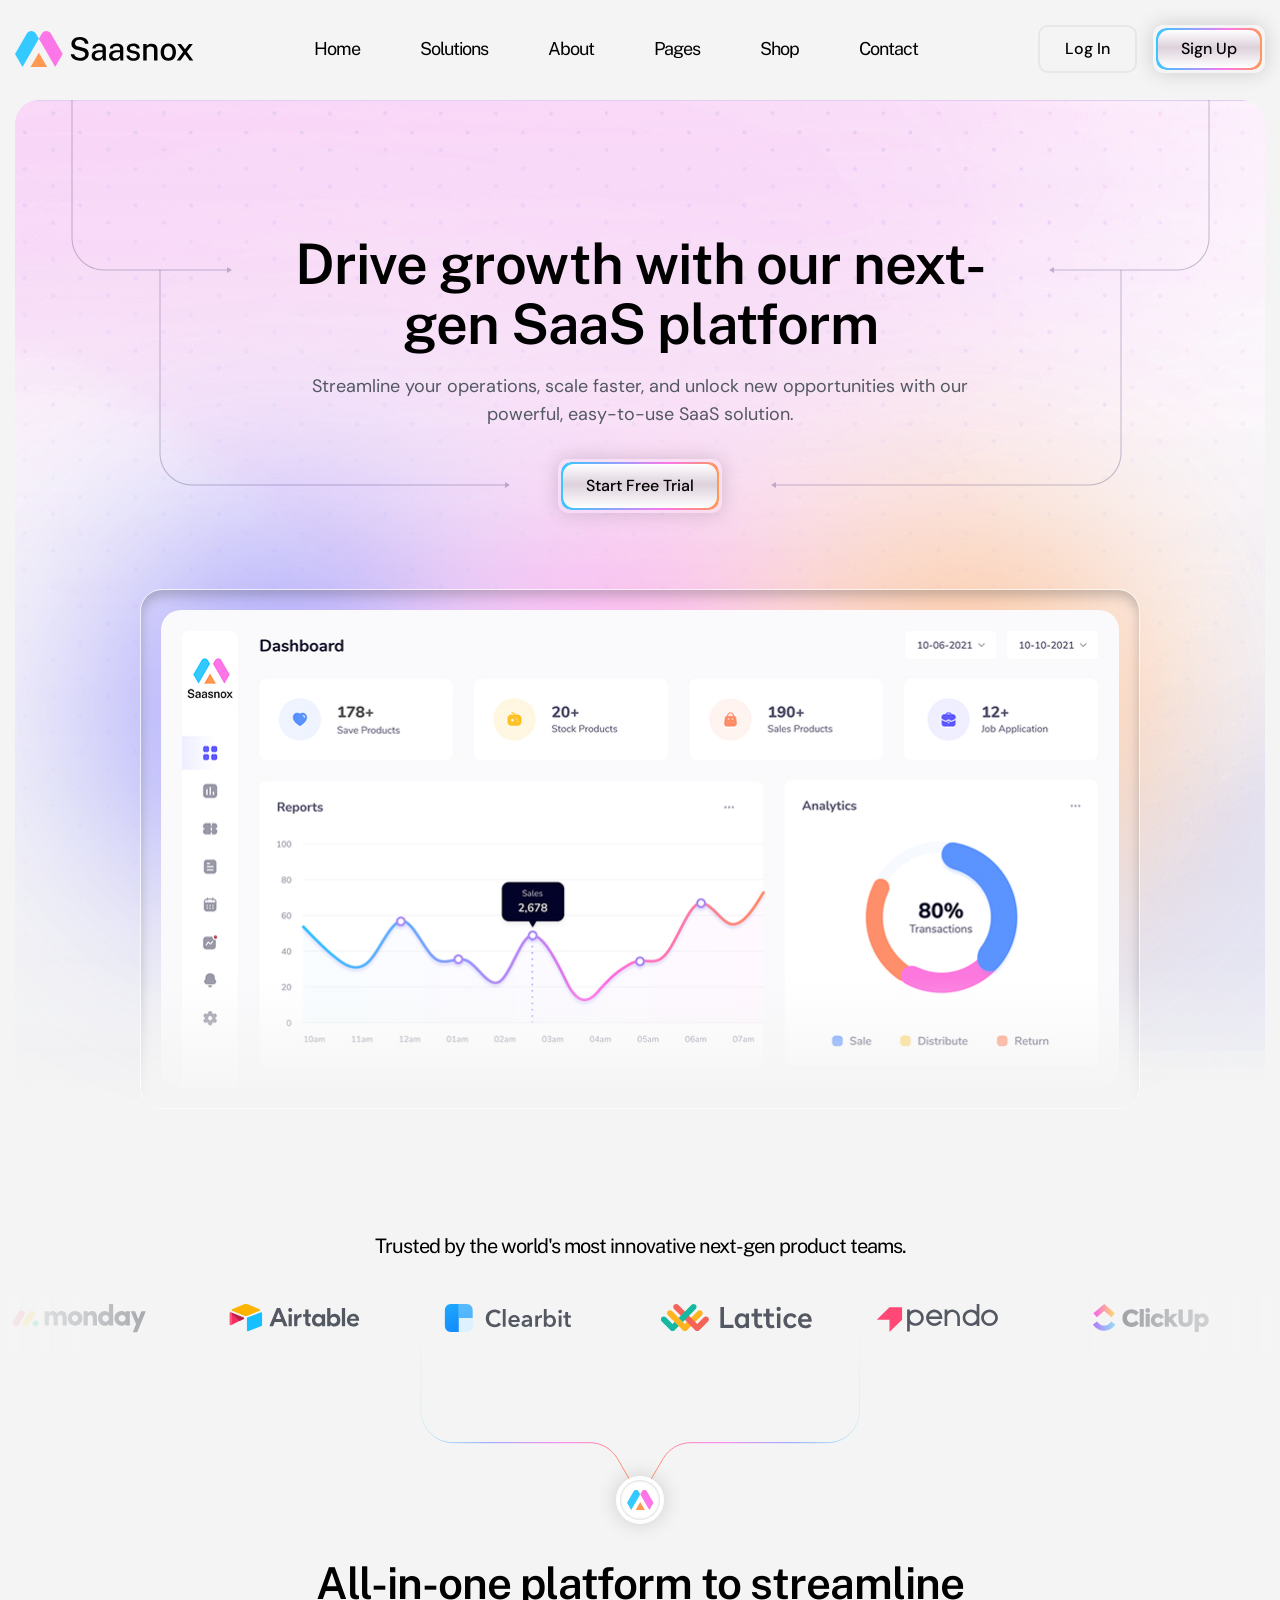
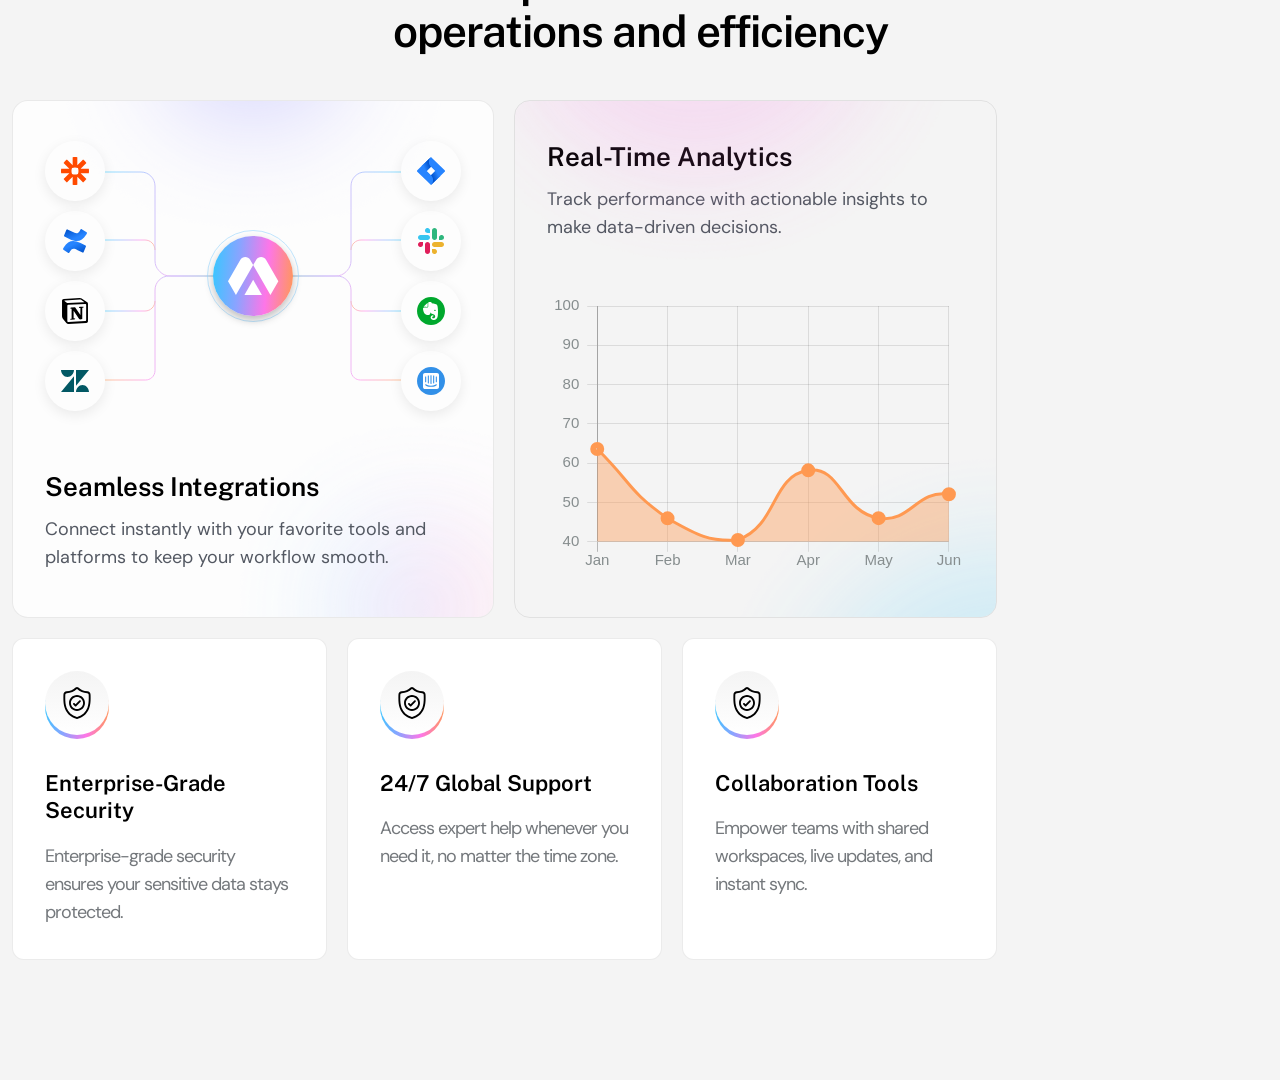
==== index.html @ fa4d1775 "25% 25%" ====
<!DOCTYPE html>
  <html lang="en">
  <head>
  	<meta charset="UTF-8">
  	<title>Saasnox - SaaS & Tech Startup</title>
  	<meta name="description" content="Saasnox - SaaS & Tech Startup WordPress Theme">
  	<meta name="keywords" content="appointment booking, chiropractor, dentist, doctor, doctor appointment, doctor booking, health, health theme, healthcare, hospital, medical, medical appointment, medical booking, medical theme, pharmacy">
  	<meta name="author" content="Themexriver">
  	<link rel="shortcut icon" href="assets/img/logo/fv-icon.svg" type="image/x-icon">
  	<!-- Mobile Specific Meta -->
  	<meta name="viewport" content="width=device-width, initial-scale=1">


  	<link rel="stylesheet" href="assets/css/bootstrap.min.css">
  	<link rel="stylesheet" href="assets/css/fontawesome.css">
  	<link rel="stylesheet" href="assets/css/animate.css">
  	<link rel="stylesheet" href="assets/css/swiper.min.css">
  	<link rel="stylesheet" href="assets/css/jquery-ui.css"> 
  	<link rel="stylesheet" href="assets/css/magnific-popup.css">
  	<link rel="stylesheet" href="assets/css/style.css">
  </head>
  <body class="home-1">
  	<div id="preloader">
  		<div class="preloader-logo">
  			<svg width="291" height="219" viewBox="0 0 291 219" fill="none" xmlns="http://www.w3.org/2000/svg">
  				<svg width="291" height="219" viewBox="0 0 291 219" fill="none" xmlns="http://www.w3.org/2000/svg">
  					<path class="draw fill1" d="M110.135 108.605L145.85 46.7498L128.243 16.2565C115.735 -5.40759 84.6286 -5.40759 72.1104 16.2565L0.731323 139.895L46.4099 219L110.135 108.605Z" stroke="#34C9FF" stroke-width="3" fill="none"/>
  					<path class="draw fill2" d="M196.323 218.999H95.3807L145.852 131.576L196.323 218.999Z" stroke="#FF9951" stroke-width="3" fill="none"/>
  					<path class="draw fill3" d="M181.567 108.604L145.852 46.749L163.459 16.2558C175.956 -5.41859 207.073 -5.41859 219.591 16.2558L290.981 139.895L245.302 218.999L181.567 108.604Z" stroke="#FD76E8" stroke-width="3" fill="none"/>
  				</svg>
  			</svg>
  		</div>
  	</div>
  	<div class="sn-up">
  		<a href="#" class="sn-scrollup text-center">TOP</a>
  	</div>

<!-- Start of Header section
	============================================= -->
	<header id="sn-header" class="sn-header-section header_style_one txa_sticky_header">
		<div class="sn-header-content d-flex align-items-center justify-content-between">
			<div class="brand-logo">
				<a href="#"><img src="assets/img/logo/logo1.svg" alt=""></a>
			</div>
			<nav class="main-navigation clearfix ul-li">
				<ul id="main-nav" class="nav navbar-nav clearfix">
					<li class="dropdown active">
						<a href="!#">Home</a>
						<ul class="dropdown-menu clearfix">
							<li><a class="active"  href="index.html">Home Page One</a></li>
							<li><a href="index-2.html">Home Page Two</a></li>
							<li><a href="index-3.html">Home Page Three</a></li>
							<li><a href="index-4.html">Home Page Four</a></li>
						</ul>
					</li>
					<li><a href="about.html">Solutions</a></li>
					<li><a href="about.html">About</a></li>
					<li class="dropdown">
						<a href="!#">Pages</a>
						<ul class="dropdown-menu clearfix">
							<li><a href="service.html">Services</a></li>
							<li class="dropdown">
								<a href="service-single.html">Services Details</a>
								<ul class="dropdown-menu clearfix">
									<li><a href="service-single.html">Construction </a></li>
									<li><a href="service-single-2.html">Architect Design</a></li>
									<li><a href="service-single-3.html">Interior Design</a></li>
									<li><a href="service-single-4.html">3D Animation</a></li>
									<li><a href="service-single-5.html">House Renovation</a></li>
									<li><a href="service-single-6.html">Ideas & Inspiration</a></li>
								</ul>
							</li>
							<li><a href="team.html">Team Page</a></li>
							<li class="dropdown">
								<a href="service-single.html">Blog</a>
								<ul class="dropdown-menu clearfix">
									<li><a href="service-single.html">Construction</a></li>
									<li><a href="service-single-2.html">Architect Design</a></li>
									<li><a href="service-single-3.html">Interior Design</a></li>
									<li><a href="service-single-4.html">3D Animation</a></li>
									<li><a href="service-single-5.html">House Renovation</a></li>
									<li><a href="service-single-6.html">Ideas & Inspiration</a></li>
								</ul>
							</li>
							<li><a href="faq.html">FAQ Page</a></li>
							<li><a href="pricing.html">Pricing Page</a></li>
							<li><a href="testimonial.html">Testimonial Page</a></li>
							<li><a href="contact.html">Contact Page</a></li>
							<li><a href="booking.html">Booking Page</a></li>
						</ul>
					</li>
					<li class="dropdown">
						<a href="!#">Shop</a>
						<ul class="dropdown-menu clearfix"> 
							<li><a href="shop.html">Shop Page </a></li>
							<li><a href="shop-single.html">Shop Details</a></li>
						</ul>
					</li>
					<li><a href="about.html">Contact</a></li>
				</ul>
			</nav>
			<div class="sn-btn-grp d-flex align-items-center">
				<a class="sign_up_btn" href="#">Log In</a>
				<div class="sn-btn1">
					<a href="#">
						<span>Sign Up</span>
					</a>
				</div>
				<div class="sn-mobile-menu-btn mobile_menu_button open_mobile_menu">
					<button>
						<span></span>
						<span></span>
						<span></span>
					</button>
				</div>
			</div>
		</div>
	</header>
<!-- Start of Header section
	============================================= -->

<!-- Start of Hero section
	============================================= -->
	<section id="sn-hero" class="sn-hero-sec pt-100">
		<div class="sn-hero-content over-hidden  position-relative">
			<div class="sn-hero-bg img-cover position-absolute"><img src="assets/img/hero/hero-bg.png" alt=""></div>
			<div class="sn-hero-circle-shape d-flex justify-content-center">
				<div class="circle-shape1 circle-shape"></div>
				<div class="circle-shape2 circle-shape"></div>
				<div class="circle-shape3 circle-shape"></div>
			</div>
			<div class="sn-hero-shape1 text-center position-absolute">
				<svg width="1139" height="388" viewBox="0 0 1139 388" fill="none" xmlns="http://www.w3.org/2000/svg">
					<svg width="1139" height="388" viewBox="0 0 1139 388" fill="none" xmlns="http://www.w3.org/2000/svg">
						<path opacity="0.24" d="M161 170L156 167.113V172.887L161 170ZM1 0H0.5V138H1H1.5V0H1ZM33 170V170.5H156.5V170V169.5H33V170ZM1 138H0.5C0.5 155.949 15.0507 170.5 33 170.5V170V169.5C15.603 169.5 1.5 155.397 1.5 138H1Z" fill="#000046"/>
						<path opacity="0.24" d="M978 170L983 167.113V172.887L978 170ZM1138 0H1138.5V138H1138H1137.5V0H1138ZM1106 170V170.5H982.5V170V169.5H1106V170ZM1138 138H1138.5C1138.5 155.949 1123.95 170.5 1106 170.5V170V169.5C1123.4 169.5 1137.5 155.397 1137.5 138H1138Z" fill="#000046"/>
						<path opacity="0.24" d="M439 385L434 382.113V387.887L439 385ZM89 170H88.5V353H89H89.5V170H89ZM121 385V385.5H434.5V385V384.5H121V385ZM89 353H88.5C88.5 370.949 103.051 385.5 121 385.5V385V384.5C103.603 384.5 89.5 370.397 89.5 353H89Z" fill="#000046"/>
						<path opacity="0.24" d="M700 385L705 382.113V387.887L700 385ZM1050 170H1050.5V353H1050H1049.5V170H1050ZM1018 385V385.5H704.5V385V384.5H1018V385ZM1050 353H1050.5C1050.5 370.949 1035.95 385.5 1018 385.5V385V384.5C1035.4 384.5 1049.5 370.397 1049.5 353H1050Z" fill="#000046"/>
					</svg>
				</svg>
			</div>
			<div class="sn-hero-text mb- text-center headline pera-content">
				<h1 class="sn-hero-title">Drive growth with our next-gen SaaS platform</h1>
				<p>Streamline your operations, scale faster, and unlock new opportunities with our powerful, easy-to-use SaaS solution.</p>
				<div class="sn-btn1">
					<a href="#">
						<span>Start Free Trial</span>
					</a>
				</div>
			</div>
			<div class="sn-hero-img text-center">
				<div class="item-img">
					<img src="assets/img/hero/hero-1.jpg" alt="">
				</div>
			</div>
		</div>
	</section>
<!-- End of Hero section
	============================================= -->

<!-- Start of Client section
	============================================= -->
	<section id="sn-client" class="sn-client-sec over-hidden  pt-125">
		<div class="container">
			<div class="sn-client-content text-center headline">
				<h3>Trusted by the world's most innovative next-gen product teams.</h3>
				<div class="sn-client-slider-wrap position-relative">
					<div class="sn-client-slider mt-45 swiper-container">
						<div class="swiper-wrapper">
							<div class="swiper-slide">
								<div class="sn-client-img">
									<div class="item-img">
										<img src="assets/img/sponsor/sp1.svg" alt="">
									</div>
								</div>
							</div>
							<div class="swiper-slide">
								<div class="sn-client-img">
									<div class="item-img">
										<img src="assets/img/sponsor/sp2.svg" alt="">
									</div>
								</div>
							</div>
							<div class="swiper-slide">
								<div class="sn-client-img">
									<div class="item-img">
										<img src="assets/img/sponsor/sp3.svg" alt="">
									</div>
								</div>
							</div>
							<div class="swiper-slide">
								<div class="sn-client-img">
									<div class="item-img">
										<img src="assets/img/sponsor/sp4.svg" alt="">
									</div>
								</div>
							</div>
							<div class="swiper-slide">
								<div class="sn-client-img">
									<div class="item-img">
										<img src="assets/img/sponsor/sp5.svg" alt="">
									</div>
								</div>
							</div>
							<div class="swiper-slide">
								<div class="sn-client-img">
									<div class="item-img">
										<img src="assets/img/sponsor/sp6.svg" alt="">
									</div>
								</div>
							</div>
							<div class="swiper-slide">
								<div class="sn-client-img">
									<div class="item-img">
										<img src="assets/img/sponsor/sp7.svg" alt="">
									</div>
								</div>
							</div>
							<div class="swiper-slide">
								<div class="sn-client-img">
									<div class="item-img">
										<img src="assets/img/sponsor/sp1.svg" alt="">
									</div>
								</div>
							</div>
							<div class="swiper-slide">
								<div class="sn-client-img">
									<div class="item-img">
										<img src="assets/img/sponsor/sp2.svg" alt="">
									</div>
								</div>
							</div>
						</div>
					</div>
				</div>
			</div>
		</div>
	</section>
<!-- End of Client section
	============================================= -->	


<!-- Start of Feature section
	============================================= -->
	<section id="sn-feature" class="sn-feature-sec pb-120">
		<div class="container">
			<div class="sn-feature-badge mb-35 text-center">
				<div class="item-line">
					<svg width="440" height="181" viewBox="0 0 440 181" fill="none" xmlns="http://www.w3.org/2000/svg">
						<path d="M1 0V93.6803C1 111.353 15.3269 125.68 33 125.68H169.743C181.133 125.68 191.665 131.735 197.396 141.578L219.905 180.234" stroke="url(#paint0_linear_1_2729)"/>
						<path d="M439.5 0V93.6803C439.5 111.353 425.173 125.68 407.5 125.68H270.757C259.367 125.68 248.835 131.735 243.104 141.578L220.595 180.234" stroke="url(#paint1_linear_1_2729)"/>
						<defs>
							<linearGradient id="paint0_linear_1_2729" x1="1" y1="0" x2="235.185" y2="22.7168" gradientUnits="userSpaceOnUse">
								<stop stop-color="#34C9FF" stop-opacity="0"/>
								<stop offset="0.330562" stop-color="#8BA3FF"/>
								<stop offset="0.661123" stop-color="#FD76E8"/>
								<stop offset="1" stop-color="#FF9951"/>
							</linearGradient>
							<linearGradient id="paint1_linear_1_2729" x1="439.5" y1="0" x2="205.315" y2="22.7168" gradientUnits="userSpaceOnUse">
								<stop stop-color="#34C9FF" stop-opacity="0"/>
								<stop offset="0.330562" stop-color="#8BA3FF"/>
								<stop offset="0.661123" stop-color="#FD76E8"/>
								<stop offset="1" stop-color="#FF9951"/>
							</linearGradient>
						</defs>
					</svg>
				</div>
				<div class="item-icon">
					<i><img src="assets/img/logo/ft-icon.svg" alt=""></i>
				</div>
			</div>
			<div class="sn-sec-title text-center headline">
				<h2 class="sec_title">All-in-one platform to streamline operations and efficiency</h2>
			</div>
			<div class="sn-feature-content mt-45">
				<div class="sn-feature-area">
					<div class="sn-feature-top-wrap mb-20 d-flex">
						<div class="sn-feature-item1 position-relative over-hidden">
							<span class="sn-ft-shape1 text-center position-absolute"><img src="assets/img/shape/shape1.png" alt=""></span>
							<span class="sn-ft-shape2  text-center position-absolute"><img src="assets/img/shape/shape2.png" alt=""></span>
							<div class="item-icon-inner position-relative d-flex justify-content-between">
								<div class="item-icon-wrap d-flex align-items-center justify-content-end icon_area_1">
									<div class="icon-logos">
										<div class="sn_icon1 d-flex align-items-center justify-content-center sn_icon">
											<img src="assets/img/icon/ic1.svg" alt="">
										</div>
										<div class="sn_icon2 sn_icon d-flex align-items-center justify-content-center">
											<img src="assets/img/icon/ic2.svg" alt="">
										</div>
										<div class="sn_icon3 sn_icon d-flex align-items-center justify-content-center">
											<img src="assets/img/icon/ic3.svg" alt="">
										</div>
										<div class="sn_icon4 sn_icon d-flex align-items-center justify-content-center">
											<img src="assets/img/icon/ic4.svg" alt="">
										</div>
									</div>
									<div class="icon-wrap1">
										<svg width="117" height="210" viewBox="0 0 117 210" fill="none" xmlns="http://www.w3.org/2000/svg">
											<g opacity="0.56">
												<path d="M0 69H40C45.5228 69 50 73.4772 50 79V79" stroke="url(#paint0_linear_1_2762)"/>
												<path d="M0 140H40C45.5228 140 50 135.523 50 130V130" stroke="url(#paint1_linear_1_2762)"/>
												<path d="M0 1H36C43.732 1 50 7.26801 50 15V89.9214C50 93.5035 51.3731 96.9494 53.8367 99.5498L54.8585 100.628C57.5024 103.419 61.1776 105 65.0218 105H117" stroke="url(#paint2_linear_1_2762)"/>
												<path d="M117 105H64C56.268 105 50 111.268 50 119V199.595C50 202.386 48.7602 205.033 46.6159 206.82V206.82C44.9256 208.229 42.7951 209 40.5949 209H0" stroke="url(#paint3_linear_1_2762)"/>
											</g>
											<defs>
												<linearGradient id="paint0_linear_1_2762" x1="0" y1="69" x2="46.5673" y2="87.5961" gradientUnits="userSpaceOnUse">
													<stop stop-color="#34C9FF"/>
													<stop offset="0.330562" stop-color="#8BA3FF"/>
													<stop offset="0.661123" stop-color="#FD76E8"/>
													<stop offset="1" stop-color="#FF9951"/>
												</linearGradient>
												<linearGradient id="paint1_linear_1_2762" x1="0" y1="140" x2="46.5673" y2="121.404" gradientUnits="userSpaceOnUse">
													<stop stop-color="#34C9FF"/>
													<stop offset="0.330562" stop-color="#8BA3FF"/>
													<stop offset="0.661123" stop-color="#FD76E8"/>
													<stop offset="1" stop-color="#FF9951"/>
												</linearGradient>
												<linearGradient id="paint2_linear_1_2762" x1="0" y1="1" x2="125.333" y2="12.2613" gradientUnits="userSpaceOnUse">
													<stop stop-color="#34C9FF"/>
													<stop offset="0.330562" stop-color="#8BA3FF"/>
													<stop offset="0.661123" stop-color="#FD76E8"/>
													<stop offset="1" stop-color="#FF9951"/>
												</linearGradient>
												<linearGradient id="paint3_linear_1_2762" x1="117" y1="105" x2="-8.33268" y2="116.261" gradientUnits="userSpaceOnUse">
													<stop stop-color="#34C9FF"/>
													<stop offset="0.330562" stop-color="#8BA3FF"/>
													<stop offset="0.661123" stop-color="#FD76E8"/>
													<stop offset="1" stop-color="#FF9951"/>
												</linearGradient>
											</defs>
										</svg>
									</div>
								</div>
								<div class="item-ficon position-absolute d-flex align-items-center justify-content-center">
									<i><img src="assets/img/icon/ic9.svg" alt=""></i>
								</div>
								<div class="item-icon-wrap d-flex align-items-center justify-content-end icon_area_1">

									<div class="icon-wrap1">
										<svg width="117" height="210" viewBox="0 0 117 210" fill="none" xmlns="http://www.w3.org/2000/svg">
											<g opacity="0.56">
												<path d="M117 69H77C71.4772 69 67 73.4772 67 79V79" stroke="url(#paint0_linear_1_2767)"/>
												<path d="M117 140H77C71.4772 140 67 135.523 67 130V130" stroke="url(#paint1_linear_1_2767)"/>
												<path d="M117 1H81C73.268 1 67 7.26801 67 15V89.9214C67 93.5035 65.6269 96.9494 63.1633 99.5498L62.1415 100.628C59.4976 103.419 55.8224 105 51.9782 105H0" stroke="url(#paint2_linear_1_2767)"/>
												<path d="M0 105H53C60.732 105 67 111.268 67 119V199.595C67 202.386 68.2398 205.033 70.3841 206.82V206.82C72.0744 208.229 74.2049 209 76.4051 209H117" stroke="url(#paint3_linear_1_2767)"/>
											</g>
											<defs>
												<linearGradient id="paint0_linear_1_2767" x1="117" y1="69" x2="70.4327" y2="87.5961" gradientUnits="userSpaceOnUse">
													<stop stop-color="#34C9FF"/>
													<stop offset="0.330562" stop-color="#8BA3FF"/>
													<stop offset="0.661123" stop-color="#FD76E8"/>
													<stop offset="1" stop-color="#FF9951"/>
												</linearGradient>
												<linearGradient id="paint1_linear_1_2767" x1="117" y1="140" x2="70.4327" y2="121.404" gradientUnits="userSpaceOnUse">
													<stop stop-color="#34C9FF"/>
													<stop offset="0.330562" stop-color="#8BA3FF"/>
													<stop offset="0.661123" stop-color="#FD76E8"/>
													<stop offset="1" stop-color="#FF9951"/>
												</linearGradient>
												<linearGradient id="paint2_linear_1_2767" x1="117" y1="1" x2="-8.33268" y2="12.2613" gradientUnits="userSpaceOnUse">
													<stop stop-color="#34C9FF"/>
													<stop offset="0.330562" stop-color="#8BA3FF"/>
													<stop offset="0.661123" stop-color="#FD76E8"/>
													<stop offset="1" stop-color="#FF9951"/>
												</linearGradient>
												<linearGradient id="paint3_linear_1_2767" x1="0" y1="105" x2="125.333" y2="116.261" gradientUnits="userSpaceOnUse">
													<stop stop-color="#34C9FF"/>
													<stop offset="0.330562" stop-color="#8BA3FF"/>
													<stop offset="0.661123" stop-color="#FD76E8"/>
													<stop offset="1" stop-color="#FF9951"/>
												</linearGradient>
											</defs>
										</svg>

									</div>
									<div class="icon-logos">
										<div class="sn_icon1 d-flex align-items-center justify-content-center sn_icon">
											<img src="assets/img/icon/ic5.svg" alt="">
										</div>
										<div class="sn_icon2 sn_icon d-flex align-items-center justify-content-center">
											<img src="assets/img/icon/ic6.svg" alt="">
										</div>
										<div class="sn_icon3 sn_icon d-flex align-items-center justify-content-center">
											<img src="assets/img/icon/ic7.svg" alt="">
										</div>
										<div class="sn_icon4 sn_icon d-flex align-items-center justify-content-center">
											<img src="assets/img/icon/ic8.svg" alt="">
										</div>
									</div>
								</div>
							</div>
							<div class="sn-ft-item-text mt-60 headline pera-content">
								<h3><a href="#">Seamless Integrations</a></h3>
								<p>Connect instantly with your favorite tools and platforms to keep your workflow smooth.</p>
							</div>
						</div>
						<div class="sn-feature-item2 position-relative over-hidden">
							<span class="sn-ft-shape1 text-center position-absolute"><img src="assets/img/shape/shape3.png" alt=""></span>
							<span class="sn-ft-shape2  text-center position-absolute"><img src="assets/img/shape/shape4.png" alt=""></span>
							<div class="sn-ft-item-text  headline pera-content">
								<h3><a href="#">Real-Time Analytics</a></h3>
								<p>Track performance with actionable insights to make data-driven decisions.</p>
							</div>
							<div class="sn-chart mt-55">
								<div class="chart-container">
									<canvas id="sn_chart" width="418" height="280"></canvas>
								</div>
							</div>
						</div>
					</div>
					<div class="sn-feature-top-wrap d-flex">
						<div class="sn-feature-item3">
							<div class="item-icon d-flex justify-content-center align-items-center">
								<svg width="32" height="32" viewBox="0 0 32 32" fill="none" xmlns="http://www.w3.org/2000/svg">
									<path d="M29.593 8.68241L29.592 8.65751C29.5781 8.35013 29.5688 8.02494 29.5632 7.66313C29.5371 5.89873 28.1345 4.43926 26.3699 4.34062C22.6907 4.1353 19.8445 2.9356 17.4126 0.565245L17.3919 0.54547C16.5986 -0.181823 15.4021 -0.181823 14.6087 0.54547L14.5879 0.565245C12.156 2.9356 9.30984 4.1353 5.63066 4.34087C3.86626 4.43926 2.46343 5.89873 2.43731 7.66337C2.43193 8.02274 2.42241 8.34794 2.4085 8.65751L2.40703 8.71537C2.3355 12.4671 2.24663 17.1362 3.80864 21.3743C4.66752 23.7048 5.9683 25.7307 7.6746 27.396C9.61795 29.2925 12.1634 30.7981 15.24 31.8708C15.3401 31.9057 15.4441 31.9341 15.5501 31.9553C15.6995 31.9851 15.8499 32 16.0003 32C16.1506 32 16.3013 31.9851 16.4504 31.9553C16.5564 31.9341 16.6611 31.9055 16.7617 31.8703C19.8347 30.7956 22.3774 29.2893 24.3191 27.3931C26.0246 25.7273 27.3254 23.7009 28.185 21.3699C29.7529 17.1192 29.6643 12.4412 29.593 8.68241ZM26.4233 20.7202C24.7759 25.187 21.4128 28.2546 16.1421 30.0979C16.1233 30.1042 16.1033 30.1098 16.0825 30.114C16.0281 30.1247 15.9727 30.1247 15.9175 30.1137C15.897 30.1096 15.877 30.1042 15.8584 30.0979C10.5821 28.258 7.21683 25.1921 5.5706 20.7251C4.1309 16.8186 4.21245 12.5325 4.28447 8.75126L4.28496 8.73026C4.2996 8.40531 4.30937 8.06498 4.31474 7.69096C4.32646 6.90751 4.95048 6.25932 5.73539 6.21562C7.81742 6.09941 9.64651 5.69707 11.3272 4.98564C13.0056 4.2752 14.4964 3.27373 15.884 1.92413C15.9546 1.86456 16.0462 1.86431 16.1165 1.92413C17.5044 3.27373 18.9951 4.2752 20.6733 4.98564C22.354 5.69707 24.1831 6.09941 26.2654 6.21562C27.0503 6.25932 27.6743 6.90751 27.6858 7.6912C27.6914 8.06718 27.7012 8.40751 27.7158 8.73026C27.7876 12.5159 27.8672 16.8054 26.4233 20.7202Z" fill="black"/>
									<path d="M15.9998 8.02563C11.6023 8.02563 8.02493 11.6033 8.02493 16.0005C8.02493 20.3979 11.6023 23.9755 15.9998 23.9755C20.397 23.9755 23.9746 20.3979 23.9746 16.0005C23.9746 11.6033 20.397 8.02563 15.9998 8.02563ZM15.9998 22.0976C12.6377 22.0976 9.90261 19.3625 9.90261 16.0005C9.90261 12.6384 12.6377 9.90332 15.9998 9.90332C19.3616 9.90332 22.0967 12.6384 22.0967 16.0005C22.0967 19.3625 19.3616 22.0976 15.9998 22.0976Z" fill="black"/>
									<path d="M18.2918 13.5247L14.5877 17.2288L13.5823 16.2234C13.2156 15.8567 12.6211 15.8567 12.2544 16.2234C11.888 16.5901 11.888 17.1846 12.2544 17.5511L13.9239 19.2205C14.1072 19.4039 14.3474 19.4954 14.5877 19.4954C14.8279 19.4954 15.0681 19.4039 15.2515 19.2205L19.6196 14.8524C19.9861 14.4857 19.9861 13.8912 19.6196 13.5247C19.2529 13.1578 18.6585 13.1578 18.2918 13.5247Z" fill="black"/>
								</svg>
							</div>
							<div class="item-text headline pera-content">
								<h3><a href="#">Enterprise-Grade Security</a></h3>
								<p>Enterprise-grade security ensures your sensitive data stays protected.</p>
							</div>
						</div>
						<div class="sn-feature-item3">
							<div class="item-icon d-flex justify-content-center align-items-center">
								<svg width="32" height="32" viewBox="0 0 32 32" fill="none" xmlns="http://www.w3.org/2000/svg">
									<path d="M29.593 8.68241L29.592 8.65751C29.5781 8.35013 29.5688 8.02494 29.5632 7.66313C29.5371 5.89873 28.1345 4.43926 26.3699 4.34062C22.6907 4.1353 19.8445 2.9356 17.4126 0.565245L17.3919 0.54547C16.5986 -0.181823 15.4021 -0.181823 14.6087 0.54547L14.5879 0.565245C12.156 2.9356 9.30984 4.1353 5.63066 4.34087C3.86626 4.43926 2.46343 5.89873 2.43731 7.66337C2.43193 8.02274 2.42241 8.34794 2.4085 8.65751L2.40703 8.71537C2.3355 12.4671 2.24663 17.1362 3.80864 21.3743C4.66752 23.7048 5.9683 25.7307 7.6746 27.396C9.61795 29.2925 12.1634 30.7981 15.24 31.8708C15.3401 31.9057 15.4441 31.9341 15.5501 31.9553C15.6995 31.9851 15.8499 32 16.0003 32C16.1506 32 16.3013 31.9851 16.4504 31.9553C16.5564 31.9341 16.6611 31.9055 16.7617 31.8703C19.8347 30.7956 22.3774 29.2893 24.3191 27.3931C26.0246 25.7273 27.3254 23.7009 28.185 21.3699C29.7529 17.1192 29.6643 12.4412 29.593 8.68241ZM26.4233 20.7202C24.7759 25.187 21.4128 28.2546 16.1421 30.0979C16.1233 30.1042 16.1033 30.1098 16.0825 30.114C16.0281 30.1247 15.9727 30.1247 15.9175 30.1137C15.897 30.1096 15.877 30.1042 15.8584 30.0979C10.5821 28.258 7.21683 25.1921 5.5706 20.7251C4.1309 16.8186 4.21245 12.5325 4.28447 8.75126L4.28496 8.73026C4.2996 8.40531 4.30937 8.06498 4.31474 7.69096C4.32646 6.90751 4.95048 6.25932 5.73539 6.21562C7.81742 6.09941 9.64651 5.69707 11.3272 4.98564C13.0056 4.2752 14.4964 3.27373 15.884 1.92413C15.9546 1.86456 16.0462 1.86431 16.1165 1.92413C17.5044 3.27373 18.9951 4.2752 20.6733 4.98564C22.354 5.69707 24.1831 6.09941 26.2654 6.21562C27.0503 6.25932 27.6743 6.90751 27.6858 7.6912C27.6914 8.06718 27.7012 8.40751 27.7158 8.73026C27.7876 12.5159 27.8672 16.8054 26.4233 20.7202Z" fill="black"/>
									<path d="M15.9998 8.02563C11.6023 8.02563 8.02493 11.6033 8.02493 16.0005C8.02493 20.3979 11.6023 23.9755 15.9998 23.9755C20.397 23.9755 23.9746 20.3979 23.9746 16.0005C23.9746 11.6033 20.397 8.02563 15.9998 8.02563ZM15.9998 22.0976C12.6377 22.0976 9.90261 19.3625 9.90261 16.0005C9.90261 12.6384 12.6377 9.90332 15.9998 9.90332C19.3616 9.90332 22.0967 12.6384 22.0967 16.0005C22.0967 19.3625 19.3616 22.0976 15.9998 22.0976Z" fill="black"/>
									<path d="M18.2918 13.5247L14.5877 17.2288L13.5823 16.2234C13.2156 15.8567 12.6211 15.8567 12.2544 16.2234C11.888 16.5901 11.888 17.1846 12.2544 17.5511L13.9239 19.2205C14.1072 19.4039 14.3474 19.4954 14.5877 19.4954C14.8279 19.4954 15.0681 19.4039 15.2515 19.2205L19.6196 14.8524C19.9861 14.4857 19.9861 13.8912 19.6196 13.5247C19.2529 13.1578 18.6585 13.1578 18.2918 13.5247Z" fill="black"/>
								</svg>
							</div>
							<div class="item-text headline pera-content">
								<h3><a href="#">24/7 Global Support</a></h3>
								<p>Access expert help whenever you need it, no matter the time zone.</p>
							</div>
						</div>
						<div class="sn-feature-item3">
							<div class="item-icon d-flex justify-content-center align-items-center">
								<svg width="32" height="32" viewBox="0 0 32 32" fill="none" xmlns="http://www.w3.org/2000/svg">
									<path d="M29.593 8.68241L29.592 8.65751C29.5781 8.35013 29.5688 8.02494 29.5632 7.66313C29.5371 5.89873 28.1345 4.43926 26.3699 4.34062C22.6907 4.1353 19.8445 2.9356 17.4126 0.565245L17.3919 0.54547C16.5986 -0.181823 15.4021 -0.181823 14.6087 0.54547L14.5879 0.565245C12.156 2.9356 9.30984 4.1353 5.63066 4.34087C3.86626 4.43926 2.46343 5.89873 2.43731 7.66337C2.43193 8.02274 2.42241 8.34794 2.4085 8.65751L2.40703 8.71537C2.3355 12.4671 2.24663 17.1362 3.80864 21.3743C4.66752 23.7048 5.9683 25.7307 7.6746 27.396C9.61795 29.2925 12.1634 30.7981 15.24 31.8708C15.3401 31.9057 15.4441 31.9341 15.5501 31.9553C15.6995 31.9851 15.8499 32 16.0003 32C16.1506 32 16.3013 31.9851 16.4504 31.9553C16.5564 31.9341 16.6611 31.9055 16.7617 31.8703C19.8347 30.7956 22.3774 29.2893 24.3191 27.3931C26.0246 25.7273 27.3254 23.7009 28.185 21.3699C29.7529 17.1192 29.6643 12.4412 29.593 8.68241ZM26.4233 20.7202C24.7759 25.187 21.4128 28.2546 16.1421 30.0979C16.1233 30.1042 16.1033 30.1098 16.0825 30.114C16.0281 30.1247 15.9727 30.1247 15.9175 30.1137C15.897 30.1096 15.877 30.1042 15.8584 30.0979C10.5821 28.258 7.21683 25.1921 5.5706 20.7251C4.1309 16.8186 4.21245 12.5325 4.28447 8.75126L4.28496 8.73026C4.2996 8.40531 4.30937 8.06498 4.31474 7.69096C4.32646 6.90751 4.95048 6.25932 5.73539 6.21562C7.81742 6.09941 9.64651 5.69707 11.3272 4.98564C13.0056 4.2752 14.4964 3.27373 15.884 1.92413C15.9546 1.86456 16.0462 1.86431 16.1165 1.92413C17.5044 3.27373 18.9951 4.2752 20.6733 4.98564C22.354 5.69707 24.1831 6.09941 26.2654 6.21562C27.0503 6.25932 27.6743 6.90751 27.6858 7.6912C27.6914 8.06718 27.7012 8.40751 27.7158 8.73026C27.7876 12.5159 27.8672 16.8054 26.4233 20.7202Z" fill="black"/>
									<path d="M15.9998 8.02563C11.6023 8.02563 8.02493 11.6033 8.02493 16.0005C8.02493 20.3979 11.6023 23.9755 15.9998 23.9755C20.397 23.9755 23.9746 20.3979 23.9746 16.0005C23.9746 11.6033 20.397 8.02563 15.9998 8.02563ZM15.9998 22.0976C12.6377 22.0976 9.90261 19.3625 9.90261 16.0005C9.90261 12.6384 12.6377 9.90332 15.9998 9.90332C19.3616 9.90332 22.0967 12.6384 22.0967 16.0005C22.0967 19.3625 19.3616 22.0976 15.9998 22.0976Z" fill="black"/>
									<path d="M18.2918 13.5247L14.5877 17.2288L13.5823 16.2234C13.2156 15.8567 12.6211 15.8567 12.2544 16.2234C11.888 16.5901 11.888 17.1846 12.2544 17.5511L13.9239 19.2205C14.1072 19.4039 14.3474 19.4954 14.5877 19.4954C14.8279 19.4954 15.0681 19.4039 15.2515 19.2205L19.6196 14.8524C19.9861 14.4857 19.9861 13.8912 19.6196 13.5247C19.2529 13.1578 18.6585 13.1578 18.2918 13.5247Z" fill="black"/>
								</svg>
							</div>
							<div class="item-text headline pera-content">
								<h3><a href="#">Collaboration Tools</a></h3>
								<p>Empower teams with shared workspaces, live updates, and instant sync.</p>
							</div>
						</div>
					</div>
				</div>
			</div>
		</div>
	</section>
<!-- End of Feature section
	============================================= -->	


	<!-- For Js Library -->
	<script src="assets/js/jquery-3.7.0.min.js"></script>
	<script src="assets/js/bootstrap.bundle.min.js"></script>
	<script src="assets/js/swiper-bundle.min.js"></script>
	<script src="assets/js/wow.min.js"></script>
	<script src="assets/js/appear.js"></script>
	<script src="assets/js/gsap.min.js"></script>
	<script src="assets/js/knob.js"></script>
	<script src="assets/js/jquery.counterup.min.js"></script>
	<script src="assets/js/isotope.pkgd.min.js"></script>
	<script src="assets/js/imagesloaded.pkgd.min.js"></script>
	<script src="assets/js/waypoints.min.js"></script>
	<script src="assets/js/jqueryui.js"></script>
	<script src="assets/js/jquery.magnific-popup.min.js"></script>
	<script src="assets/js/jquery.marquee.min.js"></script>
	<script src="assets/js/lenis.min.js"></script>
	<script src="assets/js/split-type.min.js"></script>
	<script src="assets/js/CustomEase.min.js"></script>
	<script src="assets/js/ScrollTrigger.min.js"></script>
	<script src="assets/js/SplitText.min.js"></script>
	<script src="assets/js/chart.js"></script>
	<script src="assets/js/script.js"></script>
</body>
</html>
---- assets/css/style.css ----
/*----------------------------------------------------

1. Global Area 
2. Header Section

******* HOME PAGE 1 *******



=====================================================================*/
/*=========
Font load
===========*/
@import url("https://fonts.googleapis.com/css2?family=DM+Sans:ital,opsz,wght@0,9..40,100..1000;1,9..40,100..1000&family=Public+Sans:ital,wght@0,100..900;1,100..900&display=swap");
:root {
  --sn-body-color: #74787C;
  --sn-black1: #000000;
  --sn-heading: "Public Sans", sans-serif;
  --sn-body-font: "DM Sans", sans-serif;
  --sn-prime-c: #683BF2;
  --cube-1: cubic-bezier(0.55, 0.085, 0, 0.99);
  --cube-2: all .25s cubic-bezier(.645,.045,.355,1);
  --cube-3: cubic-bezier(0.25, 1, 0.5, 1);
}

.sn-header-section {
  top: 0;
  left: 0;
  width: 100%;
  z-index: 10;
  position: absolute;
}
.sn-header-section .navbar-nav {
  -webkit-box-orient: horizontal;
  -webkit-box-direction: normal;
      -ms-flex-direction: row;
          flex-direction: row;
}
.sn-header-section .sn-header-content {
  margin: 0 auto;
  max-width: 1845px;
  padding: 25px 15px;
}
.sn-header-section .sn-mobile-menu-btn {
  display: none;
}
@media only screen and (min-width: 768px) and (max-width: 991px), only screen and (min-width: 576px) and (max-width: 767px), only screen and (min-width: 481px) and (max-width: 575px), (max-width: 480px) {
  .sn-header-section .sn-mobile-menu-btn {
    display: block;
  }
}
.sn-header-section .sn-mobile-menu-btn button {
  padding: 0;
  width: 30px;
  height: 18px;
  border: none;
  display: -webkit-box;
  display: -ms-flexbox;
  display: flex;
  -webkit-box-orient: vertical;
  -webkit-box-direction: normal;
      -ms-flex-direction: column;
          flex-direction: column;
  -webkit-box-align: center;
      -ms-flex-align: center;
          align-items: center;
  background-color: transparent;
  -webkit-box-pack: justify;
      -ms-flex-pack: justify;
          justify-content: space-between;
}
.sn-header-section .sn-mobile-menu-btn button span {
  width: 19px;
  height: 2px;
  display: block;
  background-color: #000;
}
.sn-header-section .sn-mobile-menu-btn button span:nth-child(even) {
  width: 29px;
}
.sn-header-section .main-navigation {
  font-family: var(--sn-heading);
}
@media only screen and (min-width: 768px) and (max-width: 991px), only screen and (min-width: 576px) and (max-width: 767px), only screen and (min-width: 481px) and (max-width: 575px), (max-width: 480px) {
  .sn-header-section .main-navigation {
    display: none;
  }
}
.sn-header-section .main-navigation li {
  margin: 0px 15px;
}
@media only screen and (min-width: 992px) and (max-width: 1199px) {
  .sn-header-section .main-navigation li {
    margin: 0px 3px;
  }
}
.sn-header-section .main-navigation li a {
  z-index: 1;
  font-size: 18px;
  display: inline;
  padding-top: 6px;
  padding-left: 15px;
  position: relative;
  letter-spacing: -1px;
  padding-bottom: 30px;
  padding-right: 15px;
  color: var(--sn-black1);
}
@media only screen and (min-width: 992px) and (max-width: 1199px) {
  .sn-header-section .main-navigation li a {
    padding-left: 12px;
    padding-right: 12px;
  }
}
.sn-header-section .main-navigation li a:before {
  top: 0;
  left: 0;
  z-index: -1;
  width: 100%;
  content: "";
  height: 0%;
  max-height: 33px;
  position: absolute;
  border-radius: 26px;
  -webkit-transition: all 500ms ease-in-out;
  transition: all 500ms ease-in-out;
  background: -webkit-gradient(linear, left top, left bottom, from(#F4F4F4), to(#D8D8D8));
  background: linear-gradient(180deg, #F4F4F4 0%, #D8D8D8 100%);
}
.sn-header-section .main-navigation li:hover a:before {
  height: 100%;
}
.sn-header-section .sn-btn-grp {
  gap: 16px;
}
@media only screen and (min-width: 481px) and (max-width: 575px), (max-width: 480px) {
  .sn-header-section .sn-btn-grp .sn-btn1 {
    display: none !important;
  }
}
.sn-header-section .sn-btn-grp .sn-btn1 a span {
  padding: 13px 25px;
}
.sn-header-section .sn-btn-grp .sign_up_btn {
  font-size: 16px;
  line-height: 1;
  font-weight: 500;
  padding: 14px 25px;
  border-radius: 10px;
  color: var(--sn-black1);
  border: 2px solid rgba(213, 215, 218, 0.4784313725);
}
@media only screen and (min-width: 481px) and (max-width: 575px), (max-width: 480px) {
  .sn-header-section .sn-btn-grp .sign_up_btn {
    display: none !important;
  }
}
.sn-header-section .sn-btn-grp .sign_up_btn:hover {
  -webkit-box-shadow: 0px 0px 20px 0px rgba(0, 0, 0, 0.1607843137);
          box-shadow: 0px 0px 20px 0px rgba(0, 0, 0, 0.1607843137);
}

/*global area*/
/*----------------------------------------------------*/
@media (prefers-reduced-motion: no-preference) {
  :root {
    scroll-behavior: inherit;
  }
}
body {
  margin: 0;
  padding: 0;
  z-index: 1;
  font-size: 16px;
  margin: 0 auto;
  line-height: 1.555;
  position: relative;
  overflow-x: hidden;
  color: var(--sn-body-color);
  font-family: var(--sn-body-font);
  background-color: #F4F4F4;
  -moz-osx-font-smoothing: antialiased;
  -webkit-font-smoothing: antialiased;
}
body .container {
  max-width: 1344px;
}
body .row {
  --bs-gutter-x: 32px;
}
body .mfp-iframe-holder .mfp-close {
  right: 0;
  padding: 0;
  top: -40px;
  width: 40px;
  height: 40px;
  text-align: center;
  background-size: 200%, 1px;
}
body button.mfp-close {
  right: 0;
  padding: 0;
  color: #fff;
  width: 40px;
  height: 40px;
  text-align: center;
  background-size: 200%, 1px;
}
body:is(.ver_2) .container {
  max-width: 1428px;
}
body:is(.ver_3) .container {
  max-width: 1444px;
}

body::-webkit-scrollbar {
  width: 6px;
}

body::-webkit-scrollbar-track {
  -webkit-box-shadow: inset 0 0 6px rgba(0, 0, 0, 0.3);
          box-shadow: inset 0 0 6px rgba(0, 0, 0, 0.3);
}

body::-webkit-scrollbar-thumb {
  outline: none;
  border-radius: 0px;
  background-size: 200%, 1px;
  background-color: var(--sn-prime-c);
}

.ul-li ul {
  margin: 0;
  padding: 0;
}
.ul-li ul li {
  list-style: none;
  display: inline-block;
}

.ul-li-block ul {
  margin: 0;
  padding: 0;
}
.ul-li-block ul li {
  display: block;
  list-style: none;
}

.headline h1,
.headline h2,
.headline h3,
.headline h4,
.headline h5,
.headline h6 {
  margin-bottom: 0;
  font-weight: 400;
  line-height: 1.25;
  color: var(--sn-black1);
  font-family: var(--sn-heading);
}

@-webkit-keyframes draw {
  0% {
    stroke-dashoffset: 1000;
  }
  40% {
    stroke-dashoffset: 0;
  }
  60% {
    stroke-dashoffset: 0;
  }
  100% {
    stroke-dashoffset: 1000;
  }
}

@keyframes draw {
  0% {
    stroke-dashoffset: 1000;
  }
  40% {
    stroke-dashoffset: 0;
  }
  60% {
    stroke-dashoffset: 0;
  }
  100% {
    stroke-dashoffset: 1000;
  }
}
@-webkit-keyframes fill1 {
  0%, 40% {
    fill: transparent;
  }
  50% {
    fill: #34C9FF;
  }
  90%, 100% {
    fill: transparent;
  }
}
@keyframes fill1 {
  0%, 40% {
    fill: transparent;
  }
  50% {
    fill: #34C9FF;
  }
  90%, 100% {
    fill: transparent;
  }
}
@-webkit-keyframes fill2 {
  0%, 40% {
    fill: transparent;
  }
  50% {
    fill: #FF9951;
  }
  90%, 100% {
    fill: transparent;
  }
}
@keyframes fill2 {
  0%, 40% {
    fill: transparent;
  }
  50% {
    fill: #FF9951;
  }
  90%, 100% {
    fill: transparent;
  }
}
@-webkit-keyframes fill3 {
  0%, 40% {
    fill: transparent;
  }
  50% {
    fill: #FD76E8;
  }
  90%, 100% {
    fill: transparent;
  }
}
@keyframes fill3 {
  0%, 40% {
    fill: transparent;
  }
  50% {
    fill: #FD76E8;
  }
  90%, 100% {
    fill: transparent;
  }
}
#preloader {
  position: fixed;
  inset: 0;
  background: #fff;
  display: -webkit-box;
  display: -ms-flexbox;
  display: flex;
  z-index: 999;
  -webkit-box-align: center;
      -ms-flex-align: center;
          align-items: center;
  -webkit-box-pack: center;
      -ms-flex-pack: center;
          justify-content: center;
}
#preloader .preloader-logo {
  left: 0;
  top: 50%;
  right: 0;
  text-align: center;
  position: absolute;
  -webkit-transform: translateY(-50%);
          transform: translateY(-50%);
}
#preloader .draw {
  stroke-dasharray: 1000;
  stroke-dashoffset: 1000;
  -webkit-animation: draw 3s linear infinite;
          animation: draw 3s linear infinite;
}
#preloader .draw:nth-child(2) {
  -webkit-animation-delay: 0.6s;
          animation-delay: 0.6s;
}
#preloader .draw:nth-child(3) {
  -webkit-animation-delay: 1.2s;
          animation-delay: 1.2s;
}
#preloader .fill1 {
  -webkit-animation: draw 5s linear infinite, fill1 5s ease-in-out infinite;
          animation: draw 5s linear infinite, fill1 5s ease-in-out infinite;
}
#preloader .fill2 {
  -webkit-animation: draw 5s linear infinite 0.6s, fill2 5s ease-in-out infinite 0.6s;
          animation: draw 5s linear infinite 0.6s, fill2 5s ease-in-out infinite 0.6s;
}
#preloader .fill3 {
  -webkit-animation: draw 5s linear infinite 1.2s, fill3 5s ease-in-out infinite 1.2s;
          animation: draw 5s linear infinite 1.2s, fill3 5s ease-in-out infinite 1.2s;
}

.sn-scrollup {
  color: #fff;
  width: 70px;
  right: 20px;
  z-index: 5;
  height: 50px;
  bottom: 20px;
  display: none;
  font-size: 16px;
  position: fixed;
  font-weight: 700;
  line-height: 72px;
  background: var(--sn-prime-c1);
  clip-path: polygon(50% 0%, 0% 100%, 100% 100%);
}
.sn-scrollup i {
  color: #fff;
}

[data-background] {
  background-size: cover;
  background-repeat: no-repeat;
  background-position: center center;
}

img {
  max-width: 100%;
  height: auto;
}

button {
  cursor: pointer;
}

.form-control:focus,
button:visited,
button.active,
button:hover,
button:focus,
input:visited,
input.active,
input:hover,
input:focus,
textarea:hover,
textarea:focus,
a:hover,
a:focus,
a.active,
select,
select:hover,
select:focus,
select:visited {
  outline: none;
  -webkit-box-shadow: none;
          box-shadow: none;
  text-decoration: none;
  color: inherit;
}

a, span {
  display: inline-block;
  color: inherit;
  font-size: inherit;
  font-family: inherit;
  font-weight: inherit;
  text-transform: inherit;
  text-decoration: none;
  -webkit-transition: inherit;
  transition: inherit;
}

a {
  color: inherit;
  text-decoration: none;
  -webkit-transition: 500ms all ease;
  transition: 500ms all ease;
}
a:hover, a:focus {
  text-decoration: none;
}

.img-cover {
  width: 100%;
  height: 100%;
}
.img-cover img {
  width: 100%;
  height: 100% !important;
  -o-object-fit: cover;
     object-fit: cover;
}
.img-cover video {
  width: 100%;
  height: 100% !important;
  -o-object-fit: cover;
     object-fit: cover;
}

.over-hidden,
.split-line {
  overflow: hidden;
}

.form-control {
  -webkit-box-shadow: none;
          box-shadow: none;
}

.background_overlay {
  top: 0;
  left: 0;
  width: 100%;
  height: 100%;
  position: absolute;
}

.pera-content p {
  margin-bottom: 0;
}

.splitting.animated .char {
  -webkit-animation: fadeInUp 0.4s cubic-bezier(0.3, 0, 0.7, 1) both;
  animation: fadeInUp 0.4s cubic-bezier(0.3, 0, 0.7, 1) both;
  -webkit-animation-delay: calc(30ms * var(--char-index));
  animation-delay: calc(30ms * var(--char-index));
}

.splitting .whitespace {
  width: 10px;
}

.href-underline a {
  width: 100%;
  display: inline !important;
  background-position-y: -1px;
  background-repeat: no-repeat;
  background-size: 0 100%;
  backface-visibility: hidden;
  -webkit-backface-visibility: hidden;
  background-image: linear-gradient(transparent calc(100% - 1px), currentColor 2px);
  -webkit-transition: 0.6s cubic-bezier(0.215, 0.61, 0.355, 1);
  transition: 0.6s cubic-bezier(0.215, 0.61, 0.355, 1);
}
.href-underline a:hover {
  color: inherit;
  background-size: 100% 100%;
}

.swiper-container {
  margin-left: auto;
  margin-right: auto;
  position: relative;
  overflow: hidden;
  list-style: none;
  padding: 0;
  z-index: 1;
}

.tx-tab-btn .nav-tabs .nav-item.show .nav-link,
.tx-tab-btn .nav-tabs .nav-link.active,
.tx-tab-btn .nav-tabs .nav-link {
  border: none;
  padding-top: 0;
  padding-right: 0;
  border-radius: 0;
  margin-bottom: 0;
  cursor: pointer;
  background-color: transparent;
}
.tx-tab-btn .nav-tabs {
  border: none;
}
.tx-tab-btn .nav {
  display: inherit;
}

.sn-btn1 {
  line-height: 1;
  overflow: hidden;
  border-radius: 10px;
  padding: 3px 3px 0px;
  display: inline-block;
  -webkit-box-shadow: 0px 0px 20px 0px rgba(0, 0, 0, 0.1607843137);
          box-shadow: 0px 0px 20px 0px rgba(0, 0, 0, 0.1607843137);
  background-color: rgba(255, 255, 255, 0.12);
}
.sn-btn1 a {
  z-index: 1;
  overflow: hidden;
  font-weight: 500;
  position: relative;
  border-radius: 10px;
  color: var(--sn-black1);
}
.sn-btn1 a span {
  border-radius: 10px;
  padding: 16px 25px;
  position: relative;
}
.sn-btn1 a span:after {
  top: 2px;
  left: 2px;
  z-index: -1;
  content: "";
  position: absolute;
  border-radius: 11px;
  width: calc(100% - 4px);
  height: calc(100% - 4px);
  background: -webkit-gradient(linear, left top, left bottom, from(#FFFFFF), color-stop(46.15%, #DDD1DC), to(#FFFFFF));
  background: linear-gradient(180deg, #FFFFFF 0%, #DDD1DC 46.15%, #FFFFFF 100%);
}
.sn-btn1 a:before {
  top: 0;
  left: 0;
  z-index: -2;
  width: 100%;
  content: "";
  height: 100%;
  opacity: 1;
  position: absolute;
  border-radius: 10px;
  -webkit-transition: all 800ms ease-in-out;
  transition: all 800ms ease-in-out;
  -webkit-transform: translate3d(0px, 0px, 0px) scale3d(1, 1, 1) rotateX(0deg) rotateY(0deg) rotateZ(0deg) skew(0deg, 0deg);
          transform: translate3d(0px, 0px, 0px) scale3d(1, 1, 1) rotateX(0deg) rotateY(0deg) rotateZ(0deg) skew(0deg, 0deg);
  -webkit-transform-style: preserve-3d;
          transform-style: preserve-3d;
  background-image: linear-gradient(94.57deg, #34C9FF 0%, #8BA3FF 33.06%, #FD76E8 66.11%, #FF9951 100%);
}
.sn-btn1 a:hover:before {
  -webkit-transform: translate3d(0px, 0px, 0px) scale3d(1, 1, 1) rotateX(0deg) rotateY(0deg) rotateZ(180deg) skew(0deg, 0deg);
          transform: translate3d(0px, 0px, 0px) scale3d(1, 1, 1) rotateX(0deg) rotateY(0deg) rotateZ(180deg) skew(0deg, 0deg);
}

.sn-sec-title .sec_title {
  font-size: 44px;
  font-weight: 600;
  letter-spacing: -1px;
  line-height: 1.1;
}
.sn-sec-title:is(.text-center) {
  margin: 0 auto;
  max-width: 800px;
}

.mt-5 {
  margin-top: 5px;
}

.mt-10 {
  margin-top: 10px;
}

.mt-15 {
  margin-top: 15px;
}

.mt-20 {
  margin-top: 20px;
}

.mt-25 {
  margin-top: 25px;
}

.mt-30 {
  margin-top: 30px;
}

.mt-35 {
  margin-top: 35px;
}

.mt-40 {
  margin-top: 40px;
}

.mt-45 {
  margin-top: 45px;
}

.mt-50 {
  margin-top: 50px;
}

.mt-55 {
  margin-top: 55px;
}

.mt-60 {
  margin-top: 60px;
}

.mt-65 {
  margin-top: 65px;
}

.mt-70 {
  margin-top: 70px;
}

.mt-75 {
  margin-top: 75px;
}

.mt-80 {
  margin-top: 80px;
}

.mt-85 {
  margin-top: 85px;
}

.mt-90 {
  margin-top: 90px;
}

.mt-95 {
  margin-top: 95px;
}

.mt-100 {
  margin-top: 100px;
}

.mt-105 {
  margin-top: 105px;
}

.mt-110 {
  margin-top: 110px;
}

.mt-115 {
  margin-top: 115px;
}

.mt-120 {
  margin-top: 120px;
}

.mt-125 {
  margin-top: 125px;
}

.mt-130 {
  margin-top: 130px;
}

.mt-135 {
  margin-top: 135px;
}

.mt-140 {
  margin-top: 140px;
}

.mt-145 {
  margin-top: 145px;
}

.mt-150 {
  margin-top: 150px;
}

.mt-155 {
  margin-top: 155px;
}

.mt-160 {
  margin-top: 160px;
}

.mt-165 {
  margin-top: 165px;
}

.mt-170 {
  margin-top: 170px;
}

.mt-175 {
  margin-top: 175px;
}

.mt-180 {
  margin-top: 180px;
}

.mt-185 {
  margin-top: 185px;
}

.mt-190 {
  margin-top: 190px;
}

.mt-195 {
  margin-top: 195px;
}

.mt-200 {
  margin-top: 200px;
}

.mb-5 {
  margin-bottom: 5px;
}

.mb-10 {
  margin-bottom: 10px;
}

.mb-15 {
  margin-bottom: 15px;
}

.mb-20 {
  margin-bottom: 20px;
}

.mb-25 {
  margin-bottom: 25px;
}

.mb-30 {
  margin-bottom: 30px;
}

.mb-35 {
  margin-bottom: 35px;
}

.mb-40 {
  margin-bottom: 40px;
}

.mb-45 {
  margin-bottom: 45px;
}

.mb-50 {
  margin-bottom: 50px;
}

.mb-55 {
  margin-bottom: 55px;
}

.mb-60 {
  margin-bottom: 60px;
}

.mb-65 {
  margin-bottom: 65px;
}

.mb-70 {
  margin-bottom: 70px;
}

.mb-75 {
  margin-bottom: 75px;
}

.mb-80 {
  margin-bottom: 80px;
}

.mb-85 {
  margin-bottom: 85px;
}

.mb-90 {
  margin-bottom: 90px;
}

.mb-95 {
  margin-bottom: 95px;
}

.mb-100 {
  margin-bottom: 100px;
}

.mb-105 {
  margin-bottom: 105px;
}

.mb-110 {
  margin-bottom: 110px;
}

.mb-115 {
  margin-bottom: 115px;
}

.mb-120 {
  margin-bottom: 120px;
}

.mb-125 {
  margin-bottom: 125px;
}

.mb-130 {
  margin-bottom: 130px;
}

.mb-135 {
  margin-bottom: 135px;
}

.mb-140 {
  margin-bottom: 140px;
}

.mb-145 {
  margin-bottom: 145px;
}

.mb-150 {
  margin-bottom: 150px;
}

.mb-155 {
  margin-bottom: 155px;
}

.mb-160 {
  margin-bottom: 160px;
}

.mb-165 {
  margin-bottom: 165px;
}

.mb-170 {
  margin-bottom: 170px;
}

.mb-175 {
  margin-bottom: 175px;
}

.mb-180 {
  margin-bottom: 180px;
}

.mb-185 {
  margin-bottom: 185px;
}

.mb-190 {
  margin-bottom: 190px;
}

.mb-195 {
  margin-bottom: 195px;
}

.mb-200 {
  margin-bottom: 200px;
}

.ml-5 {
  margin-left: 5px;
}

.ml-10 {
  margin-left: 10px;
}

.ml-15 {
  margin-left: 15px;
}

.ml-20 {
  margin-left: 20px;
}

.ml-25 {
  margin-left: 25px;
}

.ml-30 {
  margin-left: 30px;
}

.ml-35 {
  margin-left: 35px;
}

.ml-40 {
  margin-left: 40px;
}

.ml-45 {
  margin-left: 45px;
}

.ml-50 {
  margin-left: 50px;
}

.ml-55 {
  margin-left: 55px;
}

.ml-60 {
  margin-left: 60px;
}

.ml-65 {
  margin-left: 65px;
}

.ml-70 {
  margin-left: 70px;
}

.ml-75 {
  margin-left: 75px;
}

.ml-80 {
  margin-left: 80px;
}

.ml-85 {
  margin-left: 85px;
}

.ml-90 {
  margin-left: 90px;
}

.ml-95 {
  margin-left: 95px;
}

.ml-100 {
  margin-left: 100px;
}

.ml-105 {
  margin-left: 105px;
}

.ml-110 {
  margin-left: 110px;
}

.ml-115 {
  margin-left: 115px;
}

.ml-120 {
  margin-left: 120px;
}

.ml-125 {
  margin-left: 125px;
}

.ml-130 {
  margin-left: 130px;
}

.ml-135 {
  margin-left: 135px;
}

.ml-140 {
  margin-left: 140px;
}

.ml-145 {
  margin-left: 145px;
}

.ml-150 {
  margin-left: 150px;
}

.ml-155 {
  margin-left: 155px;
}

.ml-160 {
  margin-left: 160px;
}

.ml-165 {
  margin-left: 165px;
}

.ml-170 {
  margin-left: 170px;
}

.ml-175 {
  margin-left: 175px;
}

.ml-180 {
  margin-left: 180px;
}

.ml-185 {
  margin-left: 185px;
}

.ml-190 {
  margin-left: 190px;
}

.ml-195 {
  margin-left: 195px;
}

.ml-200 {
  margin-left: 200px;
}

.mr-5 {
  margin-right: 5px;
}

.mr-10 {
  margin-right: 10px;
}

.mr-15 {
  margin-right: 15px;
}

.mr-20 {
  margin-right: 20px;
}

.mr-25 {
  margin-right: 25px;
}

.mr-30 {
  margin-right: 30px;
}

.mr-35 {
  margin-right: 35px;
}

.mr-40 {
  margin-right: 40px;
}

.mr-45 {
  margin-right: 45px;
}

.mr-50 {
  margin-right: 50px;
}

.mr-55 {
  margin-right: 55px;
}

.mr-60 {
  margin-right: 60px;
}

.mr-65 {
  margin-right: 65px;
}

.mr-70 {
  margin-right: 70px;
}

.mr-75 {
  margin-right: 75px;
}

.mr-80 {
  margin-right: 80px;
}

.mr-85 {
  margin-right: 85px;
}

.mr-90 {
  margin-right: 90px;
}

.mr-95 {
  margin-right: 95px;
}

.mr-100 {
  margin-right: 100px;
}

.mr-105 {
  margin-right: 105px;
}

.mr-110 {
  margin-right: 110px;
}

.mr-115 {
  margin-right: 115px;
}

.mr-120 {
  margin-right: 120px;
}

.mr-125 {
  margin-right: 125px;
}

.mr-130 {
  margin-right: 130px;
}

.mr-135 {
  margin-right: 135px;
}

.mr-140 {
  margin-right: 140px;
}

.mr-145 {
  margin-right: 145px;
}

.mr-150 {
  margin-right: 150px;
}

.mr-155 {
  margin-right: 155px;
}

.mr-160 {
  margin-right: 160px;
}

.mr-165 {
  margin-right: 165px;
}

.mr-170 {
  margin-right: 170px;
}

.mr-175 {
  margin-right: 175px;
}

.mr-180 {
  margin-right: 180px;
}

.mr-185 {
  margin-right: 185px;
}

.mr-190 {
  margin-right: 190px;
}

.mr-195 {
  margin-right: 195px;
}

.mr-200 {
  margin-right: 200px;
}

.pt-5 {
  padding-top: 5px;
}

.pt-10 {
  padding-top: 10px;
}

.pt-15 {
  padding-top: 15px;
}

.pt-20 {
  padding-top: 20px;
}

.pt-25 {
  padding-top: 25px;
}

.pt-30 {
  padding-top: 30px;
}

.pt-35 {
  padding-top: 35px;
}

.pt-40 {
  padding-top: 40px;
}

.pt-45 {
  padding-top: 45px;
}

.pt-50 {
  padding-top: 50px;
}

.pt-55 {
  padding-top: 55px;
}

.pt-60 {
  padding-top: 60px;
}

.pt-65 {
  padding-top: 65px;
}

.pt-70 {
  padding-top: 70px;
}

.pt-75 {
  padding-top: 75px;
}

.pt-80 {
  padding-top: 80px;
}

.pt-85 {
  padding-top: 85px;
}

.pt-90 {
  padding-top: 90px;
}

.pt-95 {
  padding-top: 95px;
}

.pt-100 {
  padding-top: 100px;
}

.pt-105 {
  padding-top: 105px;
}

.pt-110 {
  padding-top: 110px;
}

.pt-115 {
  padding-top: 115px;
}

.pt-120 {
  padding-top: 120px;
}

.pt-125 {
  padding-top: 125px;
}

.pt-130 {
  padding-top: 130px;
}

.pt-135 {
  padding-top: 135px;
}

.pt-140 {
  padding-top: 140px;
}

.pt-145 {
  padding-top: 145px;
}

.pt-150 {
  padding-top: 150px;
}

.pt-155 {
  padding-top: 155px;
}

.pt-160 {
  padding-top: 160px;
}

.pt-165 {
  padding-top: 165px;
}

.pt-170 {
  padding-top: 170px;
}

.pt-175 {
  padding-top: 175px;
}

.pt-180 {
  padding-top: 180px;
}

.pt-185 {
  padding-top: 185px;
}

.pt-190 {
  padding-top: 190px;
}

.pt-195 {
  padding-top: 195px;
}

.pt-200 {
  padding-top: 200px;
}

.pb-5 {
  padding-bottom: 5px;
}

.pb-10 {
  padding-bottom: 10px;
}

.pb-15 {
  padding-bottom: 15px;
}

.pb-20 {
  padding-bottom: 20px;
}

.pb-25 {
  padding-bottom: 25px;
}

.pb-30 {
  padding-bottom: 30px;
}

.pb-35 {
  padding-bottom: 35px;
}

.pb-40 {
  padding-bottom: 40px;
}

.pb-45 {
  padding-bottom: 45px;
}

.pb-50 {
  padding-bottom: 50px;
}

.pb-55 {
  padding-bottom: 55px;
}

.pb-60 {
  padding-bottom: 60px;
}

.pb-65 {
  padding-bottom: 65px;
}

.pb-70 {
  padding-bottom: 70px;
}

.pb-75 {
  padding-bottom: 75px;
}

.pb-80 {
  padding-bottom: 80px;
}

.pb-85 {
  padding-bottom: 85px;
}

.pb-90 {
  padding-bottom: 90px;
}

.pb-95 {
  padding-bottom: 95px;
}

.pb-100 {
  padding-bottom: 100px;
}

.pb-105 {
  padding-bottom: 105px;
}

.pb-110 {
  padding-bottom: 110px;
}

.pb-115 {
  padding-bottom: 115px;
}

.pb-120 {
  padding-bottom: 120px;
}

.pb-125 {
  padding-bottom: 125px;
}

.pb-130 {
  padding-bottom: 130px;
}

.pb-135 {
  padding-bottom: 135px;
}

.pb-140 {
  padding-bottom: 140px;
}

.pb-145 {
  padding-bottom: 145px;
}

.pb-150 {
  padding-bottom: 150px;
}

.pb-155 {
  padding-bottom: 155px;
}

.pb-160 {
  padding-bottom: 160px;
}

.pb-165 {
  padding-bottom: 165px;
}

.pb-170 {
  padding-bottom: 170px;
}

.pb-175 {
  padding-bottom: 175px;
}

.pb-180 {
  padding-bottom: 180px;
}

.pb-185 {
  padding-bottom: 185px;
}

.pb-190 {
  padding-bottom: 190px;
}

.pb-195 {
  padding-bottom: 195px;
}

.pb-200 {
  padding-bottom: 200px;
}

.pb-205 {
  padding-bottom: 205px;
}

.pb-210 {
  padding-bottom: 210px;
}

.pb-215 {
  padding-bottom: 215px;
}

.pb-220 {
  padding-bottom: 220px;
}

.pb-225 {
  padding-bottom: 225px;
}

.pb-230 {
  padding-bottom: 230px;
}

.pb-235 {
  padding-bottom: 235px;
}

.pb-240 {
  padding-bottom: 240px;
}

.pb-245 {
  padding-bottom: 245px;
}

.pb-250 {
  padding-bottom: 250px;
}

.pb-255 {
  padding-bottom: 255px;
}

.pb-260 {
  padding-bottom: 260px;
}

.pb-265 {
  padding-bottom: 265px;
}

.pb-270 {
  padding-bottom: 270px;
}

.pb-275 {
  padding-bottom: 275px;
}

.pb-280 {
  padding-bottom: 280px;
}

.pb-285 {
  padding-bottom: 285px;
}

.pb-290 {
  padding-bottom: 290px;
}

.pb-295 {
  padding-bottom: 295px;
}

.pb-300 {
  padding-bottom: 300px;
}

.pl-5 {
  padding-left: 5px;
}

.pl-10 {
  padding-left: 10px;
}

.pl-15 {
  padding-left: 15px;
}

.pl-20 {
  padding-left: 20px;
}

.pl-25 {
  padding-left: 25px;
}

.pl-30 {
  padding-left: 30px;
}

.pl-35 {
  padding-left: 35px;
}

.pl-40 {
  padding-left: 40px;
}

.pl-45 {
  padding-left: 45px;
}

.pl-50 {
  padding-left: 50px;
}

.pl-55 {
  padding-left: 55px;
}

.pl-60 {
  padding-left: 60px;
}

.pl-65 {
  padding-left: 65px;
}

.pl-70 {
  padding-left: 70px;
}

.pl-75 {
  padding-left: 75px;
}

.pl-80 {
  padding-left: 80px;
}

.pl-85 {
  padding-left: 85px;
}

.pl-90 {
  padding-left: 90px;
}

.pl-95 {
  padding-left: 95px;
}

.pl-100 {
  padding-left: 100px;
}

.pl-105 {
  padding-left: 105px;
}

.pl-110 {
  padding-left: 110px;
}

.pl-115 {
  padding-left: 115px;
}

.pl-120 {
  padding-left: 120px;
}

.pl-125 {
  padding-left: 125px;
}

.pl-130 {
  padding-left: 130px;
}

.pl-135 {
  padding-left: 135px;
}

.pl-140 {
  padding-left: 140px;
}

.pl-145 {
  padding-left: 145px;
}

.pl-150 {
  padding-left: 150px;
}

.pl-155 {
  padding-left: 155px;
}

.pl-160 {
  padding-left: 160px;
}

.pl-165 {
  padding-left: 165px;
}

.pl-170 {
  padding-left: 170px;
}

.pl-175 {
  padding-left: 175px;
}

.pl-180 {
  padding-left: 180px;
}

.pl-185 {
  padding-left: 185px;
}

.pl-190 {
  padding-left: 190px;
}

.pl-195 {
  padding-left: 195px;
}

.pl-200 {
  padding-left: 200px;
}

.pr-5 {
  padding-right: 5px;
}

.pr-10 {
  padding-right: 10px;
}

.pr-15 {
  padding-right: 15px;
}

.pr-20 {
  padding-right: 20px;
}

.pr-25 {
  padding-right: 25px;
}

.pr-30 {
  padding-right: 30px;
}

.pr-35 {
  padding-right: 35px;
}

.pr-40 {
  padding-right: 40px;
}

.pr-45 {
  padding-right: 45px;
}

.pr-50 {
  padding-right: 50px;
}

.pr-55 {
  padding-right: 55px;
}

.pr-60 {
  padding-right: 60px;
}

.pr-65 {
  padding-right: 65px;
}

.pr-70 {
  padding-right: 70px;
}

.pr-75 {
  padding-right: 75px;
}

.pr-80 {
  padding-right: 80px;
}

.pr-85 {
  padding-right: 85px;
}

.pr-90 {
  padding-right: 90px;
}

.pr-95 {
  padding-right: 95px;
}

.pr-100 {
  padding-right: 100px;
}

.pr-105 {
  padding-right: 105px;
}

.pr-110 {
  padding-right: 110px;
}

.pr-115 {
  padding-right: 115px;
}

.pr-120 {
  padding-right: 120px;
}

.pr-125 {
  padding-right: 125px;
}

.pr-130 {
  padding-right: 130px;
}

.pr-135 {
  padding-right: 135px;
}

.pr-140 {
  padding-right: 140px;
}

.pr-145 {
  padding-right: 145px;
}

.pr-150 {
  padding-right: 150px;
}

.pr-155 {
  padding-right: 155px;
}

.pr-160 {
  padding-right: 160px;
}

.pr-165 {
  padding-right: 165px;
}

.pr-170 {
  padding-right: 170px;
}

.pr-175 {
  padding-right: 175px;
}

.pr-180 {
  padding-right: 180px;
}

.pr-185 {
  padding-right: 185px;
}

.pr-190 {
  padding-right: 190px;
}

.pr-195 {
  padding-right: 195px;
}

.pr-200 {
  padding-right: 200px;
}

/*---------------------------------------------------- */
/******* HOME PAGE 1 *******/
/*Hero area*/
/*----------------------------------------------------*/
.sn-hero-sec {
  padding-left: 52px;
  padding-right: 52px;
}
@media only screen and (min-width: 1200px) and (max-width: 1399px), only screen and (min-width: 992px) and (max-width: 1199px), only screen and (min-width: 768px) and (max-width: 991px), only screen and (min-width: 576px) and (max-width: 767px), only screen and (min-width: 481px) and (max-width: 575px), (max-width: 480px) {
  .sn-hero-sec {
    padding-left: 15px;
    padding-right: 15px;
  }
}
@media only screen and (min-width: 481px) and (max-width: 575px), (max-width: 480px) {
  .sn-hero-sec {
    padding-top: 80px;
  }
}

.sn-hero-content {
  z-index: 1;
  padding-top: 135px;
}
@media only screen and (min-width: 992px) and (max-width: 1199px), only screen and (min-width: 768px) and (max-width: 991px), only screen and (min-width: 576px) and (max-width: 767px), only screen and (min-width: 481px) and (max-width: 575px), (max-width: 480px) {
  .sn-hero-content {
    padding-left: 15px;
    padding-right: 15px;
  }
}
@media only screen and (min-width: 576px) and (max-width: 767px), only screen and (min-width: 481px) and (max-width: 575px), (max-width: 480px) {
  .sn-hero-content {
    padding-top: 80px;
  }
}
.sn-hero-content .sn-hero-bg {
  top: 0;
  left: 0;
  right: 0;
  z-index: -1;
  overflow: hidden;
  text-align: center;
  border-radius: 24px;
}

.sn-hero-circle-shape {
  top: 42%;
  left: 0;
  right: 0;
  opacity: 0.6;
  z-index: -1;
  position: absolute;
}
.sn-hero-circle-shape .circle-shape {
  width: 370px;
  height: 370px;
  margin-left: -30px;
  border-radius: 100%;
  -webkit-filter: blur(110px);
          filter: blur(110px);
}
.sn-hero-circle-shape .circle-shape:is(.circle-shape1) {
  background-color: #605BFF;
}
.sn-hero-circle-shape .circle-shape:is(.circle-shape2) {
  background-color: #FD76E8;
}
.sn-hero-circle-shape .circle-shape:is(.circle-shape3) {
  background-color: #FF9951;
}

.sn-hero-shape1 {
  top: 0;
  left: 0;
  right: 0;
  z-index: -1;
}
@media only screen and (min-width: 992px) and (max-width: 1199px), only screen and (min-width: 768px) and (max-width: 991px), only screen and (min-width: 576px) and (max-width: 767px), only screen and (min-width: 481px) and (max-width: 575px), (max-width: 480px) {
  .sn-hero-shape1 {
    display: none;
  }
}

.sn-hero-text {
  margin: 0 auto;
  max-width: 760px;
  margin-bottom: 68px;
}
@media only screen and (min-width: 576px) and (max-width: 767px), only screen and (min-width: 481px) and (max-width: 575px), (max-width: 480px) {
  .sn-hero-text {
    margin-bottom: 40px;
  }
}
.sn-hero-text .sn-hero-title {
  font-size: 56px;
  font-weight: 600;
  line-height: 1.07;
  letter-spacing: -1px;
  padding-bottom: 18px;
  color: var(--sn-black1);
}
@media only screen and (min-width: 576px) and (max-width: 767px), only screen and (min-width: 481px) and (max-width: 575px), (max-width: 480px) {
  .sn-hero-text .sn-hero-title {
    font-size: 48px;
  }
}
@media only screen and (min-width: 481px) and (max-width: 575px) {
  .sn-hero-text .sn-hero-title {
    font-size: 44px;
  }
}
@media (max-width: 480px) {
  .sn-hero-text .sn-hero-title {
    font-size: 40px;
  }
}
@media (max-width: 360px) {
  .sn-hero-text .sn-hero-title {
    font-size: 38px;
  }
}
.sn-hero-text p {
  color: #535862;
  margin: 0 auto;
  font-size: 18px;
  max-width: 700px;
  padding-bottom: 30px;
}

.sn-hero-img {
  padding: 20px;
  margin: 0 auto;
  max-width: 1000px;
  border-radius: 22px;
  overflow: hidden;
  position: relative;
  border: 1px solid rgba(255, 255, 255, 0.7215686275);
  -webkit-box-shadow: 0px 6px 12px 0px rgba(0, 0, 0, 0.2) inset;
          box-shadow: 0px 6px 12px 0px rgba(0, 0, 0, 0.2) inset;
  backdrop-filter: blur(24px);
}
@media (max-width: 480px) {
  .sn-hero-img {
    padding: 5px;
  }
}
.sn-hero-img:before {
  left: 0;
  width: 100%;
  bottom: -75%;
  content: "";
  height: 100%;
  position: absolute;
  background: -webkit-gradient(linear, left bottom, left top, color-stop(74.04%, #F4F4F4), to(rgba(244, 244, 244, 0)));
  background: linear-gradient(360deg, #F4F4F4 74.04%, rgba(244, 244, 244, 0) 100%);
}
.sn-hero-img .item-img {
  overflow: hidden;
  border-radius: 20px;
}

/*---------------------------------------------------- */
/*Sponsor area*/
/*----------------------------------------------------*/
.sn-client-sec {
  margin: 0 auto;
  max-width: 1920px;
}

.sn-client-content h3 {
  font-size: 20px;
  letter-spacing: -1px;
}

.sn-client-slider-wrap:before, .sn-client-slider-wrap:after {
  top: -10px;
  z-index: 1;
  content: "";
  width: 520px;
  height: 80px;
  position: absolute;
}
@media only screen and (min-width: 576px) and (max-width: 767px), only screen and (min-width: 481px) and (max-width: 575px), (max-width: 480px) {
  .sn-client-slider-wrap:before, .sn-client-slider-wrap:after {
    display: none;
  }
}
.sn-client-slider-wrap:before {
  z-index: 2;
  left: -300px;
  background: -webkit-gradient(linear, right top, left top, from(rgba(244, 244, 244, 0.2)), color-stop(25.78%, rgba(244, 244, 244, 0.7)), color-stop(46.26%, #F4F4F4), color-stop(60.37%, #F4F4F4), to(#F4F4F4));
  background: linear-gradient(270deg, rgba(244, 244, 244, 0.2) 0%, rgba(244, 244, 244, 0.7) 25.78%, #F4F4F4 46.26%, #F4F4F4 60.37%, #F4F4F4 100%);
}
.sn-client-slider-wrap:after {
  right: -300px;
  background: -webkit-gradient(linear, left top, right top, from(rgba(244, 244, 244, 0.2)), color-stop(25.78%, rgba(244, 244, 244, 0.7)), color-stop(46.26%, #F4F4F4), color-stop(60.37%, #F4F4F4), to(#F4F4F4));
  background: linear-gradient(-270deg, rgba(244, 244, 244, 0.2) 0%, rgba(244, 244, 244, 0.7) 25.78%, #F4F4F4 46.26%, #F4F4F4 60.37%, #F4F4F4 100%);
}

.sn-client-img {
  height: 28px;
  display: -webkit-box;
  display: -ms-flexbox;
  display: flex;
  -webkit-box-align: center;
      -ms-flex-align: center;
          align-items: center;
}

/*---------------------------------------------------- */
/*Feature area*/
/*----------------------------------------------------*/
.sn-feature-badge {
  margin-top: -40px;
}
.sn-feature-badge .item-icon {
  z-index: 2;
  width: 48px;
  height: 48px;
  margin: 0 auto;
  margin-top: -22px;
  position: relative;
  border-radius: 100%;
  border: 4px solid #fff;
  background-color: #fff;
  -webkit-box-shadow: 0px 0px 20px 0px rgba(0, 0, 0, 0.1607843137);
          box-shadow: 0px 0px 20px 0px rgba(0, 0, 0, 0.1607843137);
}
.sn-feature-badge .item-icon i {
  width: 40px;
  height: 40px;
  display: -webkit-box;
  display: -ms-flexbox;
  display: flex;
  -webkit-box-align: center;
      -ms-flex-align: center;
          align-items: center;
  border-radius: 100%;
  -webkit-box-pack: center;
      -ms-flex-pack: center;
          justify-content: center;
  -webkit-box-shadow: 0px 0px 3px 0px rgba(0, 0, 0, 0.2509803922) inset;
          box-shadow: 0px 0px 3px 0px rgba(0, 0, 0, 0.2509803922) inset;
}

.sn-feature-area {
  max-width: 985px;
}

.sn-feature-top-wrap {
  gap: 20px;
}

.sn-ft-item-text h3 {
  font-size: 26px;
  font-weight: 600;
  padding-bottom: 12px;
}
.sn-ft-item-text p {
  color: #535862;
  font-size: 18px;
}

.sn-feature-item1 {
  z-index: 1;
  max-width: 482px;
  padding: 40px 32px;
  border-radius: 16px;
  background-color: rgba(255, 255, 255, 0.8);
  border: 1px solid rgba(0, 0, 0, 0.0784313725);
}
.sn-feature-item1 .sn-ft-shape1 {
  left: 0;
  right: 0;
  top: -55%;
  z-index: -1;
}
.sn-feature-item1 .sn-ft-shape2 {
  right: -30%;
  bottom: -40%;
  z-index: -1;
  opacity: 0.8;
}
.sn-feature-item1 .item-icon-wrap {
  width: 177px;
}
.sn-feature-item1 .icon-logos .sn_icon {
  width: 60px;
  height: 60px;
  margin-bottom: 10px;
  border-radius: 100%;
  -webkit-box-shadow: 0px 4px 13px 0px rgba(0, 0, 0, 0.0784313725);
          box-shadow: 0px 4px 13px 0px rgba(0, 0, 0, 0.0784313725);
}
.sn-feature-item1 .icon-logos .sn_icon:last-child {
  margin-bottom: 0;
}
.sn-feature-item1 .item-ficon {
  top: 50%;
  left: 0;
  right: 0;
  width: 92px;
  height: 92px;
  margin: 0 auto;
  border-radius: 100%;
  border: 1px solid rgba(158, 216, 254, 0.64);
  -webkit-transform: translateY(-50%);
          transform: translateY(-50%);
}
.sn-feature-item1 .item-ficon i {
  width: 80px;
  height: 80px;
  display: -webkit-box;
  display: -ms-flexbox;
  display: flex;
  border-radius: 100%;
  -webkit-box-align: center;
      -ms-flex-align: center;
          align-items: center;
  -webkit-box-pack: center;
      -ms-flex-pack: center;
          justify-content: center;
  -webkit-box-shadow: 0px 4px 8px 0px rgba(0, 0, 0, 0.25);
          box-shadow: 0px 4px 8px 0px rgba(0, 0, 0, 0.25);
  background: linear-gradient(94.57deg, #34C9FF 0%, #8BA3FF 33.06%, #FD76E8 66.11%, #FF9951 100%);
}

.sn-feature-item2 {
  z-index: 1;
  padding: 40px 32px;
  border-radius: 16px;
  border: 1px solid rgba(0, 0, 0, 0.0784313725);
}
.sn-feature-item2 .sn-ft-shape1 {
  top: -80%;
  left: -25%;
  opacity: 0.8;
}
.sn-feature-item2 .sn-ft-shape2 {
  right: -70%;
  z-index: -1;
  bottom: -90%;
  opacity: 0.8;
}

.sn-feature-item3 {
  width: 100%;
  padding: 32px;
  max-width: 315px;
  border-radius: 12px;
  background-color: #fff;
  border: 1px solid rgba(0, 0, 0, 0.0784313725);
}
.sn-feature-item3 .item-icon {
  z-index: 1;
  width: 64px;
  height: 64px;
  margin-bottom: 35px;
  position: relative;
  border-radius: 100%;
}
.sn-feature-item3 .item-icon:before, .sn-feature-item3 .item-icon:after {
  top: 0;
  left: 0;
  z-index: -1;
  width: 100%;
  height: 100%;
  content: "";
  border-radius: 100%;
  position: absolute;
  background: linear-gradient(94.57deg, #34C9FF 0%, #8BA3FF 33.06%, #FD76E8 66.11%, #FF9951 100%);
}
.sn-feature-item3 .item-icon:after {
  background: -webkit-gradient(linear, left top, left bottom, from(#F4F4F4), to(#FFFFFF));
  background: linear-gradient(180deg, #F4F4F4 0%, #FFFFFF 100%);
}
.sn-feature-item3 .item-icon:before {
  top: 4px;
}
.sn-feature-item3 .item-text h3 {
  font-size: 22px;
  font-weight: 600;
  padding-bottom: 18px;
}
.sn-feature-item3 .item-text p {
  font-size: 18px;
  letter-spacing: -1px;
}

/*---------------------------------------------------- */
/*Footer Section*/
/*----------------------------------------------------*/
/*---------------------------------------------------- */
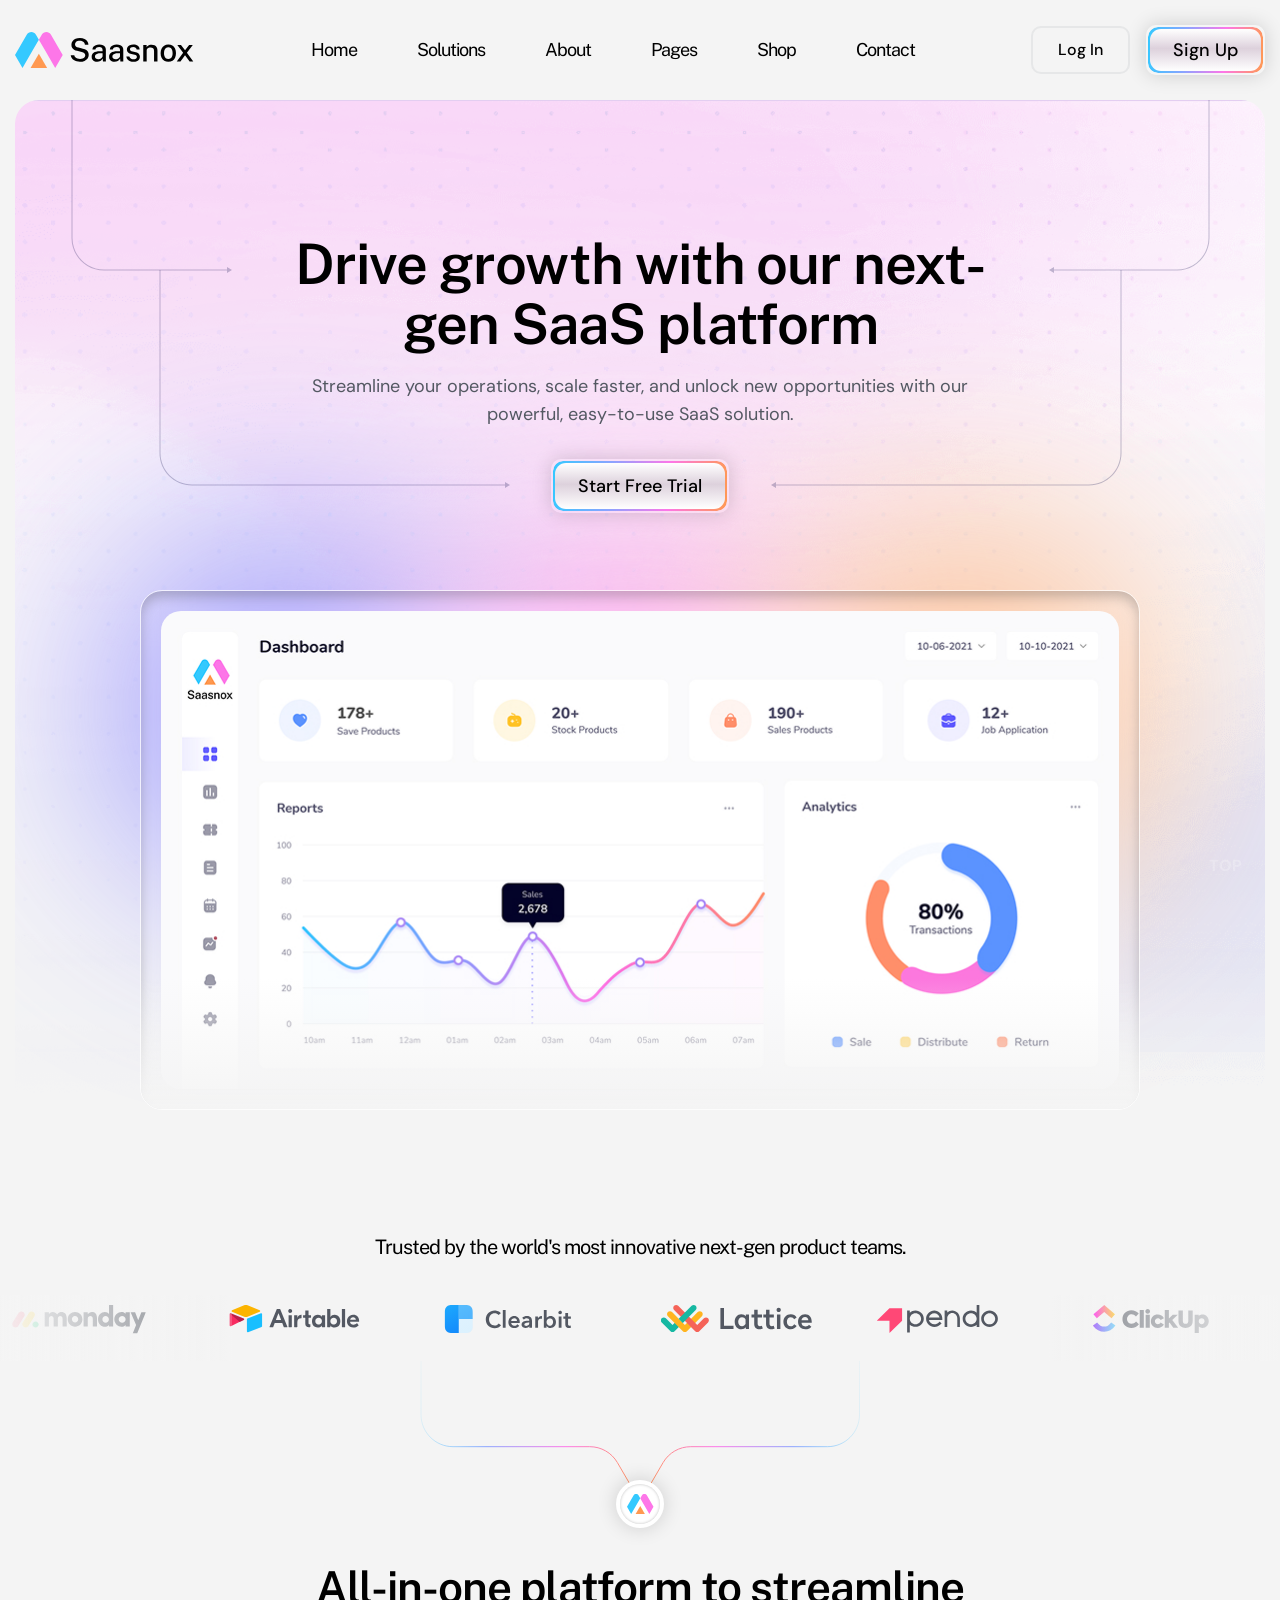
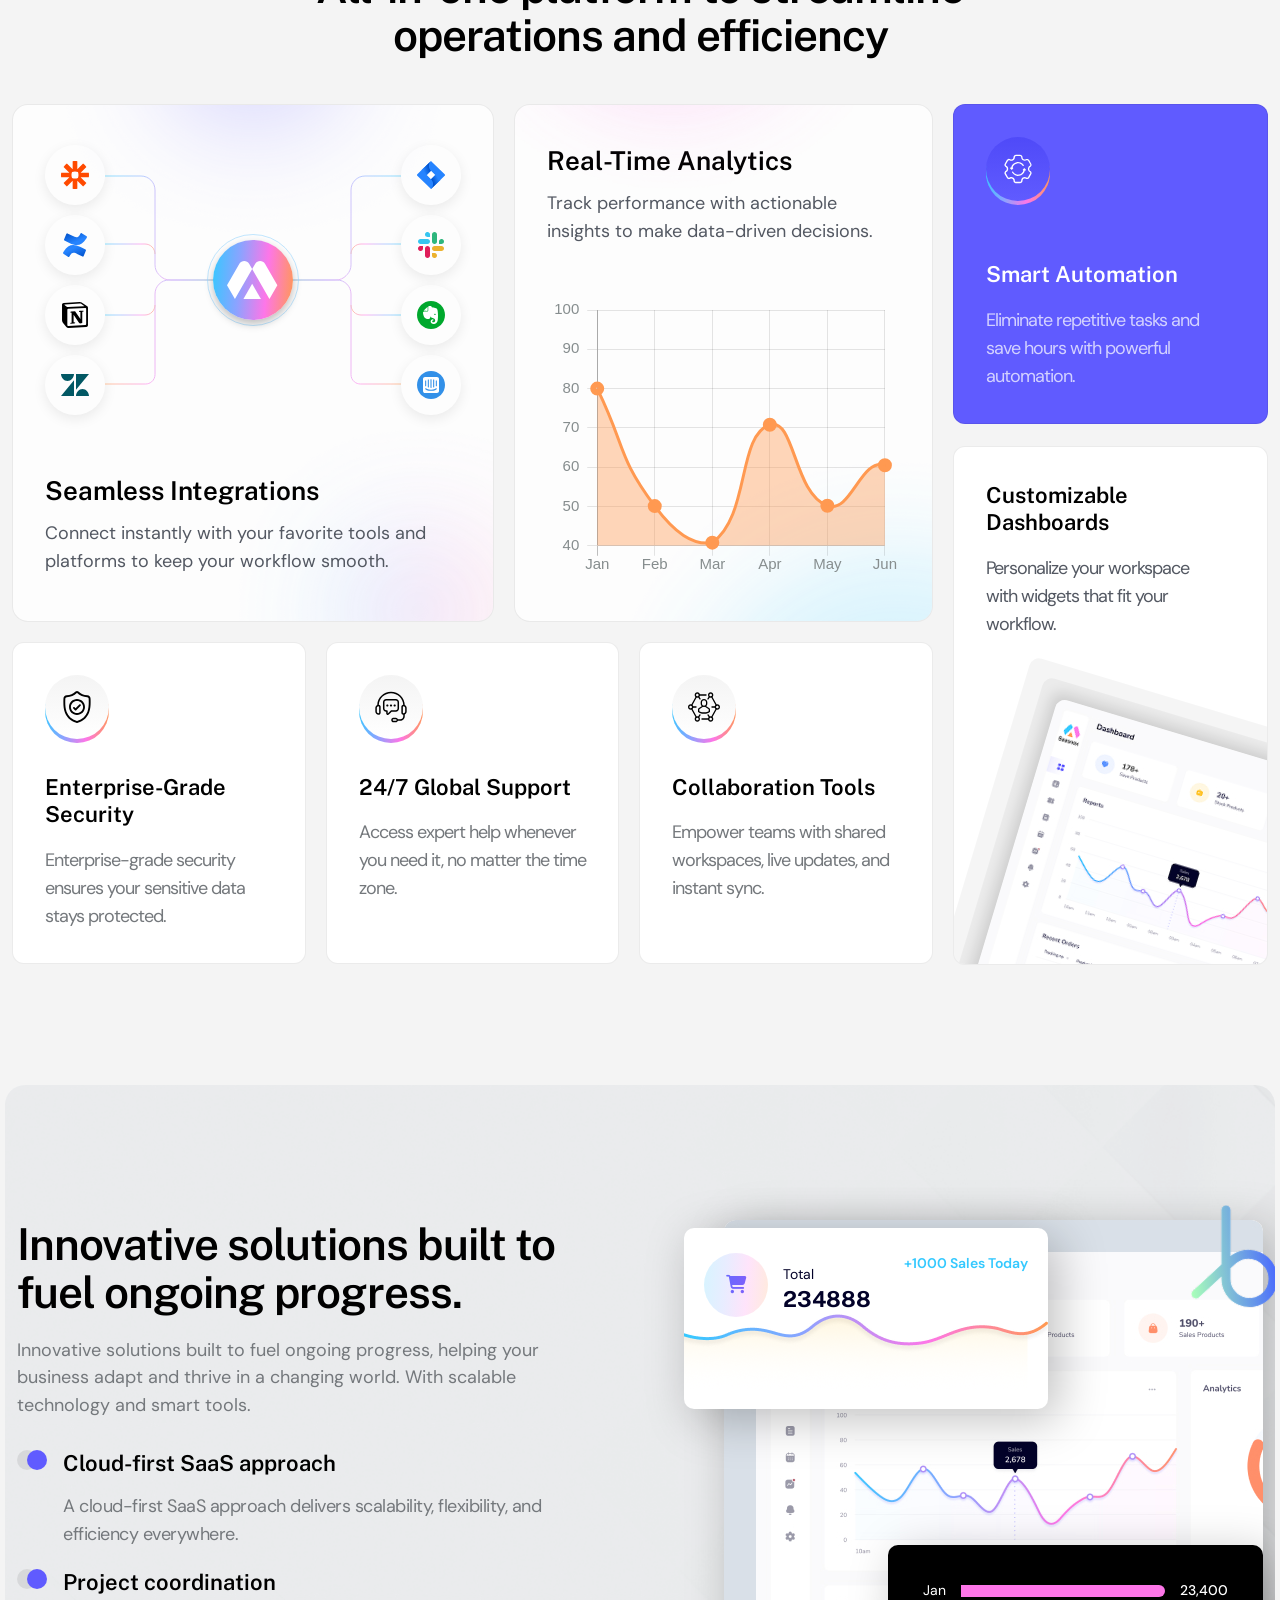
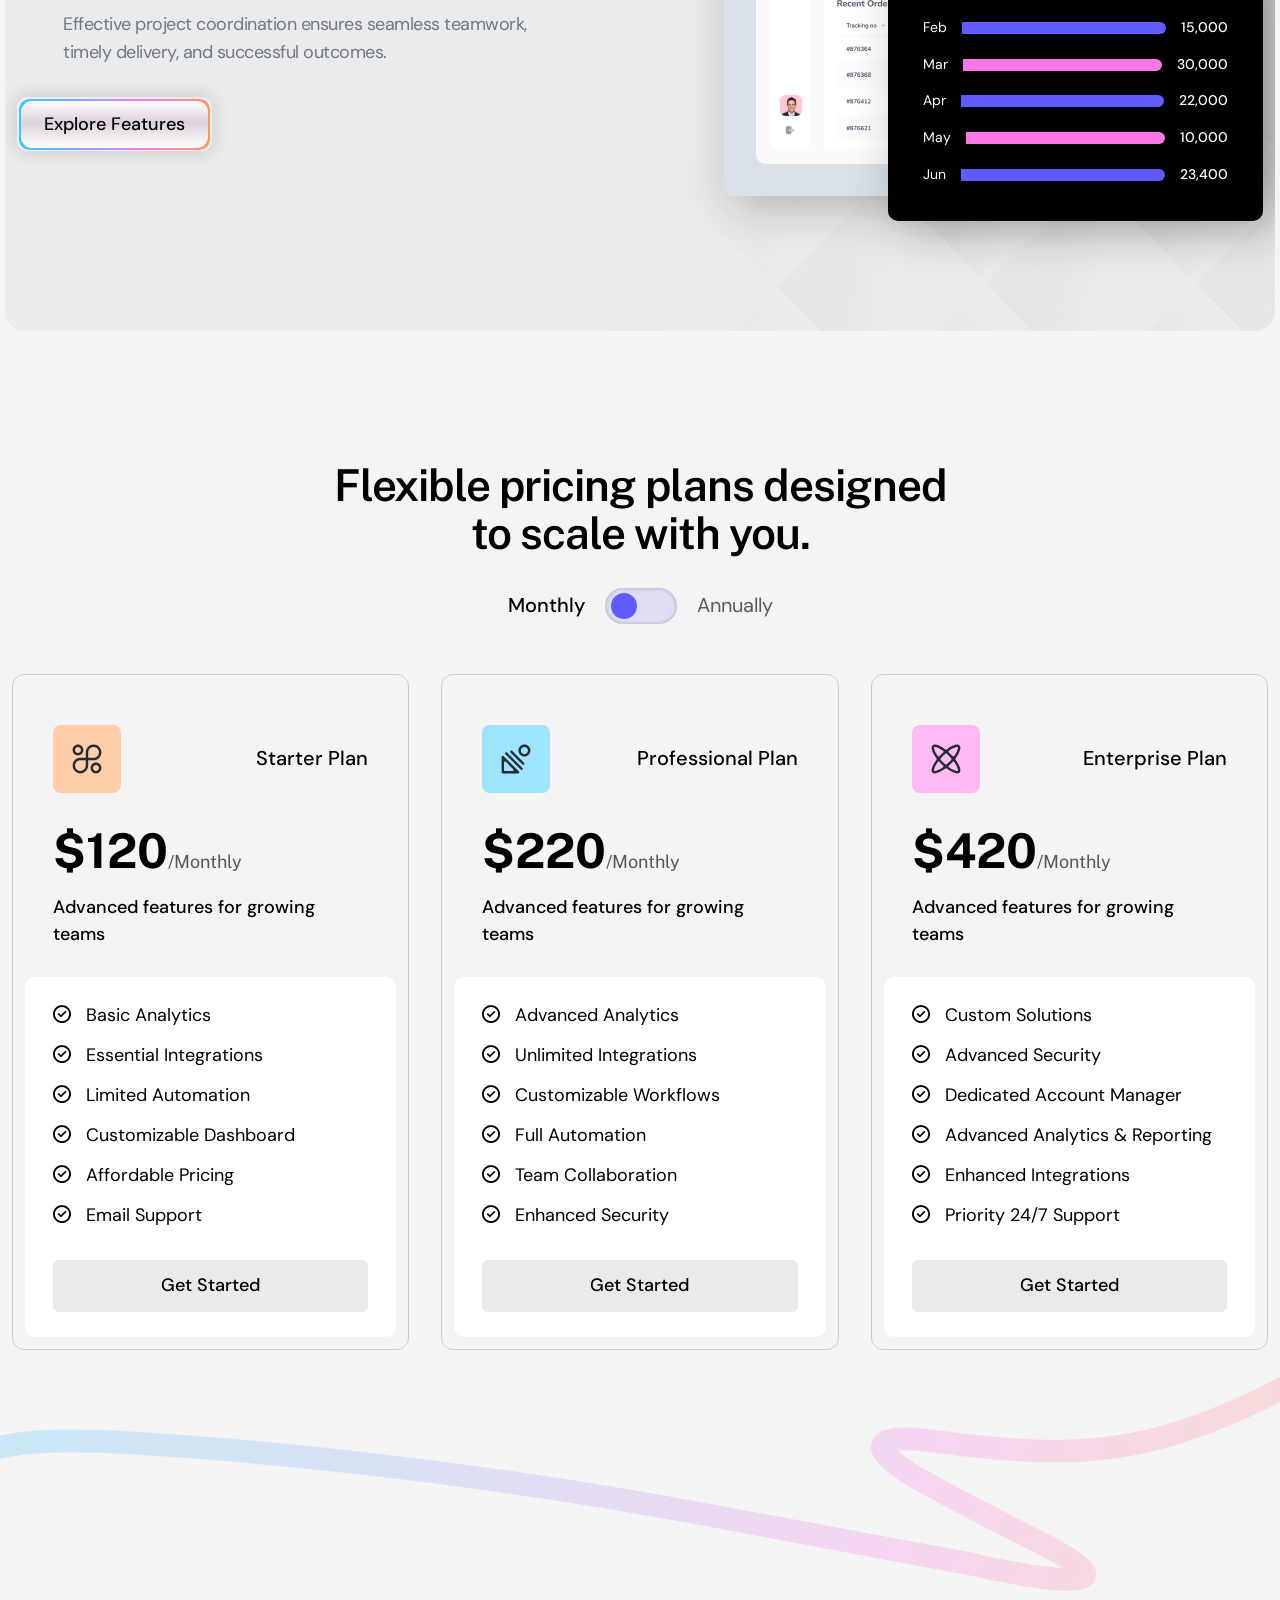
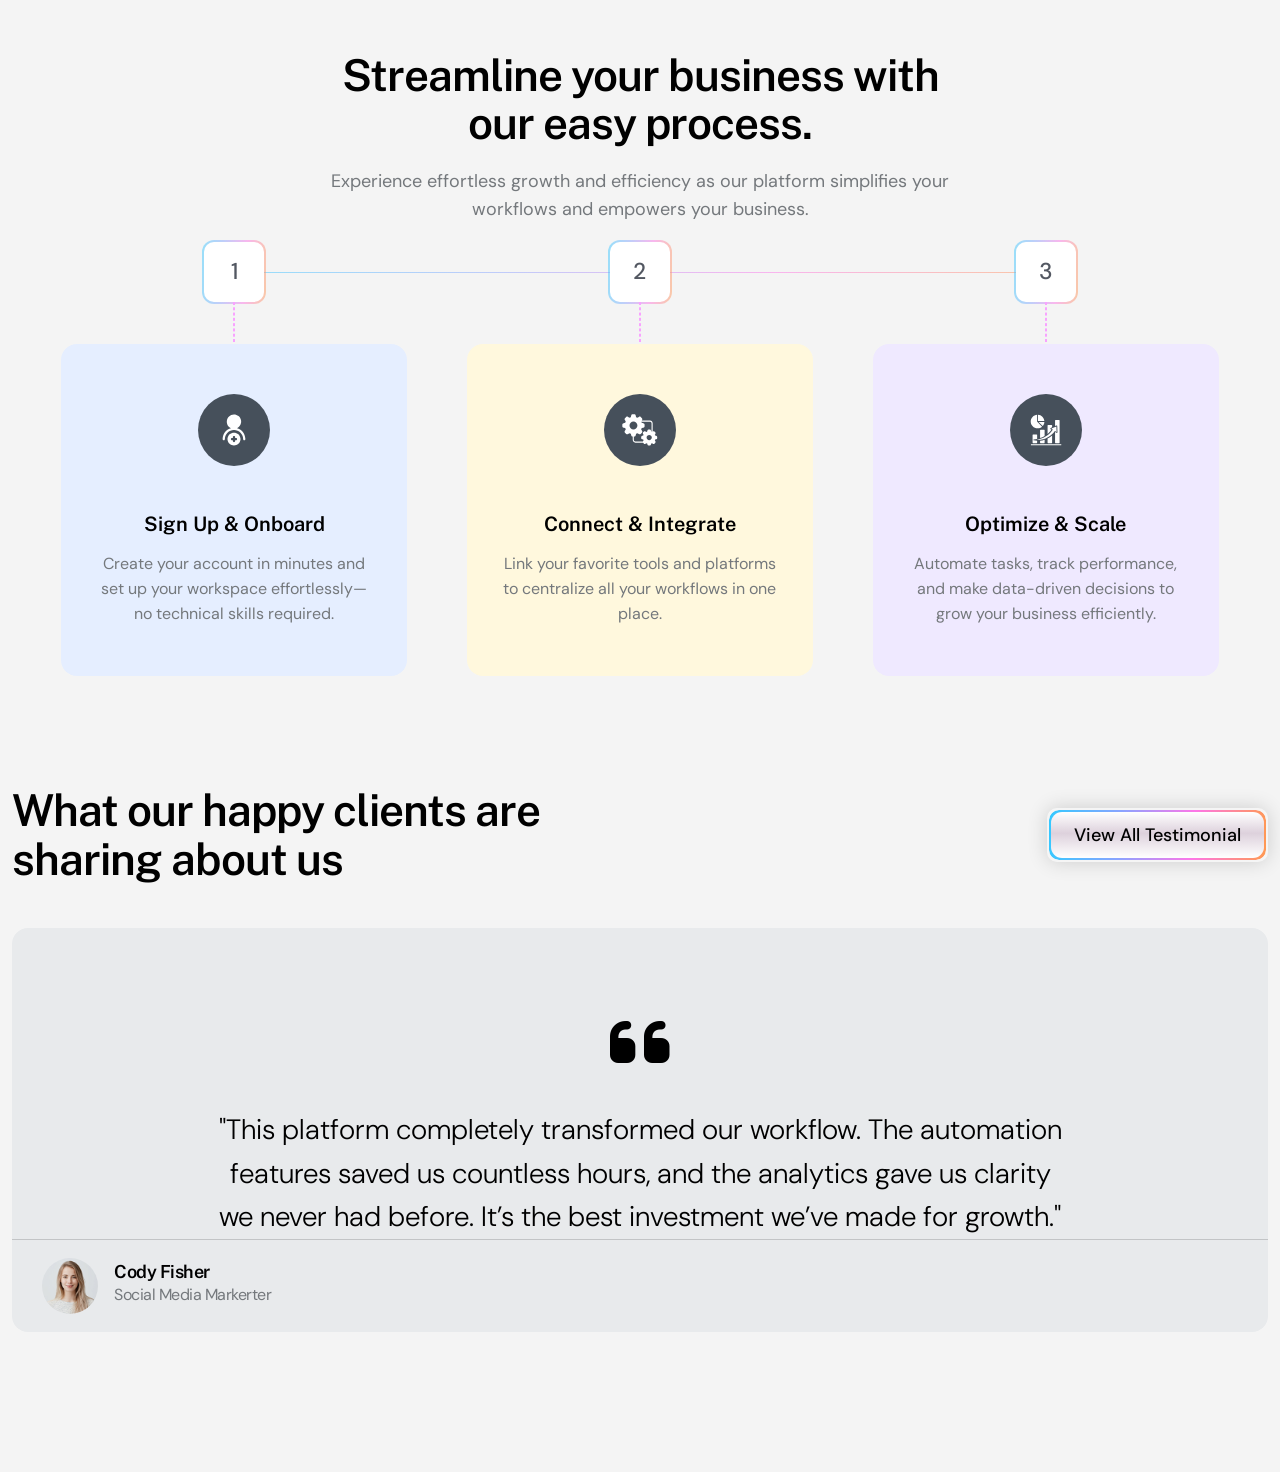
==== commit 16b820bc: "50% 50%" ====
--- a/index.html
+++ b/index.html
@@ -242,7 +242,7 @@
 
 <!-- Start of Feature section
 	============================================= -->
-	<section id="sn-feature" class="sn-feature-sec pb-120">
+	<section id="sn-feature" class="sn-feature-sec over-hidden pb-120">
 		<div class="container">
 			<div class="sn-feature-badge mb-35 text-center">
 				<div class="item-line">
@@ -269,10 +269,12 @@
 					<i><img src="assets/img/logo/ft-icon.svg" alt=""></i>
 				</div>
 			</div>
+
 			<div class="sn-sec-title text-center headline">
 				<h2 class="sec_title">All-in-one platform to streamline operations and efficiency</h2>
 			</div>
-			<div class="sn-feature-content mt-45">
+
+			<div class="sn-feature-content d-flex mt-45">
 				<div class="sn-feature-area">
 					<div class="sn-feature-top-wrap mb-20 d-flex">
 						<div class="sn-feature-item1 position-relative over-hidden">
@@ -394,6 +396,7 @@
 								<p>Connect instantly with your favorite tools and platforms to keep your workflow smooth.</p>
 							</div>
 						</div>
+						<!--  -->
 						<div class="sn-feature-item2 position-relative over-hidden">
 							<span class="sn-ft-shape1 text-center position-absolute"><img src="assets/img/shape/shape3.png" alt=""></span>
 							<span class="sn-ft-shape2  text-center position-absolute"><img src="assets/img/shape/shape4.png" alt=""></span>
@@ -408,7 +411,8 @@
 							</div>
 						</div>
 					</div>
-					<div class="sn-feature-top-wrap d-flex">
+					<!--  -->
+					<div class="sn-feature-bottom-wrap d-flex">
 						<div class="sn-feature-item3">
 							<div class="item-icon d-flex justify-content-center align-items-center">
 								<svg width="32" height="32" viewBox="0 0 32 32" fill="none" xmlns="http://www.w3.org/2000/svg">
@@ -422,33 +426,95 @@
 								<p>Enterprise-grade security ensures your sensitive data stays protected.</p>
 							</div>
 						</div>
+						<!--  -->
 						<div class="sn-feature-item3">
 							<div class="item-icon d-flex justify-content-center align-items-center">
 								<svg width="32" height="32" viewBox="0 0 32 32" fill="none" xmlns="http://www.w3.org/2000/svg">
-									<path d="M29.593 8.68241L29.592 8.65751C29.5781 8.35013 29.5688 8.02494 29.5632 7.66313C29.5371 5.89873 28.1345 4.43926 26.3699 4.34062C22.6907 4.1353 19.8445 2.9356 17.4126 0.565245L17.3919 0.54547C16.5986 -0.181823 15.4021 -0.181823 14.6087 0.54547L14.5879 0.565245C12.156 2.9356 9.30984 4.1353 5.63066 4.34087C3.86626 4.43926 2.46343 5.89873 2.43731 7.66337C2.43193 8.02274 2.42241 8.34794 2.4085 8.65751L2.40703 8.71537C2.3355 12.4671 2.24663 17.1362 3.80864 21.3743C4.66752 23.7048 5.9683 25.7307 7.6746 27.396C9.61795 29.2925 12.1634 30.7981 15.24 31.8708C15.3401 31.9057 15.4441 31.9341 15.5501 31.9553C15.6995 31.9851 15.8499 32 16.0003 32C16.1506 32 16.3013 31.9851 16.4504 31.9553C16.5564 31.9341 16.6611 31.9055 16.7617 31.8703C19.8347 30.7956 22.3774 29.2893 24.3191 27.3931C26.0246 25.7273 27.3254 23.7009 28.185 21.3699C29.7529 17.1192 29.6643 12.4412 29.593 8.68241ZM26.4233 20.7202C24.7759 25.187 21.4128 28.2546 16.1421 30.0979C16.1233 30.1042 16.1033 30.1098 16.0825 30.114C16.0281 30.1247 15.9727 30.1247 15.9175 30.1137C15.897 30.1096 15.877 30.1042 15.8584 30.0979C10.5821 28.258 7.21683 25.1921 5.5706 20.7251C4.1309 16.8186 4.21245 12.5325 4.28447 8.75126L4.28496 8.73026C4.2996 8.40531 4.30937 8.06498 4.31474 7.69096C4.32646 6.90751 4.95048 6.25932 5.73539 6.21562C7.81742 6.09941 9.64651 5.69707 11.3272 4.98564C13.0056 4.2752 14.4964 3.27373 15.884 1.92413C15.9546 1.86456 16.0462 1.86431 16.1165 1.92413C17.5044 3.27373 18.9951 4.2752 20.6733 4.98564C22.354 5.69707 24.1831 6.09941 26.2654 6.21562C27.0503 6.25932 27.6743 6.90751 27.6858 7.6912C27.6914 8.06718 27.7012 8.40751 27.7158 8.73026C27.7876 12.5159 27.8672 16.8054 26.4233 20.7202Z" fill="black"/>
-									<path d="M15.9998 8.02563C11.6023 8.02563 8.02493 11.6033 8.02493 16.0005C8.02493 20.3979 11.6023 23.9755 15.9998 23.9755C20.397 23.9755 23.9746 20.3979 23.9746 16.0005C23.9746 11.6033 20.397 8.02563 15.9998 8.02563ZM15.9998 22.0976C12.6377 22.0976 9.90261 19.3625 9.90261 16.0005C9.90261 12.6384 12.6377 9.90332 15.9998 9.90332C19.3616 9.90332 22.0967 12.6384 22.0967 16.0005C22.0967 19.3625 19.3616 22.0976 15.9998 22.0976Z" fill="black"/>
-									<path d="M18.2918 13.5247L14.5877 17.2288L13.5823 16.2234C13.2156 15.8567 12.6211 15.8567 12.2544 16.2234C11.888 16.5901 11.888 17.1846 12.2544 17.5511L13.9239 19.2205C14.1072 19.4039 14.3474 19.4954 14.5877 19.4954C14.8279 19.4954 15.0681 19.4039 15.2515 19.2205L19.6196 14.8524C19.9861 14.4857 19.9861 13.8912 19.6196 13.5247C19.2529 13.1578 18.6585 13.1578 18.2918 13.5247Z" fill="black"/>
+									<g clip-path="url(#clip0_1_2833)">
+										<path d="M29.753 13.9514C29.6305 10.4609 28.217 7.19692 25.735 4.71492C23.1335 2.11292 19.676 0.68042 16 0.68042C8.57547 0.68042 2.50897 6.58992 2.24747 13.9514C1.11447 14.4549 0.321472 15.5889 0.321472 16.9069V20.5379C0.321472 22.3209 1.77197 23.7719 3.55547 23.7719C4.70947 23.7719 5.64797 22.8334 5.64797 21.6794V15.7649C5.64797 14.6814 4.81697 13.7979 3.76047 13.6929C4.15047 7.27942 9.48947 2.18042 16 2.18042C19.276 2.18042 22.3565 3.45742 24.675 5.77592C26.804 7.90492 28.05 10.6799 28.2375 13.6934C27.182 13.7994 26.3525 14.6824 26.3525 15.7649V21.6789C26.3525 22.7714 27.1965 23.6604 28.2655 23.7529V25.2474C28.2655 26.9304 26.896 28.2994 25.213 28.2994H22.9525C22.8415 27.9824 22.6675 27.6894 22.4235 27.4464C21.996 27.0169 21.426 26.7804 20.819 26.7804H18.489C18.1545 26.7804 17.8335 26.8514 17.5395 26.9884C16.7375 27.3569 16.2195 28.1659 16.2195 29.0494C16.2195 29.6564 16.456 30.2264 16.8845 30.6529C17.313 31.0824 17.883 31.3189 18.489 31.3189H20.819C21.785 31.3189 22.6365 30.6944 22.954 29.7994H25.213C27.7235 29.7994 29.7655 27.7574 29.7655 25.2474V23.4859C30.8915 22.9794 31.6785 21.8494 31.6785 20.5369V16.9059C31.6785 15.5889 30.8855 14.4549 29.753 13.9514ZM4.14747 15.7649V21.6789C4.14747 22.0054 3.88197 22.2714 3.55497 22.2714C2.59897 22.2714 1.82097 21.4934 1.82097 20.5374V16.9064C1.82097 15.9499 2.59897 15.1724 3.55497 15.1724C3.88197 15.1724 4.14747 15.4384 4.14747 15.7649ZM21.5715 29.2104C21.497 29.5634 21.18 29.8199 20.8185 29.8199H18.4885C18.2835 29.8199 18.091 29.7399 17.944 29.5929C17.799 29.4484 17.719 29.2554 17.719 29.0504C17.719 28.7509 17.8945 28.4774 18.1695 28.3509C18.2675 28.3049 18.375 28.2814 18.4885 28.2814H20.8185C21.0235 28.2814 21.216 28.3609 21.3625 28.5079C21.5075 28.6524 21.5875 28.8454 21.5875 29.0504C21.588 29.1054 21.582 29.1604 21.5715 29.2104ZM30.1785 20.5374C30.1785 21.4934 29.4005 22.2714 28.4445 22.2714C28.118 22.2714 27.852 22.0059 27.852 21.6789V15.7649C27.852 15.4384 28.1175 15.1724 28.4445 15.1724C29.4005 15.1724 30.1785 15.9504 30.1785 16.9064V20.5374Z" fill="black"/>
+										<path d="M20.8565 20.7959C22.609 20.7959 24.0345 19.3699 24.0345 17.6179V11.1424C24.0345 10.2954 23.7035 9.49736 23.1025 8.89636C22.5015 8.29536 21.704 7.96436 20.8565 7.96436H11.1435C9.39095 7.96436 7.96545 9.38986 7.96545 11.1424V17.6179C7.96545 19.3704 9.39095 20.7959 11.1435 20.7959H11.203V22.4739C11.203 23.1139 11.5845 23.6819 12.1745 23.9214C12.365 23.9979 12.563 24.0359 12.759 24.0359C13.1675 24.0359 13.5655 23.8739 13.857 23.5724L16.6485 20.7959H20.8565ZM15.811 19.5139L12.79 22.5184C12.7765 22.5324 12.7665 22.5429 12.738 22.5304C12.7035 22.5164 12.7035 22.4939 12.7035 22.4739V20.0459C12.7035 19.6319 12.368 19.2959 11.9535 19.2959H11.144C10.2185 19.2959 9.46595 18.5429 9.46595 17.6179V11.1424C9.46595 10.2169 10.2185 9.46436 11.144 9.46436H20.857C21.304 9.46436 21.7245 9.63936 22.0425 9.95686C22.3605 10.2749 22.535 10.6959 22.535 11.1424V17.6179C22.535 18.5434 21.782 19.2959 20.857 19.2959H16.34C16.1415 19.2959 15.9515 19.3744 15.811 19.5139Z" fill="black"/>
+										<path d="M12.3565 13.3933C11.7465 13.3933 11.25 13.8903 11.25 14.4998C11.25 15.1093 11.747 15.6063 12.3565 15.6063C12.967 15.6063 13.464 15.1093 13.464 14.4998C13.464 13.8903 12.9675 13.3933 12.3565 13.3933Z" fill="black"/>
+										<path d="M15.9994 13.3933C15.3894 13.3933 14.8929 13.8903 14.8929 14.4998C14.8929 15.1093 15.3899 15.6063 15.9994 15.6063C16.6104 15.6063 17.1069 15.1093 17.1069 14.4998C17.1069 13.8903 16.6104 13.3933 15.9994 13.3933Z" fill="black"/>
+										<path d="M19.6425 13.3933C19.0325 13.3933 18.5359 13.8903 18.5359 14.4998C18.5359 15.1093 19.033 15.6063 19.6425 15.6063C20.253 15.6063 20.75 15.1093 20.75 14.4998C20.75 13.8903 20.253 13.3933 19.6425 13.3933Z" fill="black"/>
+									</g>
+									<defs>
+										<clipPath id="clip0_1_2833">
+											<rect width="32" height="32" fill="black"/>
+										</clipPath>
+									</defs>
 								</svg>
+
 							</div>
 							<div class="item-text headline pera-content">
 								<h3><a href="#">24/7 Global Support</a></h3>
 								<p>Access expert help whenever you need it, no matter the time zone.</p>
 							</div>
 						</div>
+						<!--  -->
 						<div class="sn-feature-item3">
 							<div class="item-icon d-flex justify-content-center align-items-center">
+								
 								<svg width="32" height="32" viewBox="0 0 32 32" fill="none" xmlns="http://www.w3.org/2000/svg">
-									<path d="M29.593 8.68241L29.592 8.65751C29.5781 8.35013 29.5688 8.02494 29.5632 7.66313C29.5371 5.89873 28.1345 4.43926 26.3699 4.34062C22.6907 4.1353 19.8445 2.9356 17.4126 0.565245L17.3919 0.54547C16.5986 -0.181823 15.4021 -0.181823 14.6087 0.54547L14.5879 0.565245C12.156 2.9356 9.30984 4.1353 5.63066 4.34087C3.86626 4.43926 2.46343 5.89873 2.43731 7.66337C2.43193 8.02274 2.42241 8.34794 2.4085 8.65751L2.40703 8.71537C2.3355 12.4671 2.24663 17.1362 3.80864 21.3743C4.66752 23.7048 5.9683 25.7307 7.6746 27.396C9.61795 29.2925 12.1634 30.7981 15.24 31.8708C15.3401 31.9057 15.4441 31.9341 15.5501 31.9553C15.6995 31.9851 15.8499 32 16.0003 32C16.1506 32 16.3013 31.9851 16.4504 31.9553C16.5564 31.9341 16.6611 31.9055 16.7617 31.8703C19.8347 30.7956 22.3774 29.2893 24.3191 27.3931C26.0246 25.7273 27.3254 23.7009 28.185 21.3699C29.7529 17.1192 29.6643 12.4412 29.593 8.68241ZM26.4233 20.7202C24.7759 25.187 21.4128 28.2546 16.1421 30.0979C16.1233 30.1042 16.1033 30.1098 16.0825 30.114C16.0281 30.1247 15.9727 30.1247 15.9175 30.1137C15.897 30.1096 15.877 30.1042 15.8584 30.0979C10.5821 28.258 7.21683 25.1921 5.5706 20.7251C4.1309 16.8186 4.21245 12.5325 4.28447 8.75126L4.28496 8.73026C4.2996 8.40531 4.30937 8.06498 4.31474 7.69096C4.32646 6.90751 4.95048 6.25932 5.73539 6.21562C7.81742 6.09941 9.64651 5.69707 11.3272 4.98564C13.0056 4.2752 14.4964 3.27373 15.884 1.92413C15.9546 1.86456 16.0462 1.86431 16.1165 1.92413C17.5044 3.27373 18.9951 4.2752 20.6733 4.98564C22.354 5.69707 24.1831 6.09941 26.2654 6.21562C27.0503 6.25932 27.6743 6.90751 27.6858 7.6912C27.6914 8.06718 27.7012 8.40751 27.7158 8.73026C27.7876 12.5159 27.8672 16.8054 26.4233 20.7202Z" fill="black"/>
-									<path d="M15.9998 8.02563C11.6023 8.02563 8.02493 11.6033 8.02493 16.0005C8.02493 20.3979 11.6023 23.9755 15.9998 23.9755C20.397 23.9755 23.9746 20.3979 23.9746 16.0005C23.9746 11.6033 20.397 8.02563 15.9998 8.02563ZM15.9998 22.0976C12.6377 22.0976 9.90261 19.3625 9.90261 16.0005C9.90261 12.6384 12.6377 9.90332 15.9998 9.90332C19.3616 9.90332 22.0967 12.6384 22.0967 16.0005C22.0967 19.3625 19.3616 22.0976 15.9998 22.0976Z" fill="black"/>
-									<path d="M18.2918 13.5247L14.5877 17.2288L13.5823 16.2234C13.2156 15.8567 12.6211 15.8567 12.2544 16.2234C11.888 16.5901 11.888 17.1846 12.2544 17.5511L13.9239 19.2205C14.1072 19.4039 14.3474 19.4954 14.5877 19.4954C14.8279 19.4954 15.0681 19.4039 15.2515 19.2205L19.6196 14.8524C19.9861 14.4857 19.9861 13.8912 19.6196 13.5247C19.2529 13.1578 18.6585 13.1578 18.2918 13.5247Z" fill="black"/>
+									<path d="M28.3606 14.8991C28.126 14.8991 27.8995 14.7751 27.7774 14.5559L23.0574 6.04903C22.878 5.72701 22.9947 5.321 23.3167 5.14254C23.6399 4.96383 24.0447 5.07979 24.2227 5.40181L28.9427 13.9084C29.1221 14.2304 29.0054 14.6364 28.6834 14.8151C28.5806 14.8718 28.47 14.8991 28.3606 14.8991Z" fill="black"/>
+									<path d="M20.6667 28.6458H14C13.6321 28.6458 13.3333 28.3479 13.3333 27.9792C13.3333 27.6106 13.6321 27.3125 14 27.3125H20.6667C21.0354 27.3125 21.3333 27.6106 21.3333 27.9792C21.3333 28.3479 21.0354 28.6458 20.6667 28.6458Z" fill="black"/>
+									<path d="M3.63942 14.8992C3.53005 14.8992 3.41872 14.8719 3.31667 14.816C2.99465 14.6372 2.87868 14.2312 3.05739 13.9092L7.77736 5.40262C7.95607 5.0806 8.36135 4.96464 8.6841 5.1431C9.00612 5.32181 9.12209 5.72782 8.94338 6.04984L4.22341 14.5564C4.10134 14.7752 3.87404 14.8992 3.63942 14.8992Z" fill="black"/>
+									<path d="M8.36062 26.8992C8.126 26.8992 7.8987 26.7752 7.77736 26.5559L3.05739 18.0491C2.87868 17.7271 2.99465 17.3211 3.31667 17.1431C3.63942 16.9624 4.0447 17.0806 4.22341 17.4026L8.94338 25.9092C9.12209 26.2312 9.00612 26.6372 8.6841 26.8152C8.58132 26.8726 8.46999 26.8992 8.36062 26.8992Z" fill="black"/>
+									<path d="M23.6395 26.8993C23.5301 26.8993 23.4195 26.8727 23.3167 26.8153C22.9954 26.6366 22.8787 26.2313 23.0574 25.9093L27.7774 17.4027C27.9561 17.0812 28.3602 16.9632 28.6834 17.1432C29.0047 17.3219 29.1214 17.7271 28.9427 18.0492L24.2227 26.556C24.1006 26.7752 23.8741 26.8993 23.6395 26.8993Z" fill="black"/>
+									<path d="M18 4.64575H11.3333C10.9653 4.64575 10.6667 4.34717 10.6667 3.97925C10.6667 3.61108 10.9653 3.3125 11.3333 3.3125H18C18.3687 3.3125 18.6667 3.61108 18.6667 3.97925C18.6667 4.34717 18.3687 4.64575 18 4.64575Z" fill="black"/>
+									<path d="M29.3333 18.6458C27.8625 18.6458 26.6667 17.45 26.6667 15.9792C26.6667 14.5085 27.8625 13.3125 29.3333 13.3125C30.804 13.3125 32 14.5085 32 15.9792C32 17.45 30.804 18.6458 29.3333 18.6458ZM29.3333 14.6458C28.5979 14.6458 28 15.2439 28 15.9792C28 16.7146 28.5979 17.3125 29.3333 17.3125C30.0686 17.3125 30.6667 16.7146 30.6667 15.9792C30.6667 15.2439 30.0686 14.6458 29.3333 14.6458Z" fill="black"/>
+									<path d="M2.66675 18.6458C1.19604 18.6458 0 17.45 0 15.9792C0 14.5085 1.19604 13.3125 2.66675 13.3125C4.13745 13.3125 5.33325 14.5085 5.33325 15.9792C5.33325 17.45 4.13745 18.6458 2.66675 18.6458ZM2.66675 14.6458C1.9314 14.6458 1.33325 15.2439 1.33325 15.9792C1.33325 16.7146 1.9314 17.3125 2.66675 17.3125C3.4021 17.3125 4 16.7146 4 15.9792C4 15.2439 3.4021 14.6458 2.66675 14.6458Z" fill="black"/>
+									<path d="M9.33325 30.6458C7.86255 30.6458 6.66675 29.45 6.66675 27.9792C6.66675 26.5085 7.86255 25.3125 9.33325 25.3125C10.804 25.3125 12 26.5085 12 27.9792C12 29.45 10.804 30.6458 9.33325 30.6458ZM9.33325 26.6458C8.5979 26.6458 8 27.2439 8 27.9792C8 28.7146 8.5979 29.3125 9.33325 29.3125C10.0686 29.3125 10.6667 28.7146 10.6667 27.9792C10.6667 27.2439 10.0686 26.6458 9.33325 26.6458Z" fill="black"/>
+									<path d="M22.6667 30.6458C21.196 30.6458 20 29.45 20 27.9792C20 26.5085 21.196 25.3125 22.6667 25.3125C24.1375 25.3125 25.3333 26.5085 25.3333 27.9792C25.3333 29.45 24.1375 30.6458 22.6667 30.6458ZM22.6667 26.6458C21.9314 26.6458 21.3333 27.2439 21.3333 27.9792C21.3333 28.7146 21.9314 29.3125 22.6667 29.3125C23.4021 29.3125 24 28.7146 24 27.9792C24 27.2439 23.4021 26.6458 22.6667 26.6458Z" fill="black"/>
+									<path d="M9.33325 6.64575C7.86255 6.64575 6.66675 5.44995 6.66675 3.97925C6.66675 2.50854 7.86255 1.3125 9.33325 1.3125C10.804 1.3125 12 2.50854 12 3.97925C12 5.44995 10.804 6.64575 9.33325 6.64575ZM9.33325 2.64575C8.5979 2.64575 8 3.2439 8 3.97925C8 4.7146 8.5979 5.3125 9.33325 5.3125C10.0686 5.3125 10.6667 4.7146 10.6667 3.97925C10.6667 3.2439 10.0686 2.64575 9.33325 2.64575Z" fill="black"/>
+									<path d="M22.6667 6.64575C21.196 6.64575 20 5.44995 20 3.97925C20 2.50854 21.196 1.3125 22.6667 1.3125C24.1375 1.3125 25.3333 2.50854 25.3333 3.97925C25.3333 5.44995 24.1375 6.64575 22.6667 6.64575ZM22.6667 2.64575C21.9314 2.64575 21.3333 3.2439 21.3333 3.97925C21.3333 4.7146 21.9314 5.3125 22.6667 5.3125C23.4021 5.3125 24 4.7146 24 3.97925C24 3.2439 23.4021 2.64575 22.6667 2.64575Z" fill="black"/>
+									<path d="M16 15.9792C14.1621 15.9792 12.6667 14.4839 12.6667 12.6458V11.3125C12.6667 9.47461 14.1621 7.97925 16 7.97925C17.8379 7.97925 19.3333 9.47461 19.3333 11.3125V12.6458C19.3333 14.4839 17.8379 15.9792 16 15.9792ZM16 9.3125C14.8972 9.3125 14 10.2097 14 11.3125V12.6458C14 13.7485 14.8972 14.6458 16 14.6458C17.1028 14.6458 18 13.7485 18 12.6458V11.3125C18 10.2097 17.1028 9.3125 16 9.3125Z" fill="black"/>
+									<path d="M18.0012 22.6458H13.9988C11.7488 22.6453 10.2573 21.1799 10.1953 21.1172C10.0701 20.9924 10 20.8232 10 20.6458V18.3359C10 17.8879 10.2219 17.4731 10.5947 17.2258L14 14.9558V14.6458H15.3333V15.3125C15.3333 15.5352 15.2219 15.7432 15.0366 15.8672L11.3333 18.3359V20.3411C11.7334 20.6572 12.7161 21.3118 13.9993 21.3125H18.0012C19.2966 21.3118 20.27 20.6599 20.6667 20.3438V18.3359L16.9634 15.8672C16.7781 15.7432 16.6667 15.5352 16.6667 15.3125V14.6458H18V14.9558L21.406 17.2266C21.7781 17.4746 22 17.8892 22 18.3359V20.6458C22 20.8232 21.9299 20.9924 21.8047 21.1172C21.7419 21.1799 20.2512 22.6453 18.0012 22.6458Z" fill="black"/>
+									<path d="M12.0008 8.64565C11.7854 8.64565 11.574 8.54165 11.4453 8.34902L10.1121 6.34902C9.90799 6.04311 9.99075 5.62832 10.2967 5.42446C10.6028 5.21914 11.0166 5.30239 11.2215 5.60903L12.5547 7.60903C12.7586 7.91518 12.6761 8.32973 12.3701 8.53384C12.2561 8.60976 12.1275 8.64565 12.0008 8.64565Z" fill="black"/>
+									<path d="M19.9992 8.64565C19.8725 8.64565 19.7438 8.60976 19.6298 8.53384C19.3232 8.32973 19.2407 7.91567 19.4453 7.60903L20.7785 5.60903C20.9819 5.30239 21.3959 5.21914 21.7033 5.42446C22.01 5.62832 22.0927 6.04238 21.8879 6.34902L20.5546 8.34902C20.4267 8.54165 20.2145 8.64565 19.9992 8.64565Z" fill="black"/>
+									<path d="M21.3339 26.6458C21.1186 26.6458 20.9067 26.5418 20.7785 26.3492L19.4453 24.3492C19.2407 24.0426 19.3232 23.6292 19.6298 23.4247C19.9367 23.2206 20.3505 23.3026 20.5546 23.6092L21.8879 25.6092C22.0927 25.9159 22.01 26.3292 21.7033 26.534C21.5893 26.6092 21.4606 26.6458 21.3339 26.6458Z" fill="black"/>
+									<path d="M10.666 26.6458C10.5393 26.6458 10.4107 26.6092 10.2967 26.534C9.99075 26.3292 9.90799 25.9159 10.1121 25.6092L11.4453 23.6092C11.6494 23.3026 12.0628 23.2206 12.3701 23.4247C12.6761 23.6292 12.7586 24.0426 12.5547 24.3492L11.2215 26.3492C11.0928 26.5418 10.8814 26.6458 10.666 26.6458Z" fill="black"/>
+									<path d="M27.3333 16.6458H24C23.6313 16.6458 23.3333 16.3472 23.3333 15.9792C23.3333 15.6111 23.6313 15.3125 24 15.3125H27.3333C27.7019 15.3125 28 15.6111 28 15.9792C28 16.3472 27.7019 16.6458 27.3333 16.6458Z" fill="black"/>
+									<path d="M8 16.6458H4.66675C4.29858 16.6458 4 16.3472 4 15.9792C4 15.6111 4.29858 15.3125 4.66675 15.3125H8C8.36792 15.3125 8.66675 15.6111 8.66675 15.9792C8.66675 16.3472 8.36792 16.6458 8 16.6458Z" fill="black"/>
 								</svg>
+
 							</div>
 							<div class="item-text headline pera-content">
 								<h3><a href="#">Collaboration Tools</a></h3>
-								<p>Empower teams with shared workspaces, live updates, and instant sync.</p>
-							</div>
-						</div>
-					</div>
+								<p>Empower teams with shared workspaces, live updates, and instant sync. </p>
+							</div>
+						</div>
+						<!--  -->
+					</div>
+				</div>
+				<!--  -->
+				<div class="sn-feature-area2">
+					<div class="sn-feature-item3 ver_2">
+						<div class="item-icon d-flex justify-content-center align-items-center">
+							<svg width="32" height="32" viewBox="0 0 32 32" fill="none" xmlns="http://www.w3.org/2000/svg">
+								<path fill-rule="evenodd" clip-rule="evenodd" d="M28.3201 17.9289C27.9863 17.7554 27.7063 17.4939 27.5104 17.1727C27.3146 16.8516 27.2103 16.4829 27.2089 16.1067C27.1723 15.6956 27.2583 15.2829 27.4561 14.9206C27.6538 14.5583 27.9545 14.2627 28.3201 14.0712C28.8844 13.7375 29.2943 13.1947 29.4607 12.5606C29.6272 11.9265 29.5367 11.2523 29.2089 10.6845L27.1912 7.11117C26.8593 6.55223 26.3213 6.14591 25.6929 5.97967C25.0645 5.81343 24.396 5.90055 23.8312 6.22228C23.505 6.41816 23.1317 6.52165 22.7512 6.52165C22.3707 6.52165 21.9974 6.41816 21.6712 6.22228C21.3031 6.04692 20.9961 5.76506 20.7901 5.41321C20.5841 5.06137 20.4884 4.65577 20.5156 4.24894C20.5109 3.59193 20.2466 2.96343 19.7804 2.50051C19.3141 2.03759 18.6837 1.77782 18.0267 1.77783H13.9734C13.3164 1.78017 12.6869 2.04221 12.2224 2.50679C11.7578 2.97138 11.4957 3.60082 11.4934 4.25783C11.5051 4.6744 11.3975 5.08563 11.1834 5.44311C10.9692 5.8006 10.6573 6.08943 10.2845 6.27561C9.96506 6.45463 9.60324 6.54417 9.23717 6.53478C8.8711 6.5254 8.51435 6.41744 8.2045 6.22228C7.92399 6.05455 7.61279 5.94456 7.28919 5.89876C6.96558 5.85297 6.63609 5.8723 6.32005 5.95561C6.00474 6.03712 5.70914 6.18149 5.451 6.38006C5.19286 6.57863 4.97749 6.82731 4.81783 7.11117L2.77339 10.6667C2.44565 11.2345 2.35518 11.9087 2.52161 12.5428C2.68804 13.1769 3.09794 13.7197 3.66228 14.0534C3.9889 14.2241 4.26406 14.4788 4.45938 14.7913C4.6547 15.1038 4.7631 15.4628 4.77339 15.8312C4.81 16.2423 4.724 16.655 4.52625 17.0173C4.3285 17.3796 4.02786 17.6752 3.66228 17.8667C3.09794 18.2004 2.68804 18.7432 2.52161 19.3773C2.35518 20.0114 2.44565 20.6856 2.77339 21.2534L4.81783 24.8089C4.96903 25.1077 5.18063 25.3718 5.43922 25.5844C5.69781 25.7971 5.99775 25.9538 6.32005 26.0445C6.65011 26.1341 6.99478 26.1567 7.33371 26.1109C7.67264 26.0651 7.99895 25.9518 8.29339 25.7778C8.63789 25.5847 9.02974 25.4923 9.42424 25.5111C9.81874 25.53 10.2 25.6594 10.5245 25.8845C10.8206 26.0667 11.065 26.3216 11.2346 26.625C11.4042 26.9284 11.4933 27.2702 11.4934 27.6178C11.4762 27.9668 11.5322 28.3155 11.6577 28.6415C11.7832 28.9676 11.9755 29.2638 12.2223 29.5112C12.454 29.7464 12.731 29.9323 13.0365 30.0576C13.3421 30.1829 13.6699 30.2449 14.0001 30.2401H18.0534C18.7104 30.2377 19.3398 29.9757 19.8044 29.5111C20.269 29.0465 20.531 28.4171 20.5334 27.7601C20.5178 27.3807 20.6055 27.0042 20.7871 26.6708C20.9687 26.3374 21.2374 26.0595 21.5645 25.8667C21.8849 25.6306 22.2687 25.4959 22.6664 25.4801C23.0641 25.4643 23.4574 25.568 23.7956 25.7778C24.0769 25.9427 24.3879 26.0505 24.7108 26.095C25.0338 26.1395 25.3623 26.12 25.6777 26.0374C25.9931 25.9548 26.2891 25.8109 26.5488 25.6139C26.8085 25.4168 27.0268 25.1705 27.1912 24.8889L29.2267 21.3334C29.391 21.0504 29.4979 20.7378 29.5413 20.4134C29.5846 20.0891 29.5636 19.7594 29.4794 19.4431C29.3952 19.1269 29.2494 18.8304 29.0505 18.5706C28.8516 18.3108 28.6034 18.0927 28.3201 17.9289ZM28.0534 20.5956L26.0178 24.1512C25.8645 24.4102 25.6155 24.5986 25.3245 24.6756C25.1765 24.7197 25.0209 24.7322 24.8678 24.7123C24.7146 24.6924 24.5674 24.6405 24.4356 24.5601C23.8925 24.2223 23.2642 24.0471 22.6247 24.0549C21.9852 24.0628 21.3613 24.2535 20.8267 24.6045C20.2938 24.9183 19.8545 25.369 19.5544 25.9098C19.2543 26.4505 19.1043 27.0618 19.1201 27.6801C19.1208 27.8272 19.0921 27.973 19.0356 28.1089C18.9791 28.2447 18.896 28.3679 18.7912 28.4712C18.6867 28.5775 18.5623 28.6621 18.4249 28.7201C18.2876 28.778 18.1402 28.8082 17.9912 28.8089H13.9734C13.8243 28.8082 13.6769 28.778 13.5396 28.7201C13.4023 28.6621 13.2778 28.5775 13.1734 28.4712C13.0539 28.3489 12.9625 28.2021 12.9057 28.0409C12.8489 27.8797 12.828 27.708 12.8445 27.5378C12.8512 26.9235 12.6889 26.3192 12.3754 25.7909C12.0619 25.2626 11.6092 24.8307 11.0667 24.5423C10.5647 24.2416 9.99233 24.0783 9.4072 24.069C8.82207 24.0596 8.24479 24.2044 7.73339 24.4889C7.58396 24.5864 7.41659 24.6532 7.24107 24.6852C7.06555 24.7173 6.88541 24.714 6.71116 24.6756C6.4239 24.5957 6.17866 24.4077 6.02672 24.1512L3.99116 20.5956C3.84247 20.3372 3.80201 20.0305 3.87861 19.7424C3.95522 19.4543 4.14267 19.2082 4.40005 19.0578C4.96683 18.7473 5.43439 18.2831 5.74891 17.7185C6.06342 17.154 6.21211 16.5121 6.17783 15.8667C6.18192 15.2506 6.01873 14.6449 5.70564 14.1142C5.39256 13.5835 4.94133 13.1478 4.40005 12.8534C4.14267 12.703 3.95522 12.4569 3.87861 12.1688C3.80201 11.8807 3.84247 11.574 3.99116 11.3156L6.02672 7.76005C6.17866 7.50348 6.4239 7.31557 6.71116 7.23561C6.8593 7.19263 7.01472 7.1807 7.16767 7.20059C7.32063 7.22047 7.46783 7.27173 7.60005 7.35117C8.14314 7.68889 8.77151 7.86416 9.41099 7.85629C10.0505 7.84841 10.6743 7.65772 11.2089 7.30672C11.7419 6.99293 12.1812 6.54226 12.4813 6.00147C12.7814 5.46067 12.9313 4.84944 12.9156 4.23117C12.9148 4.08402 12.9436 3.93822 13 3.80235C13.0565 3.66648 13.1396 3.54329 13.2445 3.44005C13.3489 3.33373 13.4734 3.24914 13.6107 3.19116C13.748 3.13319 13.8955 3.10298 14.0445 3.10228H18.0978C18.2469 3.10298 18.3943 3.13319 18.5316 3.19116C18.6689 3.24914 18.7934 3.33373 18.8978 3.44005C19.0027 3.54329 19.0858 3.66648 19.1423 3.80235C19.1988 3.93822 19.2275 4.08402 19.2267 4.23117C19.2027 4.85104 19.3481 5.46573 19.6472 6.00918C19.9464 6.55263 20.3879 7.00429 20.9245 7.31561C21.4723 7.63935 22.097 7.81014 22.7334 7.81014C23.3697 7.81014 23.9944 7.63935 24.5423 7.31561C24.6741 7.23516 24.8213 7.1833 24.9744 7.16339C25.1276 7.14349 25.2832 7.15598 25.4312 7.20005C25.7222 7.27709 25.9712 7.46546 26.1245 7.7245L28.1601 11.2801C28.3088 11.5384 28.3492 11.8451 28.2726 12.1332C28.196 12.4213 28.0086 12.6674 27.7512 12.8178C27.1844 13.1283 26.7168 13.5926 26.4023 14.1571C26.0878 14.7217 25.9391 15.3636 25.9734 16.0089C25.9693 16.6251 26.1325 17.2308 26.4456 17.7615C26.7587 18.2921 27.2099 18.7279 27.7512 19.0223C27.881 19.1054 27.9925 19.2143 28.0787 19.3421C28.1649 19.47 28.224 19.6142 28.2523 19.7658C28.2806 19.9174 28.2776 20.0731 28.2434 20.2235C28.2092 20.3739 28.1445 20.5156 28.0534 20.6401V20.5956Z" fill="white"/>
+								<path fill-rule="evenodd" clip-rule="evenodd" d="M22.8 15.5201C22.6724 15.3968 22.5019 15.3279 22.3245 15.3279C22.1471 15.3279 21.9766 15.3968 21.8489 15.5201L20.96 16.409C20.8368 16.5366 20.7679 16.7071 20.7679 16.8845C20.7679 17.062 20.8368 17.2325 20.96 17.3601C21.0873 17.4881 21.2595 17.5615 21.4401 17.5645C21.1395 18.6199 20.5364 19.5642 19.7052 20.2808C18.8741 20.9973 17.8513 21.4547 16.7631 21.5965C15.6749 21.7383 14.569 21.5583 13.582 21.0788C12.5949 20.5992 11.77 19.841 11.2089 18.8979C11.1186 18.7527 10.9761 18.6478 10.8106 18.6048C10.6452 18.5618 10.4696 18.584 10.32 18.6667C10.2432 18.7124 10.1761 18.773 10.1228 18.8448C10.0695 18.9166 10.0309 18.9983 10.0094 19.0851C9.98793 19.1719 9.98389 19.2622 9.99754 19.3506C10.0112 19.439 10.0423 19.5238 10.0889 19.6001C10.8146 20.7875 11.8792 21.7304 13.1455 22.3075C14.4118 22.8845 15.8219 23.0692 17.1941 22.8378C18.5663 22.6064 19.8378 21.9694 20.8449 21.009C21.8519 20.0486 22.5484 18.8087 22.8445 17.449C22.976 17.5471 23.1388 17.594 23.3023 17.5809C23.4659 17.5678 23.6191 17.4956 23.7334 17.3779C23.8567 17.2502 23.9256 17.0797 23.9256 16.9023C23.9256 16.7249 23.8567 16.5544 23.7334 16.4267L22.8 15.5201Z" fill="white"/>
+								<path fill-rule="evenodd" clip-rule="evenodd" d="M10.1867 16.4801L11.0756 15.5912C11.1989 15.4636 11.2678 15.293 11.2678 15.1156C11.2678 14.9382 11.1989 14.7677 11.0756 14.6401C11.0132 14.5759 10.9386 14.5247 10.8562 14.4896C10.7738 14.4545 10.6852 14.4362 10.5956 14.4356C10.8853 13.4093 11.4615 12.4867 12.2568 11.7762C13.0521 11.0657 14.0335 10.5967 15.0859 10.4241C16.1383 10.2515 17.2181 10.3825 18.1986 10.8017C19.1792 11.221 20.02 11.9111 20.6223 12.7912C20.6731 12.8641 20.7377 12.9264 20.8126 12.9743C20.8874 13.0223 20.9709 13.0551 21.0584 13.0707C21.1459 13.0864 21.2356 13.0847 21.3225 13.0657C21.4093 13.0467 21.4916 13.0108 21.5645 12.9601C21.6375 12.9093 21.6997 12.8446 21.7477 12.7698C21.7957 12.695 21.8284 12.6114 21.8441 12.5239C21.8598 12.4364 21.8581 12.3467 21.8391 12.2599C21.8201 12.173 21.7842 12.0908 21.7334 12.0178C20.9578 10.8945 19.8695 10.0236 18.6033 9.51342C17.3372 9.00319 15.9491 8.87604 14.6114 9.14775C13.2736 9.41947 12.0451 10.0781 11.0784 11.0418C10.1117 12.0056 9.44925 13.232 9.1734 14.5689C9.03785 14.4511 8.86102 14.3919 8.68182 14.4044C8.50262 14.4169 8.33572 14.5001 8.21785 14.6356C8.09997 14.7712 8.04078 14.948 8.05328 15.1272C8.06578 15.3064 8.14896 15.4733 8.28451 15.5912L9.1734 16.4801C9.23756 16.5507 9.31577 16.6071 9.40303 16.6458C9.49028 16.6844 9.58465 16.7043 9.68007 16.7043C9.77549 16.7043 9.86986 16.6844 9.95711 16.6458C10.0444 16.6071 10.1226 16.5507 10.1867 16.4801Z" fill="white"/>
+							</svg>
+
+						</div>
+						<div class="item-text headline pera-content">
+							<h3><a href="#">Smart Automation</a></h3>
+							<p>Eliminate repetitive tasks and save hours with powerful automation.</p>
+						</div>
+					</div>
+					<!--  -->
+					<div class="sn-feature-item4 over-hidden position-relative headline pera-content">
+						<div class="item-text">
+							<h3>Customizable Dashboards</h3>
+							<p>Personalize your workspace with widgets that fit your workflow.</p>
+						</div>
+						<span class="sn-shape1 position-absolute"></span>
+						<span class="sn-shape2 position-absolute"></span>
+						<div class="item-img position-absolute">
+							<img src="assets/img/about/ft1.jpg" alt="">
+						</div>
+					</div>
+					<!--  -->
 				</div>
 			</div>
 		</div>
@@ -456,6 +522,453 @@
 <!-- End of Feature section
 	============================================= -->	
 
+
+<!-- Start of Explore section
+	============================================= -->
+	<section id="sn-explore" class="sn-explore-sec">
+		<div class="sn-explore-content pt-135 pb-135 over-hidden position-relative">
+			<div class="sn-exp-bg img-cover position-absolute"><img src="assets/img/bg/ex-bg.png" alt=""></div>
+			<div class="container">
+				<div class="sn-explore-wrapper d-flex justify-content-between">
+					<div class="sn-explore-text">
+						<div class="sn-sec-title pera-content headline">
+							<h2 class="sec_title">Innovative solutions built to fuel ongoing progress.</h2>
+							<p>Innovative solutions built to fuel ongoing progress, helping your business adapt and thrive in a changing world. With scalable technology and smart tools.</p>
+						</div> 
+						<div class="sn-explore-list-wrap mt-30">
+							<div class="sn-explore-list headline pera-content">
+								<h3>Cloud-first SaaS approach</h3>
+								<p>A cloud-first SaaS approach delivers scalability, flexibility, 
+								and efficiency everywhere.</p>
+							</div>
+							<div class="sn-explore-list headline pera-content">
+								<h3>Project coordination</h3>
+								<p>Effective project coordination ensures seamless teamwork, timely delivery, and successful outcomes.</p>
+							</div>
+						</div>
+						<div class="sn-btn1 mt-30">
+							<a href="#">
+								<span>Explore Features</span>
+							</a>
+						</div>
+					</div>
+					<div class="sn-explore-img-wrap position-relative">
+						<div class="item-img1">
+							<img src="assets/img/about/ex1.jpg" alt="">
+						</div>
+						<div class="sn-progress-wrap position-absolute">
+							<div class="sn-prog-item d-flex align-items-center">
+								<span>Jan</span>
+								<div class="sn-prg-bar"></div>
+								<b>23,400</b>
+							</div>
+							<div class="sn-prog-item d-flex align-items-center">
+								<span>Feb</span>
+								<div class="sn-prg-bar"></div>
+								<b>15,000</b>
+							</div>
+							<div class="sn-prog-item d-flex align-items-center">
+								<span>Mar</span>
+								<div class="sn-prg-bar"></div>
+								<b>30,000</b>
+							</div>
+							<div class="sn-prog-item d-flex align-items-center">
+								<span>Apr</span>
+								<div class="sn-prg-bar"></div>
+								<b>22,000</b>
+							</div>
+							<div class="sn-prog-item d-flex align-items-center">
+								<span>May</span>
+								<div class="sn-prg-bar"></div>
+								<b>10,000</b>
+							</div>
+							<div class="sn-prog-item d-flex align-items-center">
+								<span>Jun</span>
+								<div class="sn-prg-bar"></div>
+								<b>23,400</b>
+							</div>
+						</div>
+						<div class="sn-graph-wrap position-absolute">
+							<div class="item-graph">
+								<div class="cart-sales d-flex pera-content justify-content-between">
+									<div class="item-cart-number d-flex align-items-center">
+										<div class="item-icon d-flex justify-content-center align-items-center position-relative">
+											<i class="fa-solid fa-cart-shopping"></i>
+										</div>
+										<div class="item-text headline">
+											<span class="s_title">Total</span>
+											<h3><span class="counter">234888</span></h3>
+										</div>
+									</div>
+									<p>+1000 Sales Today</p>
+								</div>
+								<div class="item-img1 position-absolute">
+									<img src="assets/img/shape/shape6.png" alt="">
+								</div>
+							</div>
+						</div>
+						<div class="item-shape1 position-absolute">
+							<img src="assets/img/shape/shape5.png" alt="">
+						</div>
+					</div>
+				</div>
+			</div>
+		</div>
+	</section>
+<!-- End of Explore section
+	============================================= -->	
+
+
+<!-- Start of Price section
+	============================================= -->
+	<section id="sn-price" class="sn-price-sec pt-130 pb-120">
+		<div class="container">
+			<div class="sn-sec-title text-center headline">
+				<h2 class="sec_title">Flexible pricing plans designed to scale with you.</h2>
+			</div> 
+			<div class="sn-price-content">
+				<div class="at-price3-btn-grp mt-20 d-flex justify-content-center align-items-center">
+					<label class="toggler toggler--is-active" id="filt-monthly">Monthly</label>
+					<div class="toggle">
+						<input type="checkbox" id="switcher" class="check">
+						<b class="b switch"></b>
+					</div>
+					<label class="toggler" id="filt-hourly">Annually</label> 
+				</div>
+				<div class="at-price3-card-content mt-40 ">
+					<div id="monthly" class="wrapper-full">
+						<div class="row">
+							<div class="col-lg-4">
+								<div class="sn-price-item">
+									<div class="item-title-icon d-flex align-items-center justify-content-between">
+										<div class="item-icon d-flex justify-content-center align-items-center">
+											<svg width="36" height="36" viewBox="0 0 36 36" fill="none" xmlns="http://www.w3.org/2000/svg">
+												<path d="M9.00001 14.4001C6.02245 14.4001 3.60001 11.9777 3.60001 9.0001C3.60001 6.02254 6.02245 3.6001 9.00001 3.6001C11.9776 3.6001 14.4 6.02254 14.4 9.0001C14.4 11.9777 11.9776 14.4001 9.00001 14.4001ZM9.00001 6.00022C7.34509 6.00022 6.00013 7.34626 6.00013 9.0001C6.00013 10.6539 7.34509 12 9.00001 12C10.6549 12 11.9999 10.6539 11.9999 9.0001C11.9999 7.34626 10.6549 6.00022 9.00001 6.00022Z" fill="#242D31"/>
+												<path d="M27 32.4001C24.0224 32.4001 21.6 29.9777 21.6 27.0001C21.6 24.0225 24.0224 21.6001 27 21.6001C29.9776 21.6001 32.4 24.0225 32.4 27.0001C32.4 29.9777 29.9776 32.4001 27 32.4001ZM27 24.0002C25.3451 24.0002 24.0001 25.3452 24.0001 27.0001C24.0001 28.655 25.3451 30 27 30C28.6549 30 29.9999 28.655 29.9999 27.0001C29.9999 25.3452 28.6549 24.0002 27 24.0002Z" fill="#242D31"/>
+												<path d="M11.4001 32.4001C7.09921 32.4001 3.60001 28.9009 3.60001 24.6C3.60001 20.2994 7.09921 16.8002 11.4001 16.8002H16.8001V11.4002C16.8001 7.0993 20.2993 3.6001 24.5999 3.6001C28.9008 3.6001 32.4 7.0993 32.4 11.4002C32.4 15.7011 28.9008 19.2003 24.5999 19.2003H19.1999V24.6003C19.1999 28.9009 15.7007 32.4001 11.4001 32.4001ZM11.4001 19.2C8.42257 19.2 6.00013 21.6224 6.00013 24.6C6.00013 27.5775 8.42257 30 11.4001 30C14.3777 30 16.8001 27.5775 16.8001 24.6V19.2H11.4001ZM19.1999 16.8002H24.5999C27.5774 16.8002 29.9999 14.3778 29.9999 11.4002C29.9999 8.42266 27.5774 6.00022 24.5999 6.00022C21.6223 6.00022 19.1999 8.42266 19.1999 11.4002V16.8002Z" fill="#242D31"/>
+											</svg>
+										</div>
+										<div class="item-title">
+											Starter Plan
+										</div>
+									</div>
+									<div class="item-price headline pera-content">
+										<h3>$120<sup>/Monthly</sup></h3>
+										<p>Advanced features for growing teams</p>
+									</div>
+									<div class="item-list-btn ul-li-block">
+										<ul>
+											<li><i class="far fa-check-circle"></i> Basic Analytics</li>
+											<li><i class="far fa-check-circle"></i> Essential Integrations</li>
+											<li><i class="far fa-check-circle"></i> Limited Automation</li>
+											<li><i class="far fa-check-circle"></i> Customizable Dashboard</li>
+											<li><i class="far fa-check-circle"></i> Affordable Pricing</li>
+											<li><i class="far fa-check-circle"></i> Email Support</li>
+										</ul>
+										<div class="price-btn">
+											<a href="#">Get Started</a>
+										</div>
+									</div>
+								</div>
+							</div>
+							<div class="col-lg-4">
+								<div class="sn-price-item">
+									<div class="item-title-icon d-flex align-items-center justify-content-between">
+										<div class="item-icon ver_2 d-flex justify-content-center align-items-center">
+											<svg width="36" height="36" viewBox="0 0 36 36" fill="none" xmlns="http://www.w3.org/2000/svg">
+												<path d="M20.412 9.6121C20.412 12.9241 23.112 15.6241 26.424 15.6241C29.736 15.6241 32.436 12.9241 32.436 9.6121C32.436 6.3001 29.7 3.6001 26.388 3.6001C23.076 3.6001 20.412 6.3001 20.412 9.6121ZM22.788 9.6121C22.788 7.6321 24.408 6.0121 26.388 6.0121C28.368 6.0121 29.988 7.6321 29.988 9.6121C29.988 11.5921 28.368 13.2121 26.388 13.2121C24.408 13.2121 22.788 11.5921 22.788 9.6121Z" fill="#242D31"/>
+												<path d="M24.48 23.5799L12.42 11.5199C11.988 11.0879 11.988 10.4039 12.42 10.0079L12.6 9.82791C13.032 9.39591 13.716 9.39591 14.112 9.82791L26.172 21.8879C26.604 22.3199 26.604 23.0039 26.172 23.3999L25.992 23.5799C25.596 24.0119 24.912 24.0119 24.48 23.5799Z" fill="#242D31"/>
+												<path d="M22.788 28.656L7.34402 13.212C6.91202 12.78 6.91202 12.096 7.34402 11.7L7.52402 11.52C7.95602 11.088 8.64002 11.088 9.03602 11.52L24.48 26.964C24.912 27.396 24.912 28.08 24.48 28.476L24.3 28.656C23.868 29.088 23.184 29.088 22.788 28.656Z" fill="#242D31"/>
+												<path d="M3.59998 15.804V31.32C3.59998 31.932 4.06798 32.4 4.67998 32.4H20.196C21.168 32.4 21.636 31.248 20.952 30.564L5.43598 15.048C4.75198 14.364 3.59998 14.832 3.59998 15.804ZM7.84798 20.844L15.156 28.152C15.84 28.836 15.372 29.988 14.4 29.988H7.09198C6.47998 29.988 6.01198 29.52 6.01198 28.908V21.6C6.01198 20.628 7.16398 20.16 7.84798 20.844Z" fill="#242D31"/>
+											</svg>
+										</div>
+										<div class="item-title">
+											Professional Plan
+										</div>
+									</div>
+									<div class="item-price headline pera-content">
+										<h3>$220<sup>/Monthly</sup></h3>
+										<p>Advanced features for growing teams</p>
+									</div>
+									<div class="item-list-btn ul-li-block">
+										<ul>
+											<li><i class="far fa-check-circle"></i> Advanced Analytics</li>
+											<li><i class="far fa-check-circle"></i> Unlimited Integrations</li>
+											<li><i class="far fa-check-circle"></i> Customizable Workflows</li>
+											<li><i class="far fa-check-circle"></i> Full Automation</li>
+											<li><i class="far fa-check-circle"></i> Team Collaboration</li>
+											<li><i class="far fa-check-circle"></i> Enhanced Security</li>
+										</ul>
+										<div class="price-btn">
+											<a href="#">Get Started</a>
+										</div>
+									</div>
+								</div>
+							</div>
+							<div class="col-lg-4">
+								<div class="sn-price-item">
+									<div class="item-title-icon d-flex align-items-center justify-content-between">
+										<div class="item-icon ver_3 d-flex justify-content-center align-items-center">
+											<svg width="36" height="36" viewBox="0 0 36 36" fill="none" xmlns="http://www.w3.org/2000/svg">
+												<path d="M31.572 4.4281C29.556 2.4121 24.336 4.2481 18.648 8.5321C18.252 8.8201 17.748 8.8201 17.352 8.5321C11.664 4.2481 6.40798 2.4121 4.42798 4.4281C2.41198 6.4441 4.24798 11.6641 8.53198 17.3881C8.81998 17.7841 8.81998 18.2881 8.53198 18.6841C4.24798 24.3721 2.41198 29.6281 4.42798 31.6441C6.44398 33.6601 11.664 31.8241 17.388 27.5401C17.784 27.2521 18.288 27.2521 18.684 27.5401C24.372 31.8241 29.628 33.6601 31.608 31.6441C33.624 29.6281 31.788 24.4081 27.504 18.6841C27.216 18.2881 27.216 17.7841 27.504 17.3881C31.788 11.6641 33.588 6.4081 31.572 4.4281ZM29.232 6.0121C29.664 6.0121 29.844 6.1201 29.88 6.1201C29.988 6.2281 30.312 7.5961 28.8 10.7281C28.152 12.0961 27.288 13.5361 26.208 15.0121C25.812 15.5881 24.984 15.6241 24.552 15.1201C23.976 14.5081 23.364 13.8601 22.752 13.2481C22.14 12.6361 21.492 12.0241 20.88 11.4481C20.376 10.9801 20.412 10.1881 20.988 9.7921C24.48 7.2721 27.504 6.0121 29.232 6.0121ZM23.292 17.2801C23.652 17.6761 23.652 18.2881 23.292 18.7201C22.608 19.5121 21.852 20.3041 21.06 21.0961C20.268 21.8881 19.476 22.6081 18.72 23.2921C18.324 23.6521 17.712 23.6521 17.28 23.2921C16.488 22.6081 15.696 21.8521 14.904 21.0601C14.112 20.2681 13.392 19.4761 12.708 18.7201C12.348 18.3241 12.348 17.7121 12.708 17.2801C13.392 16.4881 14.148 15.6961 14.94 14.9041C15.732 14.1121 16.524 13.3921 17.28 12.7081C17.676 12.3481 18.288 12.3481 18.72 12.7081C19.512 13.3921 20.304 14.1481 21.096 14.9401C21.852 15.7321 22.608 16.4881 23.292 17.2801ZM6.01198 6.7681C6.01198 6.3361 6.11998 6.1561 6.11998 6.1201C6.22798 6.0121 7.59598 5.6881 10.728 7.2001C12.096 7.8481 13.536 8.7121 15.012 9.7921C15.588 10.1881 15.624 11.0161 15.12 11.4481C14.508 12.0241 13.86 12.6361 13.248 13.2481C12.636 13.8601 12.024 14.5081 11.448 15.1201C10.98 15.6241 10.188 15.5881 9.79198 15.0121C7.27198 11.5201 6.01198 8.4961 6.01198 6.7681ZM6.76798 29.9881C6.33598 29.9881 6.15598 29.8801 6.11998 29.8801C6.01198 29.7721 5.68798 28.4041 7.19998 25.2721C7.84798 23.9041 8.71198 22.4641 9.79198 20.9881C10.188 20.4121 11.016 20.3761 11.448 20.8801C12.024 21.4921 12.636 22.1401 13.248 22.7521C13.86 23.3641 14.508 23.9761 15.12 24.5521C15.624 25.0201 15.588 25.8121 15.012 26.2081C11.52 28.7281 8.49598 29.9881 6.76798 29.9881ZM29.988 29.2321C29.988 29.6641 29.88 29.8441 29.88 29.8801C29.772 29.9881 28.404 30.3121 25.272 28.8001C23.904 28.1521 22.464 27.2881 20.988 26.2081C20.412 25.8121 20.376 24.9841 20.88 24.5521C21.492 23.9761 22.14 23.4001 22.752 22.7521C23.364 22.1401 23.976 21.4921 24.552 20.8801C25.02 20.3761 25.812 20.4121 26.208 20.9881C28.728 24.4801 29.988 27.5041 29.988 29.2321Z" fill="#242D31"/>
+											</svg>
+										</div>
+										<div class="item-title">
+											Enterprise Plan
+										</div>
+									</div>
+									<div class="item-price headline pera-content">
+										<h3>$420<sup>/Monthly</sup></h3>
+										<p>Advanced features for growing teams</p>
+									</div>
+									<div class="item-list-btn ul-li-block">
+										<ul>
+											<li><i class="far fa-check-circle"></i> Custom Solutions</li>
+											<li><i class="far fa-check-circle"></i> Advanced Security</li>
+											<li><i class="far fa-check-circle"></i> Dedicated Account Manager</li>
+											<li><i class="far fa-check-circle"></i> Advanced Analytics & Reporting</li>
+											<li><i class="far fa-check-circle"></i> Enhanced Integrations</li>
+											<li><i class="far fa-check-circle"></i> Priority 24/7 Support</li>
+										</ul>
+										<div class="price-btn">
+											<a href="#">Get Started</a>
+										</div>
+									</div>
+								</div>
+							</div>
+						</div>
+					</div>
+
+					<div id="hourly" class="wrapper-full hide">
+						<div class="row">
+							<div class="col-lg-4">
+								<div class="sn-price-item">
+									<div class="item-title-icon d-flex align-items-center justify-content-between">
+										<div class="item-icon d-flex justify-content-center align-items-center">
+											<svg width="36" height="36" viewBox="0 0 36 36" fill="none" xmlns="http://www.w3.org/2000/svg">
+												<path d="M9.00001 14.4001C6.02245 14.4001 3.60001 11.9777 3.60001 9.0001C3.60001 6.02254 6.02245 3.6001 9.00001 3.6001C11.9776 3.6001 14.4 6.02254 14.4 9.0001C14.4 11.9777 11.9776 14.4001 9.00001 14.4001ZM9.00001 6.00022C7.34509 6.00022 6.00013 7.34626 6.00013 9.0001C6.00013 10.6539 7.34509 12 9.00001 12C10.6549 12 11.9999 10.6539 11.9999 9.0001C11.9999 7.34626 10.6549 6.00022 9.00001 6.00022Z" fill="#242D31"/>
+												<path d="M27 32.4001C24.0224 32.4001 21.6 29.9777 21.6 27.0001C21.6 24.0225 24.0224 21.6001 27 21.6001C29.9776 21.6001 32.4 24.0225 32.4 27.0001C32.4 29.9777 29.9776 32.4001 27 32.4001ZM27 24.0002C25.3451 24.0002 24.0001 25.3452 24.0001 27.0001C24.0001 28.655 25.3451 30 27 30C28.6549 30 29.9999 28.655 29.9999 27.0001C29.9999 25.3452 28.6549 24.0002 27 24.0002Z" fill="#242D31"/>
+												<path d="M11.4001 32.4001C7.09921 32.4001 3.60001 28.9009 3.60001 24.6C3.60001 20.2994 7.09921 16.8002 11.4001 16.8002H16.8001V11.4002C16.8001 7.0993 20.2993 3.6001 24.5999 3.6001C28.9008 3.6001 32.4 7.0993 32.4 11.4002C32.4 15.7011 28.9008 19.2003 24.5999 19.2003H19.1999V24.6003C19.1999 28.9009 15.7007 32.4001 11.4001 32.4001ZM11.4001 19.2C8.42257 19.2 6.00013 21.6224 6.00013 24.6C6.00013 27.5775 8.42257 30 11.4001 30C14.3777 30 16.8001 27.5775 16.8001 24.6V19.2H11.4001ZM19.1999 16.8002H24.5999C27.5774 16.8002 29.9999 14.3778 29.9999 11.4002C29.9999 8.42266 27.5774 6.00022 24.5999 6.00022C21.6223 6.00022 19.1999 8.42266 19.1999 11.4002V16.8002Z" fill="#242D31"/>
+											</svg>
+										</div>
+										<div class="item-title">
+											Starter Plan
+										</div>
+									</div>
+									<div class="item-price headline pera-content">
+										<h3>$120<sup>/Monthly</sup></h3>
+										<p>Advanced features for growing teams</p>
+									</div>
+									<div class="item-list-btn ul-li-block">
+										<ul>
+											<li><i class="far fa-check-circle"></i> Basic Analytics</li>
+											<li><i class="far fa-check-circle"></i> Essential Integrations</li>
+											<li><i class="far fa-check-circle"></i> Limited Automation</li>
+											<li><i class="far fa-check-circle"></i> Customizable Dashboard</li>
+											<li><i class="far fa-check-circle"></i> Affordable Pricing</li>
+											<li><i class="far fa-check-circle"></i> Email Support</li>
+										</ul>
+										<div class="price-btn">
+											<a href="#">Get Started</a>
+										</div>
+									</div>
+								</div>
+							</div>
+							<div class="col-lg-4">
+								<div class="sn-price-item">
+									<div class="item-title-icon d-flex align-items-center justify-content-between">
+										<div class="item-icon ver_2 d-flex justify-content-center align-items-center">
+											<svg width="36" height="36" viewBox="0 0 36 36" fill="none" xmlns="http://www.w3.org/2000/svg">
+												<path d="M20.412 9.6121C20.412 12.9241 23.112 15.6241 26.424 15.6241C29.736 15.6241 32.436 12.9241 32.436 9.6121C32.436 6.3001 29.7 3.6001 26.388 3.6001C23.076 3.6001 20.412 6.3001 20.412 9.6121ZM22.788 9.6121C22.788 7.6321 24.408 6.0121 26.388 6.0121C28.368 6.0121 29.988 7.6321 29.988 9.6121C29.988 11.5921 28.368 13.2121 26.388 13.2121C24.408 13.2121 22.788 11.5921 22.788 9.6121Z" fill="#242D31"/>
+												<path d="M24.48 23.5799L12.42 11.5199C11.988 11.0879 11.988 10.4039 12.42 10.0079L12.6 9.82791C13.032 9.39591 13.716 9.39591 14.112 9.82791L26.172 21.8879C26.604 22.3199 26.604 23.0039 26.172 23.3999L25.992 23.5799C25.596 24.0119 24.912 24.0119 24.48 23.5799Z" fill="#242D31"/>
+												<path d="M22.788 28.656L7.34402 13.212C6.91202 12.78 6.91202 12.096 7.34402 11.7L7.52402 11.52C7.95602 11.088 8.64002 11.088 9.03602 11.52L24.48 26.964C24.912 27.396 24.912 28.08 24.48 28.476L24.3 28.656C23.868 29.088 23.184 29.088 22.788 28.656Z" fill="#242D31"/>
+												<path d="M3.59998 15.804V31.32C3.59998 31.932 4.06798 32.4 4.67998 32.4H20.196C21.168 32.4 21.636 31.248 20.952 30.564L5.43598 15.048C4.75198 14.364 3.59998 14.832 3.59998 15.804ZM7.84798 20.844L15.156 28.152C15.84 28.836 15.372 29.988 14.4 29.988H7.09198C6.47998 29.988 6.01198 29.52 6.01198 28.908V21.6C6.01198 20.628 7.16398 20.16 7.84798 20.844Z" fill="#242D31"/>
+											</svg>
+										</div>
+										<div class="item-title">
+											Professional Plan
+										</div>
+									</div>
+									<div class="item-price headline pera-content">
+										<h3>$220<sup>/Monthly</sup></h3>
+										<p>Advanced features for growing teams</p>
+									</div>
+									<div class="item-list-btn ul-li-block">
+										<ul>
+											<li><i class="far fa-check-circle"></i> Advanced Analytics</li>
+											<li><i class="far fa-check-circle"></i> Unlimited Integrations</li>
+											<li><i class="far fa-check-circle"></i> Customizable Workflows</li>
+											<li><i class="far fa-check-circle"></i> Full Automation</li>
+											<li><i class="far fa-check-circle"></i> Team Collaboration</li>
+											<li><i class="far fa-check-circle"></i> Enhanced Security</li>
+										</ul>
+										<div class="price-btn">
+											<a href="#">Get Started</a>
+										</div>
+									</div>
+								</div>
+							</div>
+							<div class="col-lg-4">
+								<div class="sn-price-item">
+									<div class="item-title-icon d-flex align-items-center justify-content-between">
+										<div class="item-icon ver_3 d-flex justify-content-center align-items-center">
+											<svg width="36" height="36" viewBox="0 0 36 36" fill="none" xmlns="http://www.w3.org/2000/svg">
+												<path d="M31.572 4.4281C29.556 2.4121 24.336 4.2481 18.648 8.5321C18.252 8.8201 17.748 8.8201 17.352 8.5321C11.664 4.2481 6.40798 2.4121 4.42798 4.4281C2.41198 6.4441 4.24798 11.6641 8.53198 17.3881C8.81998 17.7841 8.81998 18.2881 8.53198 18.6841C4.24798 24.3721 2.41198 29.6281 4.42798 31.6441C6.44398 33.6601 11.664 31.8241 17.388 27.5401C17.784 27.2521 18.288 27.2521 18.684 27.5401C24.372 31.8241 29.628 33.6601 31.608 31.6441C33.624 29.6281 31.788 24.4081 27.504 18.6841C27.216 18.2881 27.216 17.7841 27.504 17.3881C31.788 11.6641 33.588 6.4081 31.572 4.4281ZM29.232 6.0121C29.664 6.0121 29.844 6.1201 29.88 6.1201C29.988 6.2281 30.312 7.5961 28.8 10.7281C28.152 12.0961 27.288 13.5361 26.208 15.0121C25.812 15.5881 24.984 15.6241 24.552 15.1201C23.976 14.5081 23.364 13.8601 22.752 13.2481C22.14 12.6361 21.492 12.0241 20.88 11.4481C20.376 10.9801 20.412 10.1881 20.988 9.7921C24.48 7.2721 27.504 6.0121 29.232 6.0121ZM23.292 17.2801C23.652 17.6761 23.652 18.2881 23.292 18.7201C22.608 19.5121 21.852 20.3041 21.06 21.0961C20.268 21.8881 19.476 22.6081 18.72 23.2921C18.324 23.6521 17.712 23.6521 17.28 23.2921C16.488 22.6081 15.696 21.8521 14.904 21.0601C14.112 20.2681 13.392 19.4761 12.708 18.7201C12.348 18.3241 12.348 17.7121 12.708 17.2801C13.392 16.4881 14.148 15.6961 14.94 14.9041C15.732 14.1121 16.524 13.3921 17.28 12.7081C17.676 12.3481 18.288 12.3481 18.72 12.7081C19.512 13.3921 20.304 14.1481 21.096 14.9401C21.852 15.7321 22.608 16.4881 23.292 17.2801ZM6.01198 6.7681C6.01198 6.3361 6.11998 6.1561 6.11998 6.1201C6.22798 6.0121 7.59598 5.6881 10.728 7.2001C12.096 7.8481 13.536 8.7121 15.012 9.7921C15.588 10.1881 15.624 11.0161 15.12 11.4481C14.508 12.0241 13.86 12.6361 13.248 13.2481C12.636 13.8601 12.024 14.5081 11.448 15.1201C10.98 15.6241 10.188 15.5881 9.79198 15.0121C7.27198 11.5201 6.01198 8.4961 6.01198 6.7681ZM6.76798 29.9881C6.33598 29.9881 6.15598 29.8801 6.11998 29.8801C6.01198 29.7721 5.68798 28.4041 7.19998 25.2721C7.84798 23.9041 8.71198 22.4641 9.79198 20.9881C10.188 20.4121 11.016 20.3761 11.448 20.8801C12.024 21.4921 12.636 22.1401 13.248 22.7521C13.86 23.3641 14.508 23.9761 15.12 24.5521C15.624 25.0201 15.588 25.8121 15.012 26.2081C11.52 28.7281 8.49598 29.9881 6.76798 29.9881ZM29.988 29.2321C29.988 29.6641 29.88 29.8441 29.88 29.8801C29.772 29.9881 28.404 30.3121 25.272 28.8001C23.904 28.1521 22.464 27.2881 20.988 26.2081C20.412 25.8121 20.376 24.9841 20.88 24.5521C21.492 23.9761 22.14 23.4001 22.752 22.7521C23.364 22.1401 23.976 21.4921 24.552 20.8801C25.02 20.3761 25.812 20.4121 26.208 20.9881C28.728 24.4801 29.988 27.5041 29.988 29.2321Z" fill="#242D31"/>
+											</svg>
+										</div>
+										<div class="item-title">
+											Enterprise Plan
+										</div>
+									</div>
+									<div class="item-price headline pera-content">
+										<h3>$420<sup>/Monthly</sup></h3>
+										<p>Advanced features for growing teams</p>
+									</div>
+									<div class="item-list-btn ul-li-block">
+										<ul>
+											<li><i class="far fa-check-circle"></i> Custom Solutions</li>
+											<li><i class="far fa-check-circle"></i> Advanced Security</li>
+											<li><i class="far fa-check-circle"></i> Dedicated Account Manager</li>
+											<li><i class="far fa-check-circle"></i> Advanced Analytics & Reporting</li>
+											<li><i class="far fa-check-circle"></i> Enhanced Integrations</li>
+											<li><i class="far fa-check-circle"></i> Priority 24/7 Support</li>
+										</ul>
+										<div class="price-btn">
+											<a href="#">Get Started</a>
+										</div>
+									</div>
+								</div>
+							</div>
+						</div>
+					</div>
+				</div>			
+			</div>
+		</div>
+	</section>
+<!-- End of Price section
+	============================================= -->	
+
+	<div class="sn-line-shape over-hidden">
+		<div class="item-img">
+			<img src="assets/img/shape/shape7.svg" alt="">
+		</div>
+	</div>
+
+
+<!-- Start of Work Process section
+	============================================= -->
+	<section id="sn-work-p" class="sn-work-p-sec pb-110 pt-60">
+		<div class="container">
+			<div class="sn-sec-title text-center headline">
+				<h2 class="sec_title">Streamline your business with our easy process.</h2>
+				<p>Experience effortless growth and efficiency as our platform simplifies your workflows and empowers your business.</p>
+			</div> 
+			<div class="ra-process3-content mt-45">
+				<div class="row">
+					<div class="col-lg-4 col-md-6">
+						<div class="ra-process3-item text-center">
+							<div class="item-serial d-flex align-items-center justify-content-center">
+								1
+							</div>
+							<div class="item-card headline pera-content">
+								<div class="item-icon d-flex align-items-center justify-content-center">
+									<img src="assets/img/icon/ic10.svg" alt="">
+								</div>
+								<div class="item-text">
+									<h3>Sign Up & Onboard</h3>
+									<p>Create your account in minutes and set up your workspace effortlessly—no technical skills required.</p>
+								</div>
+							</div>
+						</div>
+					</div>
+					<div class="col-lg-4 col-md-6">
+						<div class="ra-process3-item text-center">
+							<div class="item-serial d-flex align-items-center justify-content-center">
+								2
+							</div>
+							<div class="item-card headline pera-content">
+								<div class="item-icon d-flex align-items-center justify-content-center">
+									<img src="assets/img/icon/ic11.svg" alt="">
+								</div>
+								<div class="item-text">
+									<h3>Connect & Integrate</h3>
+									<p>Link your favorite tools and platforms to centralize all your workflows in one place.</p>
+								</div>
+							</div>
+						</div>
+					</div>
+					<div class="col-lg-4 col-md-6">
+						<div class="ra-process3-item text-center">
+							<div class="item-serial d-flex align-items-center justify-content-center">
+								3
+							</div>
+							<div class="item-card headline pera-content">
+								<div class="item-icon d-flex align-items-center justify-content-center">
+									<img src="assets/img/icon/ic12.svg" alt="">
+								</div>
+								<div class="item-text">
+									<h3>Optimize & Scale</h3>
+									<p>Automate tasks, track performance, and make data-driven decisions to grow your business efficiently.</p>
+								</div>
+							</div>
+						</div>
+					</div>
+				</div>
+			</div>
+		</div>
+	</section>
+<!-- End of Work Process section
+	============================================= -->	
+
+<!-- Start of Testimonial section
+	============================================= -->
+	<section id="sn-testi" class="sn-testi-sec pb-140">
+		<div class="container">
+			<div class="sn-testi-top d-flex justify-content-between align-items-center">
+				<div class="sn-sec-title headline">
+					<h2 class="sec_title">What our happy clients are sharing about us</h2>
+				</div>
+				<div class="sn-btn1">
+					<a href="#">
+						<span>View All Testimonial</span>
+					</a>
+				</div>
+			</div>
+			<div class="sn-testi-wrapper mt-45">
+				<div class="sn-testi-slider swiper-container">
+					<div class="swiper-wrapper">
+						<div class="swiper-slide">
+							<div class="sn-testi-item text-center">
+								<div class="item-icon">
+									<i class="fa-solid fa-quote-left"></i>
+								</div>
+								<div class="item-text">
+									"This platform completely transformed our workflow. The automation features saved us countless hours, and the analytics gave us clarity we never had before. It’s the best investment we’ve made for growth."
+								</div>
+							</div>
+						</div>
+					</div>
+				</div>
+				<div class="sn-testi-thumb swiper-container">
+					<div class="swiper-wrapper">
+						<div class="swiper-slide">
+							<div class="sn-tst-thumb-item d-flex align-items-center">
+								<div class="item-img">
+									<img src="assets/img/testimonial/tst1.jpg" alt="">
+								</div>
+								<div class="item-text headline">
+									<h3>Cody Fisher</h3>
+									<span>Social Media Markerter</span>
+								</div>
+							</div>
+						</div>
+					</div>
+				</div>
+			</div>
+		</div>
+	</section>
+<!-- End of Testimonial section
+	============================================= -->	
 
 	<!-- For Js Library -->
 	<script src="assets/js/jquery-3.7.0.min.js"></script>
--- a/assets/css/style.css
+++ b/assets/css/style.css
@@ -139,7 +139,7 @@
   }
 }
 .sn-header-section .sn-btn-grp .sn-btn1 a span {
-  padding: 13px 25px;
+  padding: 16px 25px;
 }
 .sn-header-section .sn-btn-grp .sign_up_btn {
   font-size: 16px;
@@ -171,7 +171,7 @@
   margin: 0;
   padding: 0;
   z-index: 1;
-  font-size: 16px;
+  font-size: 18px;
   margin: 0 auto;
   line-height: 1.555;
   position: relative;
@@ -583,10 +583,10 @@
 }
 
 .sn-btn1 {
-  line-height: 1;
+  line-height: 0.8;
   overflow: hidden;
   border-radius: 10px;
-  padding: 3px 3px 0px;
+  padding: 2px 2px 0px;
   display: inline-block;
   -webkit-box-shadow: 0px 0px 20px 0px rgba(0, 0, 0, 0.1607843137);
           box-shadow: 0px 0px 20px 0px rgba(0, 0, 0, 0.1607843137);
@@ -602,12 +602,12 @@
 }
 .sn-btn1 a span {
   border-radius: 10px;
-  padding: 16px 25px;
+  padding: 18px 25px;
   position: relative;
 }
 .sn-btn1 a span:after {
   top: 2px;
-  left: 2px;
+  left: 1.5px;
   z-index: -1;
   content: "";
   position: absolute;
@@ -646,6 +646,9 @@
   letter-spacing: -1px;
   line-height: 1.1;
 }
+.sn-sec-title p {
+  padding-top: 20px;
+}
 .sn-sec-title:is(.text-center) {
   margin: 0 auto;
   max-width: 800px;
@@ -2225,6 +2228,16 @@
 /*----------------------------------------------------*/
 .sn-feature-badge {
   margin-top: -40px;
+}
+@media (max-width: 480px) {
+  .sn-feature-badge {
+    margin-top: 0;
+  }
+}
+@media (max-width: 480px) {
+  .sn-feature-badge .item-line {
+    display: none;
+  }
 }
 .sn-feature-badge .item-icon {
   z-index: 2;
@@ -2238,6 +2251,11 @@
   background-color: #fff;
   -webkit-box-shadow: 0px 0px 20px 0px rgba(0, 0, 0, 0.1607843137);
           box-shadow: 0px 0px 20px 0px rgba(0, 0, 0, 0.1607843137);
+}
+@media (max-width: 480px) {
+  .sn-feature-badge .item-icon {
+    margin-top: 0;
+  }
 }
 .sn-feature-badge .item-icon i {
   width: 40px;
@@ -2256,12 +2274,52 @@
           box-shadow: 0px 0px 3px 0px rgba(0, 0, 0, 0.2509803922) inset;
 }
 
+.sn-feature-content {
+  gap: 20px;
+}
+@media only screen and (min-width: 992px) and (max-width: 1199px), only screen and (min-width: 768px) and (max-width: 991px), only screen and (min-width: 576px) and (max-width: 767px), only screen and (min-width: 481px) and (max-width: 575px), (max-width: 480px) {
+  .sn-feature-content {
+    -ms-flex-wrap: wrap;
+        flex-wrap: wrap;
+    -webkit-box-pack: center;
+        -ms-flex-pack: center;
+            justify-content: center;
+  }
+}
+
 .sn-feature-area {
   max-width: 985px;
 }
+@media only screen and (min-width: 768px) and (max-width: 991px), only screen and (min-width: 576px) and (max-width: 767px), only screen and (min-width: 481px) and (max-width: 575px), (max-width: 480px) {
+  .sn-feature-area {
+    max-width: 100%;
+  }
+}
 
 .sn-feature-top-wrap {
   gap: 20px;
+}
+@media only screen and (min-width: 768px) and (max-width: 991px), only screen and (min-width: 576px) and (max-width: 767px), only screen and (min-width: 481px) and (max-width: 575px), (max-width: 480px) {
+  .sn-feature-top-wrap {
+    -ms-flex-wrap: wrap;
+        flex-wrap: wrap;
+    -webkit-box-pack: center;
+        -ms-flex-pack: center;
+            justify-content: center;
+  }
+}
+
+.sn-feature-bottom-wrap {
+  gap: 20px;
+}
+@media only screen and (min-width: 768px) and (max-width: 991px), only screen and (min-width: 576px) and (max-width: 767px), only screen and (min-width: 481px) and (max-width: 575px), (max-width: 480px) {
+  .sn-feature-bottom-wrap {
+    -ms-flex-wrap: wrap;
+        flex-wrap: wrap;
+    -webkit-box-pack: center;
+        -ms-flex-pack: center;
+            justify-content: center;
+  }
 }
 
 .sn-ft-item-text h3 {
@@ -2282,6 +2340,11 @@
   background-color: rgba(255, 255, 255, 0.8);
   border: 1px solid rgba(0, 0, 0, 0.0784313725);
 }
+@media only screen and (min-width: 768px) and (max-width: 991px), only screen and (min-width: 576px) and (max-width: 767px), only screen and (min-width: 481px) and (max-width: 575px), (max-width: 480px) {
+  .sn-feature-item1 {
+    max-width: 100%;
+  }
+}
 .sn-feature-item1 .sn-ft-shape1 {
   left: 0;
   right: 0;
@@ -2296,6 +2359,18 @@
 }
 .sn-feature-item1 .item-icon-wrap {
   width: 177px;
+}
+@media (max-width: 480px) {
+  .sn-feature-item1 .item-icon-wrap {
+    -webkit-box-pack: center !important;
+        -ms-flex-pack: center !important;
+            justify-content: center !important;
+  }
+}
+@media (max-width: 480px) {
+  .sn-feature-item1 .icon-wrap1 {
+    display: none;
+  }
 }
 .sn-feature-item1 .icon-logos .sn_icon {
   width: 60px;
@@ -2319,6 +2394,11 @@
   border: 1px solid rgba(158, 216, 254, 0.64);
   -webkit-transform: translateY(-50%);
           transform: translateY(-50%);
+}
+@media (max-width: 480px) {
+  .sn-feature-item1 .item-ficon {
+    display: none !important;
+  }
 }
 .sn-feature-item1 .item-ficon i {
   width: 80px;
@@ -2343,6 +2423,12 @@
   padding: 40px 32px;
   border-radius: 16px;
   border: 1px solid rgba(0, 0, 0, 0.0784313725);
+  background-color: rgba(255, 255, 255, 0.8);
+}
+@media only screen and (min-width: 768px) and (max-width: 991px), only screen and (min-width: 576px) and (max-width: 767px), only screen and (min-width: 481px) and (max-width: 575px), (max-width: 480px) {
+  .sn-feature-item2 {
+    max-width: 100%;
+  }
 }
 .sn-feature-item2 .sn-ft-shape1 {
   top: -80%;
@@ -2363,6 +2449,11 @@
   border-radius: 12px;
   background-color: #fff;
   border: 1px solid rgba(0, 0, 0, 0.0784313725);
+}
+@media only screen and (min-width: 768px) and (max-width: 991px), only screen and (min-width: 576px) and (max-width: 767px), only screen and (min-width: 481px) and (max-width: 575px), (max-width: 480px) {
+  .sn-feature-item3 {
+    max-width: 100%;
+  }
 }
 .sn-feature-item3 .item-icon {
   z-index: 1;
@@ -2399,6 +2490,897 @@
   font-size: 18px;
   letter-spacing: -1px;
 }
+.sn-feature-item3:is(.ver_2) {
+  background-color: #605BFF;
+}
+.sn-feature-item3:is(.ver_2) .item-icon {
+  margin-bottom: 60px;
+}
+.sn-feature-item3:is(.ver_2) .item-icon:after {
+  background: -webkit-gradient(linear, left top, left bottom, from(#4F4AF8), to(#605BFF));
+  background: linear-gradient(180deg, #4F4AF8 0%, #605BFF 100%);
+}
+.sn-feature-item3:is(.ver_2) .item-text h3 {
+  color: #fff;
+}
+.sn-feature-item3:is(.ver_2) .item-text p {
+  color: #fff;
+  opacity: 0.72;
+}
+
+.sn-feature-area2 {
+  width: 100%;
+  max-width: 315px;
+}
+@media only screen and (min-width: 992px) and (max-width: 1199px), only screen and (min-width: 768px) and (max-width: 991px), only screen and (min-width: 576px) and (max-width: 767px), only screen and (min-width: 481px) and (max-width: 575px), (max-width: 480px) {
+  .sn-feature-area2 {
+    gap: 20px;
+    display: -webkit-box;
+    display: -ms-flexbox;
+    display: flex;
+    max-width: 100%;
+    -webkit-box-pack: center;
+        -ms-flex-pack: center;
+            justify-content: center;
+  }
+}
+@media only screen and (min-width: 576px) and (max-width: 767px), only screen and (min-width: 481px) and (max-width: 575px), (max-width: 480px) {
+  .sn-feature-area2 {
+    -ms-flex-wrap: wrap;
+        flex-wrap: wrap;
+  }
+}
+
+.sn-feature-item4 {
+  margin-top: 22px;
+  border-radius: 12px;
+  padding: 35px 32px 0px;
+  background-color: #FFFFFF;
+  border: 1px solid rgba(0, 0, 0, 0.0784313725);
+  padding-bottom: 325px;
+}
+@media only screen and (min-width: 992px) and (max-width: 1199px), only screen and (min-width: 768px) and (max-width: 991px), only screen and (min-width: 576px) and (max-width: 767px), only screen and (min-width: 481px) and (max-width: 575px), (max-width: 480px) {
+  .sn-feature-item4 {
+    margin-top: 0;
+  }
+}
+@media only screen and (min-width: 768px) and (max-width: 991px), only screen and (min-width: 576px) and (max-width: 767px), only screen and (min-width: 481px) and (max-width: 575px), (max-width: 480px) {
+  .sn-feature-item4 {
+    max-width: 100%;
+    width: 100%;
+  }
+}
+.sn-feature-item4 .sn-shape1,
+.sn-feature-item4 .sn-shape2 {
+  right: -51%;
+  bottom: -21%;
+  width: 440px;
+  height: 340px;
+  position: absolute;
+  border-radius: 10px;
+  background: rgba(0, 0, 0, 0.0392156863);
+  -webkit-transform: rotate(16.73deg);
+          transform: rotate(16.73deg);
+}
+.sn-feature-item4 .sn-shape2 {
+  right: -47%;
+  bottom: -17%;
+}
+.sn-feature-item4 .item-text h3 {
+  font-size: 22px;
+  font-weight: 600;
+  padding-bottom: 18px;
+}
+.sn-feature-item4 .item-text p {
+  color: #535862;
+  font-size: 18px;
+  max-width: 235px;
+  letter-spacing: -1px;
+}
+.sn-feature-item4 .item-img {
+  right: -56%;
+  bottom: -25%;
+  overflow: hidden;
+  border-radius: 10px;
+  -webkit-transform: rotate(16.73deg);
+          transform: rotate(16.73deg);
+  -webkit-box-shadow: -6px -6px 13px 0px rgba(0, 0, 0, 0.1215686275);
+          box-shadow: -6px -6px 13px 0px rgba(0, 0, 0, 0.1215686275);
+}
+
+/*---------------------------------------------------- */
+/*Explore area*/
+/*----------------------------------------------------*/
+.sn-explore-sec {
+  padding: 0px 50px;
+}
+@media only screen and (min-width: 1200px) and (max-width: 1399px), only screen and (min-width: 992px) and (max-width: 1199px), only screen and (min-width: 768px) and (max-width: 991px), only screen and (min-width: 576px) and (max-width: 767px), only screen and (min-width: 481px) and (max-width: 575px), (max-width: 480px) {
+  .sn-explore-sec {
+    padding: 0px 5px;
+  }
+}
+
+.sn-explore-wrapper {
+  gap: 40px;
+}
+@media only screen and (min-width: 992px) and (max-width: 1199px), only screen and (min-width: 768px) and (max-width: 991px), only screen and (min-width: 576px) and (max-width: 767px), only screen and (min-width: 481px) and (max-width: 575px), (max-width: 480px) {
+  .sn-explore-wrapper {
+    -ms-flex-wrap: wrap;
+        flex-wrap: wrap;
+    -webkit-box-pack: center !important;
+        -ms-flex-pack: center !important;
+            justify-content: center !important;
+  }
+}
+
+.sn-explore-text {
+  max-width: 565px;
+}
+@media only screen and (min-width: 992px) and (max-width: 1199px), only screen and (min-width: 768px) and (max-width: 991px), only screen and (min-width: 576px) and (max-width: 767px), only screen and (min-width: 481px) and (max-width: 575px), (max-width: 480px) {
+  .sn-explore-text {
+    max-width: 100%;
+  }
+}
+
+.sn-explore-content {
+  z-index: 1;
+}
+@media only screen and (min-width: 1200px) and (max-width: 1399px) {
+  .sn-explore-content {
+    gap: 40px 30px;
+  }
+}
+.sn-explore-content .sn-exp-bg {
+  top: 0;
+  left: 0;
+  width: 100%;
+  z-index: -1;
+  height: 100%;
+  opacity: 0.8;
+  overflow: hidden;
+  border-radius: 20px;
+}
+
+.sn-explore-list {
+  padding-left: 46px;
+  position: relative;
+  margin-bottom: 20px;
+}
+.sn-explore-list:last-child {
+  margin-bottom: 0;
+}
+.sn-explore-list:before, .sn-explore-list:after {
+  top: 0;
+  left: 0;
+  width: 20px;
+  height: 20px;
+  content: "";
+  position: absolute;
+  border-radius: 100%;
+}
+.sn-explore-list:before {
+  opacity: 0.08;
+  background-color: #000000;
+}
+.sn-explore-list:after {
+  left: 10px;
+  background-color: #605BFF;
+}
+.sn-explore-list h3 {
+  font-size: 22px;
+  font-weight: 600;
+  padding-bottom: 15px;
+}
+.sn-explore-list p {
+  max-width: 500px;
+  letter-spacing: -0.5px;
+}
+
+@-webkit-keyframes PROGRESSBAR {
+  0% {
+    width: 50%;
+  }
+  5% {
+    width: 70%;
+  }
+  10% {
+    width: 100%;
+  }
+  15% {
+    width: 80%;
+  }
+  20% {
+    width: 50%;
+  }
+  25% {
+    width: 65%;
+  }
+  30% {
+    width: 80%;
+  }
+  35% {
+    width: 60%;
+  }
+  40% {
+    width: 40%;
+  }
+  45% {
+    width: 30%;
+  }
+  50% {
+    width: 20%;
+  }
+  55% {
+    width: 55%;
+  }
+  60% {
+    width: 90%;
+  }
+  65% {
+    width: 80%;
+  }
+  70% {
+    width: 75%;
+  }
+  75% {
+    width: 77%;
+  }
+  80% {
+    width: 80%;
+  }
+  85% {
+    width: 90%;
+  }
+  90% {
+    width: 100%;
+  }
+  95% {
+    width: 92%;
+  }
+  100% {
+    width: 85%;
+  }
+}
+
+@keyframes PROGRESSBAR {
+  0% {
+    width: 50%;
+  }
+  5% {
+    width: 70%;
+  }
+  10% {
+    width: 100%;
+  }
+  15% {
+    width: 80%;
+  }
+  20% {
+    width: 50%;
+  }
+  25% {
+    width: 65%;
+  }
+  30% {
+    width: 80%;
+  }
+  35% {
+    width: 60%;
+  }
+  40% {
+    width: 40%;
+  }
+  45% {
+    width: 30%;
+  }
+  50% {
+    width: 20%;
+  }
+  55% {
+    width: 55%;
+  }
+  60% {
+    width: 90%;
+  }
+  65% {
+    width: 80%;
+  }
+  70% {
+    width: 75%;
+  }
+  75% {
+    width: 77%;
+  }
+  80% {
+    width: 80%;
+  }
+  85% {
+    width: 90%;
+  }
+  90% {
+    width: 100%;
+  }
+  95% {
+    width: 92%;
+  }
+  100% {
+    width: 85%;
+  }
+}
+.sn-explore-img-wrap .item-img1 {
+  overflow: hidden;
+  border-radius: 12px;
+  -webkit-box-shadow: 10px 10px 48px 0px rgba(0, 0, 0, 0.2509803922);
+          box-shadow: 10px 10px 48px 0px rgba(0, 0, 0, 0.2509803922);
+}
+.sn-explore-img-wrap .sn-progress-wrap {
+  width: 100%;
+  bottom: -25px;
+  padding: 35px;
+  right: -120px;
+  max-width: 375px;
+  position: absolute;
+  border-radius: 10px;
+  background-color: var(--sn-black1);
+  -webkit-box-shadow: 10px 10px 48px 0px rgba(0, 0, 0, 0.2509803922);
+          box-shadow: 10px 10px 48px 0px rgba(0, 0, 0, 0.2509803922);
+}
+@media only screen and (min-width: 1200px) and (max-width: 1399px) {
+  .sn-explore-img-wrap .sn-progress-wrap {
+    right: 0;
+  }
+}
+@media only screen and (min-width: 576px) and (max-width: 767px), only screen and (min-width: 481px) and (max-width: 575px), (max-width: 480px) {
+  .sn-explore-img-wrap .sn-progress-wrap {
+    max-width: 100%;
+    margin-top: 25px;
+    position: static !important;
+  }
+}
+.sn-explore-img-wrap .sn-prog-item {
+  gap: 15px;
+  margin-bottom: 15px;
+}
+.sn-explore-img-wrap .sn-prog-item:last-child {
+  margin-bottom: 0;
+}
+.sn-explore-img-wrap .sn-prog-item:nth-child(even) .sn-prg-bar {
+  background-color: #605BFF;
+}
+.sn-explore-img-wrap .sn-prog-item:nth-child(1) .sn-prg-bar {
+  -webkit-animation: PROGRESSBAR 10s cubic-bezier(0.65, 0, 0.35, 1) infinite;
+          animation: PROGRESSBAR 10s cubic-bezier(0.65, 0, 0.35, 1) infinite;
+}
+.sn-explore-img-wrap .sn-prog-item:nth-child(2) .sn-prg-bar {
+  -webkit-animation: PROGRESSBAR 8s cubic-bezier(0.65, 0, 0.35, 1) infinite;
+          animation: PROGRESSBAR 8s cubic-bezier(0.65, 0, 0.35, 1) infinite;
+}
+.sn-explore-img-wrap .sn-prog-item:nth-child(3) .sn-prg-bar {
+  -webkit-animation: PROGRESSBAR 12s cubic-bezier(0.65, 0, 0.35, 1) infinite;
+          animation: PROGRESSBAR 12s cubic-bezier(0.65, 0, 0.35, 1) infinite;
+}
+.sn-explore-img-wrap .sn-prog-item:nth-child(4) .sn-prg-bar {
+  -webkit-animation: PROGRESSBAR 15s cubic-bezier(0.65, 0, 0.35, 1) infinite;
+          animation: PROGRESSBAR 15s cubic-bezier(0.65, 0, 0.35, 1) infinite;
+}
+.sn-explore-img-wrap .sn-prog-item:nth-child(5) .sn-prg-bar {
+  -webkit-animation: PROGRESSBAR 5s cubic-bezier(0.65, 0, 0.35, 1) infinite;
+          animation: PROGRESSBAR 5s cubic-bezier(0.65, 0, 0.35, 1) infinite;
+}
+.sn-explore-img-wrap .sn-prog-item:nth-child(6) .sn-prg-bar {
+  -webkit-animation: PROGRESSBAR 13s cubic-bezier(0.65, 0, 0.35, 1) infinite;
+          animation: PROGRESSBAR 13s cubic-bezier(0.65, 0, 0.35, 1) infinite;
+}
+.sn-explore-img-wrap .sn-prog-item span {
+  color: #FFFFFF;
+  font-size: 14px;
+}
+.sn-explore-img-wrap .sn-prog-item .sn-prg-bar {
+  width: 100%;
+  height: 12px;
+  max-width: 230px;
+  background-color: #FD76E8;
+  border-top-right-radius: 8px;
+  border-bottom-right-radius: 8px;
+}
+.sn-explore-img-wrap .sn-prog-item b {
+  color: #FFFFFF;
+  font-size: 14px;
+  font-weight: 500;
+}
+.sn-explore-img-wrap .item-shape1 {
+  top: -15px;
+  right: -15px;
+  position: absolute;
+}
+
+.sn-graph-wrap {
+  top: 8px;
+  z-index: 1;
+  left: -90px;
+  width: 100%;
+  height: 181px;
+  max-width: 364px;
+  overflow: hidden;
+  border-radius: 10px;
+  background-color: #fff;
+  -webkit-box-shadow: 10px 10px 48px 0px rgba(0, 0, 0, 0.2509803922);
+          box-shadow: 10px 10px 48px 0px rgba(0, 0, 0, 0.2509803922);
+}
+@media only screen and (min-width: 1200px) and (max-width: 1399px) {
+  .sn-graph-wrap {
+    left: -40px;
+  }
+}
+@media only screen and (min-width: 576px) and (max-width: 767px), only screen and (min-width: 481px) and (max-width: 575px), (max-width: 480px) {
+  .sn-graph-wrap {
+    left: 0;
+    max-width: 100%;
+    position: relative !important;
+  }
+}
+.sn-graph-wrap .item-img1 {
+  bottom: 0;
+  width: 131%;
+  z-index: -1;
+  left: -20px;
+  height: 100%;
+}
+@media only screen and (min-width: 576px) and (max-width: 767px), only screen and (min-width: 481px) and (max-width: 575px), (max-width: 480px) {
+  .sn-graph-wrap .item-img1 {
+    left: 0;
+  }
+}
+.sn-graph-wrap .item-cart-number {
+  gap: 15px;
+}
+@media (max-width: 480px) {
+  .sn-graph-wrap .item-cart-number {
+    gap: 5px;
+  }
+}
+.sn-graph-wrap .item-cart-number .item-icon {
+  width: 64px;
+  height: 64px;
+  color: #605BFF;
+  overflow: hidden;
+  border-radius: 100%;
+}
+@media (max-width: 480px) {
+  .sn-graph-wrap .item-cart-number .item-icon {
+    width: 45px;
+    height: 45px;
+  }
+}
+.sn-graph-wrap .item-cart-number .item-icon:before {
+  top: 0;
+  left: 0;
+  width: 100%;
+  height: 100%;
+  content: "";
+  opacity: 0.2;
+  position: absolute;
+  background: linear-gradient(94.57deg, #34C9FF 0%, #8BA3FF 33.06%, #FD76E8 66.11%, #FF9951 100%);
+}
+.sn-graph-wrap .item-cart-number .item-text .s_title {
+  color: #030229;
+  font-size: 14px;
+}
+.sn-graph-wrap .item-cart-number .item-text h3 {
+  color: #030229;
+  line-height: 1;
+  font-size: 22px;
+  font-weight: 700;
+}
+@media (max-width: 480px) {
+  .sn-graph-wrap .item-cart-number .item-text h3 {
+    font-size: 18px;
+  }
+}
+.sn-graph-wrap .cart-sales {
+  padding: 25px 20px;
+}
+@media (max-width: 480px) {
+  .sn-graph-wrap .cart-sales {
+    padding: 15px 10px;
+  }
+}
+.sn-graph-wrap .cart-sales p {
+  color: #34C9FF;
+  font-size: 14px;
+  font-weight: 600;
+}
+@media (max-width: 480px) {
+  .sn-graph-wrap .cart-sales p {
+    font-size: 12px;
+  }
+}
+
+/*---------------------------------------------------- */
+/*Price area*/
+/*----------------------------------------------------*/
+.sn-price-sec .sn-sec-title {
+  max-width: 650px;
+}
+
+.at-price3-btn-grp .toggle,
+.at-price3-btn-grp .toggler {
+  margin: 10px;
+  font-size: 20px;
+  display: inline-block;
+  vertical-align: middle;
+}
+.at-price3-btn-grp .toggler {
+  color: #5A595C;
+  -webkit-transition: 0.2s;
+  transition: 0.2s;
+  cursor: pointer;
+}
+.at-price3-btn-grp .toggler--is-active {
+  font-weight: 500;
+  color: var(--sn-black1);
+}
+.at-price3-btn-grp .b {
+  display: block;
+}
+.at-price3-btn-grp .toggle {
+  position: relative;
+  width: 72px;
+  height: 36px;
+  overflow: hidden;
+  border-radius: 25px;
+  background: rgba(85, 71, 255, 0.1215686275);
+  -webkit-box-shadow: 0px 0px 4px 0px rgba(0, 0, 0, 0.2509803922) inset;
+          box-shadow: 0px 0px 4px 0px rgba(0, 0, 0, 0.2509803922) inset;
+}
+.at-price3-btn-grp .check {
+  position: absolute;
+  display: block;
+  cursor: pointer;
+  top: 0;
+  left: 0;
+  width: 100%;
+  height: 100%;
+  opacity: 0;
+  z-index: 6;
+}
+.at-price3-btn-grp .check:checked ~ .switch {
+  right: 2px;
+  left: 50.5%;
+  -webkit-transition: 0.25s cubic-bezier(0.785, 0.135, 0.15, 0.86);
+  transition: 0.25s cubic-bezier(0.785, 0.135, 0.15, 0.86);
+  -webkit-transition-property: left, right;
+  transition-property: left, right;
+  -webkit-transition-delay: 0.08s, 0s;
+          transition-delay: 0.08s, 0s;
+}
+.at-price3-btn-grp .switch {
+  left: 6px;
+  top: 5px;
+  bottom: 2px;
+  position: absolute;
+  right: 57.5%;
+  width: 26px;
+  height: 26px;
+  background-color: #fff;
+  border-radius: 36px;
+  z-index: 1;
+  -webkit-transition: 0.25s cubic-bezier(0.785, 0.135, 0.15, 0.86);
+  transition: 0.25s cubic-bezier(0.785, 0.135, 0.15, 0.86);
+  -webkit-transition-property: left, right;
+  transition-property: left, right;
+  -webkit-transition-delay: 0s, 0.08s;
+          transition-delay: 0s, 0.08s;
+  background-color: #605BFF;
+}
+
+.at-price3-card-content .hide {
+  display: none;
+}
+
+.sn-price-item {
+  padding: 12px;
+  border-radius: 12px;
+  border: 1px solid rgba(0, 0, 0, 0.1607843137);
+}
+.sn-price-item .item-title-icon {
+  gap: 20px;
+  padding: 38px 28px 28px;
+}
+.sn-price-item .item-icon {
+  width: 68px;
+  height: 68px;
+  border-radius: 8px;
+  background-color: #FFCDA9;
+}
+.sn-price-item .item-icon:is(.ver_2) {
+  background-color: #9DE5FF;
+}
+.sn-price-item .item-icon:is(.ver_3) {
+  background-color: #FFB9F4;
+}
+.sn-price-item .item-title {
+  font-size: 20px;
+  font-weight: 500;
+  color: var(--sn-black1);
+}
+.sn-price-item .item-price {
+  padding: 0px 28px;
+}
+.sn-price-item .item-price h3 {
+  font-size: 48px;
+  font-weight: 700;
+  padding-bottom: 13px;
+}
+.sn-price-item .item-price h3 sup {
+  top: 0;
+  color: #535862;
+  font-size: 18px;
+  font-weight: 400;
+}
+.sn-price-item .item-price p {
+  font-weight: 500;
+  color: var(--sn-black1);
+}
+.sn-price-item .item-list-btn {
+  margin-top: 28px;
+  padding: 25px 28px;
+  border-radius: 10px;
+  background-color: #fff;
+}
+.sn-price-item .item-list-btn li {
+  color: #000;
+  font-size: 18px;
+  margin-bottom: 12px;
+}
+.sn-price-item .item-list-btn li i {
+  margin-right: 10px;
+}
+.sn-price-item .item-list-btn .price-btn {
+  margin-top: 30px;
+}
+.sn-price-item .item-list-btn .price-btn a {
+  width: 100%;
+  font-weight: 500;
+  padding: 12px 20px;
+  border-radius: 6px;
+  text-align: center;
+  color: var(--sn-black1);
+  background-color: #E8EAEC;
+}
+
+.sn-line-shape {
+  margin-top: -180px;
+}
+.sn-line-shape .item-img {
+  width: 115%;
+  margin-left: -50px;
+}
+
+/*---------------------------------------------------- */
+/*Process area*/
+/*----------------------------------------------------*/
+@-webkit-keyframes ring {
+  0% {
+    -webkit-transform: skew(0deg) scale(1);
+    transform: skew(0deg) scale(1);
+  }
+  20% {
+    -webkit-transform: skew(5deg) translateZ(20px) scale(1.1);
+    transform: skew(5deg) translateZ(20px) scale(1.1);
+  }
+  40% {
+    -webkit-transform: skew(-5deg) scale(1.1);
+    transform: skew(-5deg) scale(1.1);
+  }
+  60% {
+    -webkit-transform: skew(3deg) translateZ(20px) scale(1.1);
+    transform: skew(3deg) translateZ(20px) scale(1.1);
+  }
+  80% {
+    -webkit-transform: skew(-3deg) scale(1.1);
+    transform: skew(-3deg) scale(1.1);
+  }
+  100% {
+    -webkit-transform: skew(0deg) scale(1);
+    transform: skew(0deg) scale(1);
+  }
+}
+@keyframes ring {
+  0% {
+    -webkit-transform: skew(0deg) scale(1);
+    transform: skew(0deg) scale(1);
+  }
+  20% {
+    -webkit-transform: skew(5deg) translateZ(20px) scale(1.1);
+    transform: skew(5deg) translateZ(20px) scale(1.1);
+  }
+  40% {
+    -webkit-transform: skew(-5deg) scale(1.1);
+    transform: skew(-5deg) scale(1.1);
+  }
+  60% {
+    -webkit-transform: skew(3deg) translateZ(20px) scale(1.1);
+    transform: skew(3deg) translateZ(20px) scale(1.1);
+  }
+  80% {
+    -webkit-transform: skew(-3deg) scale(1.1);
+    transform: skew(-3deg) scale(1.1);
+  }
+  100% {
+    -webkit-transform: skew(0deg) scale(1);
+    transform: skew(0deg) scale(1);
+  }
+}
+.sn-work-p-sec .sn-sec-title {
+  max-width: 650px;
+}
+
+.ra-process3-content {
+  margin: 0 auto;
+  position: relative;
+  max-width: 1185px;
+}
+.ra-process3-content:before {
+  left: 0;
+  right: 0;
+  top: 32px;
+  width: 70%;
+  height: 1px;
+  content: "";
+  opacity: 0.5;
+  margin: 0 auto;
+  position: absolute;
+  background: linear-gradient(94.57deg, #34C9FF 0%, #8BA3FF 33.06%, #FD76E8 66.11%, #FF9951 100%);
+}
+@media only screen and (min-width: 768px) and (max-width: 991px), only screen and (min-width: 576px) and (max-width: 767px), only screen and (min-width: 481px) and (max-width: 575px), (max-width: 480px) {
+  .ra-process3-content:before {
+    display: none;
+  }
+}
+
+.ra-process3-item {
+  margin: 0 auto;
+  max-width: 346px;
+  position: relative;
+}
+@media only screen and (min-width: 768px) and (max-width: 991px), only screen and (min-width: 576px) and (max-width: 767px), only screen and (min-width: 481px) and (max-width: 575px), (max-width: 480px) {
+  .ra-process3-item {
+    margin-bottom: 30px;
+  }
+}
+.ra-process3-item:before {
+  top: 60%;
+  width: 1px;
+  content: "";
+  height: 60%;
+  right: -30px;
+  opacity: 0.32;
+  position: absolute;
+  -webkit-transform: translateY(-50%);
+          transform: translateY(-50%);
+  background: -webkit-gradient(linear, left top, left bottom, from(rgba(98, 84, 231, 0)), color-stop(28.37%, #6254E7), color-stop(66.83%, #6254E7), to(rgba(98, 84, 231, 0)));
+  background: linear-gradient(180deg, rgba(98, 84, 231, 0) 0%, #6254E7 28.37%, #6254E7 66.83%, rgba(98, 84, 231, 0) 100%);
+}
+@media only screen and (min-width: 1400px) and (max-width: 1599px), only screen and (min-width: 1200px) and (max-width: 1399px), only screen and (min-width: 992px) and (max-width: 1199px), only screen and (min-width: 768px) and (max-width: 991px), only screen and (min-width: 576px) and (max-width: 767px), only screen and (min-width: 481px) and (max-width: 575px), (max-width: 480px) {
+  .ra-process3-item:before {
+    display: none;
+  }
+}
+.ra-process3-item .item-serial {
+  width: 64px;
+  height: 64px;
+  margin: 0 auto;
+  color: #535862;
+  font-size: 23px;
+  font-weight: 500;
+  position: relative;
+  margin-bottom: 40px;
+  border-radius: 12px;
+  border: 2px solid transparent;
+  background: linear-gradient(#fff, #fff) padding-box, linear-gradient(94.57deg, rgba(52, 201, 255, 0.48) 0%, rgba(139, 163, 255, 0.48) 33.06%, rgba(253, 118, 232, 0.48) 66.11%, rgba(255, 153, 81, 0.48) 100%) border-box;
+}
+.ra-process3-item .item-serial:before {
+  left: 0;
+  right: 0;
+  width: 1px;
+  content: "";
+  height: 40px;
+  bottom: -40px;
+  margin: 0 auto;
+  position: absolute;
+  border: 1px dashed #F8A3FF;
+}
+.ra-process3-item .item-card {
+  padding: 50px 35px;
+  border-radius: 16px;
+}
+.ra-process3-item .item-card .item-icon {
+  width: 72px;
+  height: 72px;
+  margin: 0 auto;
+  border-radius: 100%;
+  margin-bottom: 46px;
+  background-color: #46505B;
+}
+.ra-process3-item .item-card .item-text h3 {
+  font-size: 20px;
+  font-weight: 600;
+  padding-bottom: 15px;
+}
+.ra-process3-item .item-card .item-text p {
+  font-size: 16px;
+}
+.ra-process3-item:hover .item-card .item-icon {
+  -webkit-animation: ring 1s ease infinite;
+          animation: ring 1s ease infinite;
+}
+
+.col-lg-4:last-child .ra-process3-item:before {
+  display: none;
+}
+.col-lg-4:nth-child(1) .ra-process3-item .item-card {
+  background-color: #E5EEFF;
+}
+.col-lg-4:nth-child(2) .ra-process3-item .item-card {
+  background-color: #FFF8DD;
+}
+.col-lg-4:nth-child(3) .ra-process3-item .item-card {
+  background-color: #EFE9FF;
+}
+
+/*---------------------------------------------------- */
+/*Testimonial area*/
+/*----------------------------------------------------*/
+.sn-testi-top .sn-sec-title {
+  max-width: 600px;
+}
+
+.sn-testi-wrapper {
+  padding-top: 80px;
+  overflow: hidden;
+  border-radius: 16px;
+  background-color: #E8EAEC;
+}
+
+.sn-testi-item .item-icon {
+  line-height: 1;
+  font-size: 68px;
+  margin-bottom: 30px;
+  color: var(--sn-black1);
+}
+.sn-testi-item .item-text {
+  margin: 0 auto;
+  font-size: 28px;
+  max-width: 850px;
+  font-weight: 300;
+  color: var(--sn-black1);
+}
+
+.sn-tst-thumb-item {
+  gap: 16px;
+  padding: 18px 30px;
+}
+.sn-tst-thumb-item .item-img {
+  width: 56px;
+  height: 56px;
+  overflow: hidden;
+  border-radius: 100%;
+}
+.sn-tst-thumb-item .item-text h3 {
+  line-height: 1;
+  font-size: 18px;
+  font-weight: 600;
+  letter-spacing: -0.5px;
+}
+.sn-tst-thumb-item .item-text span {
+  font-size: 16px;
+  letter-spacing: -0.5px;
+}
+
+.sn-testi-thumb {
+  border-top: 1px solid rgba(0, 0, 0, 0.1607843137);
+}
 
 /*---------------------------------------------------- */
 /*Footer Section*/
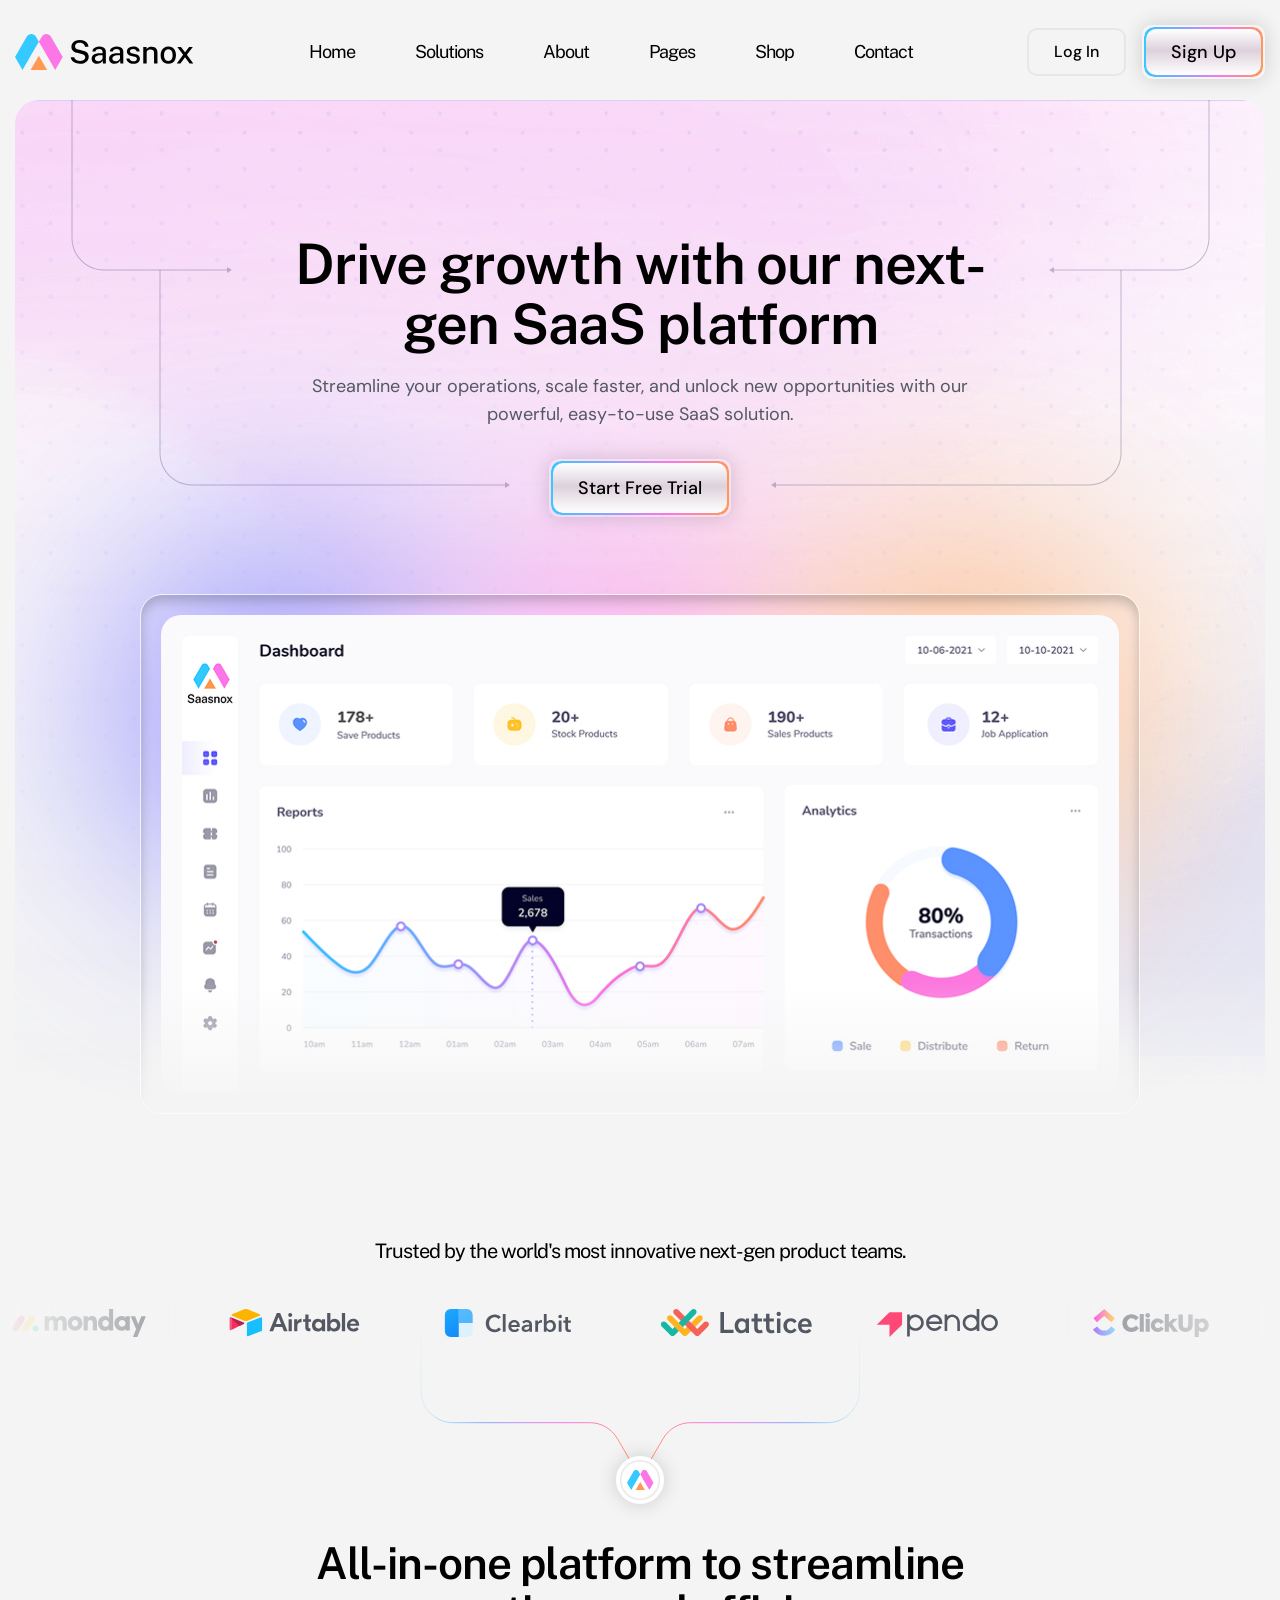
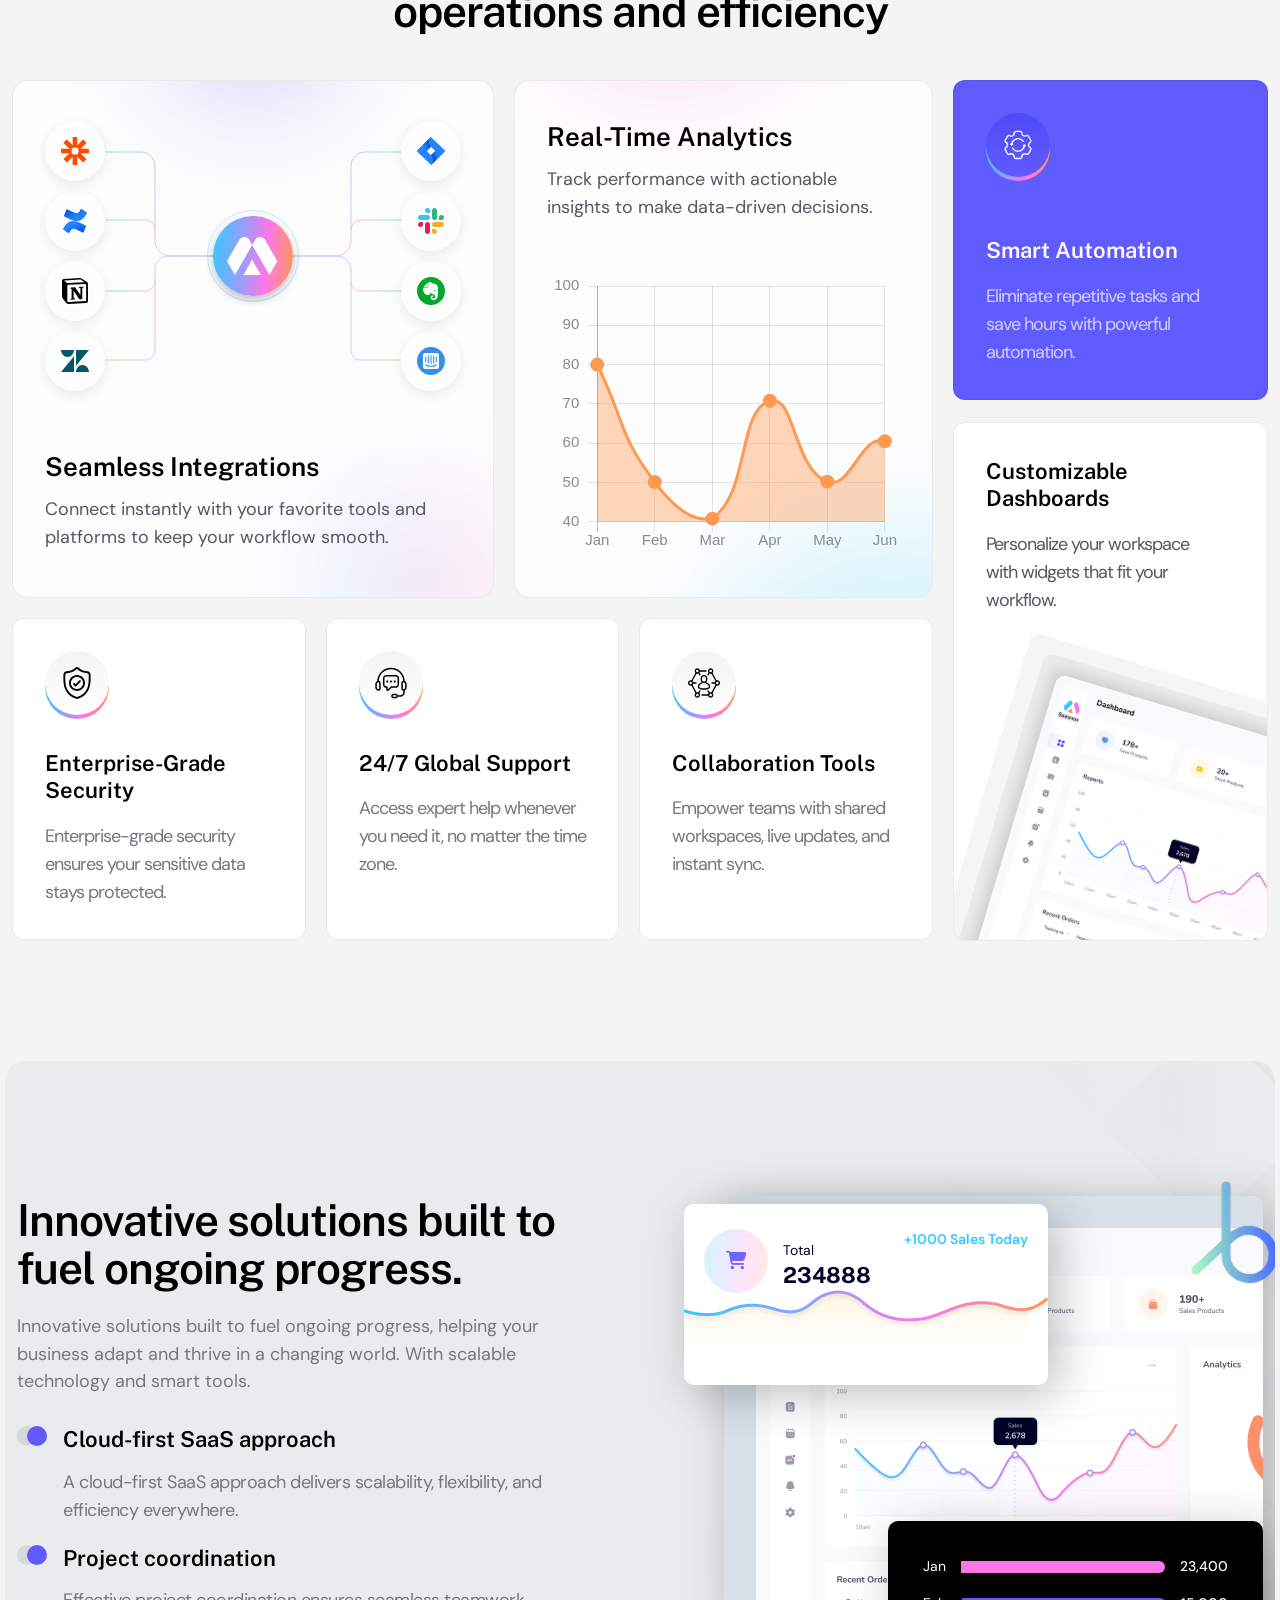
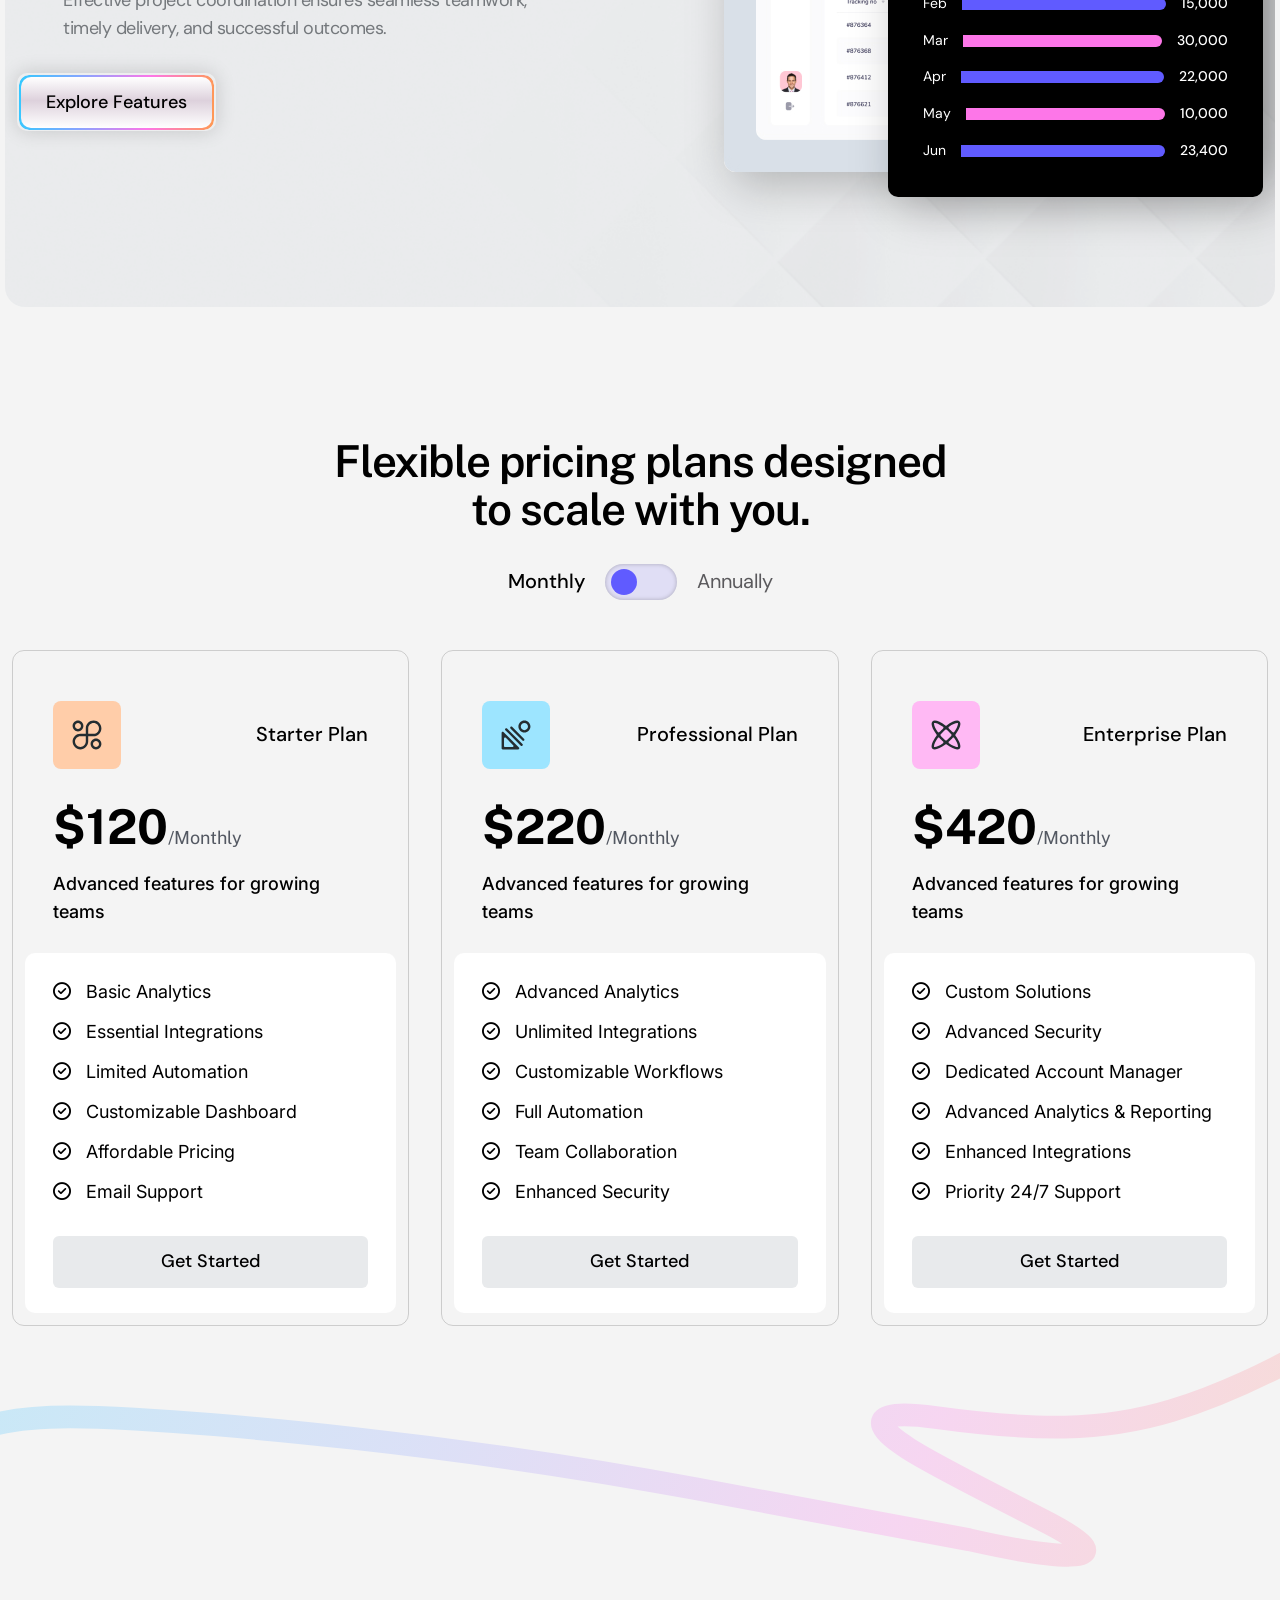
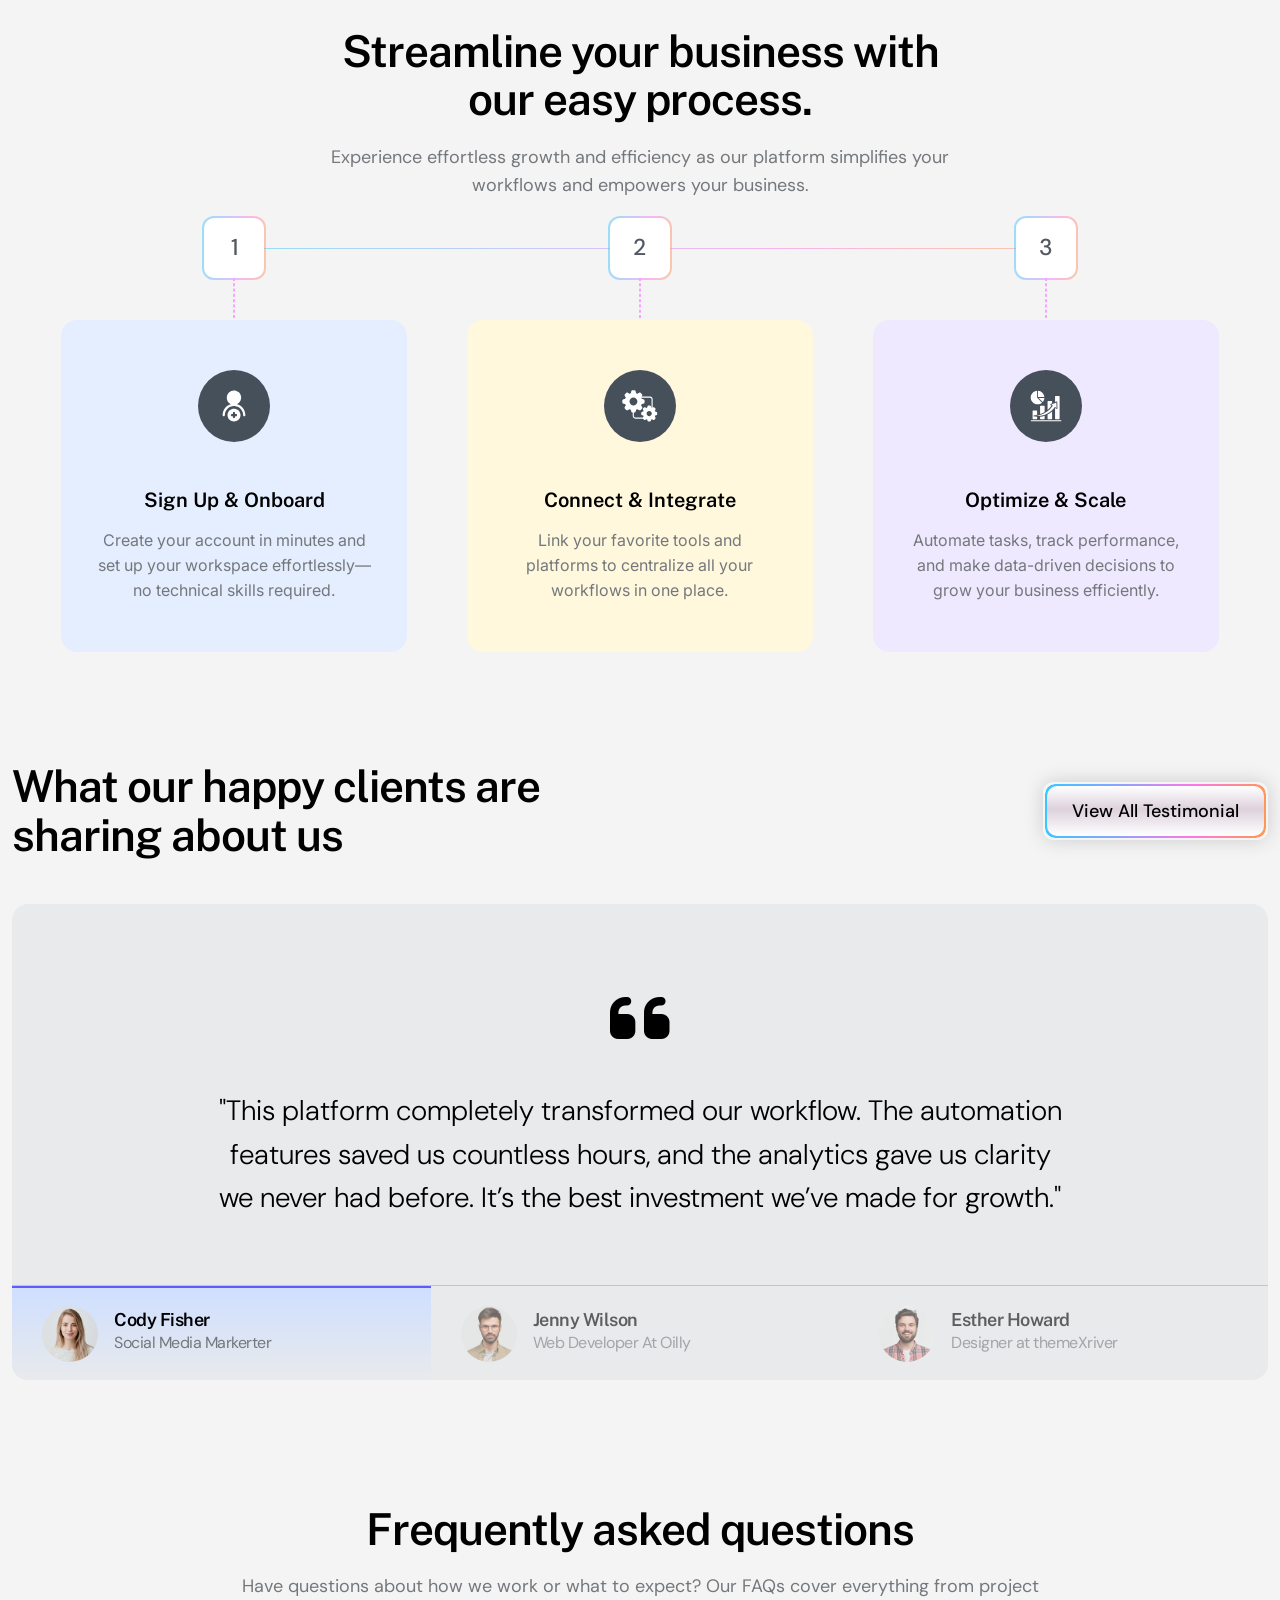
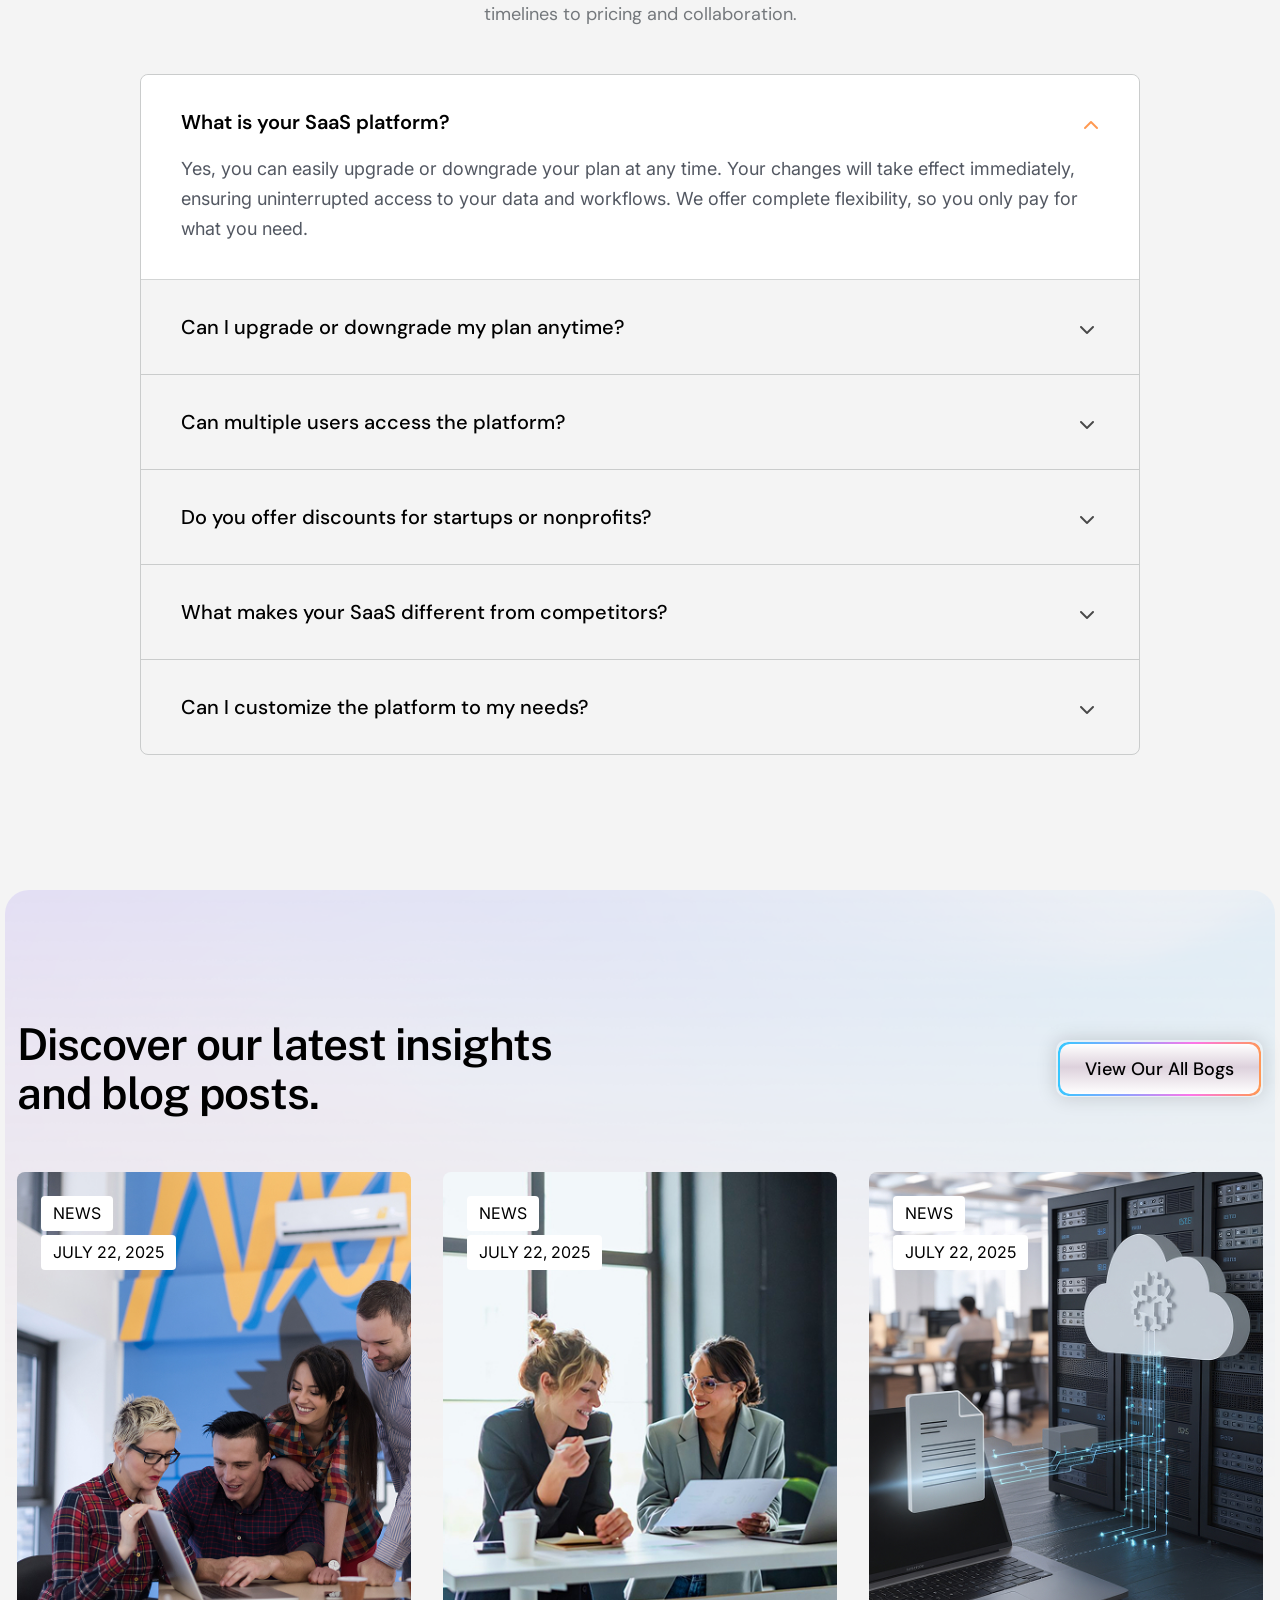
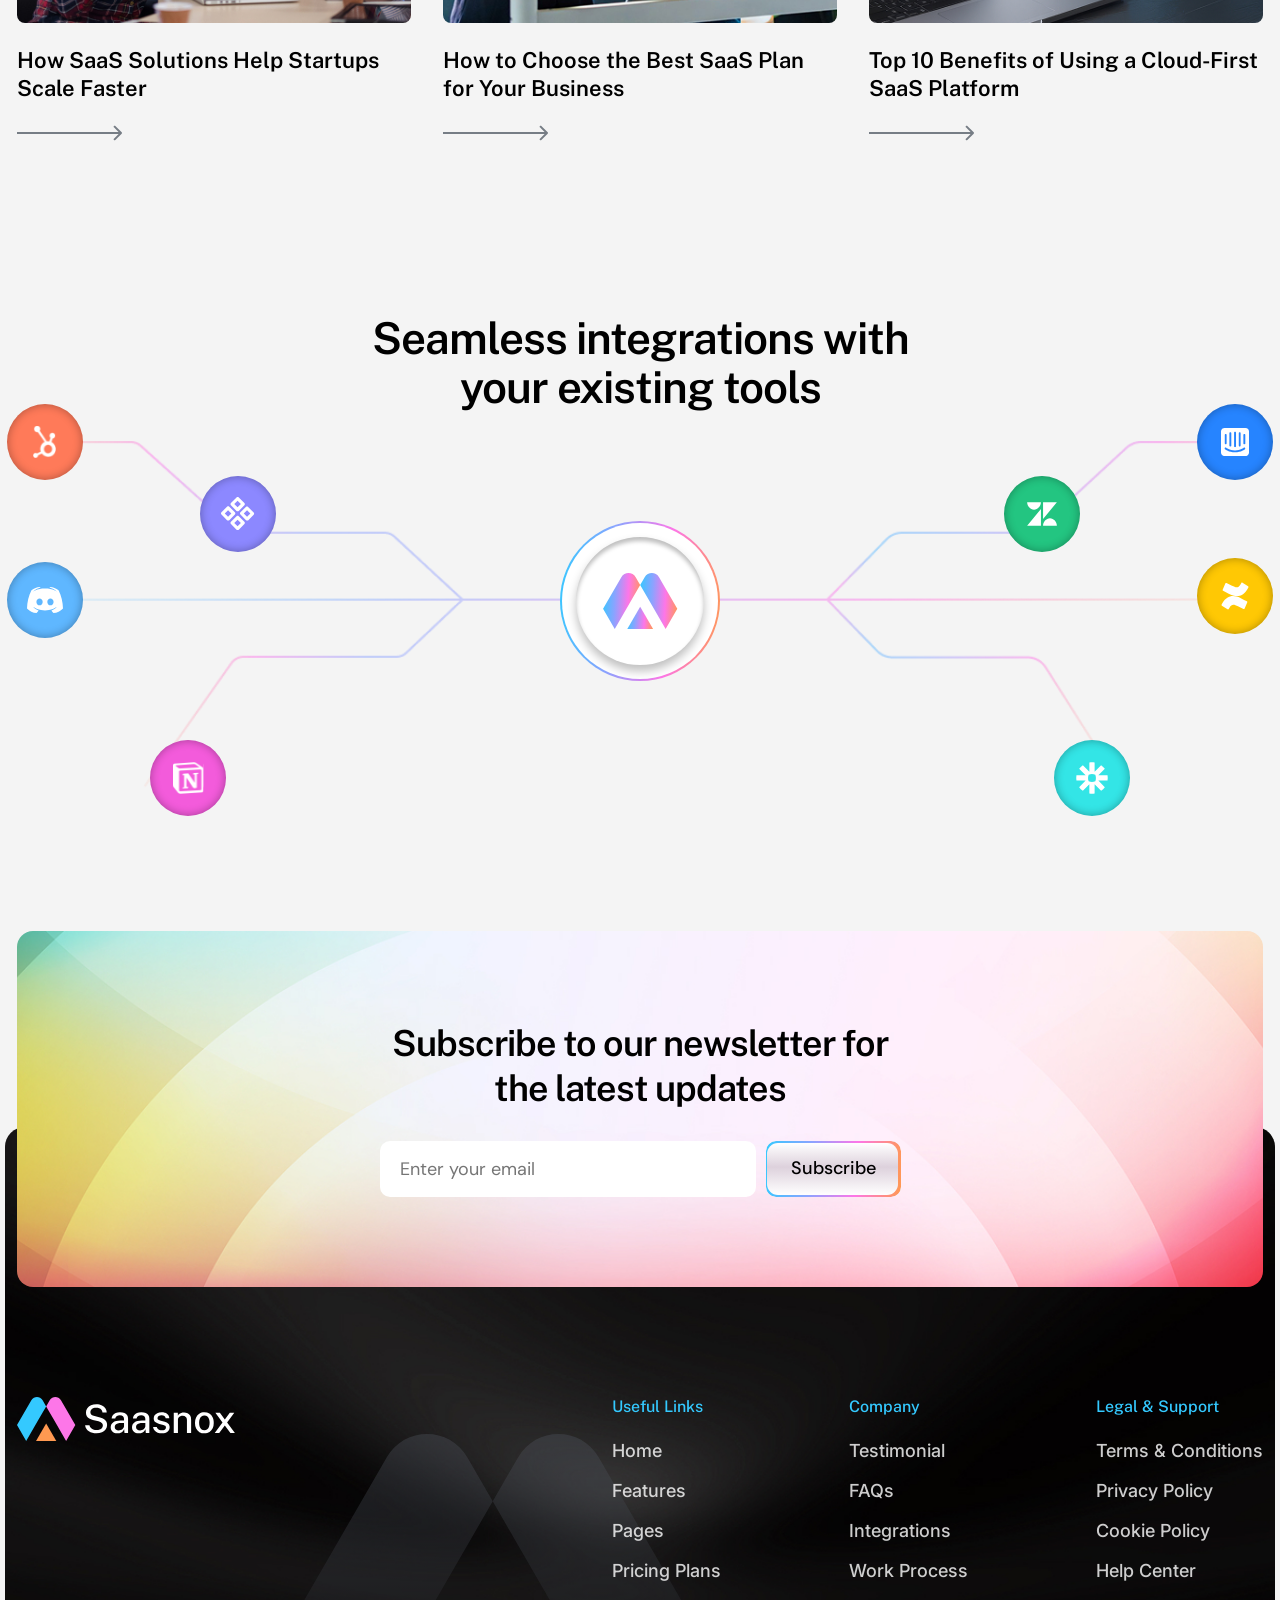
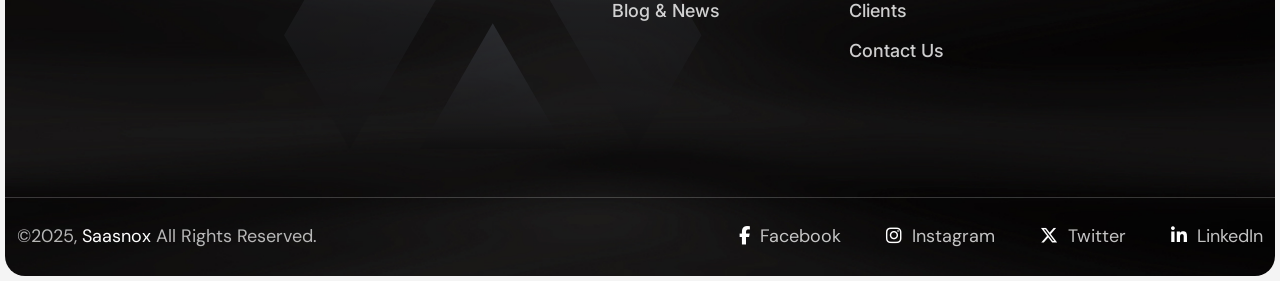
==== commit 64fc90d5: "80% 80%" ====
--- a/index.html
+++ b/index.html
@@ -131,12 +131,10 @@
 			</div>
 			<div class="sn-hero-shape1 text-center position-absolute">
 				<svg width="1139" height="388" viewBox="0 0 1139 388" fill="none" xmlns="http://www.w3.org/2000/svg">
-					<svg width="1139" height="388" viewBox="0 0 1139 388" fill="none" xmlns="http://www.w3.org/2000/svg">
-						<path opacity="0.24" d="M161 170L156 167.113V172.887L161 170ZM1 0H0.5V138H1H1.5V0H1ZM33 170V170.5H156.5V170V169.5H33V170ZM1 138H0.5C0.5 155.949 15.0507 170.5 33 170.5V170V169.5C15.603 169.5 1.5 155.397 1.5 138H1Z" fill="#000046"/>
-						<path opacity="0.24" d="M978 170L983 167.113V172.887L978 170ZM1138 0H1138.5V138H1138H1137.5V0H1138ZM1106 170V170.5H982.5V170V169.5H1106V170ZM1138 138H1138.5C1138.5 155.949 1123.95 170.5 1106 170.5V170V169.5C1123.4 169.5 1137.5 155.397 1137.5 138H1138Z" fill="#000046"/>
-						<path opacity="0.24" d="M439 385L434 382.113V387.887L439 385ZM89 170H88.5V353H89H89.5V170H89ZM121 385V385.5H434.5V385V384.5H121V385ZM89 353H88.5C88.5 370.949 103.051 385.5 121 385.5V385V384.5C103.603 384.5 89.5 370.397 89.5 353H89Z" fill="#000046"/>
-						<path opacity="0.24" d="M700 385L705 382.113V387.887L700 385ZM1050 170H1050.5V353H1050H1049.5V170H1050ZM1018 385V385.5H704.5V385V384.5H1018V385ZM1050 353H1050.5C1050.5 370.949 1035.95 385.5 1018 385.5V385V384.5C1035.4 384.5 1049.5 370.397 1049.5 353H1050Z" fill="#000046"/>
-					</svg>
+					<path opacity="0.24" d="M161 170L156 167.113V172.887L161 170ZM1 0H0.5V138H1H1.5V0H1ZM33 170V170.5H156.5V170V169.5H33V170ZM1 138H0.5C0.5 155.949 15.0507 170.5 33 170.5V170V169.5C15.603 169.5 1.5 155.397 1.5 138H1Z" fill="#000046"/>
+					<path opacity="0.24" d="M978 170L983 167.113V172.887L978 170ZM1138 0H1138.5V138H1138H1137.5V0H1138ZM1106 170V170.5H982.5V170V169.5H1106V170ZM1138 138H1138.5C1138.5 155.949 1123.95 170.5 1106 170.5V170V169.5C1123.4 169.5 1137.5 155.397 1137.5 138H1138Z" fill="#000046"/>
+					<path opacity="0.24" d="M439 385L434 382.113V387.887L439 385ZM89 170H88.5V353H89H89.5V170H89ZM121 385V385.5H434.5V385V384.5H121V385ZM89 353H88.5C88.5 370.949 103.051 385.5 121 385.5V385V384.5C103.603 384.5 89.5 370.397 89.5 353H89Z" fill="#000046"/>
+					<path opacity="0.24" d="M700 385L705 382.113V387.887L700 385ZM1050 170H1050.5V353H1050H1049.5V170H1050ZM1018 385V385.5H704.5V385V384.5H1018V385ZM1050 353H1050.5C1050.5 370.949 1035.95 385.5 1018 385.5V385V384.5C1035.4 384.5 1049.5 370.397 1049.5 353H1050Z" fill="#000046"/>
 				</svg>
 			</div>
 			<div class="sn-hero-text mb- text-center headline pera-content">
@@ -922,9 +920,9 @@
 
 <!-- Start of Testimonial section
 	============================================= -->
-	<section id="sn-testi" class="sn-testi-sec pb-140">
+	<section id="sn-testi" class="sn-testi-sec pb-125">
 		<div class="container">
-			<div class="sn-testi-top d-flex justify-content-between align-items-center">
+			<div class="sn-testi-top flex-wrap d-flex justify-content-between align-items-center">
 				<div class="sn-sec-title headline">
 					<h2 class="sec_title">What our happy clients are sharing about us</h2>
 				</div>
@@ -942,7 +940,57 @@
 								<div class="item-icon">
 									<i class="fa-solid fa-quote-left"></i>
 								</div>
-								<div class="item-text">
+								<div class="item-text sn_line_split">
+									"This platform completely transformed our workflow. The automation features saved us countless hours, and the analytics gave us clarity we never had before. It’s the best investment we’ve made for growth."
+								</div>
+							</div>
+						</div>
+						<div class="swiper-slide">
+							<div class="sn-testi-item text-center">
+								<div class="item-icon">
+									<i class="fa-solid fa-quote-left"></i>
+								</div>
+								<div class="item-text sn_line_split">
+									"This platform completely transformed our workflow. The automation features saved us countless hours, and the analytics gave us clarity we never had before. It’s the best investment we’ve made for growth."
+								</div>
+							</div>
+						</div>
+						<div class="swiper-slide">
+							<div class="sn-testi-item text-center">
+								<div class="item-icon">
+									<i class="fa-solid fa-quote-left"></i>
+								</div>
+								<div class="item-text sn_line_split">
+									"This platform completely transformed our workflow. The automation features saved us countless hours, and the analytics gave us clarity we never had before. It’s the best investment we’ve made for growth."
+								</div>
+							</div>
+						</div>
+						<div class="swiper-slide">
+							<div class="sn-testi-item text-center">
+								<div class="item-icon">
+									<i class="fa-solid fa-quote-left"></i>
+								</div>
+								<div class="item-text sn_line_split">
+									"This platform completely transformed our workflow. The automation features saved us countless hours, and the analytics gave us clarity we never had before. It’s the best investment we’ve made for growth."
+								</div>
+							</div>
+						</div>
+						<div class="swiper-slide">
+							<div class="sn-testi-item text-center">
+								<div class="item-icon">
+									<i class="fa-solid fa-quote-left"></i>
+								</div>
+								<div class="item-text sn_line_split">
+									"This platform completely transformed our workflow. The automation features saved us countless hours, and the analytics gave us clarity we never had before. It’s the best investment we’ve made for growth."
+								</div>
+							</div>
+						</div>
+						<div class="swiper-slide">
+							<div class="sn-testi-item text-center">
+								<div class="item-icon">
+									<i class="fa-solid fa-quote-left"></i>
+								</div>
+								<div class="item-text sn_line_split">
 									"This platform completely transformed our workflow. The automation features saved us countless hours, and the analytics gave us clarity we never had before. It’s the best investment we’ve made for growth."
 								</div>
 							</div>
@@ -962,13 +1010,417 @@
 								</div>
 							</div>
 						</div>
+						<div class="swiper-slide">
+							<div class="sn-tst-thumb-item d-flex align-items-center">
+								<div class="item-img">
+									<img src="assets/img/testimonial/tst2.jpg" alt="">
+								</div>
+								<div class="item-text headline">
+									<h3>Jenny Wilson</h3>
+									<span>Web Developer At Oilly</span>
+								</div>
+							</div>
+						</div>
+						<div class="swiper-slide">
+							<div class="sn-tst-thumb-item d-flex align-items-center">
+								<div class="item-img">
+									<img src="assets/img/testimonial/tst3.jpg" alt="">
+								</div>
+								<div class="item-text headline">
+									<h3>Esther Howard</h3>
+									<span>Designer at themeXriver</span>
+								</div>
+							</div>
+						</div>
+						<div class="swiper-slide">
+							<div class="sn-tst-thumb-item d-flex align-items-center">
+								<div class="item-img">
+									<img src="assets/img/testimonial/tst4.jpg" alt="">
+								</div>
+								<div class="item-text headline">
+									<h3>Albert Flores</h3>
+									<span>Developer at themeXriver</span>
+								</div>
+							</div>
+						</div>
+						<div class="swiper-slide">
+							<div class="sn-tst-thumb-item d-flex align-items-center">
+								<div class="item-img">
+									<img src="assets/img/testimonial/tst5.jpg" alt="">
+								</div>
+								<div class="item-text headline">
+									<h3>Cody Fisher</h3>
+									<span>Social Media Markerter</span>
+								</div>
+							</div>
+						</div>
+						<div class="swiper-slide">
+							<div class="sn-tst-thumb-item d-flex align-items-center">
+								<div class="item-img">
+									<img src="assets/img/testimonial/tst6.jpg" alt="">
+								</div>
+								<div class="item-text headline">
+									<h3>Cody Fisher</h3>
+									<span>Social Media Markerter</span>
+								</div>
+							</div>
+						</div>
 					</div>
 				</div>
 			</div>
 		</div>
 	</section>
 <!-- End of Testimonial section
+	============================================= -->
+
+
+<!-- Start of Faq section
+	============================================= -->
+	<section id="sn-faq" class="sn-faq-sec pb-135">
+		<div class="container">
+			<div class="sn-sec-title text-center headline">
+				<h2 class="sec_title">Frequently asked questions</h2>
+				<p>Have questions about how we work or what to expect? Our FAQs cover everything from project timelines to pricing and collaboration.</p>
+			</div>
+			<div class="sn-faq-content">
+				<div class="accordion" id="accordionExample_31">
+					<div class="accordion-item faq_active  wow fadeInUp"  data-wow-delay="300ms" data-wow-duration="1000ms">
+						<h2 class="accordion-header" id="heading10">
+							<button class="accordion-button" type="button" data-bs-toggle="collapse" data-bs-target="#collapse10" aria-expanded="true" aria-controls="collapse10">
+								<span>What is your SaaS platform?</span>
+							</button>
+						</h2>
+						<div id="collapse10" class="accordion-collapse collapse show" aria-labelledby="heading10" data-bs-parent="#accordionExample_31">
+							<div class="accordion-body ">
+								<div class="bi-faq-text">
+									Yes, you can easily upgrade or downgrade your plan at any time. Your changes will take effect immediately, ensuring uninterrupted access to your data and workflows. We offer complete flexibility, so you only pay for what you need.  
+								</div>
+							</div>
+						</div>
+					</div>
+					<div class="accordion-item  wow fadeInUp"  data-wow-delay="400ms" data-wow-duration="1000ms">
+						<h2 class="accordion-header" id="heading13">
+							<button class="accordion-button collapsed" type="button" data-bs-toggle="collapse" data-bs-target="#collapse13" aria-expanded="false" aria-controls="collapse13">
+								<span>Can I upgrade or downgrade my plan anytime?</span>
+							</button>
+						</h2>
+						<div id="collapse13" class="accordion-collapse collapse" aria-labelledby="heading13" data-bs-parent="#accordionExample_31">
+							<div class="accordion-body ">
+								<div class="bi-faq-text">
+									Yes, you can easily upgrade or downgrade your plan at any time. Your changes will take effect immediately, ensuring uninterrupted access to your data and workflows. We offer complete flexibility, so you only pay for what you need. 
+								</div>
+							</div>
+						</div>
+					</div>
+					<div class="accordion-item  wow fadeInUp"  data-wow-delay="500ms" data-wow-duration="1000ms">
+						<h2 class="accordion-header" id="heading14">
+							<button class="accordion-button collapsed" type="button" data-bs-toggle="collapse" data-bs-target="#collapse14" aria-expanded="false" aria-controls="collapse14">
+								<span>Can multiple users access the platform?</span>
+							</button>
+						</h2>
+						<div id="collapse14" class="accordion-collapse collapse" aria-labelledby="heading14" data-bs-parent="#accordionExample_31">
+							<div class="accordion-body ">
+								<div class="bi-faq-text">
+									Yes, you can easily upgrade or downgrade your plan at any time. Your changes will take effect immediately, ensuring uninterrupted access to your data and workflows. We offer complete flexibility, so you only pay for what you need. 
+								</div>
+							</div>
+						</div>
+					</div>
+					<div class="accordion-item   wow fadeInUp"  data-wow-delay="600ms" data-wow-duration="1000ms">
+						<h2 class="accordion-header" id="heading88">
+							<button class="accordion-button collapsed" type="button" data-bs-toggle="collapse" data-bs-target="#collapse88" aria-expanded="true" aria-controls="collapse88">
+								<span>Do you offer discounts for startups or nonprofits?</span>
+							</button>
+						</h2>
+						<div id="collapse88" class="accordion-collapse collapse" aria-labelledby="heading88" data-bs-parent="#accordionExample_31">
+							<div class="accordion-body">
+								<div class="bi-faq-text">
+									Yes, you can easily upgrade or downgrade your plan at any time. Your changes will take effect immediately, ensuring uninterrupted access to your data and workflows. We offer complete flexibility, so you only pay for what you need.  
+								</div>
+							</div>
+						</div>
+					</div>
+					<div class="accordion-item  wow fadeInUp"  data-wow-delay="700ms" data-wow-duration="1000ms">
+						<h2 class="accordion-header" id="heading89">
+							<button class="accordion-button collapsed" type="button" data-bs-toggle="collapse" data-bs-target="#collapse89" aria-expanded="false" aria-controls="collapse89">
+								<span>What makes your SaaS different from competitors?</span>
+							</button>
+						</h2>
+						<div id="collapse89" class="accordion-collapse collapse" aria-labelledby="heading89" data-bs-parent="#accordionExample_31">
+							<div class="accordion-body ">
+								<div class="bi-faq-text">
+									Yes, you can easily upgrade or downgrade your plan at any time. Your changes will take effect immediately, ensuring uninterrupted access to your data and workflows. We offer complete flexibility, so you only pay for what you need. 
+								</div>
+							</div>
+						</div>
+					</div>
+					<div class="accordion-item  wow fadeInUp"  data-wow-delay="700ms" data-wow-duration="1000ms">
+						<h2 class="accordion-header" id="heading90">
+							<button class="accordion-button collapsed" type="button" data-bs-toggle="collapse" data-bs-target="#collapse90" aria-expanded="false" aria-controls="collapse90">
+								<span>Can I customize the platform to my needs?</span>
+							</button>
+						</h2>
+						<div id="collapse90" class="accordion-collapse collapse" aria-labelledby="heading90" data-bs-parent="#accordionExample_31">
+							<div class="accordion-body ">
+								<div class="bi-faq-text">
+									Yes, you can easily upgrade or downgrade your plan at any time. Your changes will take effect immediately, ensuring uninterrupted access to your data and workflows. We offer complete flexibility, so you only pay for what you need. 
+								</div>
+							</div>
+						</div>
+					</div>
+				</div>
+			</div>
+		</div>
+	</section>
+<!-- End of Faq section
 	============================================= -->	
+
+<!-- Start of Blog section
+	============================================= -->
+	<section id="sn-blog" class="sn-blog-sec">
+		<div class="sn-blog-wrap pt-130 pb-120 position-relative">
+			<span class="sn-blog-bg position-absolute img-cover"><img src="assets/img/bg/blog-bg.png" alt=""></span>
+			<div class="container">
+				<div class="sn-testi-top flex-wrap d-flex justify-content-between align-items-center">
+					<div class="sn-sec-title headline">
+						<h2 class="sec_title">Discover our latest
+						insights and blog posts.</h2>
+					</div>
+					<div class="sn-btn1">
+						<a href="#">
+							<span>View Our All Bogs</span>
+						</a>
+					</div>
+				</div>
+				<div class="ra-blog3-content mt-55">
+					<div class="row justify-content-center">
+						<div class="col-lg-4 col-md-6">
+							<div class="ra-blog-item3">
+								<div class="item-img-meta position-relative">
+									<div class="item-img">
+										<img src="assets/img/blog/blg1.jpg" alt="">
+									</div>
+									<div class="item-meta text-uppercase">
+										<span><a href="#">news</a></span>
+										<span><a href="#">July 22, 2025</a></span>
+									</div>
+								</div>
+								<div class="item-text headline">
+									<h3 class="blog_title href-underline"><a href="#">How SaaS Solutions Help Startups Scale Faster</a></h3>
+									<a class="read_more" href="#">
+										<span>Read More</span>
+										<svg width="105" height="16" viewBox="0 0 105 16" fill="none" xmlns="http://www.w3.org/2000/svg">
+											<path opacity="0.72" d="M104.707 8.70711C105.098 8.31658 105.098 7.68342 104.707 7.29289L98.3431 0.928932C97.9526 0.538408 97.3195 0.538408 96.9289 0.928932C96.5384 1.31946 96.5384 1.95262 96.9289 2.34315L102.586 8L96.9289 13.6569C96.5384 14.0474 96.5384 14.6805 96.9289 15.0711C97.3195 15.4616 97.9526 15.4616 98.3431 15.0711L104.707 8.70711ZM0 8V9H104V8V7H0V8Z" fill="#46505B"/>
+										</svg>
+									</a>
+								</div>
+							</div>
+						</div>
+						<div class="col-lg-4 col-md-6">
+							<div class="ra-blog-item3">
+								<div class="item-img-meta position-relative">
+									<div class="item-img">
+										<img src="assets/img/blog/blg2.jpg" alt="">
+									</div>
+									<div class="item-meta text-uppercase">
+										<span><a href="#">news</a></span>
+										<span><a href="#">July 22, 2025</a></span>
+									</div>
+								</div>
+								<div class="item-text headline">
+									<h3 class="blog_title href-underline"><a href="#">How to Choose the Best SaaS Plan 
+									for Your Business</a></h3>
+									<a class="read_more" href="#">
+										<span>Read More</span>
+										<svg width="105" height="16" viewBox="0 0 105 16" fill="none" xmlns="http://www.w3.org/2000/svg">
+											<path opacity="0.72" d="M104.707 8.70711C105.098 8.31658 105.098 7.68342 104.707 7.29289L98.3431 0.928932C97.9526 0.538408 97.3195 0.538408 96.9289 0.928932C96.5384 1.31946 96.5384 1.95262 96.9289 2.34315L102.586 8L96.9289 13.6569C96.5384 14.0474 96.5384 14.6805 96.9289 15.0711C97.3195 15.4616 97.9526 15.4616 98.3431 15.0711L104.707 8.70711ZM0 8V9H104V8V7H0V8Z" fill="#46505B"/>
+										</svg>
+									</a>
+								</div>
+							</div>
+						</div>
+						<div class="col-lg-4 col-md-6">
+							<div class="ra-blog-item3">
+								<div class="item-img-meta position-relative">
+									<div class="item-img">
+										<img src="assets/img/blog/blg3.jpg" alt="">
+									</div>
+									<div class="item-meta text-uppercase">
+										<span><a href="#">news</a></span>
+										<span><a href="#">July 22, 2025</a></span>
+									</div>
+								</div>
+								<div class="item-text headline">
+									<h3 class="blog_title href-underline"><a href="#">Top 10 Benefits of Using a Cloud-First SaaS Platform</a></h3>
+									<a class="read_more" href="#">
+										<span>Read More</span>
+										<svg width="105" height="16" viewBox="0 0 105 16" fill="none" xmlns="http://www.w3.org/2000/svg">
+											<path opacity="0.72" d="M104.707 8.70711C105.098 8.31658 105.098 7.68342 104.707 7.29289L98.3431 0.928932C97.9526 0.538408 97.3195 0.538408 96.9289 0.928932C96.5384 1.31946 96.5384 1.95262 96.9289 2.34315L102.586 8L96.9289 13.6569C96.5384 14.0474 96.5384 14.6805 96.9289 15.0711C97.3195 15.4616 97.9526 15.4616 98.3431 15.0711L104.707 8.70711ZM0 8V9H104V8V7H0V8Z" fill="#46505B"/>
+										</svg>
+									</a>
+								</div>
+							</div>
+						</div>
+					</div>
+				</div>
+			</div>
+		</div>
+	</section>
+<!-- End of Blog section
+	============================================= -->	
+
+
+<!-- Start of Tools section
+	============================================= -->
+	<section id="sn-tools" class="sn-tools-sec pb-130">
+		<div class="container">
+			<div class="sn-sec-title text-center headline">
+				<h2 class="sec_title">Seamless integrations with your existing tools</h2>
+			</div>
+			<div class="sn-tools-content position-relative mt-30">
+				<div class="sn-tools-left">
+					<div class="sn-tl-icon d-flex justify-content-center align-items-center">
+						<i><img src="assets/img/icon/ic13.svg" alt=""></i>
+					</div>
+					<div class="sn-tl-icon d-flex justify-content-center align-items-center">
+						<i><img src="assets/img/icon/ic14.svg" alt=""></i>
+					</div>
+					<div class="sn-tl-icon d-flex justify-content-center align-items-center">
+						<i><img src="assets/img/icon/ic15.svg" alt=""></i>
+					</div>
+					<div class="sn-tl-icon d-flex justify-content-center align-items-center">
+						<i><img src="assets/img/icon/ic16.svg" alt=""></i>
+					</div>
+				</div>
+				<div class="sn-tools-shape img-cover text-center">
+					<img src="assets/img/shape/shape8.png" alt="">
+				</div>
+				<div class="sn-tools-logo d-flex align-items-center position-absolute">
+					<a class="d-flex align-items-center justify-content-center" href="#"><i><img src="assets/img/icon/ic21.svg" alt=""></i></a>
+				</div>
+				<div class="sn-tools-right">
+					<div class="sn-tl-icon d-flex justify-content-center align-items-center">
+						<i><img src="assets/img/icon/ic17.svg" alt=""></i>
+					</div>
+					<div class="sn-tl-icon d-flex justify-content-center align-items-center">
+						<i><img src="assets/img/icon/ic18.svg" alt=""></i>
+					</div>
+					<div class="sn-tl-icon d-flex justify-content-center align-items-center">
+						<i><img src="assets/img/icon/ic19.svg" alt=""></i>
+					</div>
+					<div class="sn-tl-icon d-flex justify-content-center align-items-center">
+						<i><img src="assets/img/icon/ic20.svg" alt=""></i>
+					</div>
+				</div>
+			</div>
+		</div>
+	</section>
+<!-- End of Tools section
+	============================================= -->	
+
+
+<!-- Start of Footer section
+	============================================= -->
+	<footer id="sn-ftr" class="sn-ftr-sec">
+		<div class="container">
+			<div class="sn-ftr-newsletter text-center  headline" data-background="assets/img/bg/news-bg.jpg">
+				<h3>Subscribe to our newsletter for the latest updates</h3>
+				<div class="newsletter-form d-flex flex-wrap justify-content-center">
+					<input type="text" placeholder="Enter your email">
+					<button><span>Subscribe</span></button>
+				</div>
+			</div>
+		</div>
+		<div class="sn-ftr-widget-area position-relative " data-background="assets/img/bg/ftr-bg.jpg">
+			<span class="sn-ftr-icon position-absolute">
+				<svg width="418" height="315" viewBox="0 0 418 315" fill="none" xmlns="http://www.w3.org/2000/svg">
+					<g opacity="0.36">
+						<path fill-rule="evenodd" clip-rule="evenodd" d="M157.361 156.207L208.732 67.2368L183.407 23.3765C165.416 -7.78435 120.674 -7.78435 102.668 23.3765L0 201.214L65.7019 314.995L157.361 156.207Z" fill="url(#paint0_linear_1_3439)"/>
+						<path fill-rule="evenodd" clip-rule="evenodd" d="M281.331 315.001H136.14L208.735 189.255L281.331 315.001Z" fill="url(#paint1_linear_1_3439)"/>
+						<path fill-rule="evenodd" clip-rule="evenodd" d="M260.107 156.212L208.736 67.242L234.061 23.3817C252.037 -7.79388 296.794 -7.79388 314.8 23.3817L417.483 201.219L351.781 315L260.107 156.212Z" fill="url(#paint2_linear_1_3439)"/>
+					</g>
+					<defs>
+						<linearGradient id="paint0_linear_1_3439" x1="104.366" y1="0.00585937" x2="104.366" y2="314.995" gradientUnits="userSpaceOnUse">
+							<stop stop-color="#535862"/>
+							<stop offset="1" stop-color="#0E0D0E"/>
+						</linearGradient>
+						<linearGradient id="paint1_linear_1_3439" x1="208.735" y1="189.255" x2="208.735" y2="315.001" gradientUnits="userSpaceOnUse">
+							<stop stop-color="#535862"/>
+							<stop offset="1" stop-color="#0E0D0E"/>
+						</linearGradient>
+						<linearGradient id="paint2_linear_1_3439" x1="313.109" y1="0" x2="313.109" y2="315" gradientUnits="userSpaceOnUse">
+							<stop stop-color="#535862"/>
+							<stop offset="1" stop-color="#0E0D0E"/>
+						</linearGradient>
+					</defs>
+				</svg>
+			</span>
+			<div class="container">
+				<div class="sn-ftr-widget-wrap pb-120 d-flex justify-content-between">
+					<div class="sn-ftr-logo">
+						<div class="brand-logo">
+							<a href="#"><img src="assets/img/logo/logo2.svg" alt=""></a>
+						</div>
+					</div>
+					<div class="sn-ftr-menu-widget d-flex">
+						<div class="sn-ftr-widget headline ul-li-block">
+							<div class="menu-widget">
+								<h3 class="widget-title">Useful Links</h3>
+								<ul>
+									<li><a href="#">Home</a></li>
+									<li><a href="#">Features</a></li>
+									<li><a href="#">Pages</a></li>
+									<li><a href="#">Pricing Plans</a></li>
+									<li><a href="#">Blog & News</a></li>
+								</ul>
+							</div>
+						</div>
+						<div class="sn-ftr-widget headline ul-li-block">
+							<div class="menu-widget">
+								<h3 class="widget-title">Company </h3>
+								<ul>
+									<li><a href="#">Testimonial</a></li>
+									<li><a href="#">FAQs</a></li>
+									<li><a href="#">Integrations</a></li>
+									<li><a href="#">Work Process</a></li>
+									<li><a href="#">Clients</a></li>
+									<li><a href="#">Contact Us</a></li>
+								</ul>
+							</div>
+						</div>
+						<div class="sn-ftr-widget headline ul-li-block">
+							<div class="menu-widget">
+								<h3 class="widget-title">Legal & Support</h3>
+								<ul>
+									<li><a href="#">Terms & Conditions</a></li>
+									<li><a href="#">Privacy Policy</a></li>
+									<li><a href="#">Cookie Policy</a></li>
+									<li><a href="#">Help Center</a></li>
+								</ul>
+							</div>
+						</div>
+					</div>
+				</div>
+			</div>
+			<div class="sn-ftr-copyright">
+				<div class="container">
+					<div class="sn-ftr-copyright-wrap pera-content d-flex justify-content-between">
+						<p>©2025, <a href="#"> Saasnox</a> All Rights Reserved.</p>
+						<div class="sn-copyright-social">
+							<a href="#"><i class="fa-brands fa-facebook-f"></i> Facebook</a>
+							<a href="#"><i class="fa-brands fa-instagram"></i> Instagram</a>
+							<a href="#"><i class="fa-brands fa-x-twitter"></i> Twitter</a>
+							<a href="#"><i class="fa-brands fa-linkedin-in"></i> LinkedIn</a>
+						</div>
+					</div>
+				</div>
+			</div>
+		</div>
+	</footer>
+<!-- End of Footer section
+	============================================= -->	
+
+
 
 	<!-- For Js Library -->
 	<script src="assets/js/jquery-3.7.0.min.js"></script>
--- a/assets/css/style.css
+++ b/assets/css/style.css
@@ -11,12 +11,13 @@
 /*=========
 Font load
 ===========*/
-@import url("https://fonts.googleapis.com/css2?family=DM+Sans:ital,opsz,wght@0,9..40,100..1000;1,9..40,100..1000&family=Public+Sans:ital,wght@0,100..900;1,100..900&display=swap");
+@import url("https://fonts.googleapis.com/css2?family=DM+Sans:ital,opsz,wght@0,9..40,100..1000;1,9..40,100..1000&family=Inter:ital,opsz,wght@0,14..32,100..900;1,14..32,100..900&family=Public+Sans:ital,wght@0,100..900;1,100..900&display=swap");
 :root {
   --sn-body-color: #74787C;
   --sn-black1: #000000;
   --sn-heading: "Public Sans", sans-serif;
   --sn-body-font: "DM Sans", sans-serif;
+  --sn-inter: "Inter", sans-serif;
   --sn-prime-c: #683BF2;
   --cube-1: cubic-bezier(0.55, 0.085, 0, 0.99);
   --cube-2: all .25s cubic-bezier(.645,.045,.355,1);
@@ -407,7 +408,7 @@
 }
 
 .sn-scrollup {
-  color: #fff;
+  color: #000;
   width: 70px;
   right: 20px;
   z-index: 5;
@@ -418,8 +419,8 @@
   position: fixed;
   font-weight: 700;
   line-height: 72px;
-  background: var(--sn-prime-c1);
   clip-path: polygon(50% 0%, 0% 100%, 100% 100%);
+  background: linear-gradient(94.57deg, #34C9FF 0%, #8BA3FF 33.06%, #FD76E8 66.11%, #FF9951 100%);
 }
 .sn-scrollup i {
   color: #fff;
@@ -562,6 +563,9 @@
   list-style: none;
   padding: 0;
   z-index: 1;
+  display: -webkit-box;
+  display: -ms-flexbox;
+  display: flex;
 }
 
 .tx-tab-btn .nav-tabs .nav-item.show .nav-link,
@@ -594,6 +598,7 @@
 }
 .sn-btn1 a {
   z-index: 1;
+  padding: 2px;
   overflow: hidden;
   font-weight: 500;
   position: relative;
@@ -606,14 +611,14 @@
   position: relative;
 }
 .sn-btn1 a span:after {
-  top: 2px;
-  left: 1.5px;
+  top: 0px;
+  left: 0px;
   z-index: -1;
+  width: 100%;
   content: "";
+  height: 100%;
   position: absolute;
-  border-radius: 11px;
-  width: calc(100% - 4px);
-  height: calc(100% - 4px);
+  border-radius: 10px;
   background: -webkit-gradient(linear, left top, left bottom, from(#FFFFFF), color-stop(46.15%, #DDD1DC), to(#FFFFFF));
   background: linear-gradient(180deg, #FFFFFF 0%, #DDD1DC 46.15%, #FFFFFF 100%);
 }
@@ -643,8 +648,33 @@
 .sn-sec-title .sec_title {
   font-size: 44px;
   font-weight: 600;
+  line-height: 1.1;
   letter-spacing: -1px;
-  line-height: 1.1;
+}
+@media only screen and (min-width: 768px) and (max-width: 991px) {
+  .sn-sec-title .sec_title {
+    font-size: 40px;
+  }
+}
+@media only screen and (min-width: 576px) and (max-width: 767px) {
+  .sn-sec-title .sec_title {
+    font-size: 38px;
+  }
+}
+@media only screen and (min-width: 481px) and (max-width: 575px) {
+  .sn-sec-title .sec_title {
+    font-size: 34px;
+  }
+}
+@media (max-width: 480px) {
+  .sn-sec-title .sec_title {
+    font-size: 30px;
+  }
+}
+@media (max-width: 360px) {
+  .sn-sec-title .sec_title {
+    font-size: 26px;
+  }
 }
 .sn-sec-title p {
   padding-top: 20px;
@@ -2231,7 +2261,8 @@
 }
 @media (max-width: 480px) {
   .sn-feature-badge {
-    margin-top: 0;
+    margin-top: 30px;
+    margin-bottom: 15px;
   }
 }
 @media (max-width: 480px) {
@@ -3120,6 +3151,7 @@
 }
 .sn-price-item .item-price p {
   font-weight: 500;
+  font-family: var(--sn-inter);
   color: var(--sn-black1);
 }
 .sn-price-item .item-list-btn {
@@ -3132,6 +3164,7 @@
   color: #000;
   font-size: 18px;
   margin-bottom: 12px;
+  font-family: var(--sn-inter);
 }
 .sn-price-item .item-list-btn li i {
   margin-right: 10px;
@@ -3310,6 +3343,7 @@
 }
 .ra-process3-item .item-card .item-text p {
   font-size: 16px;
+  font-family: var(--sn-inter);
 }
 .ra-process3-item:hover .item-card .item-icon {
   -webkit-animation: ring 1s ease infinite;
@@ -3332,6 +3366,9 @@
 /*---------------------------------------------------- */
 /*Testimonial area*/
 /*----------------------------------------------------*/
+.sn-testi-top {
+  gap: 20px 30px;
+}
 .sn-testi-top .sn-sec-title {
   max-width: 600px;
 }
@@ -3344,22 +3381,65 @@
 }
 
 .sn-testi-item .item-icon {
+  opacity: 0;
   line-height: 1;
   font-size: 68px;
-  margin-bottom: 30px;
+  margin-bottom: 35px;
   color: var(--sn-black1);
+  -webkit-transform: translateY(20px);
+          transform: translateY(20px);
+  -webkit-transition: 1000ms cubic-bezier(0.5, -0.75, 0.3, 2.5);
+  transition: 1000ms cubic-bezier(0.5, -0.75, 0.3, 2.5);
 }
 .sn-testi-item .item-text {
   margin: 0 auto;
   font-size: 28px;
   max-width: 850px;
   font-weight: 300;
+  margin-bottom: 65px;
   color: var(--sn-black1);
+}
+@media only screen and (min-width: 481px) and (max-width: 575px) {
+  .sn-testi-item .item-text {
+    font-size: 24px;
+  }
+}
+@media (max-width: 480px) {
+  .sn-testi-item .item-text {
+    font-size: 20px;
+  }
+}
+.sn-testi-item .item-text .split-line {
+  opacity: 0;
+  -webkit-transform: translateY(20px);
+          transform: translateY(20px);
+  -webkit-transition: 1000ms cubic-bezier(0.5, -0.75, 0.3, 2.5);
+  transition: 1000ms cubic-bezier(0.5, -0.75, 0.3, 2.5);
 }
 
 .sn-tst-thumb-item {
   gap: 16px;
+  z-index: 1;
+  opacity: 0.6;
+  cursor: pointer;
   padding: 18px 30px;
+  position: relative;
+  -webkit-transition: all 500ms ease-in-out;
+  transition: all 500ms ease-in-out;
+  border-top: 2px solid transparent;
+}
+.sn-tst-thumb-item:before {
+  top: 0;
+  left: 0;
+  z-index: -1;
+  width: 100%;
+  height: 0%;
+  content: "";
+  position: absolute;
+  -webkit-transition: all 500ms ease-in-out;
+  transition: all 500ms ease-in-out;
+  background: -webkit-gradient(linear, left top, left bottom, from(#CFDFFF), to(#E8EAEC));
+  background: linear-gradient(180deg, #CFDFFF 0%, #E8EAEC 100%);
 }
 .sn-tst-thumb-item .item-img {
   width: 56px;
@@ -3382,7 +3462,578 @@
   border-top: 1px solid rgba(0, 0, 0, 0.1607843137);
 }
 
+.swiper-slide-thumb-active .sn-tst-thumb-item {
+  opacity: 1;
+  position: relative;
+  border-top: 2px solid #605BFF;
+}
+.swiper-slide-thumb-active .sn-tst-thumb-item:before {
+  height: 100%;
+}
+
+.swiper-slide-active .sn-testi-item .item-icon {
+  opacity: 1;
+  -webkit-transform: translateY(0px);
+          transform: translateY(0px);
+}
+.swiper-slide-active .sn-testi-item .item-text .split-line {
+  opacity: 1;
+  -webkit-transform: translateY(0px);
+          transform: translateY(0px);
+}
+.swiper-slide-active .sn-testi-item .item-text .split-line:nth-child(1) {
+  -webkit-transition-delay: 100ms;
+          transition-delay: 100ms;
+}
+.swiper-slide-active .sn-testi-item .item-text .split-line:nth-child(2) {
+  -webkit-transition-delay: 200ms;
+          transition-delay: 200ms;
+}
+.swiper-slide-active .sn-testi-item .item-text .split-line:nth-child(3) {
+  -webkit-transition-delay: 300ms;
+          transition-delay: 300ms;
+}
+.swiper-slide-active .sn-testi-item .item-text .split-line:nth-child(4) {
+  -webkit-transition-delay: 400ms;
+          transition-delay: 400ms;
+}
+.swiper-slide-active .sn-testi-item .item-text .split-line:nth-child(5) {
+  -webkit-transition-delay: 500ms;
+          transition-delay: 500ms;
+}
+.swiper-slide-active .sn-testi-item .item-text .split-line:nth-child(6) {
+  -webkit-transition-delay: 600ms;
+          transition-delay: 600ms;
+}
+.swiper-slide-active .sn-testi-item .item-text .split-line:nth-child(7) {
+  -webkit-transition-delay: 700ms;
+          transition-delay: 700ms;
+}
+.swiper-slide-active .sn-testi-item .item-text .split-line:nth-child(8) {
+  -webkit-transition-delay: 800ms;
+          transition-delay: 800ms;
+}
+
+/*---------------------------------------------------- */
+/*Faq area*/
+/*----------------------------------------------------*/
+.sn-faq-content {
+  width: 100%;
+  margin: 0 auto;
+  margin-top: 45px;
+  overflow: hidden;
+  max-width: 1000px;
+  border-radius: 8px;
+  border: 1px solid rgba(36, 45, 49, 0.2);
+}
+@media only screen and (min-width: 768px) and (max-width: 991px), only screen and (min-width: 576px) and (max-width: 767px), only screen and (min-width: 481px) and (max-width: 575px), (max-width: 480px) {
+  .sn-faq-content {
+    max-width: 100%;
+  }
+}
+.sn-faq-content .accordion-item,
+.sn-faq-content .accordion-button:not(.collapsed),
+.sn-faq-content .accordion-button {
+  background-color: transparent;
+}
+.sn-faq-content .accordion-item {
+  border: none;
+  padding: 35px 40px;
+  border-bottom: 1px solid rgba(36, 45, 49, 0.2);
+  -webkit-transition: all 500ms ease-in-out;
+  transition: all 500ms ease-in-out;
+}
+.sn-faq-content .accordion-item:last-child {
+  border-bottom: none;
+}
+@media (max-width: 480px) {
+  .sn-faq-content .accordion-item {
+    padding: 23px 15px 23px 25px;
+  }
+}
+.sn-faq-content .accordion-item:is(.faq_active) {
+  background-color: #fff;
+}
+.sn-faq-content .accordion-button {
+  padding: 0;
+  border: none;
+  font-size: 20px;
+  font-weight: 500;
+  position: relative;
+  color: var(--sn-black1);
+  -webkit-transition: all 500ms ease;
+  transition: all 500ms ease;
+}
+.sn-faq-content .accordion-button span {
+  max-width: 85%;
+  display: inline-block;
+}
+.sn-faq-content .accordion-button:focus {
+  border: none;
+  -webkit-box-shadow: none;
+          box-shadow: none;
+}
+.sn-faq-content .accordion-body {
+  color: #535862;
+  font-size: 18px;
+  line-height: 30px;
+  line-height: 1.667;
+  padding: 5px 0px 0px;
+  font-family: var(--sn-inter);
+}
+.sn-faq-content .accordion-button::after {
+  top: 5px;
+  right: 0;
+  opacity: 0.7;
+  font-size: 16px;
+  content: "\f078";
+  font-weight: 900;
+  position: absolute;
+  border-radius: 100%;
+  background-image: none;
+  color: var(--agt-base-color-9);
+  font-family: "Font Awesome 6 free";
+  -webkit-transition: all 500ms ease;
+  transition: all 500ms ease;
+}
+.sn-faq-content .accordion-button:not(.collapsed) {
+  -webkit-box-shadow: none;
+          box-shadow: none;
+  font-weight: 600;
+  padding-bottom: 15px;
+}
+.sn-faq-content .accordion-button:not(.collapsed):after {
+  opacity: 1;
+  content: "\f078";
+  color: #FF9951;
+}
+
+/*---------------------------------------------------- */
+/*Blog area*/
+/*----------------------------------------------------*/
+.sn-blog-sec {
+  z-index: 1;
+  padding: 0px 52px;
+}
+@media only screen and (min-width: 1200px) and (max-width: 1399px), only screen and (min-width: 992px) and (max-width: 1199px), only screen and (min-width: 768px) and (max-width: 991px), only screen and (min-width: 576px) and (max-width: 767px), only screen and (min-width: 481px) and (max-width: 575px), (max-width: 480px) {
+  .sn-blog-sec {
+    padding: 0px 5px;
+  }
+}
+.sn-blog-sec .sn-blog-bg {
+  top: 0;
+  left: 0;
+  z-index: -1;
+  width: 100%;
+  height: 100%;
+  overflow: hidden;
+  border-radius: 24px;
+}
+
+.ra-blog-item3 {
+  margin: 0 auto;
+  max-width: 419px;
+  margin-bottom: 40px;
+}
+.ra-blog-item3 .item-img-meta {
+  margin-bottom: 24px;
+}
+.ra-blog-item3 .item-img-meta .item-img {
+  overflow: hidden;
+  border-radius: 8px;
+}
+.ra-blog-item3 .item-img-meta .item-meta {
+  top: 24px;
+  left: 24px;
+  position: absolute;
+}
+.ra-blog-item3 .item-img-meta .item-meta span {
+  display: block;
+  margin-bottom: 4px;
+}
+.ra-blog-item3 .item-img-meta .item-meta span a {
+  font-size: 16px;
+  padding: 5px 12px;
+  border-radius: 4px;
+  color: var(--sn-black1);
+  background-color: #FFFFFF;
+  font-family: var(--sn-inter);
+}
+.ra-blog-item3 .blog_title {
+  font-size: 22px;
+  font-weight: 600;
+  margin-bottom: 15px;
+}
+.ra-blog-item3 .read_more {
+  color: #605BFF;
+  overflow: hidden;
+  font-weight: 600;
+  position: relative;
+  font-family: var(--sn-heading);
+}
+.ra-blog-item3 .read_more span {
+  top: 2px;
+  left: -110px;
+  font-size: 16px;
+  white-space: nowrap;
+  padding-right: 8px;
+  letter-spacing: 2px;
+  position: absolute;
+  background-color: #F4F4F4;
+}
+.ra-blog-item3 .read_more svg {
+  margin-left: 0px;
+  -webkit-transition: all 500ms ease-in-out;
+  transition: all 500ms ease-in-out;
+}
+.ra-blog-item3 .read_more:hover svg {
+  margin-left: 30px;
+}
+.ra-blog-item3 .read_more:hover span {
+  left: 0;
+}
+
+/*---------------------------------------------------- */
+/*Tools area*/
+/*----------------------------------------------------*/
+.sn-tools-sec .sn-sec-title {
+  margin: 0 auto;
+  max-width: 620px;
+}
+
+@media only screen and (min-width: 481px) and (max-width: 575px), (max-width: 480px) {
+  .sn-tools-content {
+    margin-top: 70px;
+  }
+}
+
+.sn-tl-icon {
+  width: 76px;
+  height: 76px;
+  border-radius: 100%;
+  -webkit-box-shadow: 0px 0px 10px 0px rgba(0, 0, 0, 0.3215686275) inset;
+          box-shadow: 0px 0px 10px 0px rgba(0, 0, 0, 0.3215686275) inset;
+}
+
+.sn-tools-shape {
+  height: 355px;
+}
+@media only screen and (min-width: 481px) and (max-width: 575px), (max-width: 480px) {
+  .sn-tools-shape {
+    height: 200px;
+  }
+}
+@media only screen and (min-width: 768px) and (max-width: 991px), only screen and (min-width: 576px) and (max-width: 767px), only screen and (min-width: 481px) and (max-width: 575px), (max-width: 480px) {
+  .sn-tools-shape img {
+    display: none;
+  }
+}
+
+@media only screen and (min-width: 481px) and (max-width: 575px), (max-width: 480px) {
+  .sn-tools-left {
+    gap: 15px;
+    display: -webkit-box;
+    display: -ms-flexbox;
+    display: flex;
+    -ms-flex-wrap: wrap;
+        flex-wrap: wrap;
+    -webkit-box-pack: center;
+        -ms-flex-pack: center;
+            justify-content: center;
+  }
+}
+.sn-tools-left .sn-tl-icon {
+  position: absolute;
+}
+@media only screen and (min-width: 481px) and (max-width: 575px), (max-width: 480px) {
+  .sn-tools-left .sn-tl-icon {
+    position: static;
+  }
+}
+.sn-tools-left .sn-tl-icon:nth-child(1) {
+  top: -37px;
+  left: -5px;
+  background-color: #FF7A59;
+}
+.sn-tools-left .sn-tl-icon:nth-child(2) {
+  top: 35px;
+  left: 15%;
+  background-color: #8C88FF;
+}
+.sn-tools-left .sn-tl-icon:nth-child(3) {
+  top: 34%;
+  left: -5px;
+  background-color: #5FB7FF;
+}
+.sn-tools-left .sn-tl-icon:nth-child(4) {
+  left: 11%;
+  bottom: -20px;
+  background-color: #F35BDB;
+}
+
+.sn-tools-logo {
+  top: 45%;
+  left: 0;
+  right: 0;
+  width: 160px;
+  height: 160px;
+  margin: 0 auto;
+  border-radius: 100%;
+  -webkit-transform: translateY(-50%);
+          transform: translateY(-50%);
+  border: 2px solid transparent;
+  background: linear-gradient(#fff, #fff) padding-box, linear-gradient(94.57deg, #34C9FF 0%, #8BA3FF 33.06%, #FD76E8 66.11%, #FF9951 100%) border-box;
+}
+@media only screen and (min-width: 481px) and (max-width: 575px), (max-width: 480px) {
+  .sn-tools-logo {
+    top: 50%;
+  }
+}
+.sn-tools-logo a {
+  width: 128px;
+  height: 128px;
+  margin: 0 auto;
+  border-radius: 100%;
+  background-color: #fff;
+  -webkit-box-shadow: 0px 6px 10px 0px rgba(0, 0, 0, 0.2509803922);
+          box-shadow: 0px 6px 10px 0px rgba(0, 0, 0, 0.2509803922);
+}
+.sn-tools-logo a i {
+  width: 100%;
+  height: 100%;
+  display: -webkit-box;
+  display: -ms-flexbox;
+  display: flex;
+  -webkit-box-align: center;
+      -ms-flex-align: center;
+          align-items: center;
+  -webkit-box-pack: center;
+      -ms-flex-pack: center;
+          justify-content: center;
+  border-radius: 100%;
+  -webkit-box-shadow: 0px 4px 4px 0px rgba(0, 0, 0, 0.2509803922) inset;
+          box-shadow: 0px 4px 4px 0px rgba(0, 0, 0, 0.2509803922) inset;
+}
+
+@media only screen and (min-width: 481px) and (max-width: 575px), (max-width: 480px) {
+  .sn-tools-right {
+    gap: 15px;
+    display: -webkit-box;
+    display: -ms-flexbox;
+    display: flex;
+    -ms-flex-wrap: wrap;
+        flex-wrap: wrap;
+    -webkit-box-pack: center;
+        -ms-flex-pack: center;
+            justify-content: center;
+  }
+}
+.sn-tools-right .sn-tl-icon {
+  position: absolute;
+}
+@media only screen and (min-width: 481px) and (max-width: 575px), (max-width: 480px) {
+  .sn-tools-right .sn-tl-icon {
+    position: static;
+  }
+}
+.sn-tools-right .sn-tl-icon:nth-child(1) {
+  top: -37px;
+  right: -5px;
+  background-color: #2684FF;
+}
+.sn-tools-right .sn-tl-icon:nth-child(2) {
+  top: 35px;
+  right: 15%;
+  background-color: #23C581;
+}
+.sn-tools-right .sn-tl-icon:nth-child(3) {
+  top: 33%;
+  right: -5px;
+  background-color: #FFC804;
+}
+.sn-tools-right .sn-tl-icon:nth-child(4) {
+  right: 11%;
+  bottom: -20px;
+  background-color: #33E5E6;
+}
+
 /*---------------------------------------------------- */
 /*Footer Section*/
 /*----------------------------------------------------*/
+.sn-ftr-sec {
+  padding: 32px;
+}
+@media only screen and (min-width: 1200px) and (max-width: 1399px), only screen and (min-width: 992px) and (max-width: 1199px), only screen and (min-width: 768px) and (max-width: 991px), only screen and (min-width: 576px) and (max-width: 767px), only screen and (min-width: 481px) and (max-width: 575px), (max-width: 480px) {
+  .sn-ftr-sec {
+    padding: 5px;
+  }
+}
+
+.sn-ftr-newsletter {
+  z-index: 2;
+  overflow: hidden;
+  padding: 90px 15px;
+  border-radius: 16px;
+  position: relative;
+  margin-bottom: -160px;
+}
+.sn-ftr-newsletter h3 {
+  margin: 0 auto;
+  font-size: 36px;
+  font-weight: 600;
+  max-width: 530px;
+  letter-spacing: -1px;
+  padding-bottom: 30px;
+}
+.sn-ftr-newsletter .newsletter-form {
+  gap: 10px;
+}
+.sn-ftr-newsletter .newsletter-form input {
+  width: 100%;
+  height: 56px;
+  border: none;
+  max-width: 376px;
+  padding-left: 20px;
+  border-radius: 10px;
+  background-color: #fff;
+}
+.sn-ftr-newsletter .newsletter-form button {
+  z-index: 1;
+  padding: 0;
+  border: none;
+  overflow: hidden;
+  font-weight: 500;
+  position: relative;
+  border-radius: 10px;
+  color: var(--sn-black1);
+}
+.sn-ftr-newsletter .newsletter-form button span {
+  border-radius: 10px;
+  padding: 14px 25px;
+  position: relative;
+}
+.sn-ftr-newsletter .newsletter-form button span:after {
+  top: 2px;
+  left: 1.7px;
+  z-index: -1;
+  content: "";
+  position: absolute;
+  border-radius: 11px;
+  width: calc(100% - 4px);
+  height: calc(100% - 4px);
+  background: -webkit-gradient(linear, left top, left bottom, from(#FFFFFF), color-stop(46.15%, #DDD1DC), to(#FFFFFF));
+  background: linear-gradient(180deg, #FFFFFF 0%, #DDD1DC 46.15%, #FFFFFF 100%);
+}
+.sn-ftr-newsletter .newsletter-form button:before {
+  top: 0;
+  left: 0;
+  z-index: -2;
+  width: 100%;
+  content: "";
+  height: 100%;
+  opacity: 1;
+  position: absolute;
+  border-radius: 10px;
+  -webkit-transition: all 800ms ease-in-out;
+  transition: all 800ms ease-in-out;
+  -webkit-transform: translate3d(0px, 0px, 0px) scale3d(1, 1, 1) rotateX(0deg) rotateY(0deg) rotateZ(0deg) skew(0deg, 0deg);
+          transform: translate3d(0px, 0px, 0px) scale3d(1, 1, 1) rotateX(0deg) rotateY(0deg) rotateZ(0deg) skew(0deg, 0deg);
+  -webkit-transform-style: preserve-3d;
+          transform-style: preserve-3d;
+  background-image: linear-gradient(94.57deg, #34C9FF 0%, #8BA3FF 33.06%, #FD76E8 66.11%, #FF9951 100%);
+}
+.sn-ftr-newsletter .newsletter-form button:hover:before {
+  -webkit-transform: translate3d(0px, 0px, 0px) scale3d(1, 1, 1) rotateX(0deg) rotateY(0deg) rotateZ(180deg) skew(0deg, 0deg);
+          transform: translate3d(0px, 0px, 0px) scale3d(1, 1, 1) rotateX(0deg) rotateY(0deg) rotateZ(180deg) skew(0deg, 0deg);
+}
+
+.sn-ftr-widget-area {
+  z-index: 1;
+  overflow: hidden;
+  padding-top: 270px;
+  border-radius: 20px;
+}
+.sn-ftr-widget-area .sn-ftr-icon {
+  left: 22%;
+  bottom: 17%;
+  z-index: -1;
+}
+
+@media only screen and (min-width: 768px) and (max-width: 991px), only screen and (min-width: 576px) and (max-width: 767px), only screen and (min-width: 481px) and (max-width: 575px), (max-width: 480px) {
+  .sn-ftr-widget-wrap {
+    gap: 40px;
+    -ms-flex-wrap: wrap;
+        flex-wrap: wrap;
+  }
+}
+
+.sn-ftr-menu-widget {
+  gap: 40px 128px;
+}
+@media only screen and (min-width: 768px) and (max-width: 991px), only screen and (min-width: 576px) and (max-width: 767px), only screen and (min-width: 481px) and (max-width: 575px), (max-width: 480px) {
+  .sn-ftr-menu-widget {
+    gap: 40px;
+  }
+}
+@media only screen and (min-width: 481px) and (max-width: 575px), (max-width: 480px) {
+  .sn-ftr-menu-widget {
+    -ms-flex-wrap: wrap;
+        flex-wrap: wrap;
+  }
+}
+
+.sn-ftr-widget .widget-title {
+  color: #34C9FF;
+  font-size: 16px;
+  font-weight: 500;
+  padding-bottom: 20px;
+}
+.sn-ftr-widget .menu-widget li {
+  margin-bottom: 12px;
+  font-family: var(--sn-inter);
+}
+.sn-ftr-widget .menu-widget li a {
+  font-weight: 500;
+  color: rgba(255, 255, 255, 0.8);
+}
+
+.sn-ftr-copyright {
+  padding: 25px 0px;
+  border-top: 1px solid rgba(255, 255, 255, 0.2);
+}
+
+@media only screen and (min-width: 768px) and (max-width: 991px), only screen and (min-width: 576px) and (max-width: 767px), only screen and (min-width: 481px) and (max-width: 575px), (max-width: 480px) {
+  .sn-ftr-copyright-wrap {
+    gap: 10px 40px;
+    -ms-flex-wrap: wrap;
+        flex-wrap: wrap;
+  }
+}
+.sn-ftr-copyright-wrap p {
+  color: rgba(255, 255, 255, 0.7);
+}
+.sn-ftr-copyright-wrap p a {
+  color: rgb(255, 255, 255);
+}
+
+.sn-copyright-social {
+  gap: 10px 45px;
+  display: -webkit-box;
+  display: -ms-flexbox;
+  display: flex;
+}
+@media only screen and (min-width: 481px) and (max-width: 575px), (max-width: 480px) {
+  .sn-copyright-social {
+    -ms-flex-wrap: wrap;
+        flex-wrap: wrap;
+  }
+}
+.sn-copyright-social a {
+  color: rgba(255, 255, 255, 0.76);
+}
+.sn-copyright-social a i {
+  margin-right: 5px;
+  color: rgb(255, 255, 255);
+}
+
 /*---------------------------------------------------- */
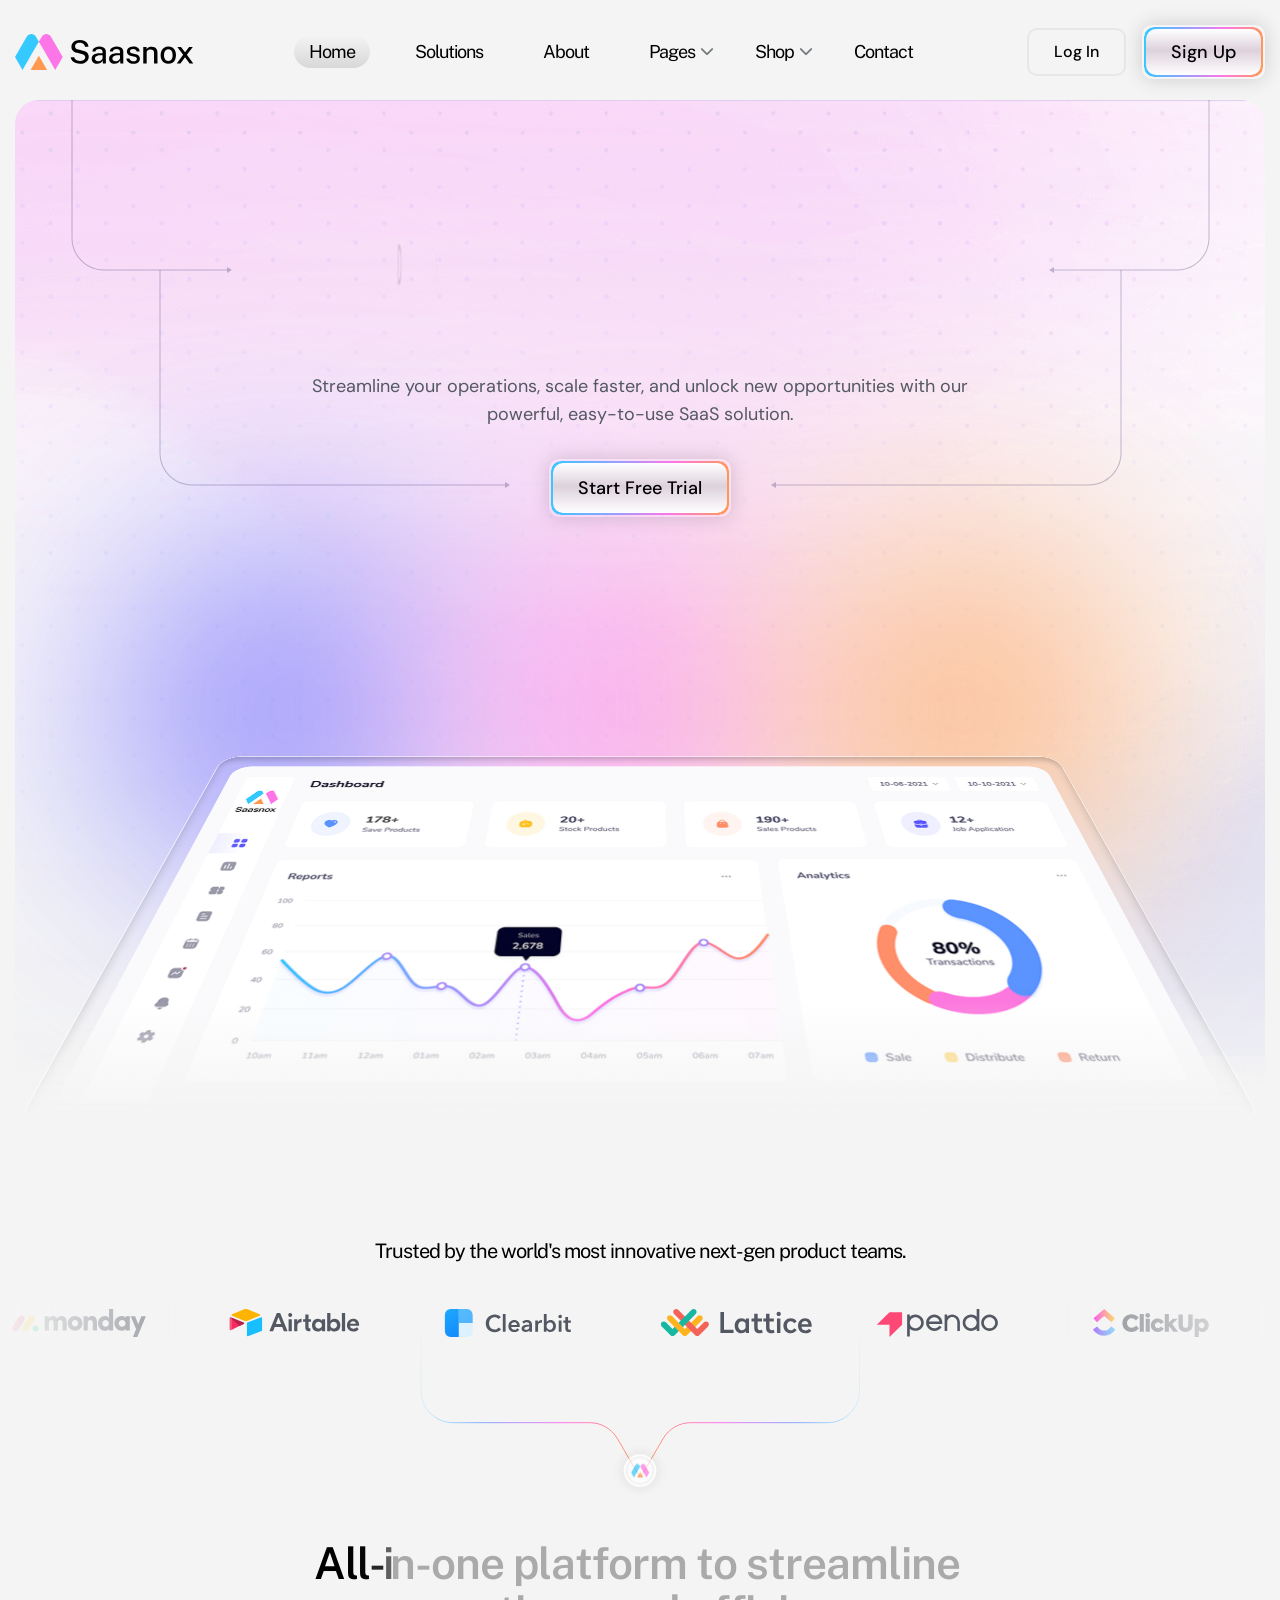
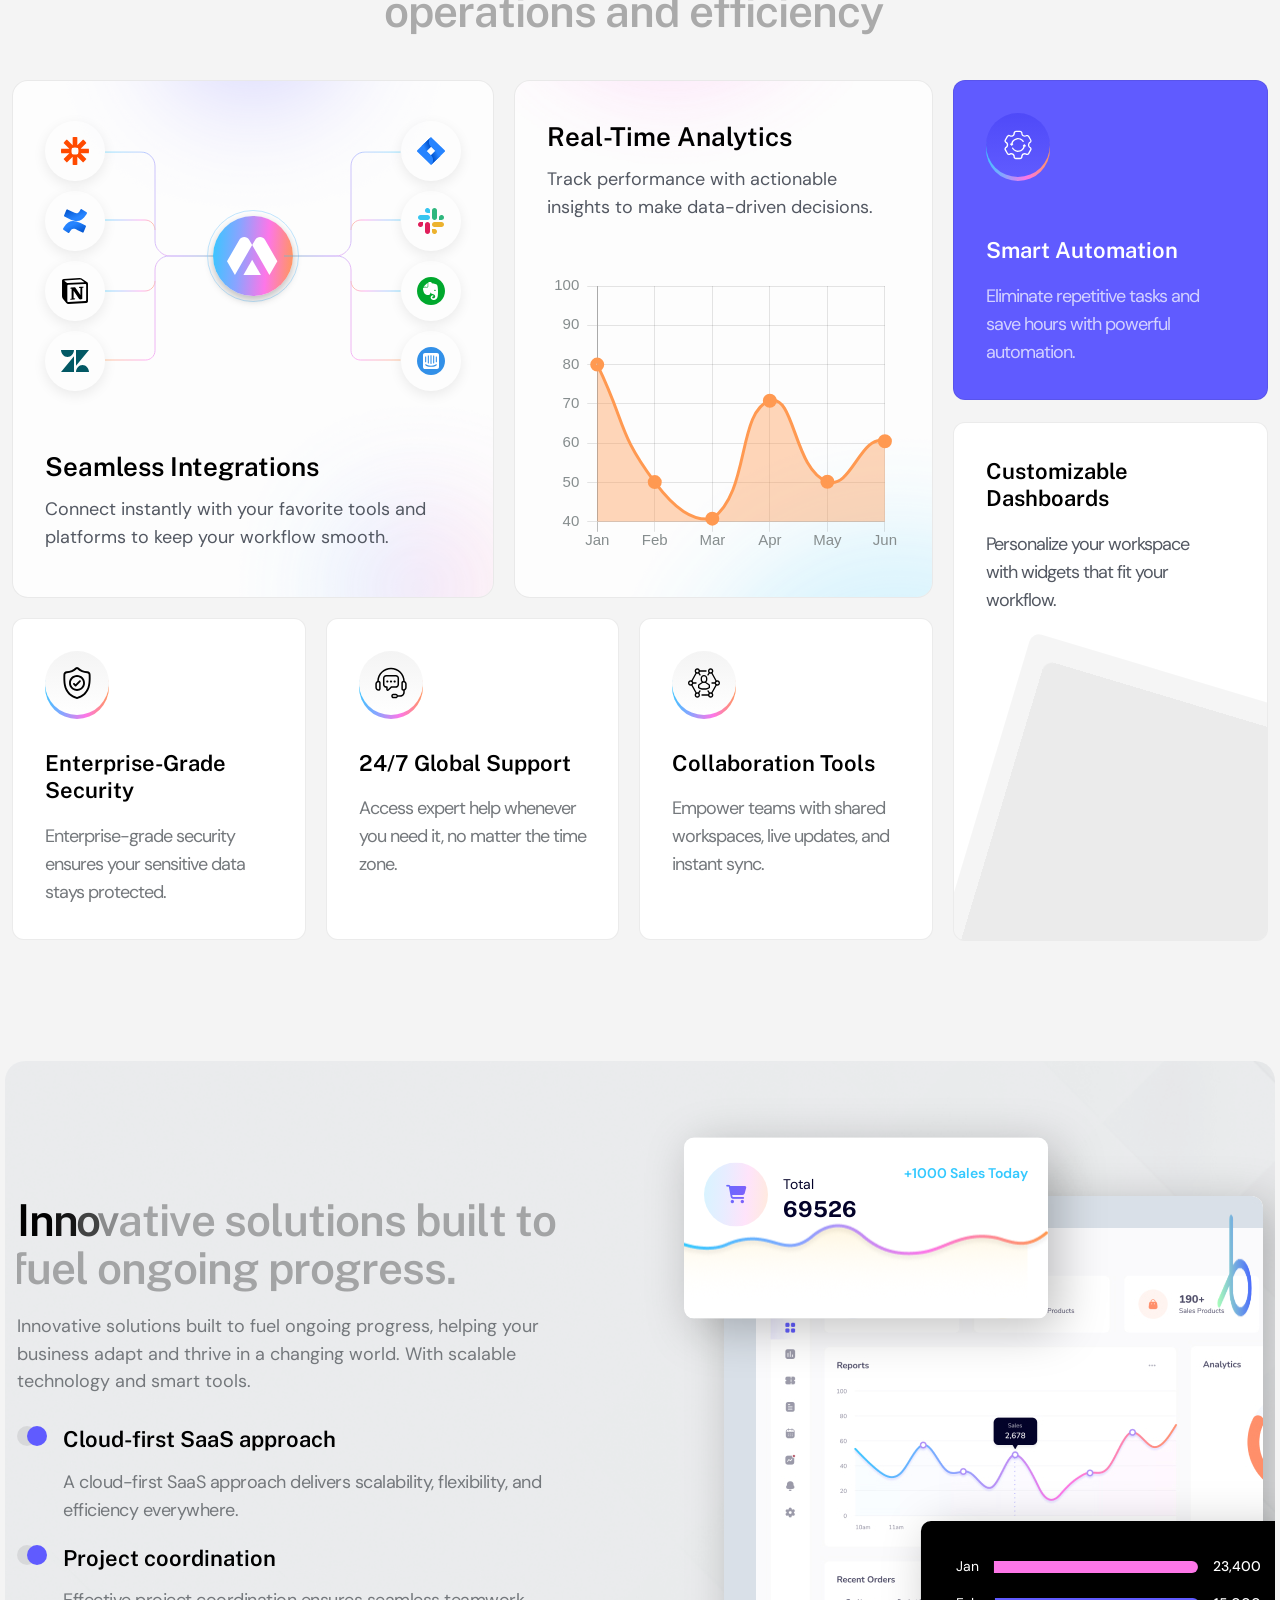
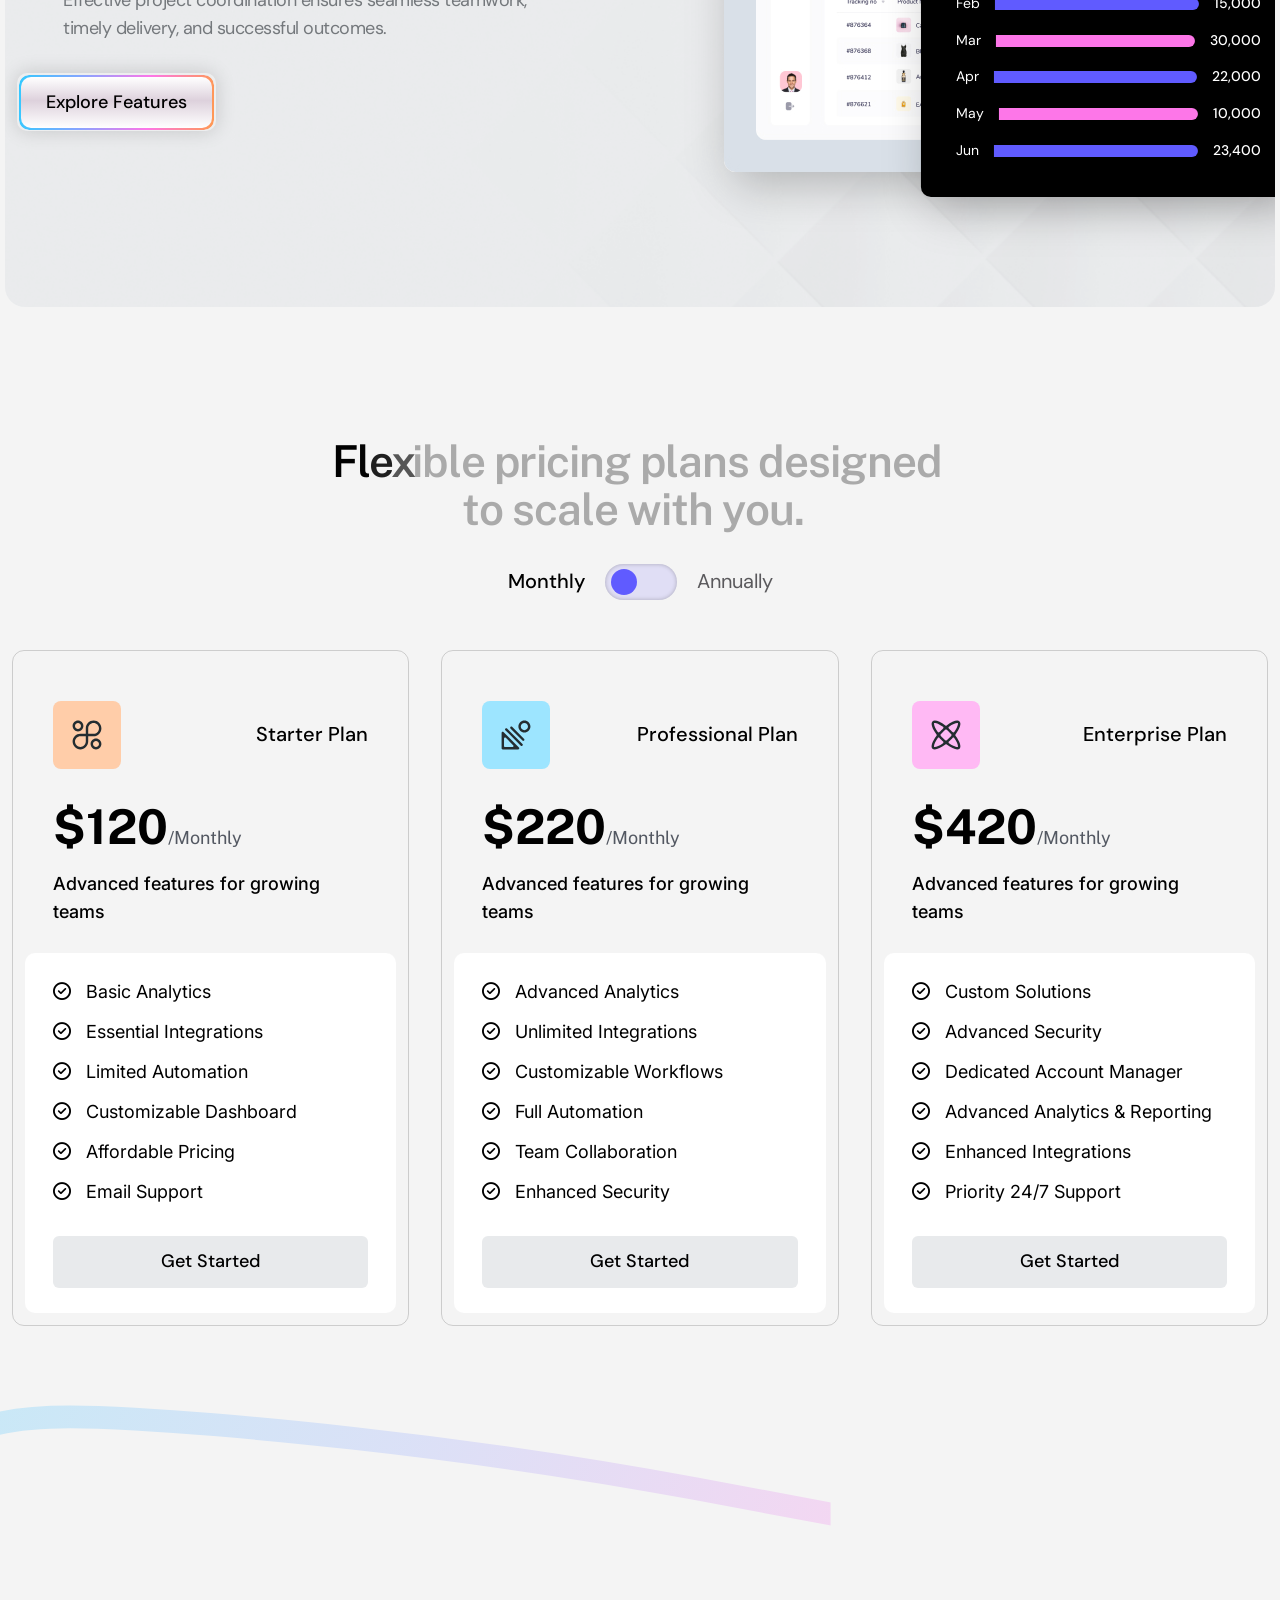
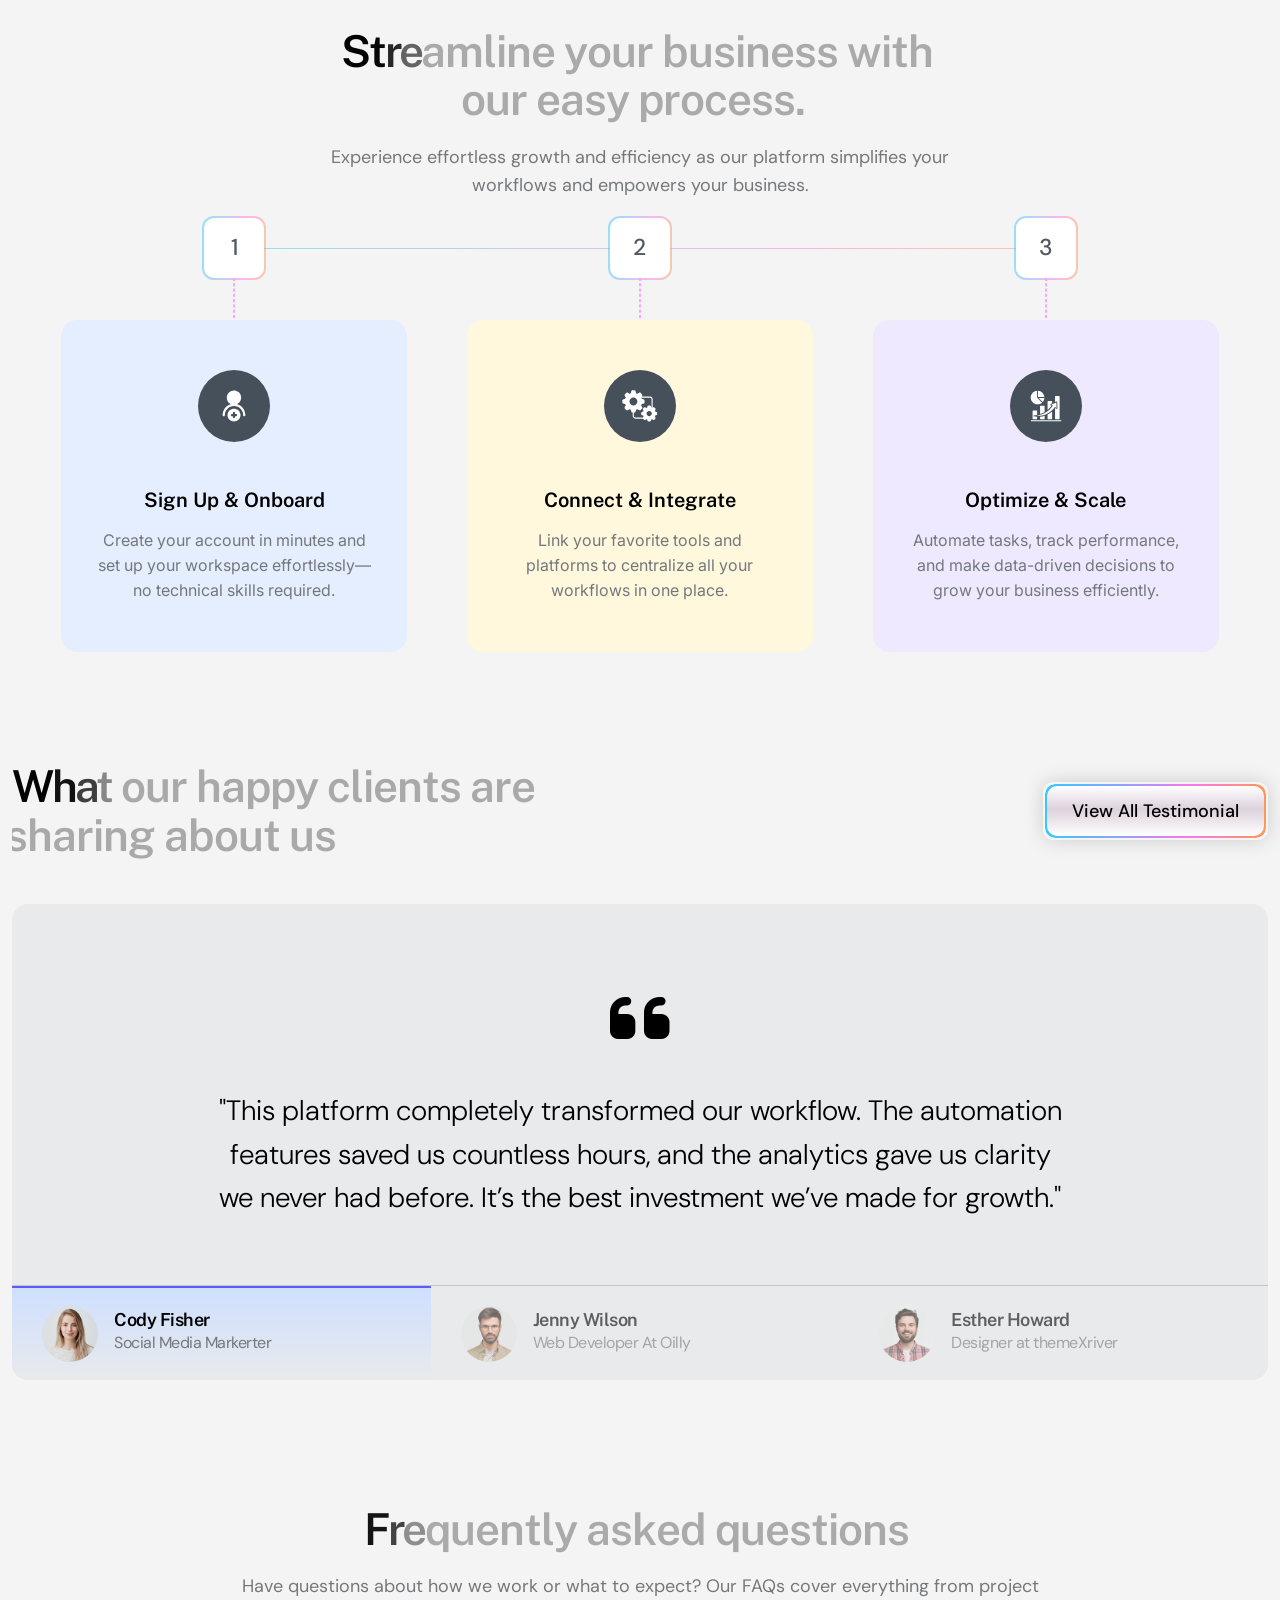
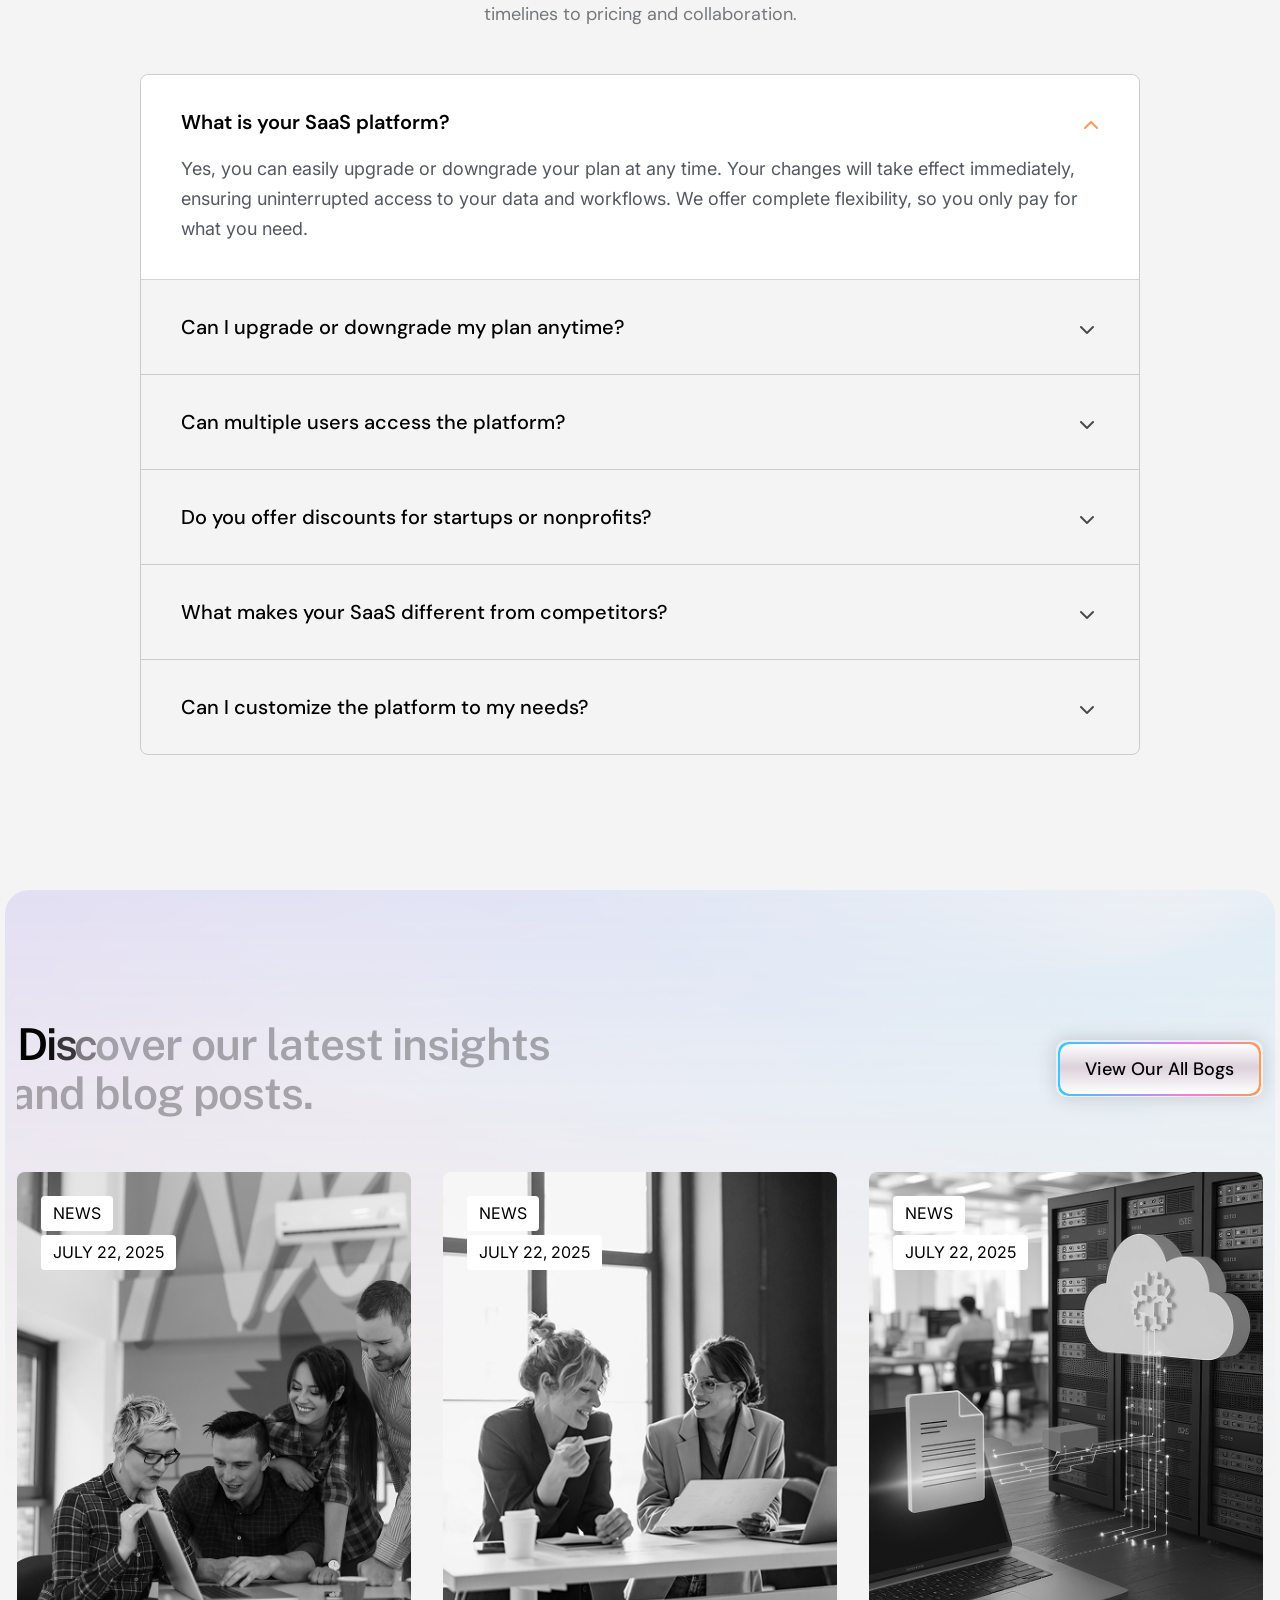
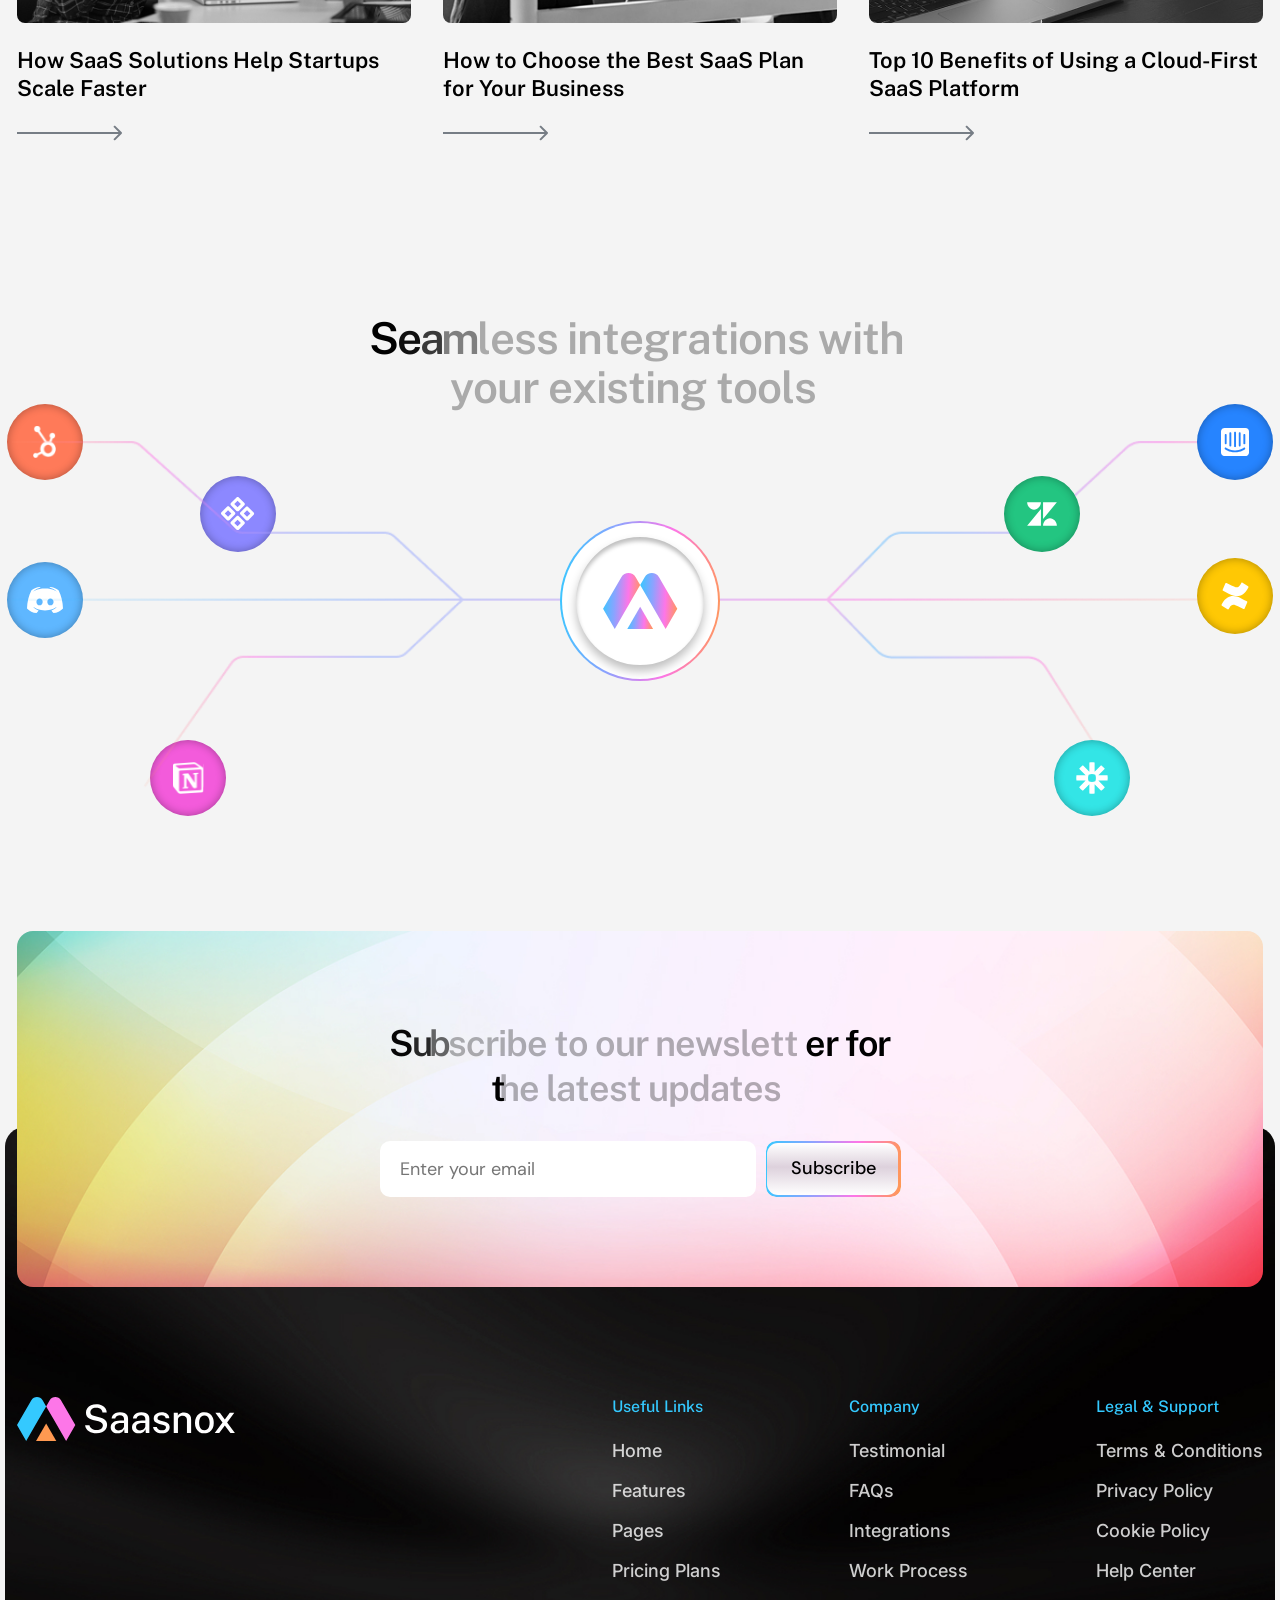
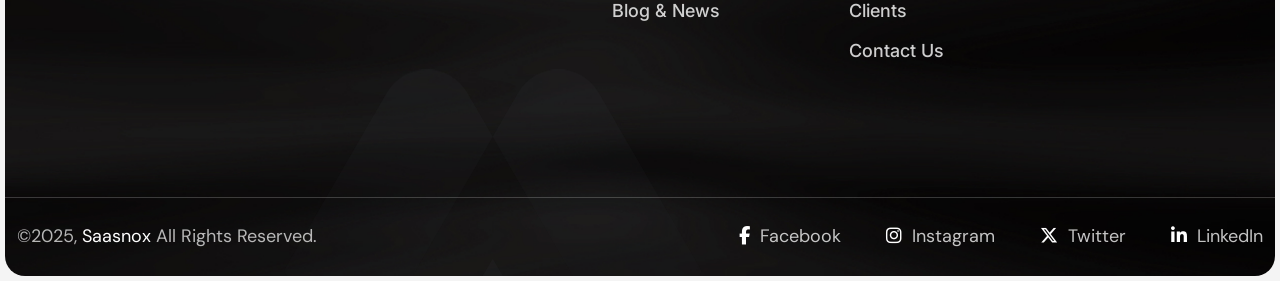
==== commit d2b04dd8: "100% 100%" ====
--- a/index.html
+++ b/index.html
@@ -129,7 +129,7 @@
 				<div class="circle-shape2 circle-shape"></div>
 				<div class="circle-shape3 circle-shape"></div>
 			</div>
-			<div class="sn-hero-shape1 text-center position-absolute">
+			<div class="sn-hero-shape1 txt_item_active text-center position-absolute">
 				<svg width="1139" height="388" viewBox="0 0 1139 388" fill="none" xmlns="http://www.w3.org/2000/svg">
 					<path opacity="0.24" d="M161 170L156 167.113V172.887L161 170ZM1 0H0.5V138H1H1.5V0H1ZM33 170V170.5H156.5V170V169.5H33V170ZM1 138H0.5C0.5 155.949 15.0507 170.5 33 170.5V170V169.5C15.603 169.5 1.5 155.397 1.5 138H1Z" fill="#000046"/>
 					<path opacity="0.24" d="M978 170L983 167.113V172.887L978 170ZM1138 0H1138.5V138H1138H1137.5V0H1138ZM1106 170V170.5H982.5V170V169.5H1106V170ZM1138 138H1138.5C1138.5 155.949 1123.95 170.5 1106 170.5V170V169.5C1123.4 169.5 1137.5 155.397 1137.5 138H1138Z" fill="#000046"/>
@@ -137,8 +137,8 @@
 					<path opacity="0.24" d="M700 385L705 382.113V387.887L700 385ZM1050 170H1050.5V353H1050H1049.5V170H1050ZM1018 385V385.5H704.5V385V384.5H1018V385ZM1050 353H1050.5C1050.5 370.949 1035.95 385.5 1018 385.5V385V384.5C1035.4 384.5 1049.5 370.397 1049.5 353H1050Z" fill="#000046"/>
 				</svg>
 			</div>
-			<div class="sn-hero-text mb- text-center headline pera-content">
-				<h1 class="sn-hero-title">Drive growth with our next-gen SaaS platform</h1>
+			<div class="sn-hero-text sn-text text-center headline pera-content">
+				<h1 class="sn-hero-title sn_title sn_title_1">Drive growth with our next-gen SaaS platform</h1>
 				<p>Streamline your operations, scale faster, and unlock new opportunities with our powerful, easy-to-use SaaS solution.</p>
 				<div class="sn-btn1">
 					<a href="#">
@@ -243,10 +243,10 @@
 	<section id="sn-feature" class="sn-feature-sec over-hidden pb-120">
 		<div class="container">
 			<div class="sn-feature-badge mb-35 text-center">
-				<div class="item-line">
+				<div class="item-line txt_item_active">
 					<svg width="440" height="181" viewBox="0 0 440 181" fill="none" xmlns="http://www.w3.org/2000/svg">
-						<path d="M1 0V93.6803C1 111.353 15.3269 125.68 33 125.68H169.743C181.133 125.68 191.665 131.735 197.396 141.578L219.905 180.234" stroke="url(#paint0_linear_1_2729)"/>
-						<path d="M439.5 0V93.6803C439.5 111.353 425.173 125.68 407.5 125.68H270.757C259.367 125.68 248.835 131.735 243.104 141.578L220.595 180.234" stroke="url(#paint1_linear_1_2729)"/>
+						<path class="line_1" d="M1 0V93.6803C1 111.353 15.3269 125.68 33 125.68H169.743C181.133 125.68 191.665 131.735 197.396 141.578L219.905 180.234" stroke="url(#paint0_linear_1_2729)"/>
+						<path class="line_2" d="M439.5 0V93.6803C439.5 111.353 425.173 125.68 407.5 125.68H270.757C259.367 125.68 248.835 131.735 243.104 141.578L220.595 180.234" stroke="url(#paint1_linear_1_2729)"/>
 						<defs>
 							<linearGradient id="paint0_linear_1_2729" x1="1" y1="0" x2="235.185" y2="22.7168" gradientUnits="userSpaceOnUse">
 								<stop stop-color="#34C9FF" stop-opacity="0"/>
@@ -263,13 +263,13 @@
 						</defs>
 					</svg>
 				</div>
-				<div class="item-icon">
+				<div class="item-icon txt_item_active">
 					<i><img src="assets/img/logo/ft-icon.svg" alt=""></i>
 				</div>
 			</div>
 
 			<div class="sn-sec-title text-center headline">
-				<h2 class="sec_title">All-in-one platform to streamline operations and efficiency</h2>
+				<h2 class="sec_title sn-itm-title sn-itm-anim">All-in-one platform to streamline operations and efficiency</h2>
 			</div>
 
 			<div class="sn-feature-content d-flex mt-45">
@@ -279,7 +279,7 @@
 							<span class="sn-ft-shape1 text-center position-absolute"><img src="assets/img/shape/shape1.png" alt=""></span>
 							<span class="sn-ft-shape2  text-center position-absolute"><img src="assets/img/shape/shape2.png" alt=""></span>
 							<div class="item-icon-inner position-relative d-flex justify-content-between">
-								<div class="item-icon-wrap d-flex align-items-center justify-content-end icon_area_1">
+								<div class="item-icon-wrap d-flex txt_item_active align-items-center justify-content-end icon_area_1">
 									<div class="icon-logos">
 										<div class="sn_icon1 d-flex align-items-center justify-content-center sn_icon">
 											<img src="assets/img/icon/ic1.svg" alt="">
@@ -334,8 +334,7 @@
 								<div class="item-ficon position-absolute d-flex align-items-center justify-content-center">
 									<i><img src="assets/img/icon/ic9.svg" alt=""></i>
 								</div>
-								<div class="item-icon-wrap d-flex align-items-center justify-content-end icon_area_1">
-
+								<div class="item-icon-wrap d-flex align-items-center txt_item_active justify-content-end icon_area_1">
 									<div class="icon-wrap1">
 										<svg width="117" height="210" viewBox="0 0 117 210" fill="none" xmlns="http://www.w3.org/2000/svg">
 											<g opacity="0.56">
@@ -390,7 +389,7 @@
 								</div>
 							</div>
 							<div class="sn-ft-item-text mt-60 headline pera-content">
-								<h3><a href="#">Seamless Integrations</a></h3>
+								<h3 class="href-underline"><a href="#">Seamless Integrations</a></h3>
 								<p>Connect instantly with your favorite tools and platforms to keep your workflow smooth.</p>
 							</div>
 						</div>
@@ -399,7 +398,7 @@
 							<span class="sn-ft-shape1 text-center position-absolute"><img src="assets/img/shape/shape3.png" alt=""></span>
 							<span class="sn-ft-shape2  text-center position-absolute"><img src="assets/img/shape/shape4.png" alt=""></span>
 							<div class="sn-ft-item-text  headline pera-content">
-								<h3><a href="#">Real-Time Analytics</a></h3>
+								<h3 class="href-underline"><a href="#">Real-Time Analytics</a></h3>
 								<p>Track performance with actionable insights to make data-driven decisions.</p>
 							</div>
 							<div class="sn-chart mt-55">
@@ -420,7 +419,7 @@
 								</svg>
 							</div>
 							<div class="item-text headline pera-content">
-								<h3><a href="#">Enterprise-Grade Security</a></h3>
+								<h3 class="href-underline"><a href="#">Enterprise-Grade Security</a></h3>
 								<p>Enterprise-grade security ensures your sensitive data stays protected.</p>
 							</div>
 						</div>
@@ -444,7 +443,7 @@
 
 							</div>
 							<div class="item-text headline pera-content">
-								<h3><a href="#">24/7 Global Support</a></h3>
+								<h3 class="href-underline"><a href="#">24/7 Global Support</a></h3>
 								<p>Access expert help whenever you need it, no matter the time zone.</p>
 							</div>
 						</div>
@@ -477,7 +476,7 @@
 
 							</div>
 							<div class="item-text headline pera-content">
-								<h3><a href="#">Collaboration Tools</a></h3>
+								<h3 class="href-underline"><a href="#">Collaboration Tools</a></h3>
 								<p>Empower teams with shared workspaces, live updates, and instant sync. </p>
 							</div>
 						</div>
@@ -496,14 +495,14 @@
 
 						</div>
 						<div class="item-text headline pera-content">
-							<h3><a href="#">Smart Automation</a></h3>
+							<h3 class="href-underline"><a href="#">Smart Automation</a></h3>
 							<p>Eliminate repetitive tasks and save hours with powerful automation.</p>
 						</div>
 					</div>
 					<!--  -->
 					<div class="sn-feature-item4 over-hidden position-relative headline pera-content">
 						<div class="item-text">
-							<h3>Customizable Dashboards</h3>
+							<h3 class="href-underline"><a href="#">Customizable Dashboards</a></h3>
 							<p>Personalize your workspace with widgets that fit your workflow.</p>
 						</div>
 						<span class="sn-shape1 position-absolute"></span>
@@ -530,7 +529,7 @@
 				<div class="sn-explore-wrapper d-flex justify-content-between">
 					<div class="sn-explore-text">
 						<div class="sn-sec-title pera-content headline">
-							<h2 class="sec_title">Innovative solutions built to fuel ongoing progress.</h2>
+							<h2 class="sec_title sn-itm-title sn-itm-anim">Innovative solutions built to fuel ongoing progress.</h2>
 							<p>Innovative solutions built to fuel ongoing progress, helping your business adapt and thrive in a changing world. With scalable technology and smart tools.</p>
 						</div> 
 						<div class="sn-explore-list-wrap mt-30">
@@ -554,7 +553,7 @@
 						<div class="item-img1">
 							<img src="assets/img/about/ex1.jpg" alt="">
 						</div>
-						<div class="sn-progress-wrap position-absolute">
+						<div class="sn-progress-wrap position-absolute"  data-parallax='{"x" : 50}'>
 							<div class="sn-prog-item d-flex align-items-center">
 								<span>Jan</span>
 								<div class="sn-prg-bar"></div>
@@ -586,7 +585,7 @@
 								<b>23,400</b>
 							</div>
 						</div>
-						<div class="sn-graph-wrap position-absolute">
+						<div class="sn-graph-wrap position-absolute"  data-parallax='{"y" : -100}'>
 							<div class="item-graph">
 								<div class="cart-sales d-flex pera-content justify-content-between">
 									<div class="item-cart-number d-flex align-items-center">
@@ -605,7 +604,7 @@
 								</div>
 							</div>
 						</div>
-						<div class="item-shape1 position-absolute">
+						<div class="item-shape1 position-absolute" data-parallax='{"y" : 50,  "rotateY":100}'>
 							<img src="assets/img/shape/shape5.png" alt="">
 						</div>
 					</div>
@@ -622,7 +621,7 @@
 	<section id="sn-price" class="sn-price-sec pt-130 pb-120">
 		<div class="container">
 			<div class="sn-sec-title text-center headline">
-				<h2 class="sec_title">Flexible pricing plans designed to scale with you.</h2>
+				<h2 class="sec_title sn-itm-title sn-itm-anim">Flexible pricing plans designed to scale with you.</h2>
 			</div> 
 			<div class="sn-price-content">
 				<div class="at-price3-btn-grp mt-20 d-flex justify-content-center align-items-center">
@@ -754,7 +753,7 @@
 										</div>
 									</div>
 									<div class="item-price headline pera-content">
-										<h3>$120<sup>/Monthly</sup></h3>
+										<h3>$520<sup>/Yearly</sup></h3>
 										<p>Advanced features for growing teams</p>
 									</div>
 									<div class="item-list-btn ul-li-block">
@@ -788,7 +787,7 @@
 										</div>
 									</div>
 									<div class="item-price headline pera-content">
-										<h3>$220<sup>/Monthly</sup></h3>
+										<h3>$8020<sup>/Yearly</sup></h3>
 										<p>Advanced features for growing teams</p>
 									</div>
 									<div class="item-list-btn ul-li-block">
@@ -819,7 +818,7 @@
 										</div>
 									</div>
 									<div class="item-price headline pera-content">
-										<h3>$420<sup>/Monthly</sup></h3>
+										<h3>$4520<sup>/Yearly</sup></h3>
 										<p>Advanced features for growing teams</p>
 									</div>
 									<div class="item-list-btn ul-li-block">
@@ -858,7 +857,7 @@
 	<section id="sn-work-p" class="sn-work-p-sec pb-110 pt-60">
 		<div class="container">
 			<div class="sn-sec-title text-center headline">
-				<h2 class="sec_title">Streamline your business with our easy process.</h2>
+				<h2 class="sec_title sn-itm-title sn-itm-anim">Streamline your business with our easy process.</h2>
 				<p>Experience effortless growth and efficiency as our platform simplifies your workflows and empowers your business.</p>
 			</div> 
 			<div class="ra-process3-content mt-45">
@@ -924,7 +923,7 @@
 		<div class="container">
 			<div class="sn-testi-top flex-wrap d-flex justify-content-between align-items-center">
 				<div class="sn-sec-title headline">
-					<h2 class="sec_title">What our happy clients are sharing about us</h2>
+					<h2 class="sec_title sn-itm-title sn-itm-anim">What our happy clients are sharing about us</h2>
 				</div>
 				<div class="sn-btn1">
 					<a href="#">
@@ -1079,7 +1078,7 @@
 	<section id="sn-faq" class="sn-faq-sec pb-135">
 		<div class="container">
 			<div class="sn-sec-title text-center headline">
-				<h2 class="sec_title">Frequently asked questions</h2>
+				<h2 class="sec_title sn-itm-title sn-itm-anim">Frequently asked questions</h2>
 				<p>Have questions about how we work or what to expect? Our FAQs cover everything from project timelines to pricing and collaboration.</p>
 			</div>
 			<div class="sn-faq-content">
@@ -1183,7 +1182,7 @@
 			<div class="container">
 				<div class="sn-testi-top flex-wrap d-flex justify-content-between align-items-center">
 					<div class="sn-sec-title headline">
-						<h2 class="sec_title">Discover our latest
+						<h2 class="sec_title sn-itm-title sn-itm-anim">Discover our latest
 						insights and blog posts.</h2>
 					</div>
 					<div class="sn-btn1">
@@ -1275,9 +1274,9 @@
 	<section id="sn-tools" class="sn-tools-sec pb-130">
 		<div class="container">
 			<div class="sn-sec-title text-center headline">
-				<h2 class="sec_title">Seamless integrations with your existing tools</h2>
-			</div>
-			<div class="sn-tools-content position-relative mt-30">
+				<h2 class="sec_title sn-itm-title sn-itm-anim">Seamless integrations with your existing tools</h2>
+			</div>
+			<div class="sn-tools-content txt_item_active position-relative mt-30">
 				<div class="sn-tools-left">
 					<div class="sn-tl-icon d-flex justify-content-center align-items-center">
 						<i><img src="assets/img/icon/ic13.svg" alt=""></i>
@@ -1324,7 +1323,7 @@
 	<footer id="sn-ftr" class="sn-ftr-sec">
 		<div class="container">
 			<div class="sn-ftr-newsletter text-center  headline" data-background="assets/img/bg/news-bg.jpg">
-				<h3>Subscribe to our newsletter for the latest updates</h3>
+				<h3 class=" sn-itm-title sn-itm-anim">Subscribe to our newsletter for the latest updates</h3>
 				<div class="newsletter-form d-flex flex-wrap justify-content-center">
 					<input type="text" placeholder="Enter your email">
 					<button><span>Subscribe</span></button>
@@ -1332,12 +1331,12 @@
 			</div>
 		</div>
 		<div class="sn-ftr-widget-area position-relative " data-background="assets/img/bg/ftr-bg.jpg">
-			<span class="sn-ftr-icon position-absolute">
+			<span class="sn-ftr-icon top_view position-absolute">
 				<svg width="418" height="315" viewBox="0 0 418 315" fill="none" xmlns="http://www.w3.org/2000/svg">
 					<g opacity="0.36">
-						<path fill-rule="evenodd" clip-rule="evenodd" d="M157.361 156.207L208.732 67.2368L183.407 23.3765C165.416 -7.78435 120.674 -7.78435 102.668 23.3765L0 201.214L65.7019 314.995L157.361 156.207Z" fill="url(#paint0_linear_1_3439)"/>
-						<path fill-rule="evenodd" clip-rule="evenodd" d="M281.331 315.001H136.14L208.735 189.255L281.331 315.001Z" fill="url(#paint1_linear_1_3439)"/>
-						<path fill-rule="evenodd" clip-rule="evenodd" d="M260.107 156.212L208.736 67.242L234.061 23.3817C252.037 -7.79388 296.794 -7.79388 314.8 23.3817L417.483 201.219L351.781 315L260.107 156.212Z" fill="url(#paint2_linear_1_3439)"/>
+						<path class="sn_line_1" fill-rule="evenodd" clip-rule="evenodd" d="M157.361 156.207L208.732 67.2368L183.407 23.3765C165.416 -7.78435 120.674 -7.78435 102.668 23.3765L0 201.214L65.7019 314.995L157.361 156.207Z" fill="url(#paint0_linear_1_3439)"/>
+						<path class="sn_line_2" fill-rule="evenodd" clip-rule="evenodd" d="M281.331 315.001H136.14L208.735 189.255L281.331 315.001Z" fill="url(#paint1_linear_1_3439)"/>
+						<path class="sn_line_3" fill-rule="evenodd" clip-rule="evenodd" d="M260.107 156.212L208.736 67.242L234.061 23.3817C252.037 -7.79388 296.794 -7.79388 314.8 23.3817L417.483 201.219L351.781 315L260.107 156.212Z" fill="url(#paint2_linear_1_3439)"/>
 					</g>
 					<defs>
 						<linearGradient id="paint0_linear_1_3439" x1="104.366" y1="0.00585937" x2="104.366" y2="314.995" gradientUnits="userSpaceOnUse">
@@ -1443,6 +1442,7 @@
 	<script src="assets/js/ScrollTrigger.min.js"></script>
 	<script src="assets/js/SplitText.min.js"></script>
 	<script src="assets/js/chart.js"></script>
+	<script src="assets/js/parallax-scroll.js"></script>
 	<script src="assets/js/script.js"></script>
 </body>
 </html>     
--- a/assets/css/style.css
+++ b/assets/css/style.css
@@ -36,6 +36,153 @@
   -webkit-box-direction: normal;
       -ms-flex-direction: row;
           flex-direction: row;
+}
+.sn-header-section .dropdown {
+  position: relative;
+}
+.sn-header-section .dropdown:after {
+  top: 2px;
+  z-index: 2;
+  right: -4px;
+  content: "\f078";
+  font-size: 14px;
+  font-weight: 900;
+  position: absolute;
+  font-family: "Font Awesome 5 free";
+  -webkit-transition: 0.3s all ease-in-out;
+  transition: 0.3s all ease-in-out;
+}
+.sn-header-section .dropdown:hover:after {
+  display: none;
+}
+.sn-header-section .dropdown:hover .dropdown-menu {
+  visibility: visible;
+  opacity: 1;
+  clip: inherit;
+  -webkit-transform: scaleY(1);
+  -khtml-transform: scaleY(1);
+  transform: scaleY(1);
+}
+.sn-header-section .dropdown:is(.active):after {
+  display: none;
+}
+.sn-header-section .dropdown-menu {
+  left: 0;
+  top: 60px;
+  z-index: 100;
+  margin: 0px;
+  padding: 4px 4px 15px;
+  height: auto;
+  min-width: 270px;
+  display: block;
+  border: none;
+  border-radius: 0;
+  position: absolute;
+  opacity: 0;
+  background: #fff;
+  border-radius: 5px;
+  -webkit-transform: scaleY(0);
+          transform: scaleY(0);
+  transform-origin: 0 0 0;
+  -webkit-transform-origin: 0 0 0;
+  -ms-transform-origin: 0 0 0;
+  -o-transform-origin: 0 0 0;
+  text-align: left;
+  border-radius: 15px;
+  -webkit-transition: all 0.3s ease-in-out;
+  transition: all 0.3s ease-in-out;
+  -webkit-box-shadow: -8px 8px 24px 0px rgba(0, 0, 0, 0.08);
+          box-shadow: -8px 8px 24px 0px rgba(0, 0, 0, 0.08);
+}
+.sn-header-section .dropdown-menu .dropdown {
+  padding-right: 0;
+}
+.sn-header-section .dropdown-menu .dropdown:after {
+  display: none;
+}
+.sn-header-section .dropdown-menu .dropdown-menu {
+  top: 0px !important;
+  left: 100%;
+  transform-origin: 0 0 0;
+  -webkit-transform-origin: 0 0 0;
+  -ms-transform-origin: 0 0 0;
+  -o-transform-origin: 0 0 0;
+  -webkit-transform: scaleY(0) !important;
+          transform: scaleY(0) !important;
+}
+.sn-header-section .dropdown-menu li {
+  display: block;
+  margin: 5px 0px !important;
+  -webkit-transition: 0.3s all ease-in-out;
+  transition: 0.3s all ease-in-out;
+}
+.sn-header-section .dropdown-menu li:last-child {
+  border-bottom: none;
+  margin-bottom: 0 !important;
+}
+.sn-header-section .dropdown-menu li:last-child a {
+  padding-bottom: 0 !important;
+  border-bottom: none !important;
+}
+.sn-header-section .dropdown-menu li:before {
+  display: none;
+}
+.sn-header-section .dropdown-menu li:after {
+  color: #fff;
+  right: 15px;
+  -webkit-transform: rotate(-90deg);
+          transform: rotate(-90deg);
+  -webkit-transition: 0.3s all ease-in-out;
+  transition: 0.3s all ease-in-out;
+}
+.sn-header-section .dropdown-menu li.dropdown:hover:after {
+  -webkit-transform: rotate(0);
+          transform: rotate(0);
+}
+.sn-header-section .dropdown-menu li.dropdown:hover .dropdown-menu {
+  top: 0;
+  -webkit-transform: scaleY(1) !important;
+          transform: scaleY(1) !important;
+}
+.sn-header-section .dropdown-menu li.dropdown:before {
+  color: #fff;
+  top: 10px;
+  right: 15px;
+}
+.sn-header-section .dropdown-menu li:hover:before {
+  color: #fff !important;
+}
+.sn-header-section .dropdown-menu a {
+  width: 100%;
+  line-height: 1;
+  color: #000 !important;
+  position: relative;
+  border-radius: 0 !important;
+  border-bottom: 1px solid #d7d7d7;
+  display: inline-block !important;
+  padding: 12px 0px 12px 18px !important;
+  font-weight: 500 !important;
+  font-size: 16px !important;
+}
+.sn-header-section .dropdown-menu a:before {
+  display: none;
+}
+.sn-header-section .dropdown-menu a:after {
+  display: none;
+}
+.sn-header-section .dropdown-menu a:hover, .sn-header-section .dropdown-menu a.active {
+  color: #605BFF !important;
+  padding-left: 30px !important;
+}
+.sn-header-section .dropdown-menu a:hover:after, .sn-header-section .dropdown-menu a.active:after {
+  width: 100%;
+}
+.sn-header-section .dropdown-menu a:hover:before, .sn-header-section .dropdown-menu a.active:before {
+  opacity: 1;
+  width: 5px !important;
+  visibility: visible;
+  -webkit-transform: scale(1) !important;
+          transform: scale(1) !important;
 }
 .sn-header-section .sn-header-content {
   margin: 0 auto;
@@ -103,7 +250,7 @@
   padding-left: 15px;
   position: relative;
   letter-spacing: -1px;
-  padding-bottom: 30px;
+  padding-bottom: 40px;
   padding-right: 15px;
   color: var(--sn-black1);
 }
@@ -128,7 +275,7 @@
   background: -webkit-gradient(linear, left top, left bottom, from(#F4F4F4), to(#D8D8D8));
   background: linear-gradient(180deg, #F4F4F4 0%, #D8D8D8 100%);
 }
-.sn-header-section .main-navigation li:hover a:before {
+.sn-header-section .main-navigation li:hover a:before, .sn-header-section .main-navigation li:is(.active) a:before {
   height: 100%;
 }
 .sn-header-section .sn-btn-grp {
@@ -2089,6 +2236,60 @@
   border-radius: 24px;
 }
 
+@-webkit-keyframes breathing {
+  0%, 100% {
+    -webkit-transform: scale(1);
+            transform: scale(1);
+    opacity: 0.7;
+  }
+  50% {
+    -webkit-transform: scale(1.05);
+            transform: scale(1.05);
+    opacity: 1;
+  }
+}
+
+@keyframes breathing {
+  0%, 100% {
+    -webkit-transform: scale(1);
+            transform: scale(1);
+    opacity: 0.7;
+  }
+  50% {
+    -webkit-transform: scale(1.05);
+            transform: scale(1.05);
+    opacity: 1;
+  }
+}
+/* Color shifting animation */
+@-webkit-keyframes colorShift {
+  0% {
+    -webkit-filter: blur(110px) hue-rotate(0deg);
+            filter: blur(110px) hue-rotate(0deg);
+  }
+  50% {
+    -webkit-filter: blur(120px) hue-rotate(180deg);
+            filter: blur(120px) hue-rotate(180deg);
+  }
+  100% {
+    -webkit-filter: blur(110px) hue-rotate(360deg);
+            filter: blur(110px) hue-rotate(360deg);
+  }
+}
+@keyframes colorShift {
+  0% {
+    -webkit-filter: blur(110px) hue-rotate(0deg);
+            filter: blur(110px) hue-rotate(0deg);
+  }
+  50% {
+    -webkit-filter: blur(120px) hue-rotate(180deg);
+            filter: blur(120px) hue-rotate(180deg);
+  }
+  100% {
+    -webkit-filter: blur(110px) hue-rotate(360deg);
+            filter: blur(110px) hue-rotate(360deg);
+  }
+}
 .sn-hero-circle-shape {
   top: 42%;
   left: 0;
@@ -2104,6 +2305,8 @@
   border-radius: 100%;
   -webkit-filter: blur(110px);
           filter: blur(110px);
+  -webkit-animation: breathing 6s ease-in-out infinite, colorShift 8s linear infinite;
+          animation: breathing 6s ease-in-out infinite, colorShift 8s linear infinite;
 }
 .sn-hero-circle-shape .circle-shape:is(.circle-shape1) {
   background-color: #605BFF;
@@ -2120,16 +2323,22 @@
   left: 0;
   right: 0;
   z-index: -1;
+  -webkit-transition: 3000ms all ease-in-out;
+  transition: 3000ms all ease-in-out;
+  clip-path: polygon(100% 0, 0 0, 0 0, 100% 0);
 }
 @media only screen and (min-width: 992px) and (max-width: 1199px), only screen and (min-width: 768px) and (max-width: 991px), only screen and (min-width: 576px) and (max-width: 767px), only screen and (min-width: 481px) and (max-width: 575px), (max-width: 480px) {
   .sn-hero-shape1 {
     display: none;
   }
 }
+.sn-hero-shape1:is(.active) {
+  clip-path: polygon(100% 0, 0 0, 0 100%, 100% 100%);
+}
 
 .sn-hero-text {
   margin: 0 auto;
-  max-width: 760px;
+  max-width: 725px;
   margin-bottom: 68px;
 }
 @media only screen and (min-width: 576px) and (max-width: 767px), only screen and (min-width: 481px) and (max-width: 575px), (max-width: 480px) {
@@ -2184,6 +2393,9 @@
   -webkit-box-shadow: 0px 6px 12px 0px rgba(0, 0, 0, 0.2) inset;
           box-shadow: 0px 6px 12px 0px rgba(0, 0, 0, 0.2) inset;
   backdrop-filter: blur(24px);
+  -webkit-transform-style: preserve-3d;
+          transform-style: preserve-3d;
+  will-change: transform;
 }
 @media (max-width: 480px) {
   .sn-hero-img {
@@ -2248,9 +2460,20 @@
   display: -webkit-box;
   display: -ms-flexbox;
   display: flex;
+  cursor: pointer;
   -webkit-box-align: center;
       -ms-flex-align: center;
           align-items: center;
+}
+.sn-client-img .item-img img {
+  -webkit-transition: all 500ms ease-in-out;
+  transition: all 500ms ease-in-out;
+}
+.sn-client-img:hover .item-img img {
+  -webkit-transform: scale(1.1);
+          transform: scale(1.1);
+  -webkit-filter: grayscale(1);
+          filter: grayscale(1);
 }
 
 /*---------------------------------------------------- */
@@ -2398,6 +2621,20 @@
             justify-content: center !important;
   }
 }
+.sn-feature-item1 .item-icon-wrap:is(.icon_area_1) .icon-wrap1 svg {
+  -webkit-transition: all 2000ms ease-in-out;
+  transition: all 2000ms ease-in-out;
+  clip-path: polygon(100% 0, 100% 0, 0 0, 0 0);
+}
+.sn-feature-item1 .item-icon-wrap:is(.icon_area_1):is(.active) .icon-wrap1 svg {
+  clip-path: polygon(100% 100%, 100% 0, 0 0, 0 100%);
+}
+.sn-feature-item1 .item-icon-wrap:is(.icon_area_1):is(.active) .icon-logos .sn_icon {
+  -webkit-transform: scale(1);
+          transform: scale(1);
+  -webkit-transition-delay: 1200ms;
+          transition-delay: 1200ms;
+}
 @media (max-width: 480px) {
   .sn-feature-item1 .icon-wrap1 {
     display: none;
@@ -2408,6 +2645,10 @@
   height: 60px;
   margin-bottom: 10px;
   border-radius: 100%;
+  -webkit-transform: scale(0);
+          transform: scale(0);
+  -webkit-transition: all 800ms ease-in-out;
+  transition: all 800ms ease-in-out;
   -webkit-box-shadow: 0px 4px 13px 0px rgba(0, 0, 0, 0.0784313725);
           box-shadow: 0px 4px 13px 0px rgba(0, 0, 0, 0.0784313725);
 }
@@ -2464,6 +2705,7 @@
 .sn-feature-item2 .sn-ft-shape1 {
   top: -80%;
   left: -25%;
+  z-index: -1;
   opacity: 0.8;
 }
 .sn-feature-item2 .sn-ft-shape2 {
@@ -2480,6 +2722,8 @@
   border-radius: 12px;
   background-color: #fff;
   border: 1px solid rgba(0, 0, 0, 0.0784313725);
+  -webkit-transition: all 500ms ease-in-out;
+  transition: all 500ms ease-in-out;
 }
 @media only screen and (min-width: 768px) and (max-width: 991px), only screen and (min-width: 576px) and (max-width: 767px), only screen and (min-width: 481px) and (max-width: 575px), (max-width: 480px) {
   .sn-feature-item3 {
@@ -2506,11 +2750,17 @@
   background: linear-gradient(94.57deg, #34C9FF 0%, #8BA3FF 33.06%, #FD76E8 66.11%, #FF9951 100%);
 }
 .sn-feature-item3 .item-icon:after {
+  -webkit-transition: all 500ms ease-in-out;
+  transition: all 500ms ease-in-out;
   background: -webkit-gradient(linear, left top, left bottom, from(#F4F4F4), to(#FFFFFF));
   background: linear-gradient(180deg, #F4F4F4 0%, #FFFFFF 100%);
 }
 .sn-feature-item3 .item-icon:before {
   top: 4px;
+}
+.sn-feature-item3 .item-icon svg path {
+  -webkit-transition: all 500ms ease-in-out;
+  transition: all 500ms ease-in-out;
 }
 .sn-feature-item3 .item-text h3 {
   font-size: 22px;
@@ -2520,6 +2770,8 @@
 .sn-feature-item3 .item-text p {
   font-size: 18px;
   letter-spacing: -1px;
+  -webkit-transition: all 500ms ease-in-out;
+  transition: all 500ms ease-in-out;
 }
 .sn-feature-item3:is(.ver_2) {
   background-color: #605BFF;
@@ -2537,6 +2789,22 @@
 .sn-feature-item3:is(.ver_2) .item-text p {
   color: #fff;
   opacity: 0.72;
+}
+.sn-feature-item3:hover {
+  background-color: #000000;
+}
+.sn-feature-item3:hover .item-icon:after {
+  background: -webkit-gradient(linear, left top, left bottom, from(#222222), to(#000000));
+  background: linear-gradient(180deg, #222222 0%, #000000 100%);
+}
+.sn-feature-item3:hover .item-icon svg path {
+  fill: #fff;
+}
+.sn-feature-item3:hover .item-text h3 {
+  color: #fff;
+}
+.sn-feature-item3:hover .item-text p {
+  color: rgba(255, 255, 255, 0.72);
 }
 
 .sn-feature-area2 {
@@ -2688,6 +2956,8 @@
   content: "";
   position: absolute;
   border-radius: 100%;
+  -webkit-transition: all 500ms ease-in-out;
+  transition: all 500ms ease-in-out;
 }
 .sn-explore-list:before {
   opacity: 0.08;
@@ -2705,6 +2975,12 @@
 .sn-explore-list p {
   max-width: 500px;
   letter-spacing: -0.5px;
+}
+.sn-explore-list:hover:before {
+  left: 10px;
+}
+.sn-explore-list:hover:after {
+  left: 0;
 }
 
 @-webkit-keyframes PROGRESSBAR {
@@ -3109,6 +3385,27 @@
   display: none;
 }
 
+@-webkit-keyframes spin {
+  from {
+    -webkit-transform: rotateX(0deg);
+            transform: rotateX(0deg);
+  }
+  to {
+    -webkit-transform: rotateX(360deg);
+            transform: rotateX(360deg);
+  }
+}
+
+@keyframes spin {
+  from {
+    -webkit-transform: rotateX(0deg);
+            transform: rotateX(0deg);
+  }
+  to {
+    -webkit-transform: rotateX(360deg);
+            transform: rotateX(360deg);
+  }
+}
 .sn-price-item {
   padding: 12px;
   border-radius: 12px;
@@ -3180,6 +3477,14 @@
   text-align: center;
   color: var(--sn-black1);
   background-color: #E8EAEC;
+}
+.sn-price-item .item-list-btn .price-btn a:hover {
+  color: #fff;
+  background-color: #605BFF;
+}
+.sn-price-item:hover .item-icon {
+  -webkit-animation: 2s spin infinite;
+          animation: 2s spin infinite;
 }
 
 .sn-line-shape {
@@ -3642,6 +3947,12 @@
   overflow: hidden;
   border-radius: 8px;
 }
+.ra-blog-item3 .item-img-meta .item-img img {
+  -webkit-filter: grayscale(1);
+          filter: grayscale(1);
+  -webkit-transition: all 700ms ease-in-out;
+  transition: all 700ms ease-in-out;
+}
 .ra-blog-item3 .item-img-meta .item-meta {
   top: 24px;
   left: 24px;
@@ -3692,6 +4003,15 @@
 .ra-blog-item3 .read_more:hover span {
   left: 0;
 }
+.ra-blog-item3:hover .item-img-meta .item-meta span a {
+  background-color: #34C9FF;
+}
+.ra-blog-item3:hover .item-img img {
+  -webkit-transform: scale(1.05);
+          transform: scale(1.05);
+  -webkit-filter: grayscale(0);
+          filter: grayscale(0);
+}
 
 /*---------------------------------------------------- */
 /*Tools area*/
@@ -3706,6 +4026,55 @@
     margin-top: 70px;
   }
 }
+.sn-tools-content:is(.active) .sn-tools-shape {
+  -webkit-transition-delay: 300ms;
+          transition-delay: 300ms;
+  clip-path: polygon(100% 0, 0 0, 0 100%, 100% 100%);
+}
+.sn-tools-content:is(.active) .sn-tools-left .sn-tl-icon {
+  -webkit-transform: scale(1);
+          transform: scale(1);
+}
+.sn-tools-content:is(.active) .sn-tools-left .sn-tl-icon:nth-child(1) {
+  -webkit-transition-delay: 2.4s;
+          transition-delay: 2.4s;
+}
+.sn-tools-content:is(.active) .sn-tools-left .sn-tl-icon:nth-child(2) {
+  -webkit-transition-delay: 2.5s;
+          transition-delay: 2.5s;
+}
+.sn-tools-content:is(.active) .sn-tools-left .sn-tl-icon:nth-child(3) {
+  -webkit-transition-delay: 2.6s;
+          transition-delay: 2.6s;
+}
+.sn-tools-content:is(.active) .sn-tools-left .sn-tl-icon:nth-child(4) {
+  -webkit-transition-delay: 2.7s;
+          transition-delay: 2.7s;
+}
+.sn-tools-content:is(.active) .sn-tools-right .sn-tl-icon {
+  -webkit-transform: scale(1);
+          transform: scale(1);
+}
+.sn-tools-content:is(.active) .sn-tools-right .sn-tl-icon:nth-child(1) {
+  -webkit-transition-delay: 2.4s;
+          transition-delay: 2.4s;
+}
+.sn-tools-content:is(.active) .sn-tools-right .sn-tl-icon:nth-child(2) {
+  -webkit-transition-delay: 2.5s;
+          transition-delay: 2.5s;
+}
+.sn-tools-content:is(.active) .sn-tools-right .sn-tl-icon:nth-child(3) {
+  -webkit-transition-delay: 2.6s;
+          transition-delay: 2.6s;
+}
+.sn-tools-content:is(.active) .sn-tools-right .sn-tl-icon:nth-child(4) {
+  -webkit-transition-delay: 2.7s;
+          transition-delay: 2.7s;
+}
+.sn-tools-content:is(.active) .sn-tools-logo {
+  -webkit-transform: translateY(-50%) scale(1);
+          transform: translateY(-50%) scale(1);
+}
 
 .sn-tl-icon {
   width: 76px;
@@ -3717,6 +4086,9 @@
 
 .sn-tools-shape {
   height: 355px;
+  -webkit-transition: all 2500ms ease-in-out;
+  transition: all 2500ms ease-in-out;
+  clip-path: polygon(50% 0, 50% 0, 50% 100%, 50% 100%);
 }
 @media only screen and (min-width: 481px) and (max-width: 575px), (max-width: 480px) {
   .sn-tools-shape {
@@ -3729,6 +4101,11 @@
   }
 }
 
+.sn-tools-left {
+  height: 100%;
+  width: 100%;
+  position: absolute;
+}
 @media only screen and (min-width: 481px) and (max-width: 575px), (max-width: 480px) {
   .sn-tools-left {
     gap: 15px;
@@ -3737,6 +4114,7 @@
     display: flex;
     -ms-flex-wrap: wrap;
         flex-wrap: wrap;
+    position: static;
     -webkit-box-pack: center;
         -ms-flex-pack: center;
             justify-content: center;
@@ -3744,6 +4122,10 @@
 }
 .sn-tools-left .sn-tl-icon {
   position: absolute;
+  -webkit-transform: scale(0);
+          transform: scale(0);
+  -webkit-transition: all 700ms ease-in-out;
+  transition: all 700ms ease-in-out;
 }
 @media only screen and (min-width: 481px) and (max-width: 575px), (max-width: 480px) {
   .sn-tools-left .sn-tl-icon {
@@ -3779,9 +4161,11 @@
   height: 160px;
   margin: 0 auto;
   border-radius: 100%;
-  -webkit-transform: translateY(-50%);
-          transform: translateY(-50%);
   border: 2px solid transparent;
+  -webkit-transform: translateY(-50%) scale(0);
+          transform: translateY(-50%) scale(0);
+  -webkit-transition: all 800ms ease-in-out;
+  transition: all 800ms ease-in-out;
   background: linear-gradient(#fff, #fff) padding-box, linear-gradient(94.57deg, #34C9FF 0%, #8BA3FF 33.06%, #FD76E8 66.11%, #FF9951 100%) border-box;
 }
 @media only screen and (min-width: 481px) and (max-width: 575px), (max-width: 480px) {
@@ -3815,6 +4199,12 @@
           box-shadow: 0px 4px 4px 0px rgba(0, 0, 0, 0.2509803922) inset;
 }
 
+.sn-tools-right {
+  top: 0;
+  height: 100%;
+  width: 100%;
+  position: absolute;
+}
 @media only screen and (min-width: 481px) and (max-width: 575px), (max-width: 480px) {
   .sn-tools-right {
     gap: 15px;
@@ -3823,6 +4213,7 @@
     display: flex;
     -ms-flex-wrap: wrap;
         flex-wrap: wrap;
+    position: static;
     -webkit-box-pack: center;
         -ms-flex-pack: center;
             justify-content: center;
@@ -3830,6 +4221,10 @@
 }
 .sn-tools-right .sn-tl-icon {
   position: absolute;
+  -webkit-transform: scale(0);
+          transform: scale(0);
+  -webkit-transition: all 700ms ease-in-out;
+  transition: all 700ms ease-in-out;
 }
 @media only screen and (min-width: 481px) and (max-width: 575px), (max-width: 480px) {
   .sn-tools-right .sn-tl-icon {
@@ -3994,7 +4389,26 @@
 }
 .sn-ftr-widget .menu-widget li a {
   font-weight: 500;
+  position: relative;
   color: rgba(255, 255, 255, 0.8);
+}
+.sn-ftr-widget .menu-widget li a:before {
+  left: 0;
+  bottom: 0;
+  width: 0%;
+  height: 1px;
+  content: "";
+  position: absolute;
+  -webkit-transition: all 500ms ease-in-out;
+  transition: all 500ms ease-in-out;
+  background-color: #34C9FF;
+}
+.sn-ftr-widget .menu-widget li a:hover {
+  -webkit-transform: translateX(10px);
+          transform: translateX(10px);
+}
+.sn-ftr-widget .menu-widget li a:hover:before {
+  width: 100%;
 }
 
 .sn-ftr-copyright {
@@ -4034,6 +4448,15 @@
 .sn-copyright-social a i {
   margin-right: 5px;
   color: rgb(255, 255, 255);
+  -webkit-transition: all 500ms ease-in-out;
+  transition: all 500ms ease-in-out;
+}
+.sn-copyright-social a:hover {
+  color: #34C9FF;
+}
+.sn-copyright-social a:hover i {
+  -webkit-transform: scale(1.1);
+          transform: scale(1.1);
 }
 
 /*---------------------------------------------------- */
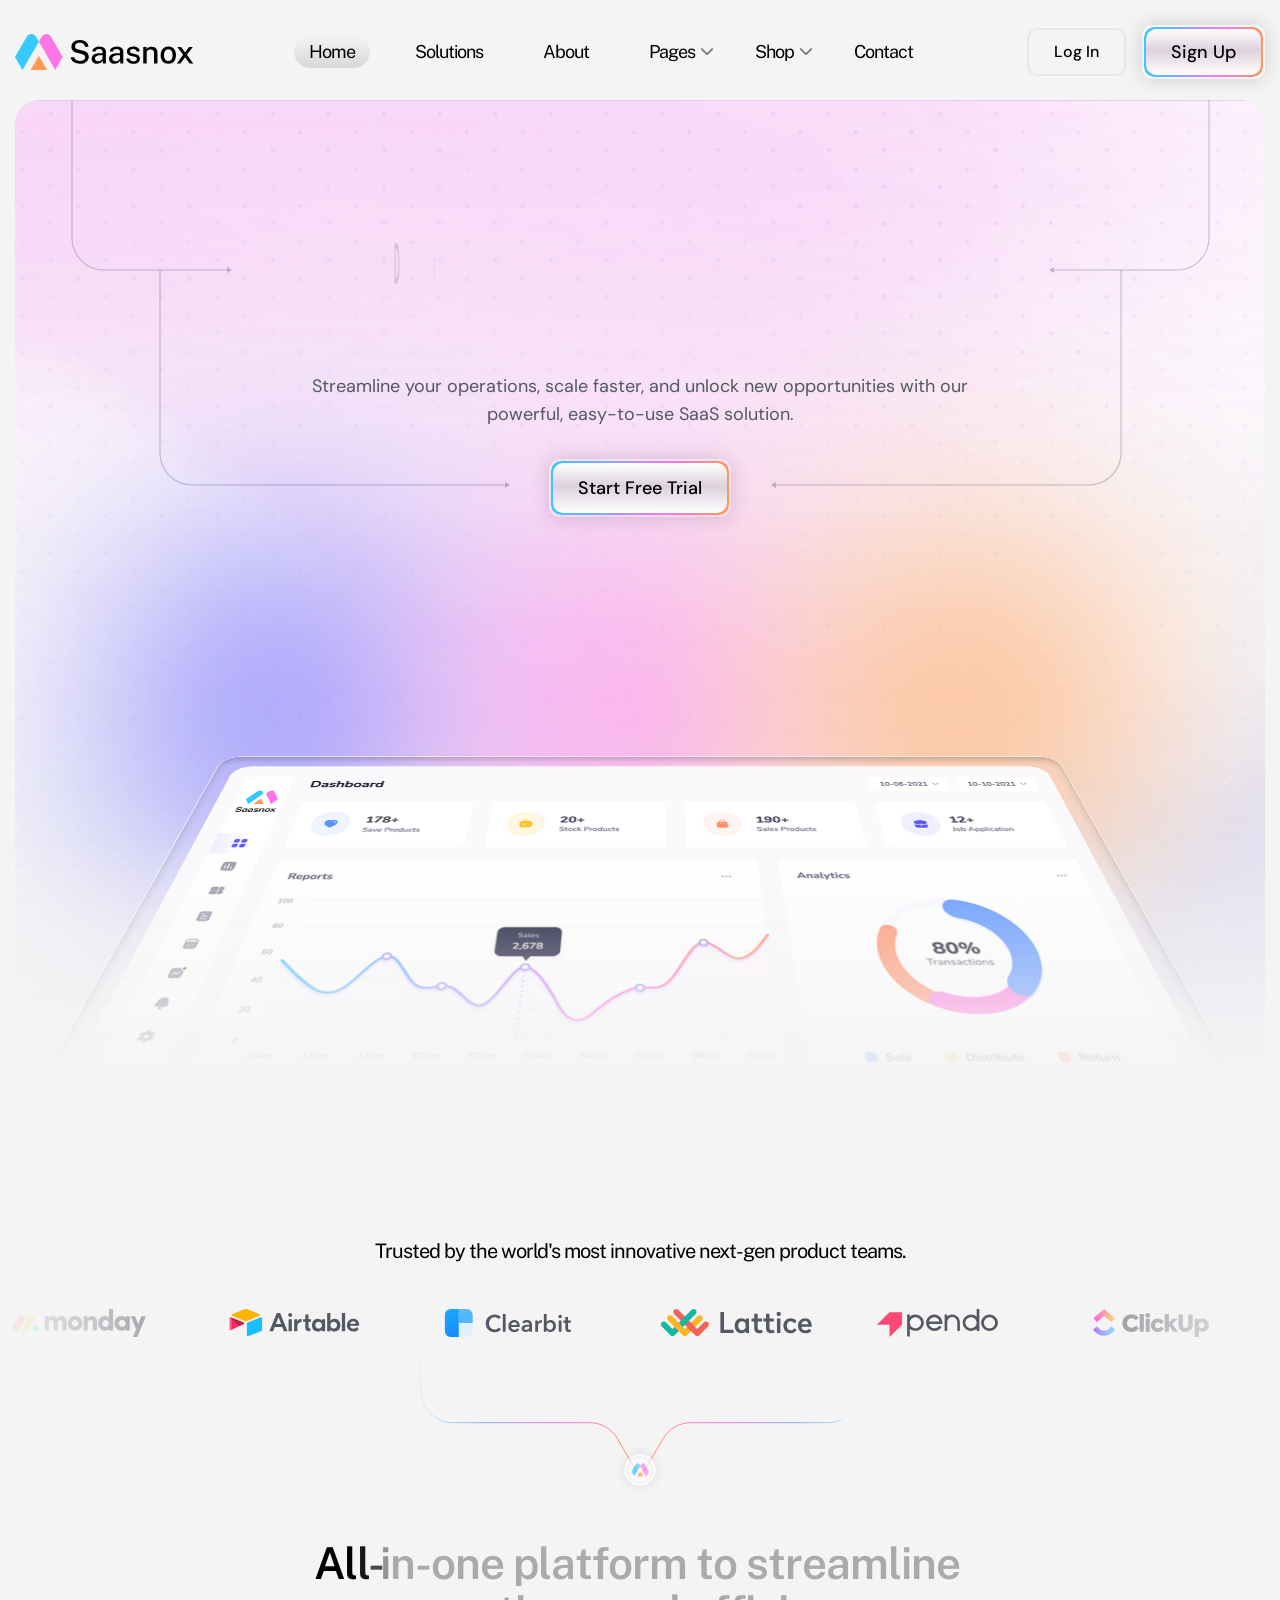
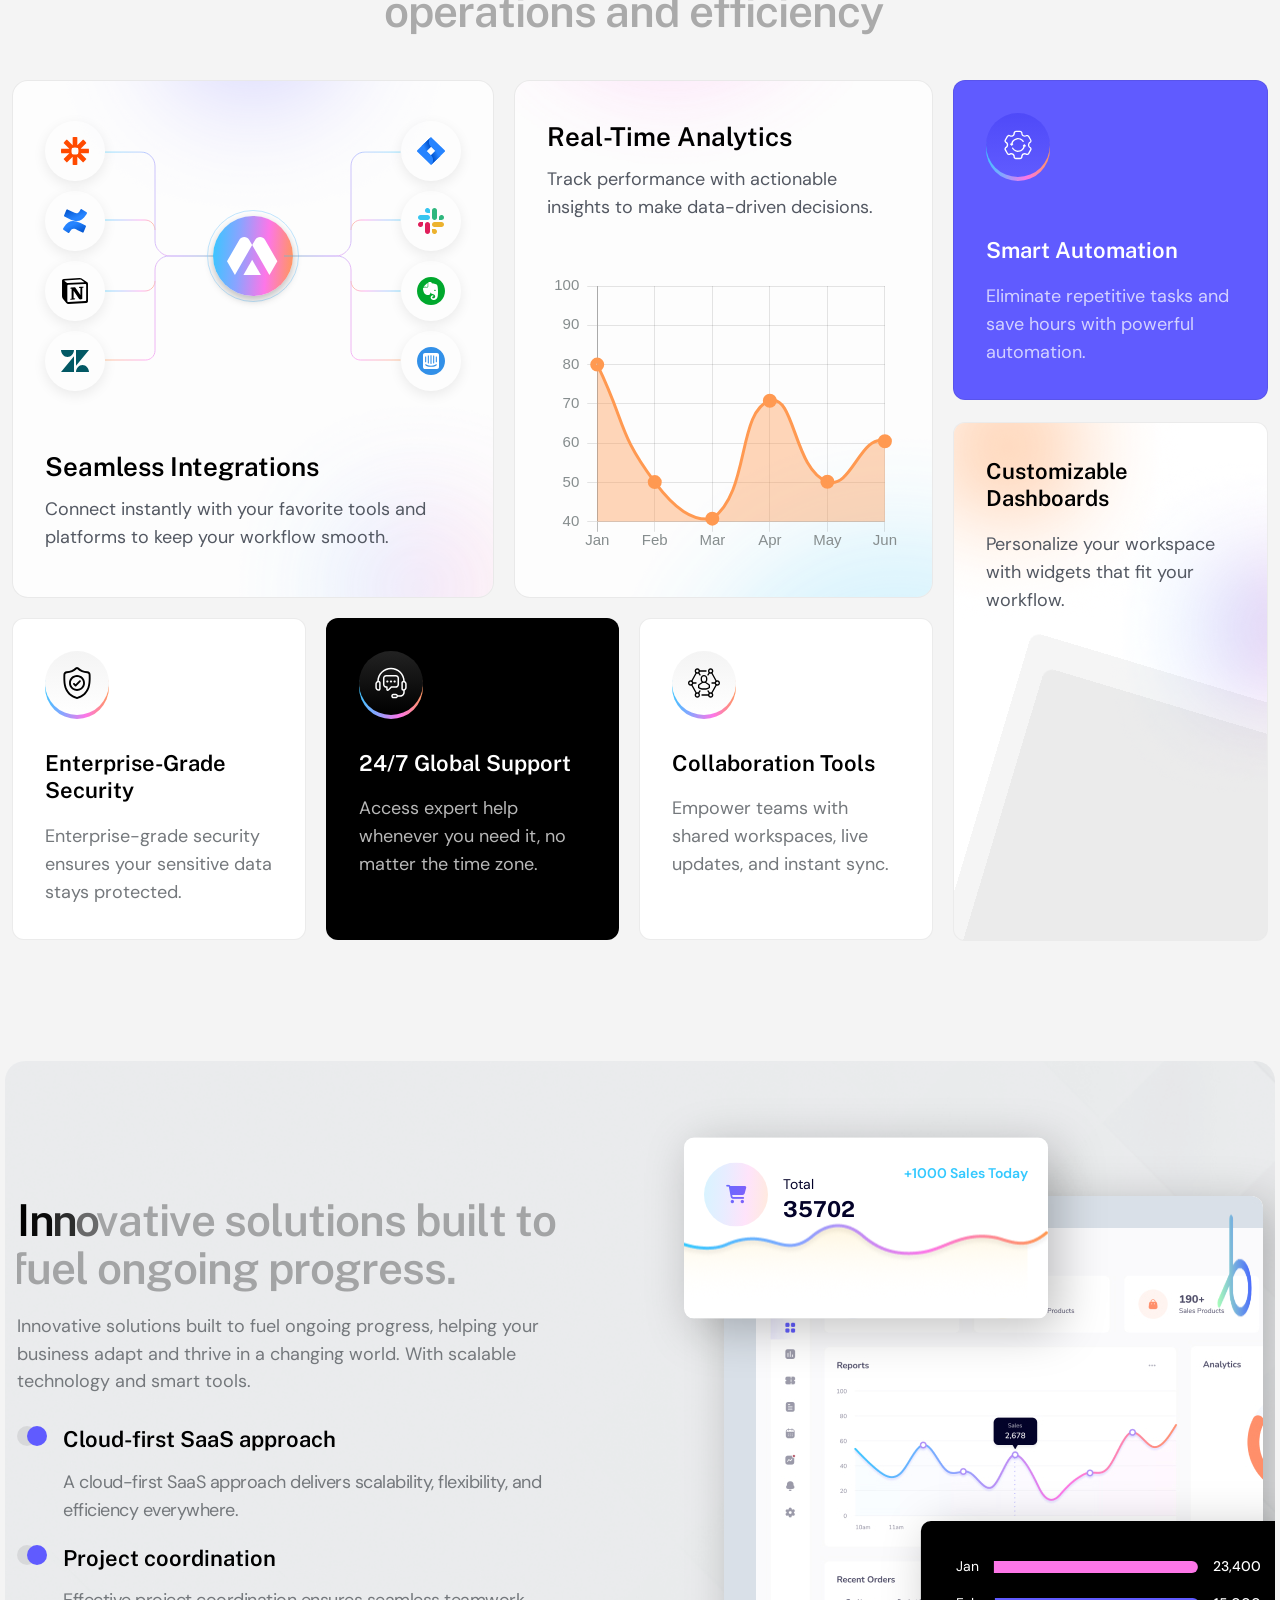
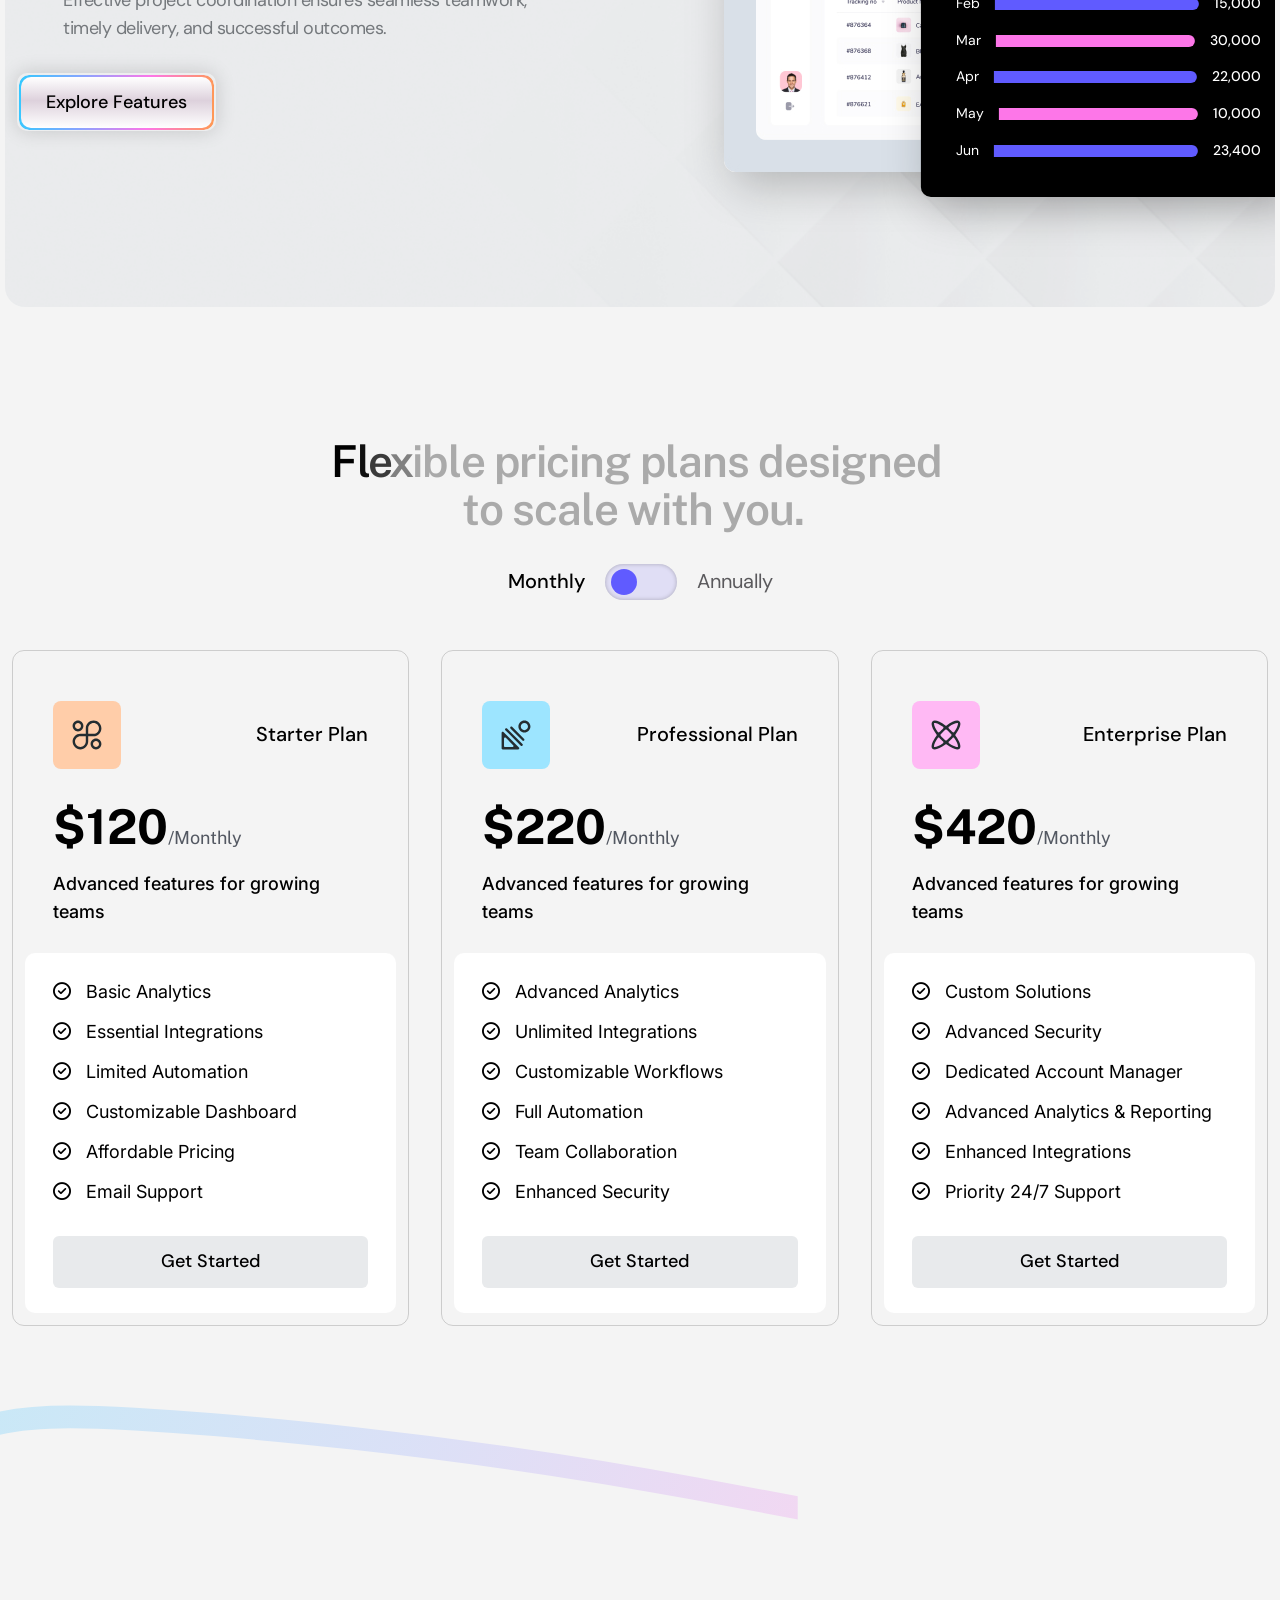
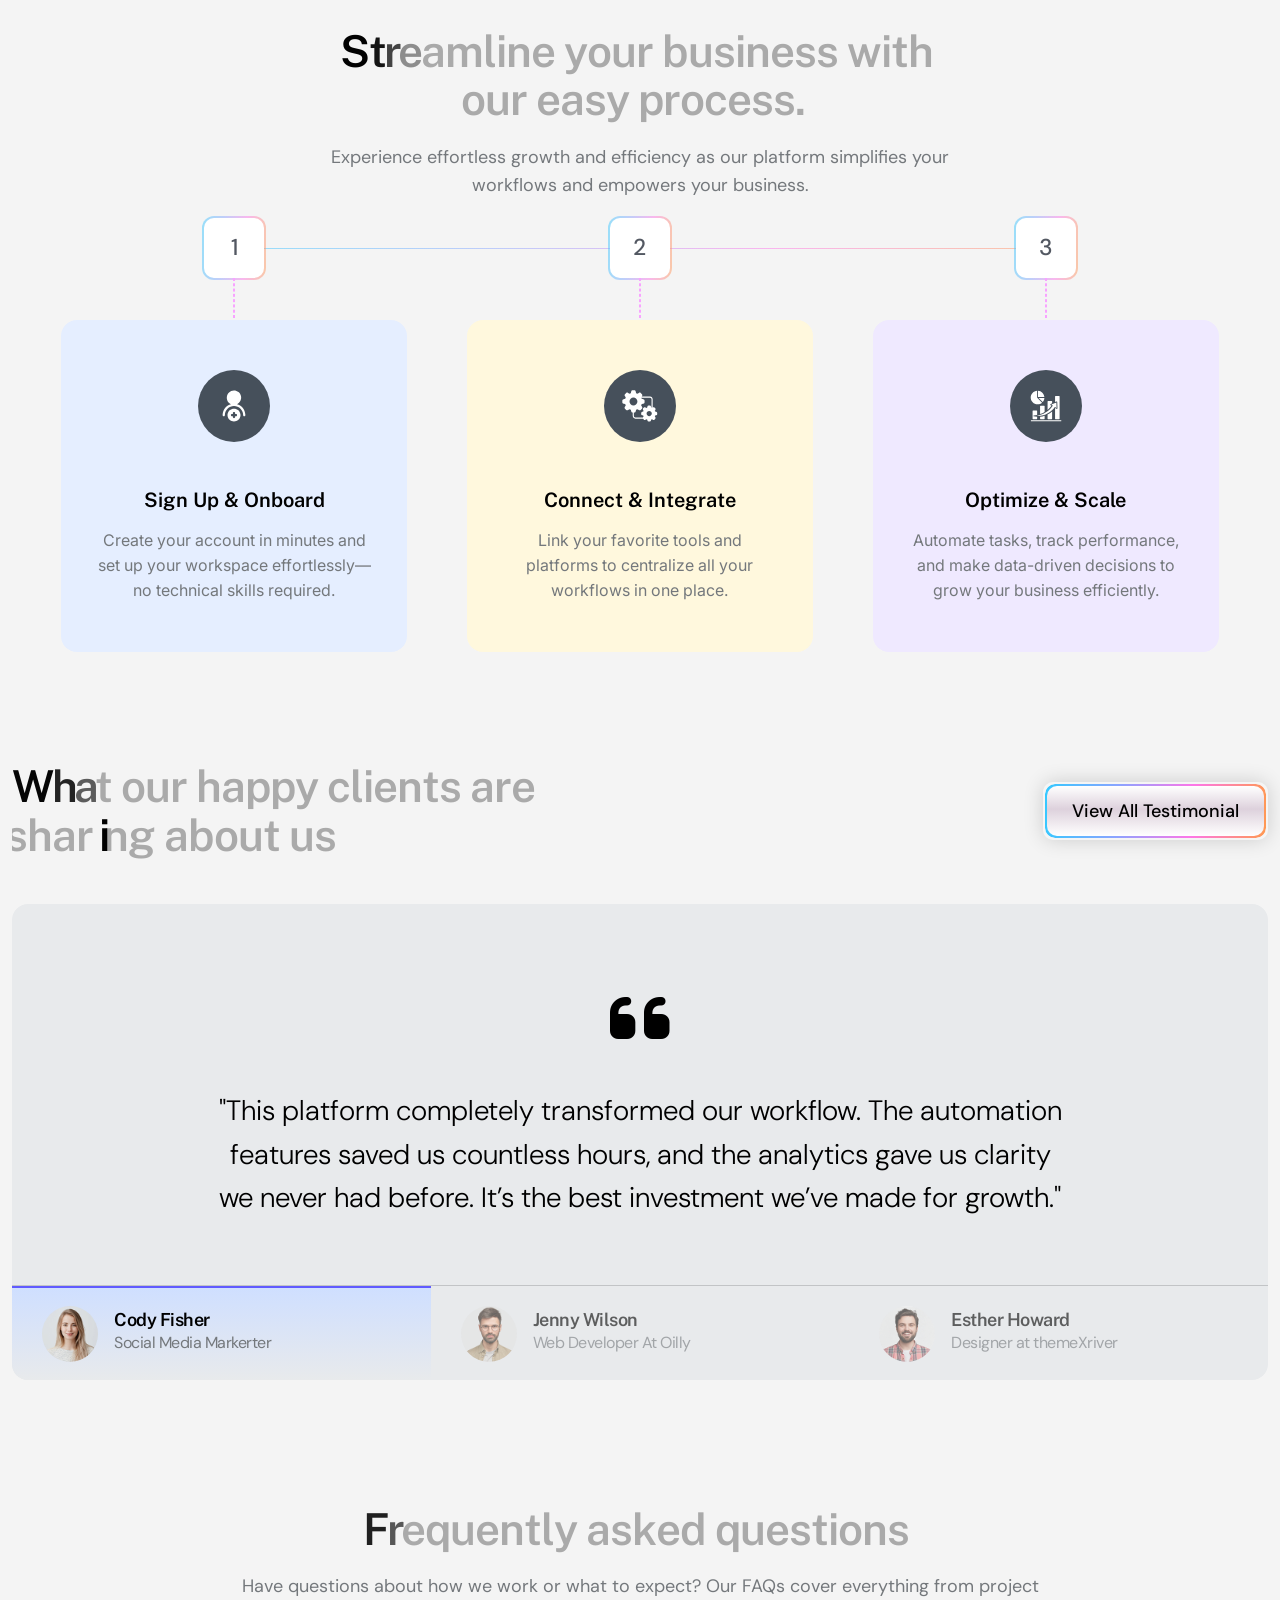
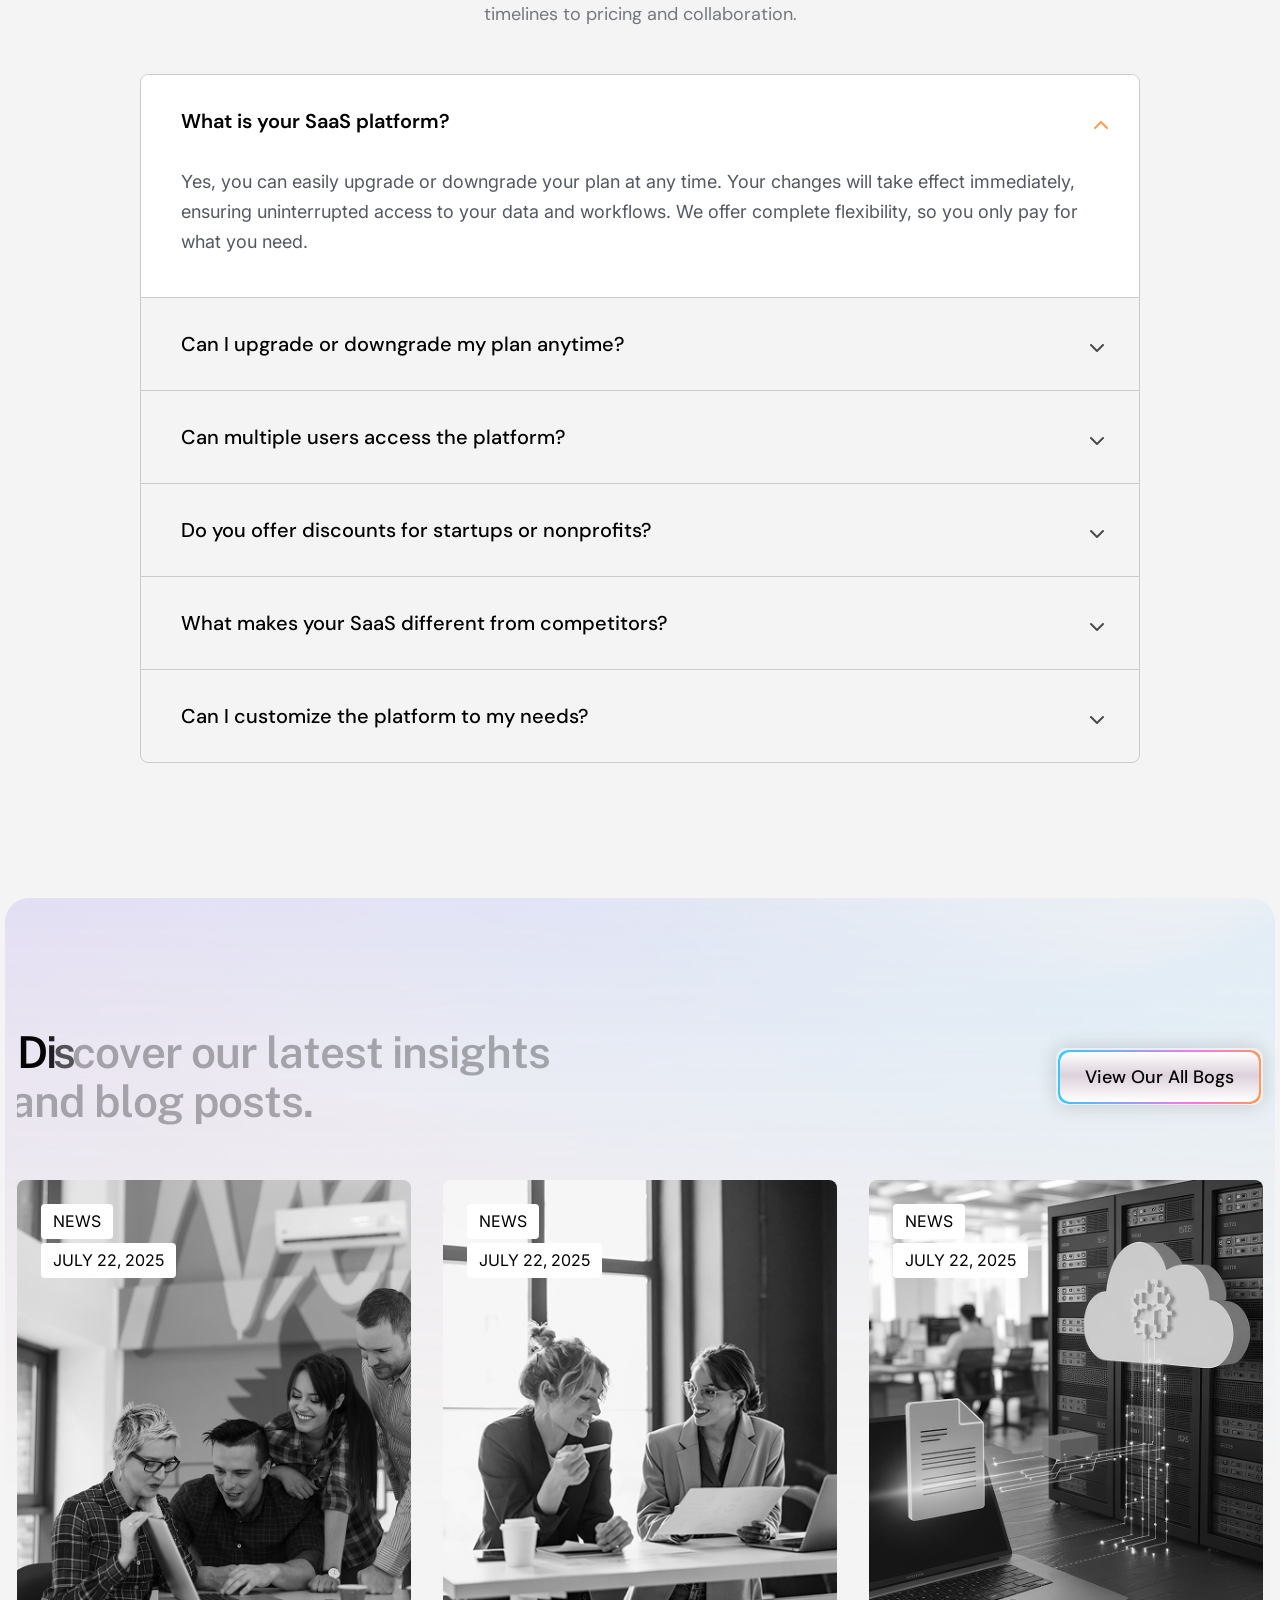
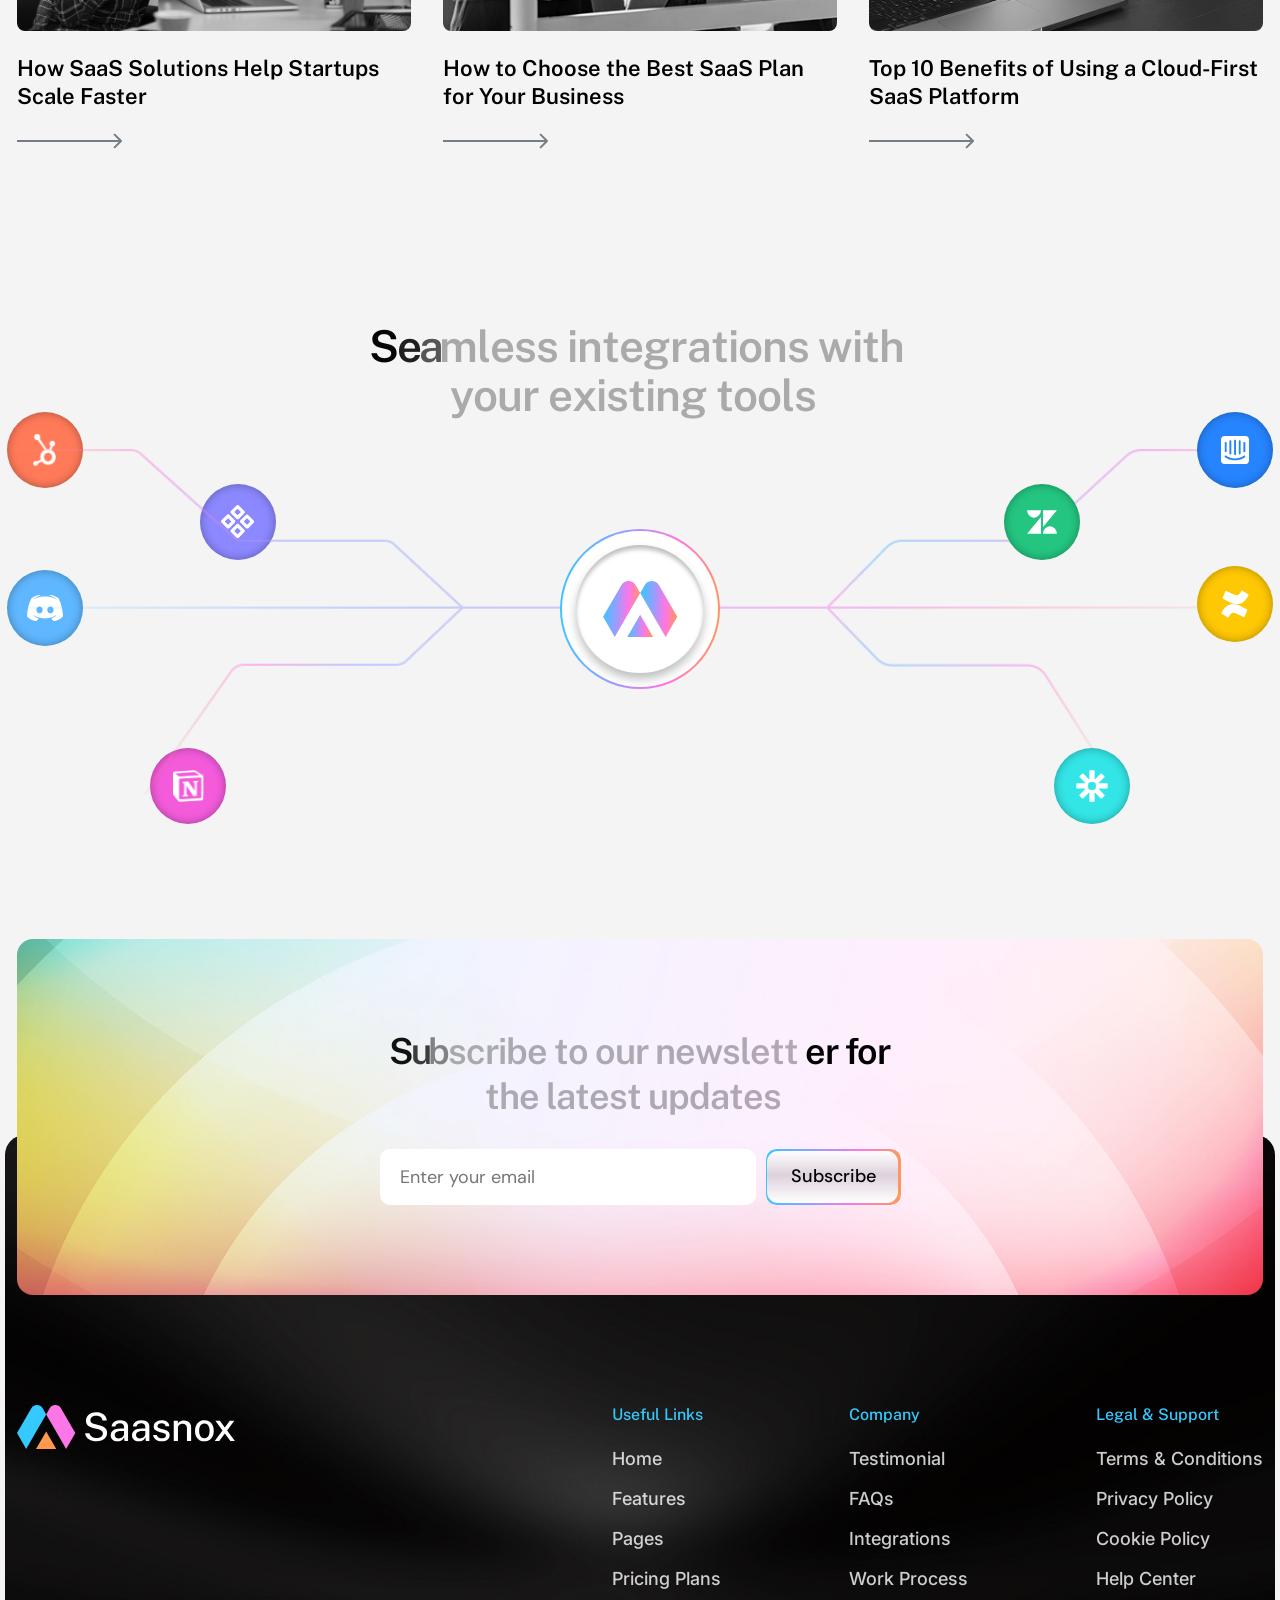
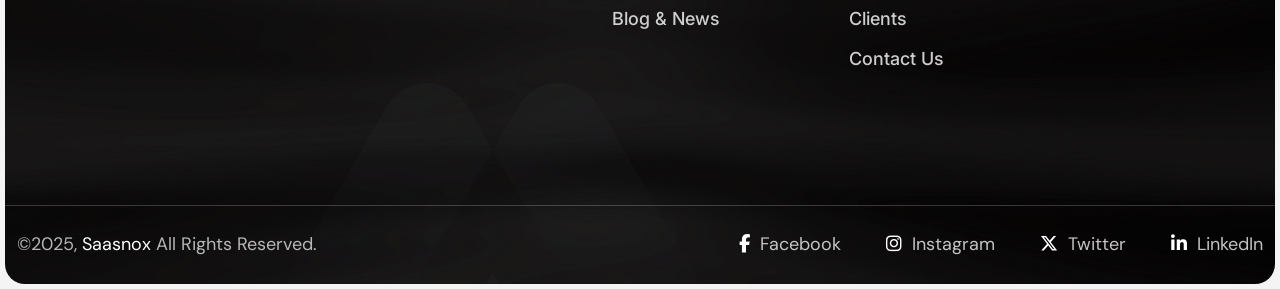
==== commit 963f1e20: "Issue Fixed Issue Fixed" ====
--- a/index.html
+++ b/index.html
@@ -121,7 +121,7 @@
 
 <!-- Start of Hero section
 	============================================= -->
-	<section id="sn-hero" class="sn-hero-sec pt-100">
+	<section id="sn-hero" class="sn-hero-sec over-hidden pt-100">
 		<div class="sn-hero-content over-hidden  position-relative">
 			<div class="sn-hero-bg img-cover position-absolute"><img src="assets/img/hero/hero-bg.png" alt=""></div>
 			<div class="sn-hero-circle-shape d-flex justify-content-center">
@@ -409,7 +409,7 @@
 						</div>
 					</div>
 					<!--  -->
-					<div class="sn-feature-bottom-wrap d-flex">
+					<div class="sn-feature-bottom-wrap sn-item-active d-flex">
 						<div class="sn-feature-item3">
 							<div class="item-icon d-flex justify-content-center align-items-center">
 								<svg width="32" height="32" viewBox="0 0 32 32" fill="none" xmlns="http://www.w3.org/2000/svg">
@@ -424,7 +424,7 @@
 							</div>
 						</div>
 						<!--  -->
-						<div class="sn-feature-item3">
+						<div class="sn-feature-item3 active">
 							<div class="item-icon d-flex justify-content-center align-items-center">
 								<svg width="32" height="32" viewBox="0 0 32 32" fill="none" xmlns="http://www.w3.org/2000/svg">
 									<g clip-path="url(#clip0_1_2833)">
@@ -501,6 +501,8 @@
 					</div>
 					<!--  -->
 					<div class="sn-feature-item4 over-hidden position-relative headline pera-content">
+						<span class="sn_cir_shape1 position-absolute"><img src="assets/img/shape/shape9.png" alt=""></span>
+						<span class="sn_cir_shape2 position-absolute"><img src="assets/img/shape/shape10.png" alt=""></span>
 						<div class="item-text">
 							<h3 class="href-underline"><a href="#">Customizable Dashboards</a></h3>
 							<p>Personalize your workspace with widgets that fit your workflow.</p>
@@ -845,7 +847,7 @@
 <!-- End of Price section
 	============================================= -->	
 
-	<div class="sn-line-shape over-hidden">
+	<div class="sn-line-shape text-center over-hidden">
 		<div class="item-img">
 			<img src="assets/img/shape/shape7.svg" alt="">
 		</div>
@@ -1083,7 +1085,7 @@
 			</div>
 			<div class="sn-faq-content">
 				<div class="accordion" id="accordionExample_31">
-					<div class="accordion-item faq_active  wow fadeInUp"  data-wow-delay="300ms" data-wow-duration="1000ms">
+					<div class="accordion-item   wow fadeInUp"  data-wow-delay="300ms" data-wow-duration="1000ms">
 						<h2 class="accordion-header" id="heading10">
 							<button class="accordion-button" type="button" data-bs-toggle="collapse" data-bs-target="#collapse10" aria-expanded="true" aria-controls="collapse10">
 								<span>What is your SaaS platform?</span>
--- a/assets/css/style.css
+++ b/assets/css/style.css
@@ -2198,6 +2198,18 @@
 .sn-hero-sec {
   padding-left: 52px;
   padding-right: 52px;
+  position: relative;
+}
+.sn-hero-sec:before {
+  left: 0;
+  width: 100%;
+  bottom: -75%;
+  z-index: 2;
+  content: "";
+  height: 100%;
+  position: absolute;
+  background: -webkit-gradient(linear, left bottom, left top, color-stop(74.04%, #F4F4F4), to(rgba(244, 244, 244, 0)));
+  background: linear-gradient(360deg, #F4F4F4 74.04%, rgba(244, 244, 244, 0) 100%);
 }
 @media only screen and (min-width: 1200px) and (max-width: 1399px), only screen and (min-width: 992px) and (max-width: 1199px), only screen and (min-width: 768px) and (max-width: 991px), only screen and (min-width: 576px) and (max-width: 767px), only screen and (min-width: 481px) and (max-width: 575px), (max-width: 480px) {
   .sn-hero-sec {
@@ -2406,6 +2418,7 @@
   left: 0;
   width: 100%;
   bottom: -75%;
+  z-index: 1;
   content: "";
   height: 100%;
   position: absolute;
@@ -2769,7 +2782,6 @@
 }
 .sn-feature-item3 .item-text p {
   font-size: 18px;
-  letter-spacing: -1px;
   -webkit-transition: all 500ms ease-in-out;
   transition: all 500ms ease-in-out;
 }
@@ -2790,20 +2802,20 @@
   color: #fff;
   opacity: 0.72;
 }
-.sn-feature-item3:hover {
+.sn-feature-item3:hover, .sn-feature-item3:is(.active) {
   background-color: #000000;
 }
-.sn-feature-item3:hover .item-icon:after {
+.sn-feature-item3:hover .item-icon:after, .sn-feature-item3:is(.active) .item-icon:after {
   background: -webkit-gradient(linear, left top, left bottom, from(#222222), to(#000000));
   background: linear-gradient(180deg, #222222 0%, #000000 100%);
 }
-.sn-feature-item3:hover .item-icon svg path {
+.sn-feature-item3:hover .item-icon svg path, .sn-feature-item3:is(.active) .item-icon svg path {
   fill: #fff;
 }
-.sn-feature-item3:hover .item-text h3 {
+.sn-feature-item3:hover .item-text h3, .sn-feature-item3:is(.active) .item-text h3 {
   color: #fff;
 }
-.sn-feature-item3:hover .item-text p {
+.sn-feature-item3:hover .item-text p, .sn-feature-item3:is(.active) .item-text p {
   color: rgba(255, 255, 255, 0.72);
 }
 
@@ -2831,6 +2843,7 @@
 }
 
 .sn-feature-item4 {
+  z-index: 1;
   margin-top: 22px;
   border-radius: 12px;
   padding: 35px 32px 0px;
@@ -2848,6 +2861,16 @@
     max-width: 100%;
     width: 100%;
   }
+}
+.sn-feature-item4 .sn_cir_shape1 {
+  top: -30%;
+  left: -40%;
+  z-index: -1;
+}
+.sn-feature-item4 .sn_cir_shape2 {
+  top: 5%;
+  z-index: -1;
+  right: -60%;
 }
 .sn-feature-item4 .sn-shape1,
 .sn-feature-item4 .sn-shape2 {
@@ -2874,7 +2897,6 @@
   color: #535862;
   font-size: 18px;
   max-width: 235px;
-  letter-spacing: -1px;
 }
 .sn-feature-item4 .item-img {
   right: -56%;
@@ -3837,13 +3859,16 @@
   }
 }
 .sn-faq-content .accordion-item,
-.sn-faq-content .accordion-button:not(.collapsed),
 .sn-faq-content .accordion-button {
   background-color: transparent;
+  -webkit-transition: all 500ms ease-in-out;
+  transition: all 500ms ease-in-out;
+}
+.sn-faq-content .accordion-button:not(.collapsed) {
+  background-color: #fff;
 }
 .sn-faq-content .accordion-item {
   border: none;
-  padding: 35px 40px;
   border-bottom: 1px solid rgba(36, 45, 49, 0.2);
   -webkit-transition: all 500ms ease-in-out;
   transition: all 500ms ease-in-out;
@@ -3855,9 +3880,6 @@
   .sn-faq-content .accordion-item {
     padding: 23px 15px 23px 25px;
   }
-}
-.sn-faq-content .accordion-item:is(.faq_active) {
-  background-color: #fff;
 }
 .sn-faq-content .accordion-button {
   padding: 0;
@@ -3865,9 +3887,8 @@
   font-size: 20px;
   font-weight: 500;
   position: relative;
+  padding: 34px 40px;
   color: var(--sn-black1);
-  -webkit-transition: all 500ms ease;
-  transition: all 500ms ease;
 }
 .sn-faq-content .accordion-button span {
   max-width: 85%;
@@ -3881,14 +3902,18 @@
 .sn-faq-content .accordion-body {
   color: #535862;
   font-size: 18px;
-  line-height: 30px;
   line-height: 1.667;
-  padding: 5px 0px 0px;
+  padding: 0px 40px 40px;
   font-family: var(--sn-inter);
+  -webkit-transition: all 500ms ease-in-out;
+  transition: all 500ms ease-in-out;
+}
+.sn-faq-content .accordion-collapse:is(.show) .accordion-body {
+  background-color: #fff;
 }
 .sn-faq-content .accordion-button::after {
-  top: 5px;
-  right: 0;
+  top: 40px;
+  right: 30px;
   opacity: 0.7;
   font-size: 16px;
   content: "\f078";
@@ -3905,7 +3930,6 @@
   -webkit-box-shadow: none;
           box-shadow: none;
   font-weight: 600;
-  padding-bottom: 15px;
 }
 .sn-faq-content .accordion-button:not(.collapsed):after {
   opacity: 1;
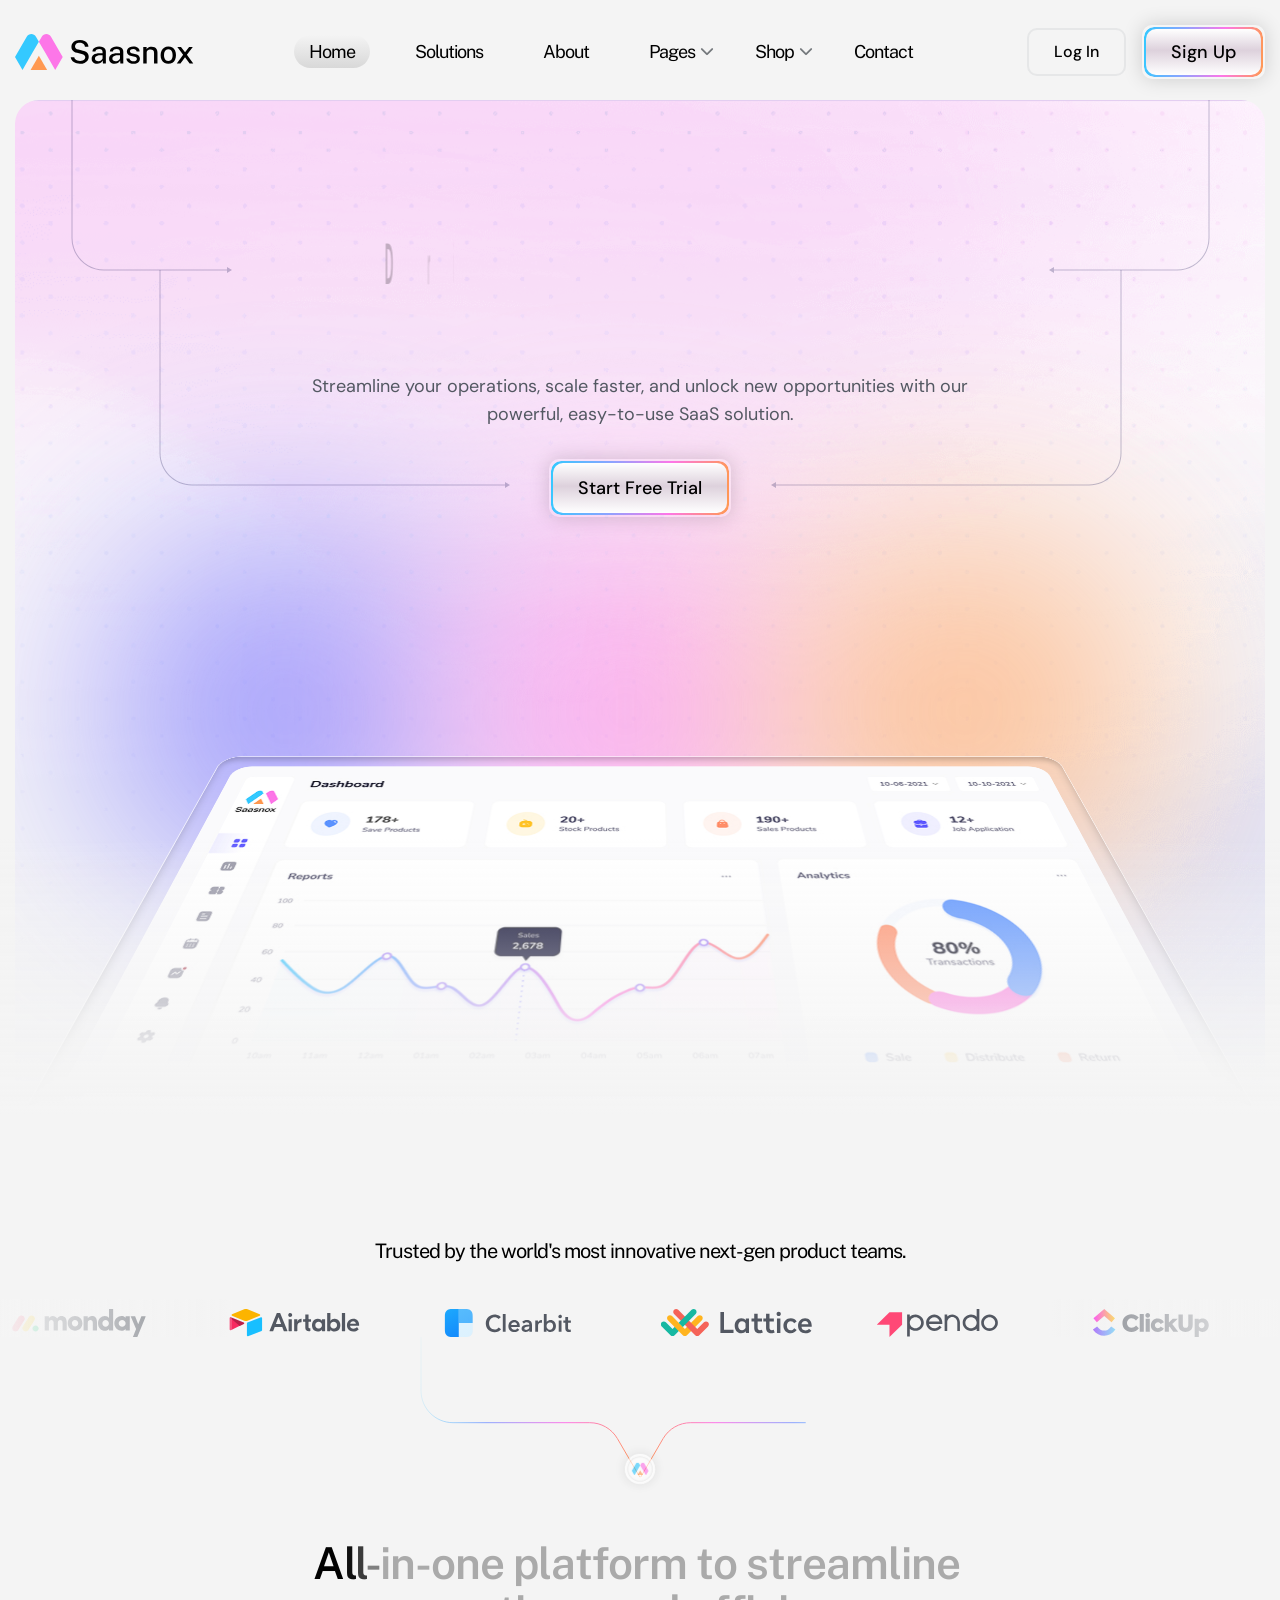
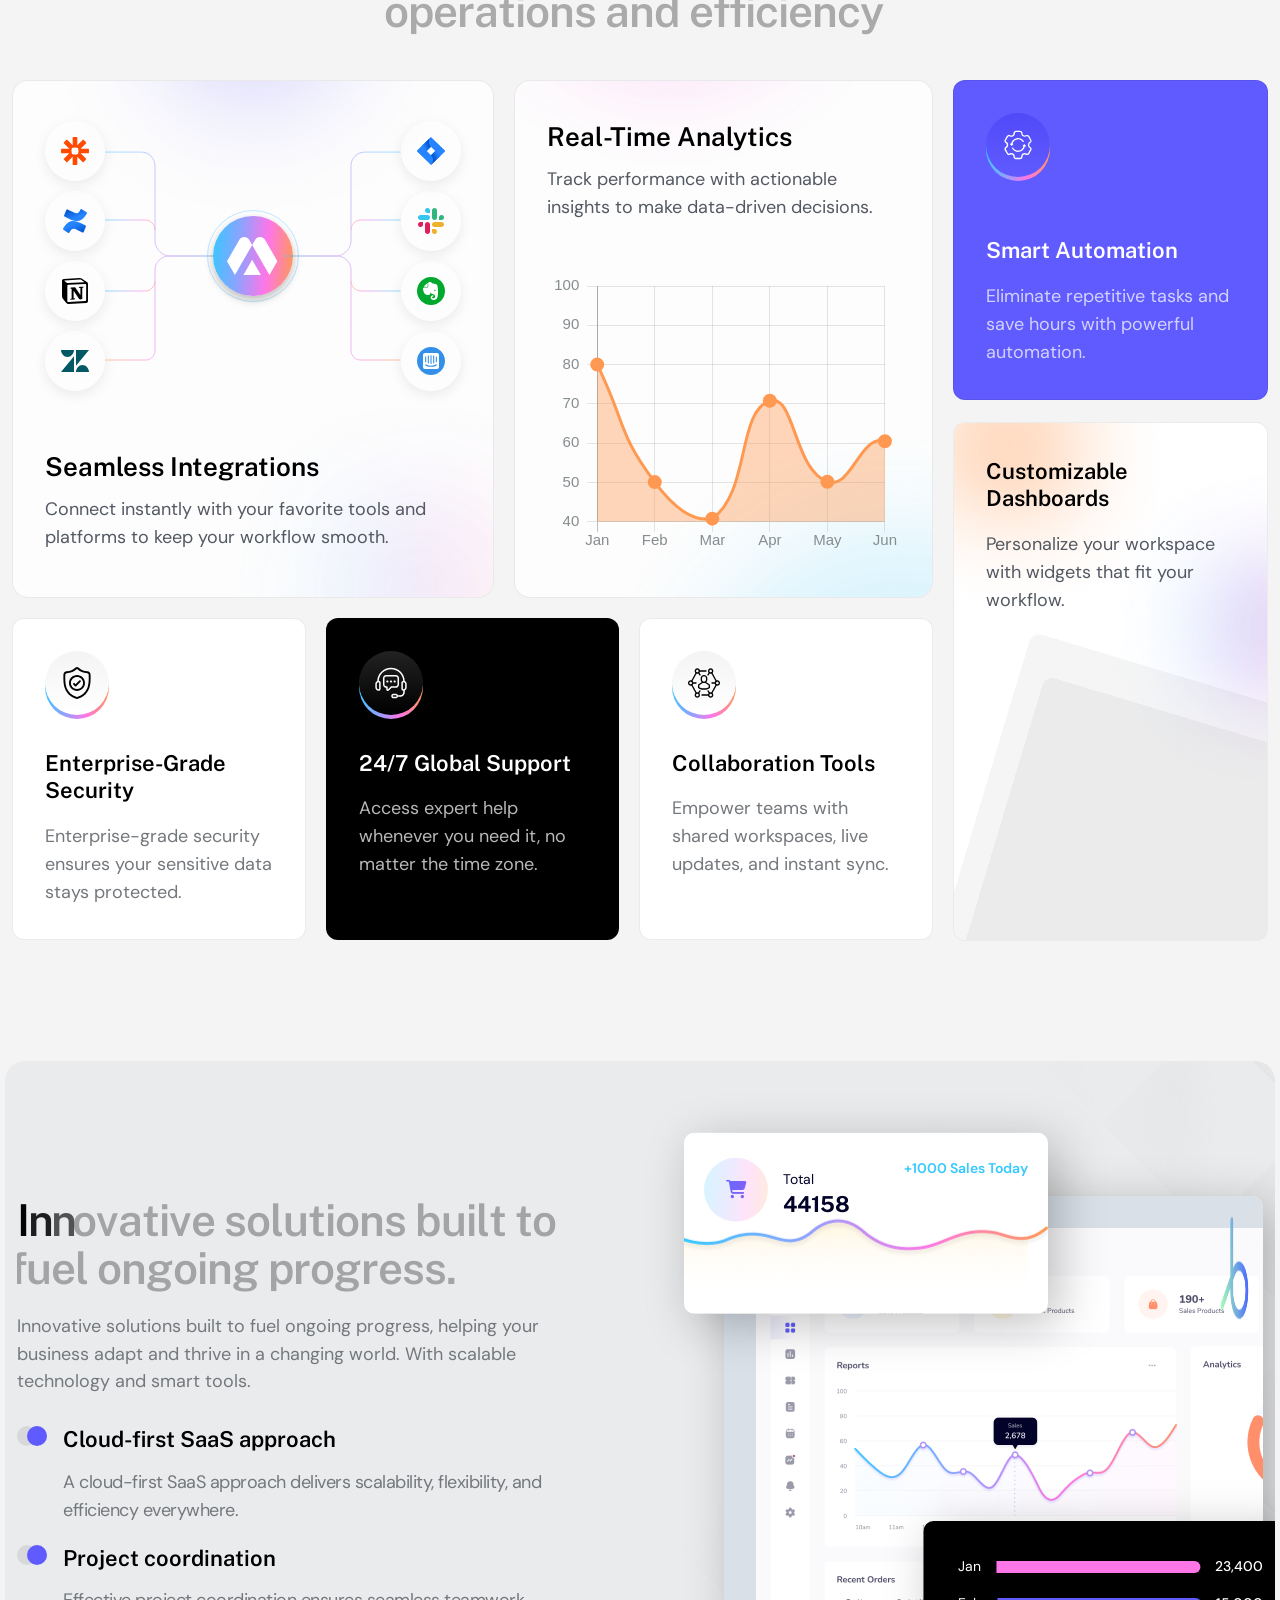
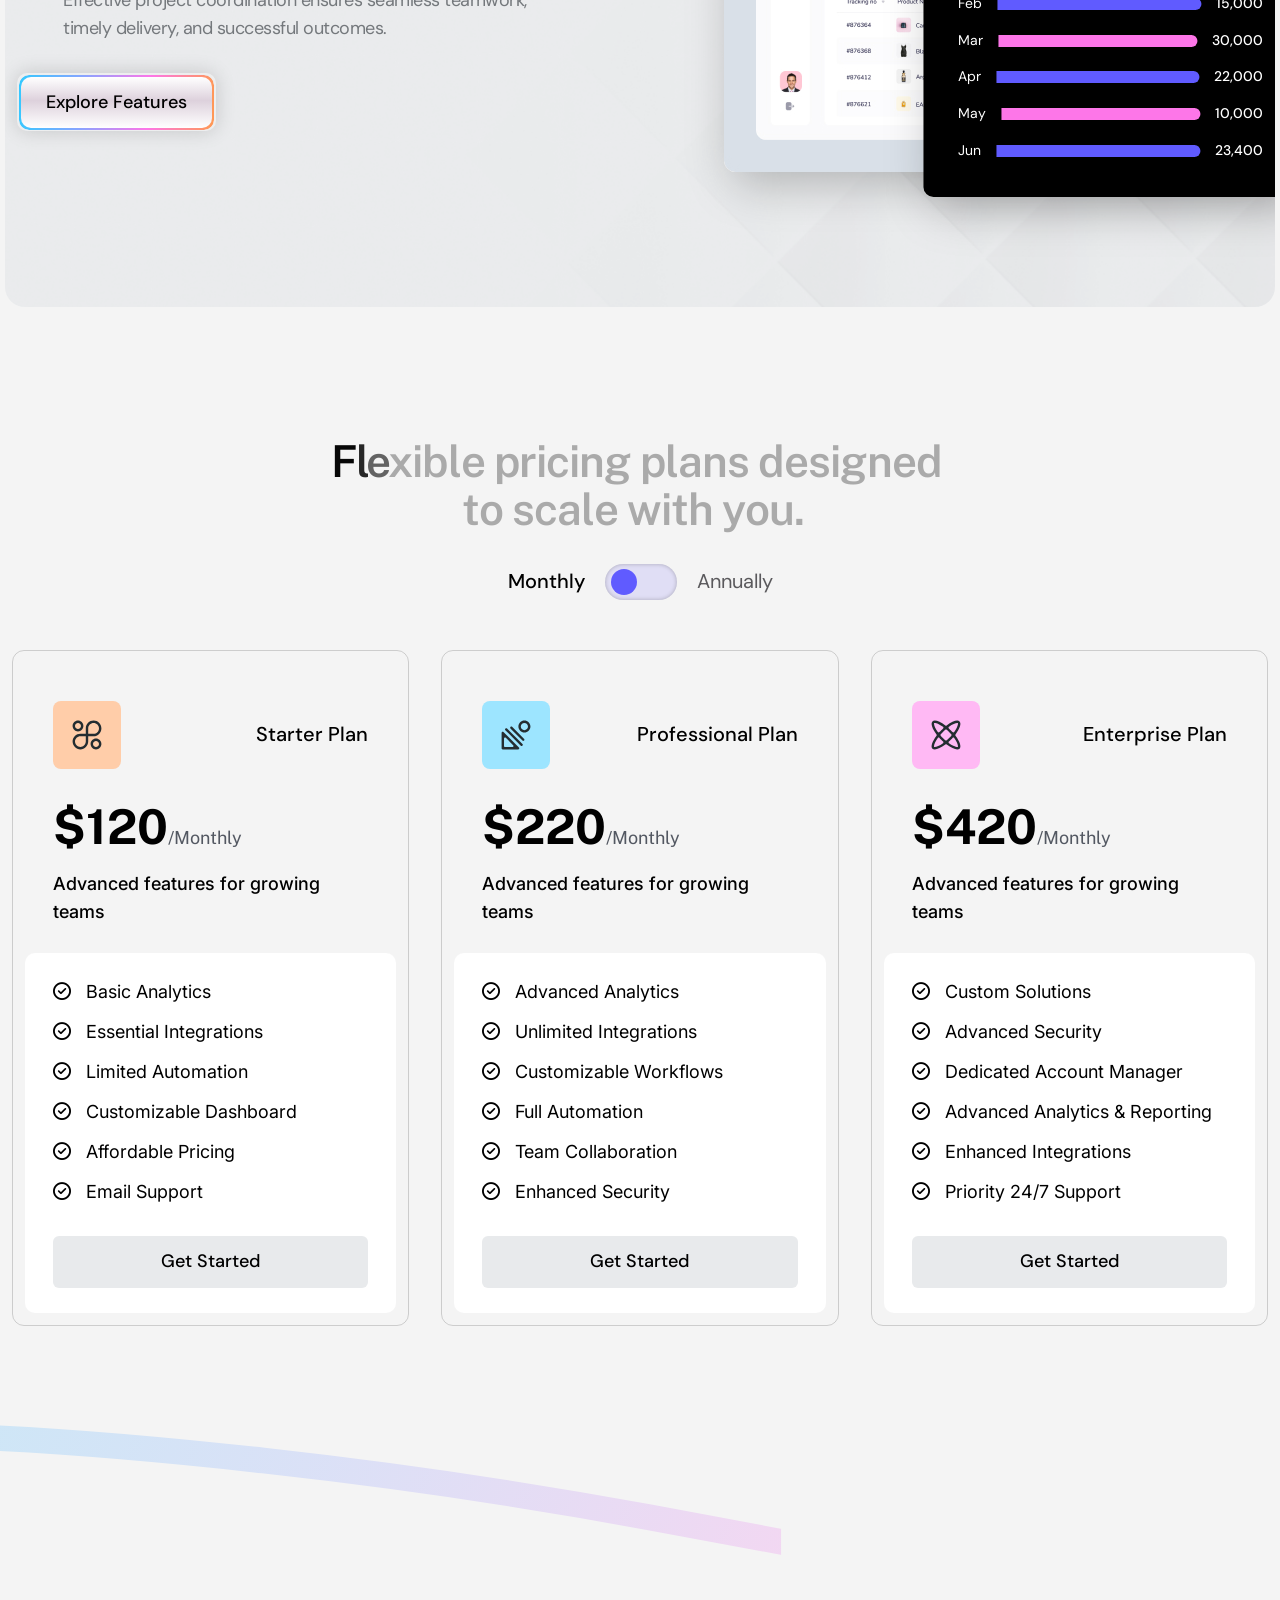
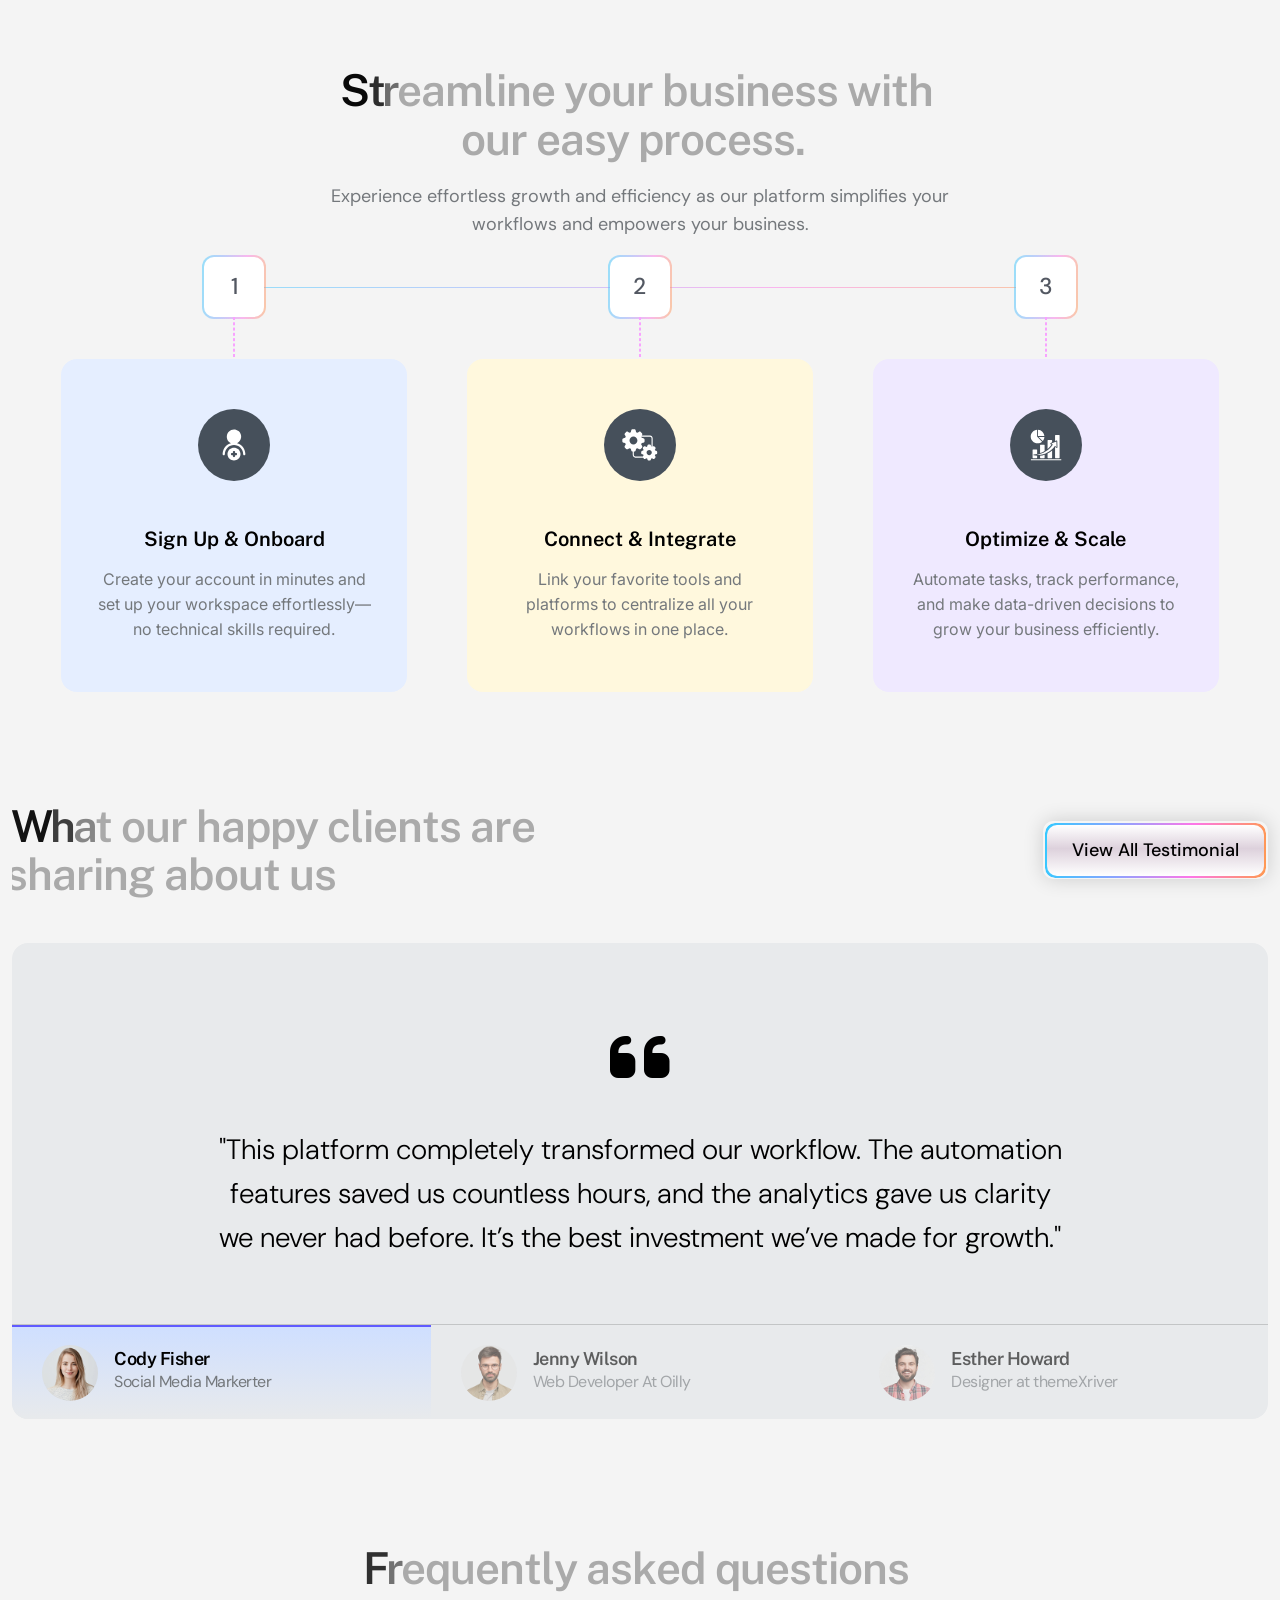
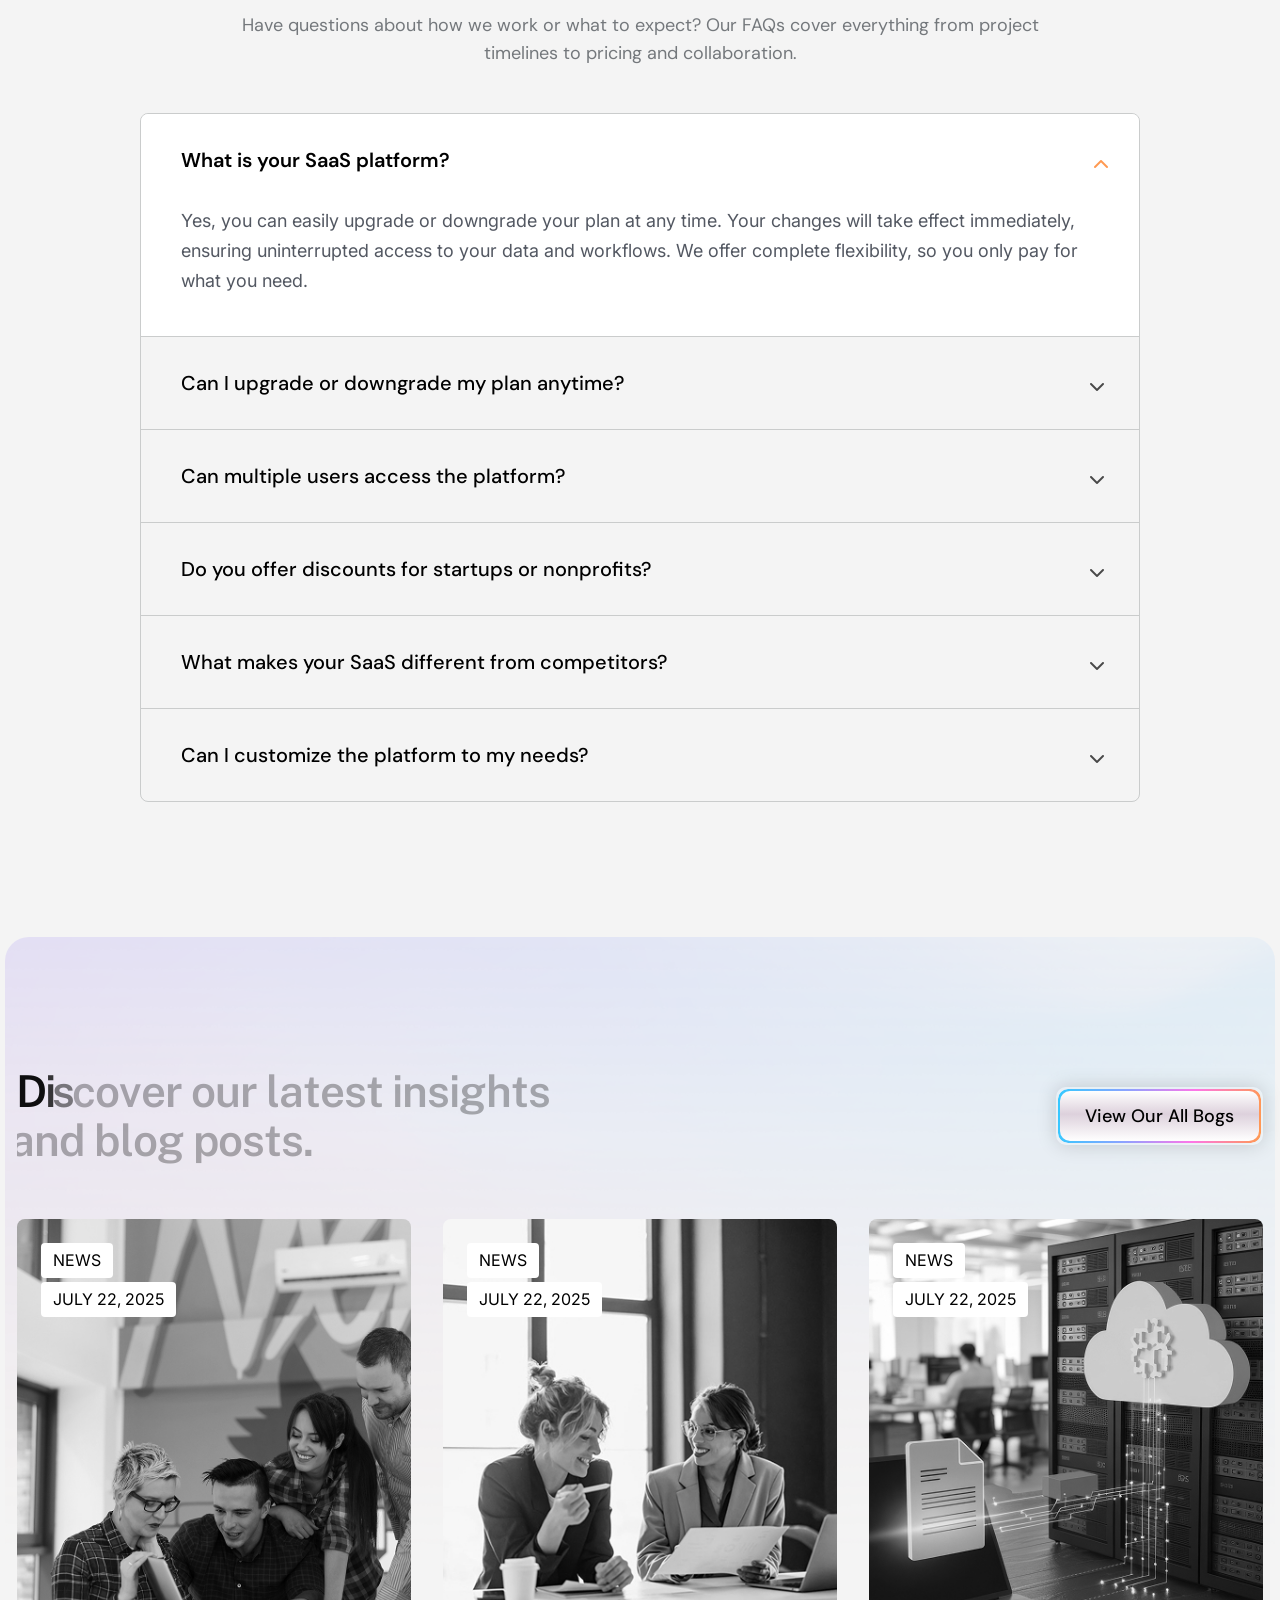
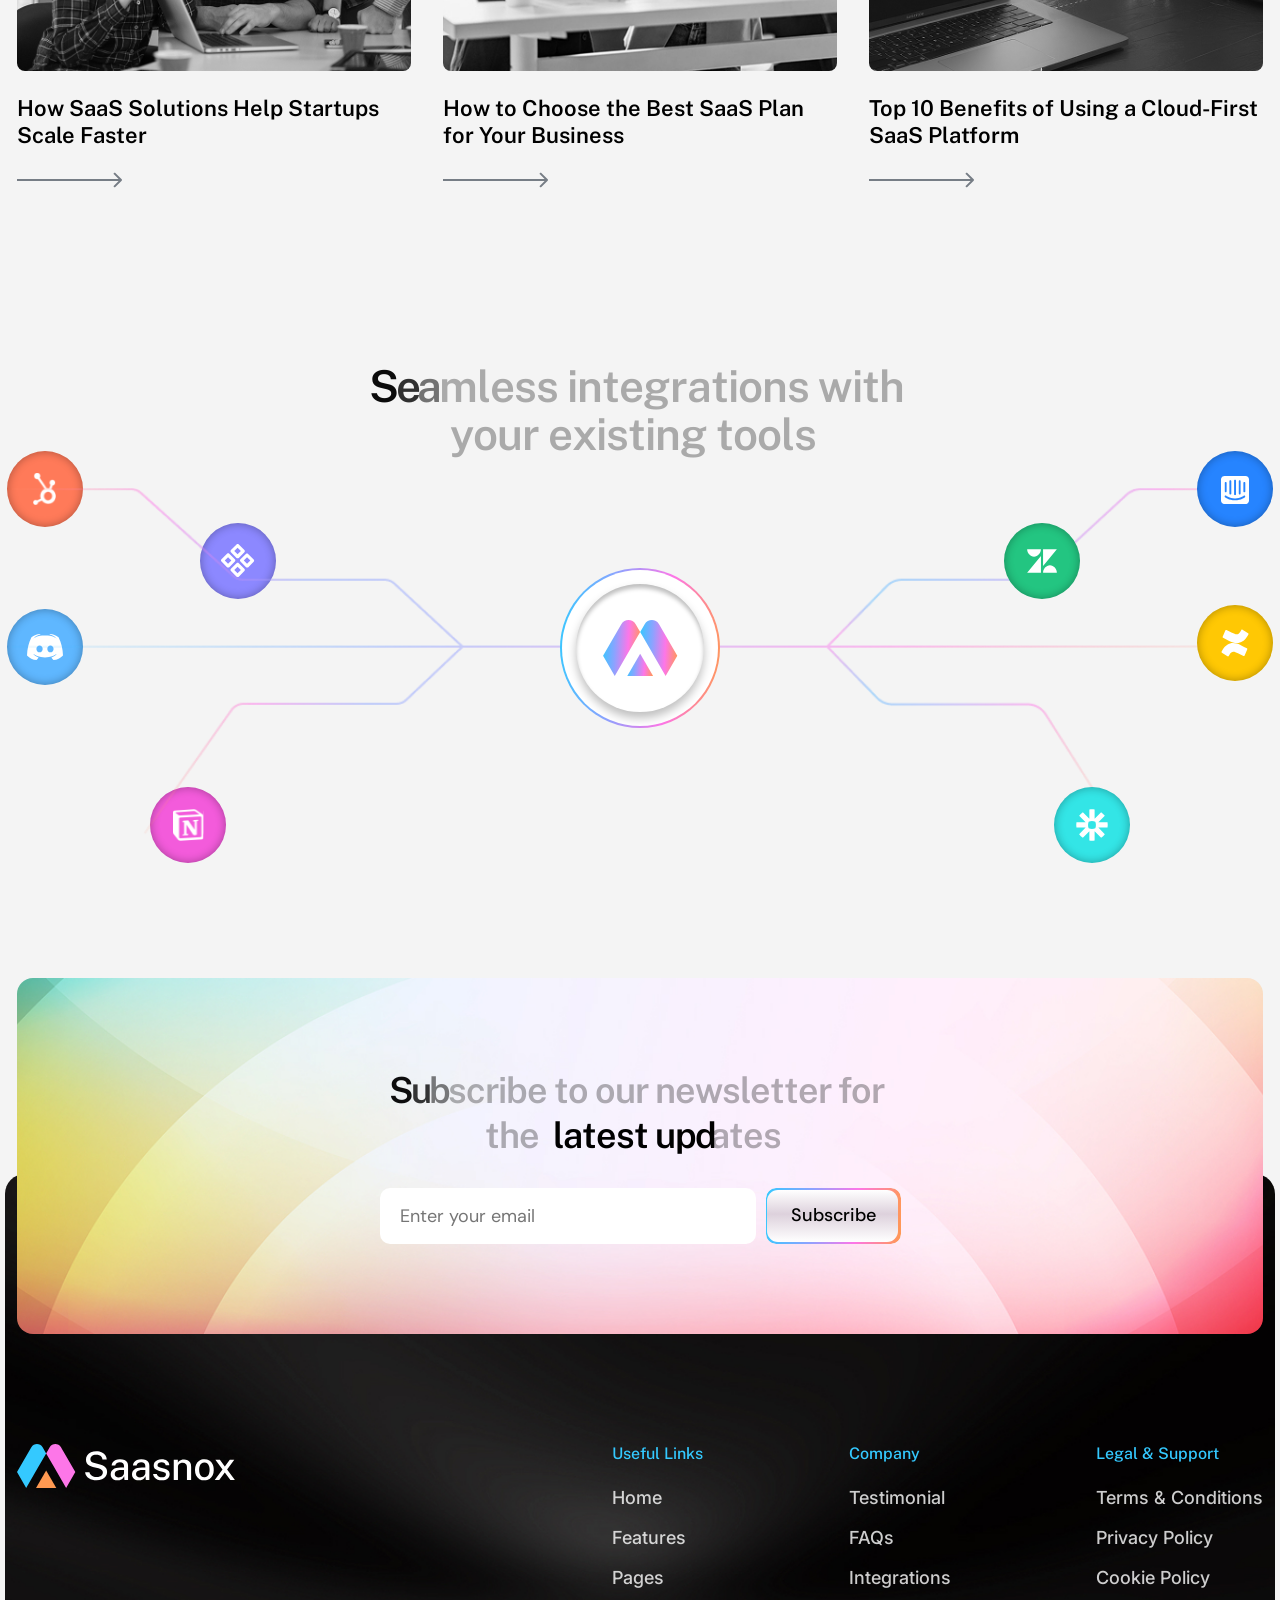
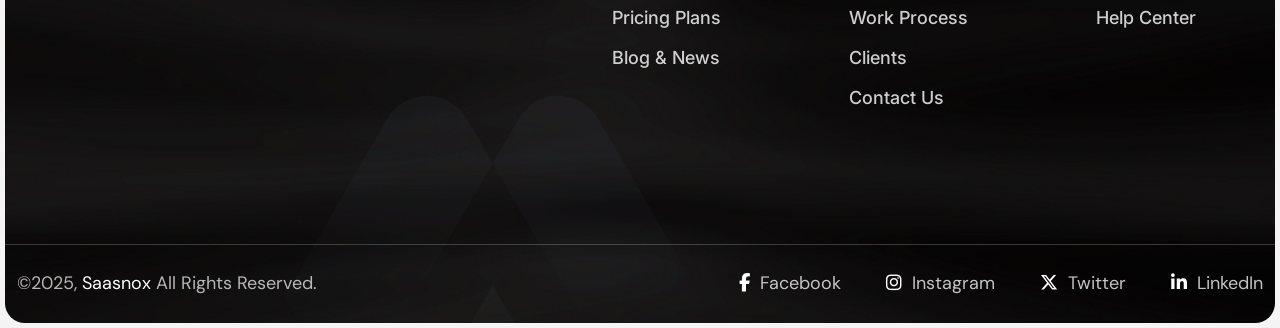
==== commit 7dac336a: "100% 100%" ====
--- a/index.html
+++ b/index.html
@@ -116,6 +116,98 @@
 			</div>
 		</div>
 	</header>
+	<!-- Mobile-start -->
+	<div class="mobile_menu lenis lenis-smooth ofcanvas_sidebar position-relative">
+		<div class="mobile_menu_wrap">
+			<div class="mobile_menu_overlay open_mobile_menu"></div>
+			<div class="mobile_menu_content">
+				<div class="mobile_menu_close open_mobile_menu">
+					<i class="fas fa-times"></i>
+				</div>
+				<div class="m-brand-logo">
+					<a href="#"><img src="assets/img/logo/logo1.svg" alt=""></a>
+				</div>
+				<div class="mobile-search-bar position-relative">
+					<form action="#">
+						<input type="text" name="search" placeholder="Keywords">
+						<button><i class="fas fa-search"></i></button>
+					</form>
+				</div>
+				<nav class="mobile-main-navigation  clearfix ul-li">
+					<ul id="m-main-nav" class="nav navbar-nav clearfix">
+						<li class="dropdown active">
+							<a href="!#">Home</a>
+							<ul class="dropdown-menu clearfix">
+								<li><a class="active" href="index.html">Online Course</a></li>
+								<li><a href="index-2.html">University</a></li>
+								<li><a href="index-3.html">Kindergarden</a></li>
+								<li><a href="index-4.html">Marketplace</a></li>
+								<li><a href="index-5.html">Modern Education</a></li>
+								<li><a href="index-6.html">University Classic</a></li>
+							</ul>
+						</li>
+						<li><a href="about.html">About</a></li>
+						<li class="dropdown">
+							<a href="!#">Course</a>
+							<ul class="dropdown-menu clearfix"> 
+								<li><a href="course.html">Course Page 1 </a></li>
+								<li><a href="course-2.html">Course Page 2</a></li>
+								<li><a href="course-3.html">Course Page 3</a></li>
+								<li><a href="course-4.html">Course Page 4</a></li>
+								<li><a href="course-5.html">Course Page 5</a></li>
+								<li><a href="course-6.html">Course Page 6</a></li>
+								<li><a href="course-single.html">Course Details</a></li>
+								<li><a href="course-category.html">Course Category</a></li>
+							</ul>
+						</li>
+						<li class="dropdown">
+							<a href="!#">Pages</a>
+							<ul class="dropdown-menu clearfix">
+								<li class="dropdown">
+									<a href="team.html">Team Page</a>
+									<ul class="dropdown-menu clearfix">
+										<li><a href="team-1.html">Team Page 1 </a></li>
+										<li><a href="team-2.html">Team Page 2</a></li>
+										<li><a href="team-3.html">Team Page 3</a></li>
+										<li><a href="instructor-single.html">Team Page Details</a></li>
+									</ul>
+								</li>
+								<li><a href="contact.html">Contact</a></li>
+								<li class="dropdown">
+									<a href="team.html">Event Page</a>
+									<ul class="dropdown-menu clearfix">
+										<li><a href="event-single.html">Event Details</a></li>
+									</ul>
+								</li>
+								<li><a href="faq.html">Faq Page</a></li>
+								<li><a href="pricing.html">Pricing Page</a></li>
+								<li><a href="zoom-meeting.html">Zoom Meeting</a></li>
+								<li><a href="404.html">404 Error</a></li>
+								<li><a href="gallery.html">Gallery Page</a></li>
+							</ul>
+						</li>
+						<li class="dropdown">
+							<a href="!#">Blog</a>
+							<ul class="dropdown-menu clearfix"> 
+								<li><a href="blog-1.html">Blog Page 1</a></li>
+								<li><a href="blog-2.html">Blog Page 2</a></li>
+								<li><a href="blog-3.html">Blog Page 3</a></li>
+								<li><a href="blog-list.html">Blog Page List</a></li>
+								<li><a href="blog-single.html">Blog Details Page</a></li>
+							</ul>
+						</li>
+					</ul>
+				</nav>
+				<div class="ptx-mobile-header-social text-center">
+					<a href="#"> <i class="fab fa-instagram"></i></a>
+					<a href="#"> <i class="fab fa-linkedin-in"></i></a>
+					<a href="#"> <i class="fab fa-facebook"></i></a>
+					<a href="#"> <i class="fab fa-youtube"></i></a>
+				</div>
+			</div>
+		</div>
+		<!-- /Mobile-Menu -->
+	</div>
 <!-- Start of Header section
 	============================================= -->
 
--- a/assets/css/style.css
+++ b/assets/css/style.css
@@ -308,6 +308,272 @@
           box-shadow: 0px 0px 20px 0px rgba(0, 0, 0, 0.1607843137);
 }
 
+/*// Mobile Menu style*/
+/*----------------------------------------------------*/
+.mobile_logo {
+  top: 10px;
+  left: 15px;
+  display: none;
+  position: absolute;
+}
+
+.mobile_menu_content {
+  top: 0px;
+  bottom: 0;
+  left: -100%;
+  height: 100vh;
+  z-index: 101;
+  position: fixed;
+  width: 100%;
+  max-width: 500px;
+  overflow-y: scroll;
+  background-color: #0f0d0d;
+  padding: 20px 20px 35px 20px;
+  -webkit-box-shadow: 0px 3px 5px rgba(100, 100, 100, 0.19);
+          box-shadow: 0px 3px 5px rgba(100, 100, 100, 0.19);
+  -webkit-transition: all 0.5s ease-in;
+  transition: all 0.5s ease-in;
+}
+.mobile_menu_content::-webkit-scrollbar {
+  width: 6px;
+}
+.mobile_menu_content::-webkit-scrollbar-track {
+  -webkit-box-shadow: inset 0 0 6px rgba(0, 0, 0, 0.3);
+          box-shadow: inset 0 0 6px rgba(0, 0, 0, 0.3);
+}
+.mobile_menu_content::-webkit-scrollbar-thumb {
+  outline: none;
+  border-radius: 0px;
+  background: #000;
+  background-size: 200%, 1px;
+}
+.mobile_menu_content .mobile-main-navigation {
+  width: 100%;
+}
+.mobile_menu_content .mobile-main-navigation .navbar-nav {
+  width: 100%;
+}
+.mobile_menu_content .dropdown:after {
+  display: none;
+}
+.mobile_menu_content .navbar-nav .dropdown-menu {
+  position: static !important;
+  -webkit-transform: none !important;
+          transform: none !important;
+}
+.mobile_menu_content .mobile-main-navigation .navbar-nav li {
+  padding: 0;
+  width: 100%;
+  display: block;
+  -webkit-transition: 0.3s all ease-in-out;
+  transition: 0.3s all ease-in-out;
+  border-bottom: 1px solid rgba(255, 255, 255, 0.06);
+}
+.mobile_menu_content .mobile-main-navigation .navbar-nav li a {
+  padding: 0;
+  width: 100%;
+  color: #fff;
+  display: block;
+  font-weight: 500;
+  font-size: 18px;
+  text-transform: capitalize;
+  padding: 10px 30px 10px 0;
+}
+.mobile_menu_content .m-brand-logo {
+  width: 120px;
+  margin: 50px auto;
+}
+
+.mobile_menu_wrap.mobile_menu_on .mobile_menu_content {
+  left: 0px;
+  -webkit-transition: all 0.7s ease-out;
+  transition: all 0.7s ease-out;
+}
+
+.mobile_menu_overlay {
+  top: 0;
+  width: 100%;
+  height: 100%;
+  position: fixed;
+  z-index: 100;
+  right: 0%;
+  height: 120vh;
+  opacity: 0;
+  visibility: hidden;
+  background-color: rgba(0, 0, 0, 0.9);
+  -webkit-transition: all 0.5s ease-in-out;
+  transition: all 0.5s ease-in-out;
+}
+
+.mobile_menu_overlay_on {
+  overflow: hidden;
+}
+
+.mobile_menu_wrap.mobile_menu_on .mobile_menu_overlay {
+  opacity: 1;
+  visibility: visible;
+}
+
+.mobile_menu_button {
+  z-index: 5;
+  padding: 0;
+  border: none;
+  display: none;
+  font-size: 24px;
+  cursor: pointer;
+  margin-left: 10px;
+  line-height: 38px;
+  text-align: center;
+  background-color: transparent;
+}
+.mobile_menu_button span {
+  width: 30px;
+  height: 2px;
+  display: block;
+  margin-bottom: 5px;
+  background-color: #fff;
+}
+.mobile_menu_button span:nth-child(2) {
+  width: 25px;
+}
+.mobile_menu_button span:last-child {
+  width: 20px;
+  margin-bottom: 0;
+}
+@media only screen and (min-width: 768px) and (max-width: 991px), only screen and (min-width: 576px) and (max-width: 767px), only screen and (min-width: 481px) and (max-width: 575px) {
+  .mobile_menu_button {
+    display: block;
+  }
+}
+
+.mobile_menu .mobile-main-navigation .navbar-nav li a:after {
+  display: none;
+}
+.mobile_menu .mobile-main-navigation .dropdown > .dropdown-menu {
+  opacity: 1;
+  visibility: visible;
+}
+.mobile_menu .mobile_menu_content .mobile-main-navigation .navbar-nav .dropdown-menu {
+  width: 100%;
+  border: none;
+  display: none;
+  -webkit-transition: none;
+  transition: none;
+  -webkit-box-shadow: none;
+          box-shadow: none;
+  margin-bottom: 15px;
+  background-color: transparent;
+}
+.mobile_menu .mobile_menu_content .mobile-main-navigation .navbar-nav .dropdown-menu li {
+  border: none;
+  line-height: 1;
+}
+.mobile_menu .mobile_menu_content .mobile-main-navigation .navbar-nav .dropdown-menu li:hover {
+  background-color: transparent;
+}
+.mobile_menu .mobile_menu_content .mobile-main-navigation .navbar-nav .dropdown-menu li a {
+  font-size: 16px;
+  padding-left: 20px;
+  color: #fff !important;
+}
+.mobile_menu .mobile_menu_content .mobile-main-navigation .navbar-nav .dropdown-menu li a:hover {
+  color: var(--base-color);
+  background-color: transparent;
+}
+.mobile_menu .dropdown {
+  position: relative;
+}
+.mobile_menu .dropdown .dropdown-btn {
+  top: 4px;
+  right: 0;
+  width: 100%;
+  height: 40px;
+  display: -webkit-box;
+  display: -ms-flexbox;
+  display: flex;
+  color: #9397a7;
+  font-size: 16px;
+  cursor: pointer;
+  position: absolute;
+  border-radius: 5px;
+  -webkit-box-align: center;
+      -ms-flex-align: center;
+          align-items: center;
+  -webkit-box-pack: end;
+      -ms-flex-pack: end;
+          justify-content: end;
+}
+.mobile_menu .dropdown .dropdown-btn.toggle-open {
+  -webkit-transform: rotate(90deg);
+          transform: rotate(90deg);
+}
+.mobile_menu .mobile_menu_close {
+  top: 25px;
+  right: 25px;
+  cursor: pointer;
+  color: #d60606;
+  font-size: 20px;
+  position: absolute;
+}
+.mobile_menu .mobile-search-bar {
+  overflow: hidden;
+  border-radius: 5px;
+  margin-bottom: 40px;
+}
+.mobile_menu .mobile-search-bar input {
+  color: #fff;
+  width: 100%;
+  height: 60px;
+  border: none;
+  font-size: 14px;
+  padding-left: 15px;
+  border-radius: 5px;
+  border-bottom: none;
+  background-color: #2d2d2d;
+}
+.mobile_menu .mobile-search-bar input::-webkit-input-placeholder {
+  color: #fff;
+  font-size: 14px;
+}
+.mobile_menu .mobile-search-bar input::-moz-placeholder {
+  color: #fff;
+  font-size: 14px;
+}
+.mobile_menu .mobile-search-bar input:-ms-input-placeholder {
+  color: #fff;
+  font-size: 14px;
+}
+.mobile_menu .mobile-search-bar input::-ms-input-placeholder {
+  color: #fff;
+  font-size: 14px;
+}
+.mobile_menu .mobile-search-bar input::placeholder {
+  color: #fff;
+  font-size: 14px;
+}
+.mobile_menu .mobile-search-bar button {
+  top: 5px;
+  padding: 0;
+  right: 10px;
+  color: #fff;
+  width: 50px;
+  height: 50px;
+  border: none;
+  position: absolute;
+  background-color: transparent;
+}
+.mobile_menu .ptx-mobile-header-social {
+  margin-top: 40px;
+}
+.mobile_menu .ptx-mobile-header-social a {
+  color: #fff;
+  margin: 0px 8px;
+  font-size: 15px;
+}
+.mobile_menu .ptx-mobile-header-social a:hover {
+  color: #4400E7;
+}
+
 /*global area*/
 /*----------------------------------------------------*/
 @media (prefers-reduced-motion: no-preference) {
@@ -831,6 +1097,33 @@
   max-width: 800px;
 }
 
+.sn-pagination li {
+  margin: 0px 3px;
+}
+.sn-pagination li a {
+  width: 52px;
+  height: 52px;
+  display: -webkit-box;
+  display: -ms-flexbox;
+  display: flex;
+  color: #000000;
+  font-weight: 500;
+  border-radius: 4px;
+  -webkit-box-align: center;
+      -ms-flex-align: center;
+          align-items: center;
+  background-color: #fff;
+  -webkit-box-pack: center;
+      -ms-flex-pack: center;
+          justify-content: center;
+  border: 2px solid #F1F1F1;
+}
+.sn-pagination li a:hover {
+  color: #fff;
+  border: 2px solid #605BFF;
+  background-color: #605BFF;
+}
+
 .mt-5 {
   margin-top: 5px;
 }
@@ -3513,8 +3806,8 @@
   margin-top: -180px;
 }
 .sn-line-shape .item-img {
-  width: 115%;
-  margin-left: -50px;
+  width: 130%;
+  margin-left: -15%;
 }
 
 /*---------------------------------------------------- */
@@ -4274,6 +4567,1464 @@
   right: 11%;
   bottom: -20px;
   background-color: #33E5E6;
+}
+
+/*---------------------------------------------------- */
+/******* INNER PAGE *******/
+/*Breadcrumb area*/
+/*----------------------------------------------------*/
+.sn-breadcrumb-sec {
+  padding: 100px 52px 0px;
+}
+@media only screen and (min-width: 768px) and (max-width: 991px), only screen and (min-width: 576px) and (max-width: 767px), only screen and (min-width: 481px) and (max-width: 575px), (max-width: 480px) {
+  .sn-breadcrumb-sec {
+    padding-left: 0;
+    padding-right: 0;
+  }
+}
+@media only screen and (min-width: 481px) and (max-width: 575px), (max-width: 480px) {
+  .sn-breadcrumb-sec {
+    padding-top: 80px;
+  }
+}
+.sn-breadcrumb-sec .sn-breadcrumb-wrapper {
+  overflow: hidden;
+  border-radius: 20px;
+}
+
+.sn-breadcrumb-content {
+  padding: 130px 0px;
+}
+@media only screen and (min-width: 481px) and (max-width: 575px), (max-width: 480px) {
+  .sn-breadcrumb-content {
+    padding: 75px 0px;
+  }
+}
+.sn-breadcrumb-content .bread_title {
+  font-size: 56px;
+  font-weight: 600;
+  letter-spacing: -1px;
+  margin-bottom: 25px;
+}
+@media only screen and (min-width: 481px) and (max-width: 575px) {
+  .sn-breadcrumb-content .bread_title {
+    font-size: 48px;
+  }
+}
+@media (max-width: 480px) {
+  .sn-breadcrumb-content .bread_title {
+    font-size: 42px;
+  }
+}
+@media (max-width: 360px) {
+  .sn-breadcrumb-content .bread_title {
+    font-size: 36px;
+  }
+}
+.sn-breadcrumb-content ul {
+  padding: 14px 24px;
+  border-radius: 10px;
+  display: inline-block;
+  background: rgba(255, 255, 255, 0.5215686275);
+  font-family: var(--sn-heading);
+  border: 1px solid rgba(96, 91, 255, 0.2392156863);
+  -webkit-box-shadow: 0px -4px 4px 0px rgba(0, 0, 0, 0.2509803922) inset;
+          box-shadow: 0px -4px 4px 0px rgba(0, 0, 0, 0.2509803922) inset;
+}
+.sn-breadcrumb-content ul li {
+  position: relative;
+  margin-right: 38px;
+  color: rgba(0, 0, 0, 0.52);
+}
+.sn-breadcrumb-content ul li:before {
+  top: 2px;
+  right: -35px;
+  width: 24px;
+  height: 24px;
+  content: "";
+  position: absolute;
+  background-image: url(../img/icon/ic22.svg);
+}
+.sn-breadcrumb-content ul li:last-child {
+  margin-right: 0;
+}
+.sn-breadcrumb-content ul li:last-child:before {
+  display: none;
+}
+.sn-breadcrumb-content ul li a {
+  color: rgb(0, 0, 0);
+}
+
+/*---------------------------------------------------- */
+/*About Page area*/
+/*----------------------------------------------------*/
+.sn-ab-mission-content {
+  gap: 40px;
+  -webkit-box-pack: justify;
+      -ms-flex-pack: justify;
+          justify-content: space-between;
+}
+@media only screen and (min-width: 992px) and (max-width: 1199px), only screen and (min-width: 768px) and (max-width: 991px), only screen and (min-width: 576px) and (max-width: 767px), only screen and (min-width: 481px) and (max-width: 575px), (max-width: 480px) {
+  .sn-ab-mission-content {
+    -ms-flex-wrap: wrap;
+        flex-wrap: wrap;
+    -webkit-box-pack: center;
+        -ms-flex-pack: center;
+            justify-content: center;
+  }
+}
+
+.sn-ab-mission-text {
+  max-width: 556px;
+}
+
+.ab-mission-item {
+  gap: 28px;
+  margin-bottom: 48px;
+}
+@media only screen and (min-width: 992px) and (max-width: 1199px), only screen and (min-width: 768px) and (max-width: 991px), only screen and (min-width: 576px) and (max-width: 767px), only screen and (min-width: 481px) and (max-width: 575px), (max-width: 480px) {
+  .ab-mission-item {
+    -ms-flex-wrap: wrap;
+        flex-wrap: wrap;
+  }
+}
+.ab-mission-item .item-icon {
+  width: 80px;
+  height: 80px;
+  border-radius: 100%;
+  background-color: #DEE9FF;
+}
+.ab-mission-item .item-text {
+  max-width: 445px;
+}
+@media only screen and (min-width: 1200px) and (max-width: 1399px) {
+  .ab-mission-item .item-text {
+    max-width: 350px;
+  }
+}
+.ab-mission-item .item-text h3 {
+  font-size: 22px;
+  font-weight: 600;
+  padding-bottom: 18px;
+}
+.ab-mission-item:nth-child(2) .item-icon {
+  background-color: #FFF4CE;
+}
+.ab-mission-item:nth-child(3) .item-icon {
+  background-color: #FFE0FA;
+}
+
+.sn-ab-mission-img .item-play {
+  top: 50%;
+  left: 0;
+  right: 0;
+  text-align: center;
+  -webkit-transform: translateY(-50%);
+          transform: translateY(-50%);
+}
+.sn-ab-mission-img .item-play a {
+  color: #fff;
+  width: 96px;
+  height: 96px;
+  margin: 0 auto;
+  border-radius: 100%;
+  background-color: #535862;
+}
+
+.sn-valu-logo {
+  left: 0;
+  top: 50%;
+  right: 0;
+  z-index: 2;
+  width: 100px;
+  height: 100px;
+  margin: 0 auto;
+  border-radius: 100%;
+  background-color: #605BFF;
+  -webkit-transform: translateY(-50%);
+          transform: translateY(-50%);
+  -webkit-box-shadow: 0px 0px 20px 0px rgba(255, 255, 255, 0.6392156863) inset;
+          box-shadow: 0px 0px 20px 0px rgba(255, 255, 255, 0.6392156863) inset;
+}
+@media only screen and (min-width: 576px) and (max-width: 767px), only screen and (min-width: 481px) and (max-width: 575px), (max-width: 480px) {
+  .sn-valu-logo {
+    display: none !important;
+  }
+}
+
+.sn-values-wrap {
+  margin: 0 auto;
+  max-width: 920px;
+  position: relative;
+}
+.sn-values-wrap:before, .sn-values-wrap:after {
+  top: 50%;
+  left: -10%;
+  content: "";
+  width: 120%;
+  height: 2px;
+  contain: "";
+  opacity: 0.52;
+  position: absolute;
+  -webkit-transform: translateY(-50%);
+          transform: translateY(-50%);
+  background: radial-gradient(50% 50% at 50% 50%, #605BFF 27.88%, #F4F4F4 100%);
+}
+@media only screen and (min-width: 576px) and (max-width: 767px), only screen and (min-width: 481px) and (max-width: 575px), (max-width: 480px) {
+  .sn-values-wrap:before, .sn-values-wrap:after {
+    display: none;
+  }
+}
+.sn-values-wrap:before {
+  top: 0;
+  left: 50%;
+  width: 2px;
+  height: 100%;
+  -webkit-transform: translateX(-50%);
+          transform: translateX(-50%);
+}
+
+.sn-values-item {
+  width: 50%;
+  position: relative;
+  padding: 70px 20px 65px;
+}
+@media only screen and (min-width: 576px) and (max-width: 767px), only screen and (min-width: 481px) and (max-width: 575px), (max-width: 480px) {
+  .sn-values-item {
+    width: 100%;
+    padding: 30px 20px;
+  }
+}
+.sn-values-item:nth-child(1):before {
+  z-index: -1;
+  right: 0;
+  bottom: 0;
+  width: 100%;
+  content: "";
+  height: 100%;
+  position: absolute;
+  background: linear-gradient(120.31deg, rgba(139, 163, 255, 0) 58.62%, rgba(139, 163, 255, 0.21) 100%);
+}
+@media only screen and (min-width: 576px) and (max-width: 767px), only screen and (min-width: 481px) and (max-width: 575px), (max-width: 480px) {
+  .sn-values-item:nth-child(1):before {
+    display: none;
+  }
+}
+.sn-values-item:nth-child(5):before {
+  top: 0;
+  left: 0;
+  z-index: -1;
+  width: 100%;
+  content: "";
+  height: 100%;
+  position: absolute;
+  background: linear-gradient(122.98deg, rgba(139, 163, 255, 0.21) 0%, rgba(139, 163, 255, 0) 35.69%);
+}
+@media only screen and (min-width: 576px) and (max-width: 767px), only screen and (min-width: 481px) and (max-width: 575px), (max-width: 480px) {
+  .sn-values-item:nth-child(5):before {
+    display: none;
+  }
+}
+.sn-values-item .inner-item {
+  margin: 0 auto;
+  max-width: 344px;
+}
+.sn-values-item .item-icon {
+  width: 68px;
+  height: 68px;
+  margin: 0 auto;
+  margin-bottom: 22px;
+  border-radius: 100%;
+  background-color: #fff;
+  -webkit-box-shadow: 0px 4px 10px 0px rgba(0, 0, 0, 0.1215686275);
+          box-shadow: 0px 4px 10px 0px rgba(0, 0, 0, 0.1215686275);
+}
+.sn-values-item .item-text h3 {
+  font-size: 22px;
+  font-weight: 600;
+  padding-bottom: 16px;
+}
+
+.sn-team-top {
+  gap: 30px 40px;
+}
+.sn-team-top .title-desc {
+  gap: 40px 85px;
+  max-width: 970px;
+}
+.sn-team-top .title-desc .sn-sec-title {
+  max-width: 400px;
+}
+.sn-team-top .title-desc .item-desc {
+  max-width: 485px;
+}
+
+.sn-team-slider {
+  max-width: 1180px;
+  margin-right: -25%;
+}
+@media only screen and (min-width: 768px) and (max-width: 991px), only screen and (min-width: 576px) and (max-width: 767px), only screen and (min-width: 481px) and (max-width: 575px), (max-width: 480px) {
+  .sn-team-slider {
+    margin-right: 0;
+  }
+}
+
+.sn-team-item {
+  overflow: hidden;
+  max-width: 280px;
+  margin: 0 auto;
+  border-radius: 12px;
+}
+.sn-team-item .item-img img {
+  -webkit-transition: all 500ms ease-in-out;
+  transition: all 500ms ease-in-out;
+}
+.sn-team-item .item-text {
+  left: 0;
+  right: 0;
+  bottom: 25px;
+  width: 80%;
+  margin: 0 auto;
+  padding: 24px;
+  position: absolute;
+  border-radius: 8px;
+  background-color: #F4F4F4;
+  -webkit-transform: scaleY(0);
+          transform: scaleY(0);
+  -webkit-transform-origin: bottom;
+          transform-origin: bottom;
+  -webkit-transition: all 500ms ease-in-out;
+  transition: all 500ms ease-in-out;
+}
+.sn-team-item .item-text h3 {
+  font-size: 20px;
+  font-weight: 600;
+  padding-bottom: 4px;
+}
+.sn-team-item .item-text span {
+  color: #535862;
+}
+.sn-team-item .item-text .item-social {
+  gap: 12px;
+  margin-top: 12px;
+  padding-top: 16px;
+  border-top: 1px solid #D9D9D9;
+}
+.sn-team-item .item-text .item-social a {
+  width: 32px;
+  height: 32px;
+  font-size: 14px;
+  color: #000000;
+  border-radius: 8px;
+  border: 1px solid transparent;
+  background: linear-gradient(#F4F4F4, #F4F4F4) padding-box, linear-gradient(135deg, #535862 0%, rgba(255, 255, 255, 0) 34.6%, rgba(255, 255, 255, 0) 66.35%, #535862 100%) border-box;
+}
+.sn-team-item:hover .item-text {
+  -webkit-transform: scaleY(1);
+          transform: scaleY(1);
+}
+.sn-team-item:hover .item-img img {
+  -webkit-filter: grayscale(1);
+          filter: grayscale(1);
+}
+
+.sn-trial-wrap {
+  margin: 0 auto;
+  max-width: 1815px;
+  padding: 130px 0px;
+  border-radius: 20px;
+  background-color: #EAECEE;
+}
+
+.sn-trial-content {
+  gap: 40px 30px;
+  -webkit-box-pack: justify;
+      -ms-flex-pack: justify;
+          justify-content: space-between;
+}
+@media only screen and (min-width: 992px) and (max-width: 1199px), only screen and (min-width: 768px) and (max-width: 991px), only screen and (min-width: 576px) and (max-width: 767px), only screen and (min-width: 481px) and (max-width: 575px), (max-width: 480px) {
+  .sn-trial-content {
+    -ms-flex-wrap: wrap;
+        flex-wrap: wrap;
+    -webkit-box-pack: center;
+        -ms-flex-pack: center;
+            justify-content: center;
+  }
+}
+
+.sn-trial-text-wrap {
+  max-width: 451px;
+}
+@media only screen and (min-width: 992px) and (max-width: 1199px), only screen and (min-width: 768px) and (max-width: 991px), only screen and (min-width: 576px) and (max-width: 767px), only screen and (min-width: 481px) and (max-width: 575px), (max-width: 480px) {
+  .sn-trial-text-wrap {
+    max-width: 784px;
+  }
+}
+
+.sn-trial-card-wrap {
+  max-width: 784px;
+}
+
+.sn-trial-card {
+  padding: 40px 35px;
+  margin-bottom: 24px;
+  border-radius: 12px;
+  background: -webkit-gradient(linear, left top, left bottom, from(#FFFFFF), to(rgba(255, 255, 255, 0.32)));
+  background: linear-gradient(180deg, #FFFFFF 0%, rgba(255, 255, 255, 0.32) 100%);
+}
+.sn-trial-card .item-icon {
+  margin-bottom: 25px;
+}
+.sn-trial-card h3 {
+  font-size: 22px;
+  font-weight: 600;
+  padding-bottom: 12px;
+}
+
+/*---------------------------------------------------- */
+/*integration area*/
+/*----------------------------------------------------*/
+.sn-integration-item {
+  padding: 45px 40px;
+  border-radius: 12px;
+  margin-bottom: 32px;
+  background-color: #fff;
+  -webkit-transition: all 500ms ease-in-out;
+  transition: all 500ms ease-in-out;
+}
+.sn-integration-item .item-title {
+  gap: 24px;
+}
+.sn-integration-item .item-title h3 {
+  font-size: 24px;
+  font-weight: 600;
+}
+.sn-integration-item .item-icon {
+  z-index: 1;
+  width: 64px;
+  height: 64px;
+  position: relative;
+  border-radius: 100%;
+}
+.sn-integration-item .item-icon:before, .sn-integration-item .item-icon:after {
+  top: 0;
+  left: 0;
+  z-index: -1;
+  width: 100%;
+  height: 100%;
+  content: "";
+  position: absolute;
+  border-radius: 100%;
+  background: -webkit-gradient(linear, left top, left bottom, from(#F4F4F4), to(#FFFFFF));
+  background: linear-gradient(180deg, #F4F4F4 0%, #FFFFFF 100%);
+}
+.sn-integration-item .item-icon:after {
+  top: 4px;
+  z-index: -2;
+  background: linear-gradient(94.57deg, #34C9FF 0%, #8BA3FF 33.06%, #FD76E8 66.11%, #FF9951 100%);
+}
+.sn-integration-item:hover {
+  -webkit-box-shadow: 0px 0px 14px 0px rgba(96, 91, 255, 0.3215686275) inset, 8px 8px 28px 0px rgba(0, 0, 0, 0.1215686275);
+          box-shadow: 0px 0px 14px 0px rgba(96, 91, 255, 0.3215686275) inset, 8px 8px 28px 0px rgba(0, 0, 0, 0.1215686275);
+}
+
+/*---------------------------------------------------- */
+/*testimonial area*/
+/*----------------------------------------------------*/
+.sn-testi2-item {
+  padding: 40px;
+  margin-bottom: 32px;
+  border-radius: 12px;
+  background-color: #fff;
+}
+.sn-testi2-item .sn-testi-shape {
+  left: 0%;
+  bottom: -38%;
+  width: 130%;
+}
+.sn-testi2-item .item-text {
+  color: #000000;
+  font-size: 20px;
+  line-height: 1.5;
+  margin-bottom: 120px;
+}
+@media only screen and (min-width: 992px) and (max-width: 1199px), only screen and (min-width: 768px) and (max-width: 991px), only screen and (min-width: 576px) and (max-width: 767px), only screen and (min-width: 481px) and (max-width: 575px), (max-width: 480px) {
+  .sn-testi2-item .item-text {
+    margin-bottom: 40px;
+  }
+}
+.sn-testi2-item .item-author {
+  gap: 16px;
+  -ms-flex-wrap: wrap;
+      flex-wrap: wrap;
+}
+.sn-testi2-item .item-author .item-img {
+  width: 56px;
+  height: 56px;
+  overflow: hidden;
+  border-radius: 100%;
+}
+.sn-testi2-item .item-author .auth-text h3 {
+  font-size: 18px;
+  font-weight: 600;
+}
+
+.sn-testi3-item {
+  display: -webkit-box;
+  display: -ms-flexbox;
+  display: flex;
+  gap: 30px 48px;
+  overflow: hidden;
+  padding: 30px 28px;
+  border-radius: 12px;
+  background-color: #fff;
+}
+@media only screen and (min-width: 481px) and (max-width: 575px), (max-width: 480px) {
+  .sn-testi3-item {
+    -ms-flex-wrap: wrap;
+        flex-wrap: wrap;
+  }
+}
+.sn-testi3-item .item-img {
+  width: 284px;
+  height: 311px;
+  overflow: hidden;
+  border-radius: 12px;
+}
+.sn-testi3-item .item-text {
+  max-width: 460px;
+}
+@media only screen and (min-width: 992px) and (max-width: 1199px), only screen and (min-width: 768px) and (max-width: 991px), only screen and (min-width: 576px) and (max-width: 767px), only screen and (min-width: 481px) and (max-width: 575px), (max-width: 480px) {
+  .sn-testi3-item .item-text {
+    max-width: 360px;
+  }
+}
+.sn-testi3-item .item-text p {
+  color: #000000;
+  font-size: 20px;
+  line-height: 1.5;
+  padding-bottom: 95px;
+}
+@media only screen and (min-width: 992px) and (max-width: 1199px), only screen and (min-width: 768px) and (max-width: 991px), only screen and (min-width: 576px) and (max-width: 767px), only screen and (min-width: 481px) and (max-width: 575px), (max-width: 480px) {
+  .sn-testi3-item .item-text p {
+    padding-bottom: 40px;
+  }
+}
+.sn-testi3-item .auth-text h3 {
+  font-size: 18px;
+  font-weight: 600;
+  padding-bottom: 6px;
+}
+
+/*---------------------------------------------------- */
+/*Sidebar area*/
+/*----------------------------------------------------*/
+.sn-sidebar-wrap {
+  padding: 16px;
+  border-radius: 12px;
+  background-color: #fff;
+}
+
+.sn-sidebar-widget {
+  padding: 30px 28px;
+  margin-bottom: 16px;
+  border-radius: 12px;
+  background-color: #F4F4F4;
+}
+.sn-sidebar-widget .widget-title {
+  font-size: 20px;
+  font-weight: 600;
+  margin-bottom: 16px;
+}
+.sn-sidebar-widget:last-child {
+  margin-bottom: 0;
+}
+.sn-sidebar-widget .search-widget form {
+  position: relative;
+}
+.sn-sidebar-widget .search-widget input {
+  width: 100%;
+  height: 54px;
+  border: none;
+  padding-left: 20px;
+  border-radius: 5px;
+  background-color: #fff;
+}
+.sn-sidebar-widget .search-widget input::-webkit-input-placeholder {
+  color: #414141;
+}
+.sn-sidebar-widget .search-widget input::-moz-placeholder {
+  color: #414141;
+}
+.sn-sidebar-widget .search-widget input:-ms-input-placeholder {
+  color: #414141;
+}
+.sn-sidebar-widget .search-widget input::-ms-input-placeholder {
+  color: #414141;
+}
+.sn-sidebar-widget .search-widget input::placeholder {
+  color: #414141;
+}
+.sn-sidebar-widget .search-widget button {
+  top: 0;
+  right: 0;
+  width: 54px;
+  color: #fff;
+  height: 54px;
+  border: none;
+  border-radius: 5px;
+  position: absolute;
+  background-color: #6255ED;
+}
+.sn-sidebar-widget .category-widget li {
+  margin-bottom: 8px;
+}
+.sn-sidebar-widget .category-widget li:last-child {
+  margin-bottom: 0;
+}
+.sn-sidebar-widget .category-widget li a {
+  display: -webkit-box;
+  display: -ms-flexbox;
+  display: flex;
+  color: #414141;
+  position: relative;
+  border-radius: 6px;
+  padding: 16px 20px 12px;
+  border: 1px solid rgba(0, 0, 0, 0.1215686275);
+  -webkit-box-pack: justify;
+      -ms-flex-pack: justify;
+          justify-content: space-between;
+}
+.sn-sidebar-widget .category-widget li a:hover {
+  color: #fff;
+  background-color: #000000;
+}
+.sn-sidebar-widget .recent-post-item {
+  gap: 14px;
+  display: -webkit-box;
+  display: -ms-flexbox;
+  display: flex;
+  -webkit-box-align: center;
+      -ms-flex-align: center;
+          align-items: center;
+  margin-bottom: 30px;
+}
+@media only screen and (min-width: 992px) and (max-width: 1199px), only screen and (min-width: 768px) and (max-width: 991px), only screen and (min-width: 576px) and (max-width: 767px), only screen and (min-width: 481px) and (max-width: 575px), (max-width: 480px) {
+  .sn-sidebar-widget .recent-post-item {
+    -ms-flex-wrap: wrap;
+        flex-wrap: wrap;
+  }
+}
+.sn-sidebar-widget .recent-post-item:last-child {
+  margin-bottom: 0;
+}
+.sn-sidebar-widget .recent-post-item .item-img {
+  width: 112px;
+  height: 123px;
+  overflow: hidden;
+  border-radius: 4px;
+}
+.sn-sidebar-widget .recent-post-item .item-img img {
+  width: 100%;
+  height: 100%;
+  -o-object-fit: cover;
+     object-fit: cover;
+}
+.sn-sidebar-widget .recent-post-item .item-text {
+  max-width: 190px;
+}
+.sn-sidebar-widget .recent-post-item .item-text span {
+  color: #6B7280;
+  margin-bottom: 5px;
+}
+.sn-sidebar-widget .recent-post-item .item-text span i {
+  color: #605BFF;
+  margin-right: 5px;
+}
+.sn-sidebar-widget .recent-post-item .item-text h3 {
+  font-size: 18px;
+  font-weight: 600;
+  line-height: 1.3;
+}
+.sn-sidebar-widget .tag-widget li a {
+  margin: 5px 2px;
+  font-size: 14px;
+  font-weight: 500;
+  padding: 7px 10px;
+  border-radius: 4px;
+  background-color: #fff;
+}
+.sn-sidebar-widget .tag-widget li a:hover {
+  color: #fff;
+  background-color: #6255ED;
+}
+.sn-sidebar-widget .follow-widget .follow-icon {
+  gap: 16px;
+}
+.sn-sidebar-widget .follow-widget a {
+  z-index: 1;
+  width: 50px;
+  height: 50px;
+  display: -webkit-box;
+  display: -ms-flexbox;
+  display: flex;
+  border-radius: 8px;
+  position: relative;
+  -webkit-box-align: center;
+      -ms-flex-align: center;
+          align-items: center;
+  -webkit-box-pack: center;
+      -ms-flex-pack: center;
+          justify-content: center;
+  background-color: #fff;
+}
+.sn-sidebar-widget .follow-widget a:before {
+  top: 0;
+  left: 0;
+  z-index: -1;
+  width: 100%;
+  height: 0%;
+  content: "";
+  border-radius: 8px;
+  position: absolute;
+  -webkit-transition: all 500ms ease-in-out;
+  transition: all 500ms ease-in-out;
+  background: linear-gradient(94.57deg, #34C9FF 0%, #8BA3FF 33.06%, #FD76E8 66.11%, #FF9951 100%);
+}
+.sn-sidebar-widget .follow-widget a:hover {
+  color: #fff;
+}
+.sn-sidebar-widget .follow-widget a:hover:before {
+  height: 100%;
+}
+
+/*---------------------------------------------------- */
+/*Blog Page area*/
+/*----------------------------------------------------*/
+@-webkit-keyframes border_animation {
+  0% {
+    -webkit-transform: scale(1);
+    transform: scale(1);
+    opacity: 0;
+  }
+  20% {
+    -webkit-transform: scale(1.24);
+    transform: scale(1.24);
+    opacity: 1;
+  }
+  100% {
+    -webkit-transform: scale(2.1);
+    transform: scale(2.1);
+    opacity: 0;
+  }
+}
+@keyframes border_animation {
+  0% {
+    -webkit-transform: scale(1);
+    transform: scale(1);
+    opacity: 0;
+  }
+  20% {
+    -webkit-transform: scale(1.24);
+    transform: scale(1.24);
+    opacity: 1;
+  }
+  100% {
+    -webkit-transform: scale(2.1);
+    transform: scale(2.1);
+    opacity: 0;
+  }
+}
+.sn-blog-list-feed {
+  margin: 0 auto;
+  padding: 32px;
+  border-radius: 12px;
+  margin-bottom: 32px;
+  -webkit-box-shadow: 0px 0px 28px 0px rgba(0, 0, 0, 0.1019607843);
+          box-shadow: 0px 0px 28px 0px rgba(0, 0, 0, 0.1019607843);
+}
+@media only screen and (min-width: 481px) and (max-width: 575px), (max-width: 480px) {
+  .sn-blog-list-feed {
+    padding: 15px;
+  }
+}
+.sn-blog-list-feed .item-img {
+  overflow: hidden;
+  border-radius: 10px;
+  margin-bottom: 30px;
+}
+.sn-blog-list-feed .item-img img {
+  width: 100%;
+  height: 100%;
+  -o-object-fit: cover;
+     object-fit: cover;
+}
+@media only screen and (min-width: 481px) and (max-width: 575px), (max-width: 480px) {
+  .sn-blog-list-feed .item-img {
+    height: 280px;
+  }
+}
+.sn-blog-list-feed .item-img .sn-vd5-play {
+  width: auto;
+  height: auto;
+}
+.sn-blog-list-feed .item-img .inner-img img {
+  width: 100%;
+  height: 100%;
+  -o-object-fit: cover;
+     object-fit: cover;
+}
+@media only screen and (min-width: 481px) and (max-width: 575px), (max-width: 480px) {
+  .sn-blog-list-feed .item-img .inner-img {
+    height: 280px;
+  }
+}
+@media only screen and (min-width: 481px) and (max-width: 575px), (max-width: 480px) {
+  .sn-blog-list-feed .item-img .blog-item-img-slide {
+    height: 280px;
+  }
+}
+.sn-blog-list-feed .item-img .blog-item-img-slide .slide-item-img {
+  width: 100%;
+  height: 100%;
+}
+.sn-blog-list-feed .item-img .blog-item-img-slide .slide-item-img img {
+  width: 100%;
+  height: 100%;
+  -o-object-fit: cover;
+     object-fit: cover;
+}
+.sn-blog-list-feed .item-text .blog_title {
+  color: #261723;
+  font-size: 32px;
+  font-weight: 800;
+  line-height: 1.25;
+  padding-bottom: 15px;
+  font-family: var(--ag-body-font);
+}
+@media (max-width: 480px) {
+  .sn-blog-list-feed .item-text .blog_title {
+    font-size: 26px;
+  }
+}
+.sn-blog-list-feed .item-text p {
+  padding-bottom: 20px;
+}
+.sn-blog-list-feed .item-text .read_more {
+  color: #000000;
+  font-size: 16px;
+  font-weight: 500;
+}
+.sn-blog-list-feed .item-text .read_more span {
+  gap: 6px;
+  display: -webkit-box;
+  display: -ms-flexbox;
+  display: flex;
+  -webkit-box-align: center;
+      -ms-flex-align: center;
+          align-items: center;
+  -webkit-transition: all 500ms ease-in-out;
+  transition: all 500ms ease-in-out;
+}
+.sn-blog-list-feed .item-text .read_more span:hover {
+  letter-spacing: 1px;
+}
+.sn-blog-list-feed .item-text .read_more span:hover i {
+  -webkit-transform: rotate(-45deg);
+          transform: rotate(-45deg);
+}
+.sn-blog-list-feed .item-text .read_more i {
+  width: 32px;
+  color: #fff;
+  height: 32px;
+  display: -webkit-box;
+  display: -ms-flexbox;
+  display: flex;
+  font-size: 15px;
+  margin-left: 10px;
+  -webkit-box-align: center;
+      -ms-flex-align: center;
+          align-items: center;
+  border-radius: 100%;
+  -webkit-box-pack: center;
+      -ms-flex-pack: center;
+          justify-content: center;
+  background: #1457C7;
+  -webkit-transition: all 500ms ease-in-out;
+  transition: all 500ms ease-in-out;
+}
+.sn-blog-list-feed .blog-item-meta {
+  margin-bottom: 5px;
+  padding-bottom: 12px;
+}
+.sn-blog-list-feed .blog-item-meta a {
+  color: #504E4E;
+  font-size: 18px;
+  font-weight: 500;
+  margin-right: 50px;
+  margin-bottom: 10px;
+}
+@media only screen and (min-width: 481px) and (max-width: 575px), (max-width: 480px) {
+  .sn-blog-list-feed .blog-item-meta a {
+    margin-right: 15px;
+  }
+}
+.sn-blog-list-feed .blog-item-meta a i {
+  margin-right: 5px;
+}
+.sn-blog-list-feed .blog-item-meta a i img {
+  width: 40px;
+  height: 40px;
+  border-radius: 100%;
+}
+.sn-blog-list-feed .blog-item-meta a:last-child {
+  margin-right: 0;
+}
+
+.blog-item-arrow .nav-arrow {
+  top: 50%;
+  z-index: 1;
+  width: 48px;
+  height: 48px;
+  color: #fff;
+  position: absolute;
+  border-radius: 100%;
+  border: 2px solid #fff;
+  -webkit-transform: translateY(-50%);
+          transform: translateY(-50%);
+  -webkit-transition: all 500ms ease;
+  transition: all 500ms ease;
+  backdrop-filter: blur(5px);
+}
+.blog-item-arrow .nav-arrow:hover {
+  color: #fff;
+  border: 2px solid #1457C7;
+  background: #1457C7;
+}
+.blog-item-arrow .log-blog-button-prev {
+  left: 30px;
+}
+.blog-item-arrow .log-blog-button-next {
+  right: 30px;
+}
+
+.sn-vd5-play {
+  width: 180px;
+  height: 180px;
+  margin: 0 auto;
+  border-radius: 100%;
+}
+
+.sn-vd5-play .video-play-btn {
+  left: 0;
+  top: 50%;
+  right: 0;
+  opacity: 1;
+  margin: 0 auto;
+  position: absolute;
+  visibility: visible;
+  -webkit-transform: translateY(-50%);
+  transform: translateY(-50%);
+}
+
+.sn-vd5-play .video-play-btn .video_btn_border {
+  border: 15px solid rgba(255, 255, 255, 0.7);
+}
+
+.sn-vd5-play .video-play-btn a {
+  width: 108px;
+  height: 108px;
+  display: -webkit-box;
+  display: -ms-flexbox;
+  display: flex;
+  margin: 0 auto;
+  border-radius: 100%;
+  -webkit-box-align: center;
+  -ms-flex-align: center;
+  align-items: center;
+  position: relative;
+  -webkit-box-pack: center;
+  -ms-flex-pack: center;
+  justify-content: center;
+  background-color: #fff;
+  color: #000;
+}
+
+.sn-vd5-play .video-play-btn .video_btn_border {
+  top: 0;
+  left: 0;
+  opacity: 0;
+  width: 100%;
+  height: 100%;
+  border-radius: 60px;
+  position: absolute;
+  -webkit-animation-play-state: running;
+  animation-play-state: running;
+  border: 15px solid rgba(255, 255, 255, 0.7);
+  -webkit-animation: border_animation 3.9s linear 0s infinite;
+  animation: border_animation 3.9s linear 0s infinite;
+}
+
+.sn-vd5-play .video-play-btn .video_btn_border.border_wrap-2 {
+  -webkit-animation-delay: 1.3s;
+  animation-delay: 1.3s;
+}
+
+.sn-vd5-play .video-play-btn .video_btn_border.border_wrap-3 {
+  -webkit-animation-delay: 2.6s;
+  animation-delay: 2.6s;
+}
+
+/*---------------------------------------------------- */
+/*Blog Details area*/
+/*----------------------------------------------------*/
+.b-thumbnail-wrap {
+  padding-top: 100px;
+}
+@media only screen and (min-width: 481px) and (max-width: 575px), (max-width: 480px) {
+  .b-thumbnail-wrap {
+    padding-top: 80px;
+  }
+}
+
+.b-thumbnail {
+  margin: 0 auto;
+  max-width: 1816px;
+  border-radius: 16px;
+}
+.b-thumbnail h3 {
+  margin: 0 auto;
+  font-size: 48px;
+  line-height: 1;
+  max-width: 765px;
+  font-weight: 700;
+  text-align: center;
+  padding: 255px 15px;
+}
+@media only screen and (min-width: 481px) and (max-width: 575px) {
+  .b-thumbnail h3 {
+    font-size: 40px;
+    padding: 150px 15px;
+  }
+}
+@media (max-width: 480px) {
+  .b-thumbnail h3 {
+    font-size: 30px;
+  }
+}
+.b-thumbnail .b-thumb-meta {
+  left: 0;
+  right: 0;
+  bottom: 0;
+  margin: 0 auto;
+  max-width: 680px;
+  background-color: #F5F5F5;
+  padding: 25px 15px 23px;
+  border-radius: 12px 12px 0px 0px;
+}
+@media (max-width: 480px) {
+  .b-thumbnail .b-thumb-meta {
+    padding: 15px 15px 13px;
+  }
+}
+.b-thumbnail .b-thumb-meta a {
+  color: #535862;
+  font-size: 18px;
+  margin: 0px 40px;
+}
+@media only screen and (min-width: 481px) and (max-width: 575px), (max-width: 480px) {
+  .b-thumbnail .b-thumb-meta a {
+    margin: 0px 10px;
+  }
+}
+@media (max-width: 480px) {
+  .b-thumbnail .b-thumb-meta a {
+    margin: 0px 5px;
+  }
+}
+.b-thumbnail .b-thumb-meta a i {
+  margin-right: 5px;
+  color: var(--ag-color-1);
+}
+
+.sn-b-details-content {
+  margin: 0 auto;
+  max-width: 730px;
+}
+.sn-b-details-content h3 {
+  font-size: 26px;
+  font-weight: 600;
+  padding-bottom: 28px;
+}
+.sn-b-details-content p {
+  padding-bottom: 40px;
+}
+.sn-b-details-content blockquote {
+  color: #414141;
+  font-size: 20px;
+  font-weight: 500;
+  padding: 40px 30px;
+  font-style: italic;
+  position: relative;
+  border-radius: 8px;
+  margin-bottom: 30px;
+  background-color: #FFFFFF;
+  border-left: 4px solid #34C9FF;
+  border-right: 4px solid #FF9951;
+}
+.sn-b-details-content blockquote span {
+  display: block;
+  margin-top: 8px;
+  padding-left: 55px;
+  position: relative;
+  text-transform: uppercase;
+}
+.sn-b-details-content blockquote span:before {
+  left: 0;
+  top: 12px;
+  width: 40px;
+  content: "";
+  height: 2px;
+  border-radius: 4px;
+  position: absolute;
+  background: linear-gradient(94.57deg, #34C9FF 0%, #8BA3FF 33.06%, #FD76E8 66.11%, #FF9951 100%);
+}
+.sn-b-details-content blockquote:after {
+  top: 20px;
+  left: 20px;
+  width: 57px;
+  opacity: 0.1;
+  content: "";
+  height: 39px;
+  position: absolute;
+  background-image: url(../img/icon/ic47.svg);
+}
+
+.art-blog-share-tag {
+  margin: 0 auto;
+  max-width: 730px;
+  border-top: 1px solid #D9D9D9;
+  border-bottom: 1px solid #D9D9D9;
+}
+.art-blog-share-tag span {
+  color: #261723;
+  font-size: 20px;
+  display: block;
+  font-weight: 700;
+  margin-right: 15px;
+}
+.art-blog-share-tag .art-blog-tag a {
+  margin: 5px;
+  font-size: 14px;
+  padding: 5px 15px;
+  border-radius: 5px;
+  display: inline-block;
+  background-color: #fff;
+}
+.art-blog-share-tag .art-blog-tag a:hover {
+  color: #fff;
+  background-color: #6255ED;
+}
+.art-blog-share-tag .art-blog-share a {
+  width: 36px;
+  margin: 5px;
+  height: 36px;
+  border-radius: 100%;
+  display: inline-block;
+}
+
+.art-blog-details-author {
+  padding: 30px;
+  gap: 30px 25px;
+  margin: 0 auto;
+  max-width: 730px;
+  margin-top: 40px;
+  border-radius: 10px;
+  background: #E8EAEC;
+}
+.art-blog-details-author .admin-title-social {
+  margin-bottom: 10px;
+}
+.art-blog-details-author .inner-img {
+  width: 140px;
+  height: 140px;
+  overflow: hidden;
+  border-radius: 100%;
+  border: 4px solid #fff;
+}
+.art-blog-details-author .inner-img img {
+  width: 100%;
+  height: 100%;
+  -o-object-fit: cover;
+     object-fit: cover;
+}
+.art-blog-details-author .inner-text {
+  max-width: 490px;
+}
+.art-blog-details-author .inner-text h4 {
+  color: #261723;
+  line-height: 1;
+  font-size: 24px;
+  font-weight: 500;
+}
+.art-blog-details-author .inner-text p {
+  color: #261723;
+}
+.art-blog-details-author .inner-social {
+  margin-top: 15px;
+}
+.art-blog-details-author .inner-social a {
+  color: #261723;
+  margin-right: 15px;
+}
+.art-blog-details-author .inner-social a:hover {
+  color: var(--art-base-color-1);
+}
+
+.art-b-comment-form {
+  padding: 45px;
+  margin: 0 auto;
+  max-width: 730px;
+  border-radius: 12px;
+  margin-top: 60px;
+  background-color: #F4F4F4;
+  border: 1px solid rgba(0, 0, 0, 0.2);
+}
+.art-b-comment-form h3 {
+  font-size: 24px;
+  font-weight: 700;
+  padding-bottom: 30px;
+}
+.art-b-comment-form input, .art-b-comment-form textarea {
+  width: 100%;
+  width: 100%;
+  height: 56px;
+  border: none;
+  border-radius: 8px;
+  padding-left: 24px;
+  margin-bottom: 16px;
+  background-color: #fff;
+}
+.art-b-comment-form textarea {
+  height: 148px;
+  padding-top: 20px;
+}
+.art-b-comment-form button {
+  z-index: 1;
+  padding: 0;
+  border: none;
+  overflow: hidden;
+  font-weight: 500;
+  position: relative;
+  border-radius: 10px;
+  color: var(--sn-black1);
+}
+.art-b-comment-form button span {
+  border-radius: 10px;
+  padding: 14px 25px;
+  position: relative;
+}
+.art-b-comment-form button span:after {
+  top: 2px;
+  left: 1.7px;
+  z-index: -1;
+  content: "";
+  position: absolute;
+  border-radius: 11px;
+  width: calc(100% - 4px);
+  height: calc(100% - 4px);
+  background: -webkit-gradient(linear, left top, left bottom, from(#FFFFFF), color-stop(46.15%, #DDD1DC), to(#FFFFFF));
+  background: linear-gradient(180deg, #FFFFFF 0%, #DDD1DC 46.15%, #FFFFFF 100%);
+}
+.art-b-comment-form button:before {
+  top: 0;
+  left: 0;
+  z-index: -2;
+  width: 100%;
+  content: "";
+  height: 100%;
+  opacity: 1;
+  position: absolute;
+  border-radius: 10px;
+  -webkit-transition: all 800ms ease-in-out;
+  transition: all 800ms ease-in-out;
+  -webkit-transform: translate3d(0px, 0px, 0px) scale3d(1, 1, 1) rotateX(0deg) rotateY(0deg) rotateZ(0deg) skew(0deg, 0deg);
+          transform: translate3d(0px, 0px, 0px) scale3d(1, 1, 1) rotateX(0deg) rotateY(0deg) rotateZ(0deg) skew(0deg, 0deg);
+  -webkit-transform-style: preserve-3d;
+          transform-style: preserve-3d;
+  background-image: linear-gradient(94.57deg, #34C9FF 0%, #8BA3FF 33.06%, #FD76E8 66.11%, #FF9951 100%);
+}
+.art-b-comment-form button:hover:before {
+  -webkit-transform: translate3d(0px, 0px, 0px) scale3d(1, 1, 1) rotateX(0deg) rotateY(0deg) rotateZ(180deg) skew(0deg, 0deg);
+          transform: translate3d(0px, 0px, 0px) scale3d(1, 1, 1) rotateX(0deg) rotateY(0deg) rotateZ(180deg) skew(0deg, 0deg);
+}
+
+/*---------------------------------------------------- */
+/*Contact Page area*/
+/*----------------------------------------------------*/
+.sn-contact-cta-content {
+  border-radius: 16px;
+  background-color: #FFFFFF;
+  border: 1px solid rgba(83, 88, 98, 0.2784313725);
+}
+.sn-contact-cta-content .sn-cta-shape {
+  right: 0;
+  top: 62px;
+}
+
+.sn-contact-cta-item {
+  position: relative;
+  padding: 50px 60px 40px;
+}
+.sn-contact-cta-item:before {
+  top: 50%;
+  right: 0;
+  width: 1px;
+  height: 85%;
+  content: "";
+  opacity: 0.7;
+  position: absolute;
+  -webkit-transform: translateY(-50%);
+          transform: translateY(-50%);
+  background: radial-gradient(50% 50% at 50% 50%, #535862 0%, #FFFFFF 100%);
+}
+.sn-contact-cta-item h3 {
+  font-size: 20px;
+  font-weight: 600;
+}
+.sn-contact-cta-item .item-icon {
+  margin: 38px 0px 35px;
+}
+.sn-contact-cta-item p {
+  max-width: 315px;
+}
+
+.col-lg-4:last-child .sn-contact-cta-item:before {
+  display: none;
+}
+
+.sn-contact-form-sec {
+  z-index: 1;
+}
+.sn-contact-form-sec .form-img {
+  top: 0;
+  left: 0;
+  z-index: -1;
+  overflow: hidden;
+  position: absolute;
+  border-radius: 20px;
+}
+.sn-contact-form-sec .art-b-comment-form {
+  margin: 0;
+  border: none;
+  margin-right: 80px;
+  max-width: 676px;
+  background-color: #fff;
+  -webkit-box-shadow: 12px -12px 46px 0px rgba(0, 0, 0, 0.1215686275);
+          box-shadow: 12px -12px 46px 0px rgba(0, 0, 0, 0.1215686275);
+}
+@media only screen and (min-width: 768px) and (max-width: 991px), only screen and (min-width: 576px) and (max-width: 767px), only screen and (min-width: 481px) and (max-width: 575px), (max-width: 480px) {
+  .sn-contact-form-sec .art-b-comment-form {
+    margin-right: 0;
+  }
+}
+.sn-contact-form-sec .art-b-comment-form input, .sn-contact-form-sec .art-b-comment-form textarea {
+  border: 1px solid rgba(24, 31, 34, 0.1607843137);
+}
+
+.log-contact-map {
+  left: 0;
+  right: 0;
+  width: 97%;
+  z-index: -2;
+  margin: 0 auto;
+  -webkit-filter: grayscale(1);
+          filter: grayscale(1);
+  margin-bottom: -25%;
+}
+
+/*---------------------------------------------------- */
+/*t_c  area*/
+/*----------------------------------------------------*/
+.sn-t_c-content h3 {
+  font-size: 44px;
+  font-weight: 600;
+}
+
+.sn-t_c-list {
+  gap: 30px 70px;
+  margin-bottom: 50px;
+}
+@media only screen and (min-width: 768px) and (max-width: 991px), only screen and (min-width: 576px) and (max-width: 767px), only screen and (min-width: 481px) and (max-width: 575px), (max-width: 480px) {
+  .sn-t_c-list {
+    -ms-flex-wrap: wrap;
+        flex-wrap: wrap;
+  }
+}
+.sn-t_c-list span {
+  width: 100%;
+  color: #020626;
+  font-size: 24px;
+  max-width: 300px;
+  font-weight: 600;
+}
+.sn-t_c-list .item-text {
+  max-width: 873px;
+}
+.sn-t_c-list .item-text ul {
+  margin-top: 20px;
+}
+.sn-t_c-list .item-text li {
+  position: relative;
+  padding-left: 20px;
+}
+.sn-t_c-list .item-text li span {
+  font-size: 18px;
+  color: #000000;
+  font-weight: 600;
+  max-width: 100% !important;
+}
+.sn-t_c-list .item-text li:before {
+  left: 0;
+  top: 10px;
+  width: 6px;
+  height: 6px;
+  content: "";
+  position: absolute;
+  border-radius: 100%;
+  background-color: #000000;
+}
+.sn-t_c-list .item-text a {
+  color: #605BFF;
+  margin-top: 10px;
+}
+
+.sn-error-content {
+  gap: 30px;
+}
+@media only screen and (min-width: 768px) and (max-width: 991px), only screen and (min-width: 576px) and (max-width: 767px), only screen and (min-width: 481px) and (max-width: 575px), (max-width: 480px) {
+  .sn-error-content {
+    -ms-flex-wrap: wrap;
+        flex-wrap: wrap;
+  }
+}
+.sn-error-content .sn-error-text {
+  max-width: 465px;
+}
+.sn-error-content .sn-error-text h3 {
+  width: 100%;
+  color: #605BFF;
+  font-size: 72px;
+  font-weight: 800;
+  line-height: 1;
+  padding-bottom: 24px;
+}
+.sn-error-content .sn-error-text h3 span {
+  color: #101010;
+  font-weight: 300;
+}
+.sn-error-content .sn-error-text p {
+  padding-bottom: 35px;
 }
 
 /*---------------------------------------------------- */
